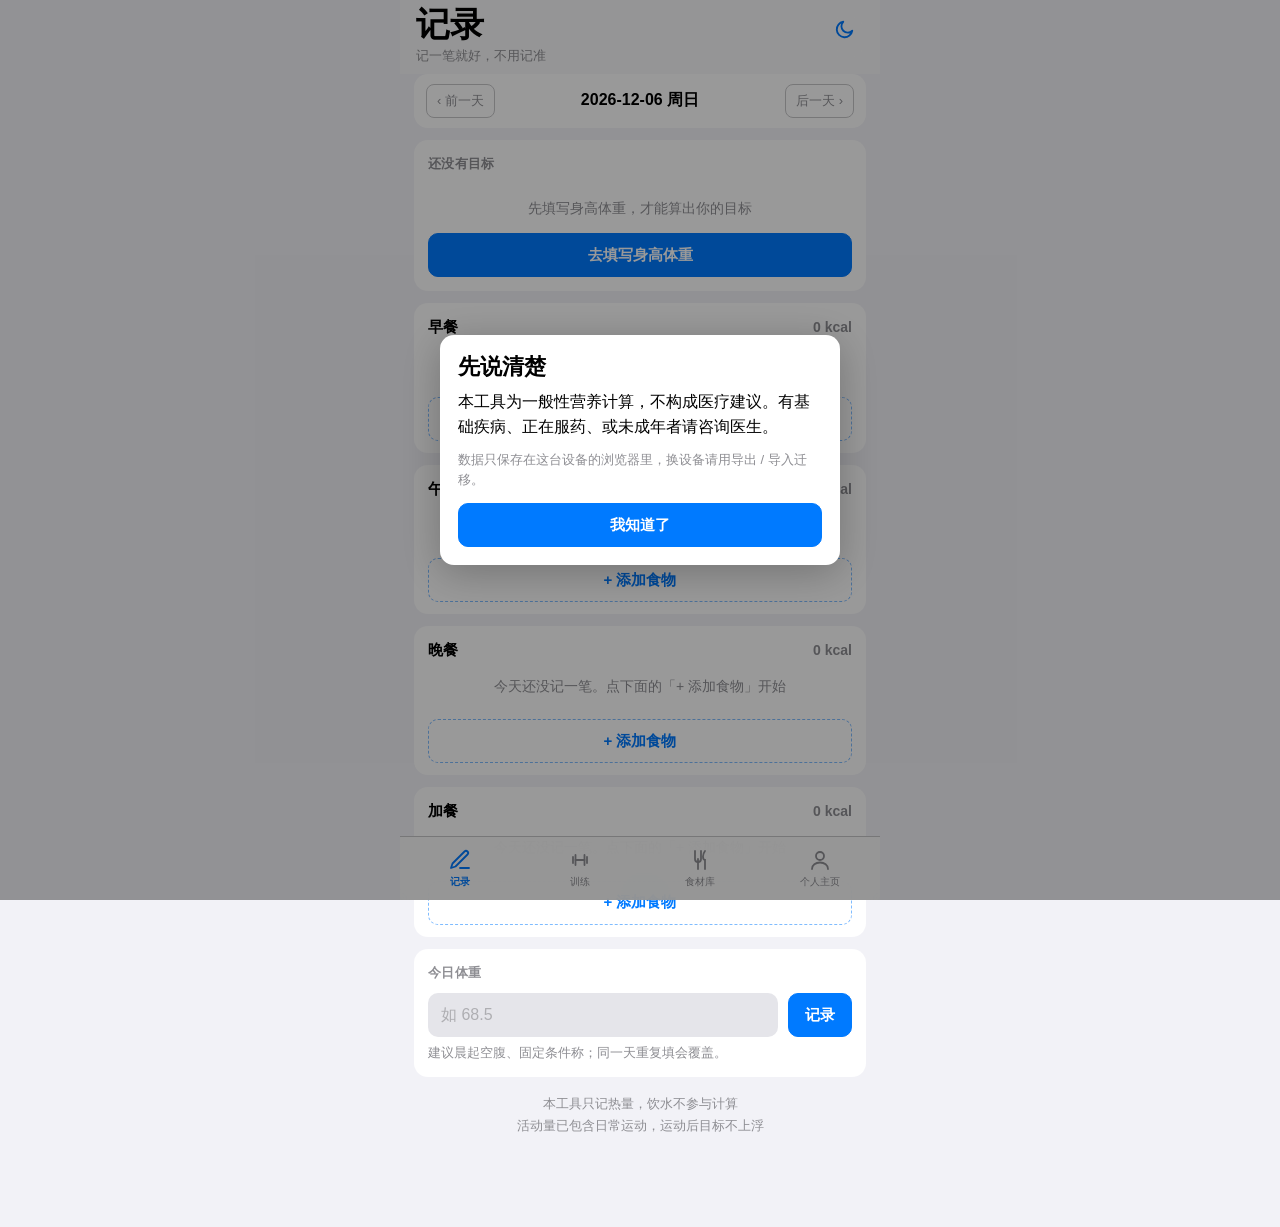
==== dorm-fatloss.html @ c4e63118 "sync: pull latest app from source host" ====
<!DOCTYPE html>
<html lang="zh-CN" data-page-node-id="ZwykFf648bvhYoVTj37Gyl">
<head data-page-node-id="JXPmrj5b3ukbZ5fAlymvrS">
<meta charset="UTF-8" data-page-node-id="vieloDymyI18VEJ0wBCJUb">
<!-- 移动端硬要求：不使用 user-scalable=no / maximum-scale，保证可缩放（WCAG 1.4.4） -->
<meta name="viewport" content="width=device-width, initial-scale=1, viewport-fit=cover" data-page-node-id="lIqfWrTcWi1LivefKBvAwx">
<meta name="theme-color" content="#007AFF" data-page-node-id="veCSMZave2q8A3VkRJyJaG">
<!-- PWA：manifest/图标/SW 为同源自托管文件（非外部 CDN）；file:// 双击打开时这些声明加载失败会被浏览器静默忽略，不影响单文件使用 -->
<link rel="manifest" href="manifest.webmanifest" data-page-node-id="9a8gjyyUaKz9pB7CSCgwwP">
<link rel="icon" type="image/png" sizes="192x192" href="icon-192.png" data-page-node-id="hqClf04qUd87cIQMNAcEy5">
<link rel="apple-touch-icon" href="apple-touch-icon.png" data-page-node-id="K82npaFKIfdh4IGoybWeGB">
<meta name="mobile-web-app-capable" content="yes" data-page-node-id="74aGHPE7dFkkoqnVb854jH">
<meta name="apple-mobile-web-app-capable" content="yes" data-page-node-id="Qa0npc0vs9HGOgVOqL9Di4">
<meta name="apple-mobile-web-app-status-bar-style" content="default" data-page-node-id="fWrkN5Y47fogfegsB3pyZt">
<meta name="apple-mobile-web-app-title" content="宿舍减脂" data-page-node-id="5a0jIe8C4nbnEWqtmIrtqW">
<title>宿舍减脂 · 记录工具</title>
<!--
  设计系统：宿舍减脂工具 v2（iOS HIG 视觉语言，见《iOS减脂工作台-界面设计说明》）
  系统蓝 #007AFF + 分层灰 #F2F2F7；单文件、零外部依赖、断网可用、无任何网络请求
-->
<style>
/* ============================================================
   1. 设计令牌
   ============================================================ */
:root{
  /* —— iOS 系统色（HIG §3.1） —— */
  --blue:#007AFF; --blue-d:#0A84FF;
  --green:#34C759; --orange:#FF9500; --red:#FF3B30;
  --teal:#30B0C7; --indigo:#5856D6; --pink:#FF2D55;
  --label:#000000; --label-2:#8E8E93; --sep:#C6C6C8;
  --fill:#E5E5EA;                      /* Fill Gray：输入框底 / 次按钮底 / 进度轨道 */
  /* —— 语义映射：页面=次级背景灰，卡片=系统白，呈现 iOS 分组列表观感 —— */
  --bg:#F2F2F7; --card:#FFFFFF; --ink:var(--label); --sub:var(--label-2); --line:var(--sep);
  --sage:var(--blue); --sage-fill:var(--blue); --sage-l:rgba(0,122,255,.5); --sage-bg:rgba(0,122,255,.1);
  --ok:var(--green); --warn:var(--orange); --warn-bg:rgba(255,149,0,.12); --warn-line:rgba(255,149,0,.35); --disabled:#AEAEB2;
  --track:var(--fill); --chart-grid:var(--sep); --chart-axis:var(--label-2);
  --tabbar-bg:rgba(249,249,249,.92); --modal-bg:#FFFFFF;
  --toast-bg:rgba(0,0,0,.82); --toast-ink:#FFFFFF;
  --r:14px; --r-sm:10px;
  --fs-display:32px; --fs-title:22px; --fs-number:16px; --fs-body:16px; --fs-caption:13px;
  --shadow:0 1px 2px rgba(0,0,0,.06);
  --font:-apple-system,BlinkMacSystemFont,"Segoe UI","PingFang SC","Hiragino Sans GB","Microsoft YaHei",sans-serif;
  /* 统一的动效曲线 */
  --ease-spring:cubic-bezier(.32,.72,0,1);
  --ease-soft:cubic-bezier(.4,0,.2,1);
  --dur-sheet:.34s; --dur-press:.14s; --dur-ring:1s;
}

/* 深色模式：iOS Dark 语义色，对比度达 WCAG AA */
:root[data-theme="dark"]{
  --blue:var(--blue-d);
  --bg:#000000; --card:#1C1C1E; --ink:#FFFFFF; --sub:rgba(235,235,245,.6); --line:rgba(84,84,88,.65);
  --sage:var(--blue); --sage-fill:var(--blue); --sage-l:rgba(10,132,255,.5); --sage-bg:rgba(10,132,255,.18);
  --ok:var(--green); --warn:var(--orange); --warn-bg:rgba(255,149,0,.18); --warn-line:rgba(255,149,0,.4); --disabled:rgba(235,235,245,.3);
  --fill:#2C2C2C; --track:var(--fill); --chart-grid:rgba(84,84,88,.65); --chart-axis:rgba(235,235,245,.6);
  --tabbar-bg:rgba(0,0,0,.92); --modal-bg:#1C1C1E;
  --toast-bg:rgba(235,235,245,.92); --toast-ink:#000000;
  --shadow:0 1px 2px rgba(0,0,0,.4);
}
*{box-sizing:border-box; -webkit-tap-highlight-color:transparent;}
html,body{margin:0;padding:0;}
body{
  font-family:var(--font); background:var(--bg); color:var(--ink);
  font-size:var(--fs-body); line-height:1.55; -webkit-font-smoothing:antialiased;
}
.num,input[type=number],.tabular{font-variant-numeric:tabular-nums;}
/* 字号阶梯 */
.f-display{font-size:var(--fs-display);font-weight:700;line-height:1.15;}
.f-title{font-size:var(--fs-title);font-weight:700;line-height:1.25;}
.f-number{font-size:var(--fs-number);font-weight:700;}
.f-body{font-size:var(--fs-body);font-weight:400;}
.f-cap{font-size:var(--fs-caption);font-weight:400;color:var(--sub);line-height:1.5;}

/* ============================================================
   2. 骨架
   ============================================================ */
.app{max-width:480px;margin:0 auto;min-height:100vh;background:var(--bg);padding-bottom:calc(74px + env(safe-area-inset-bottom));position:relative;}
.topbar{position:sticky;top:0;z-index:50;display:flex;align-items:flex-start;justify-content:space-between;gap:10px;
  padding:calc(6px + env(safe-area-inset-top)) 16px 6px;
  background:var(--tabbar-bg);
  -webkit-backdrop-filter:saturate(1.8) blur(20px);backdrop-filter:saturate(1.8) blur(20px);
  border-bottom:1px solid transparent;transition:border-color var(--dur-press) ease;}
.topbar.scrolled{border-bottom-color:var(--line);}
.tb-main{min-width:0;}
.topbar h1{font-size:34px;font-weight:600;margin:0;letter-spacing:-.5px;line-height:1.1;
  transition:font-size var(--dur-press) var(--ease-soft);transform-origin:left center;}
.topbar.scrolled h1{font-size:17px;letter-spacing:0;}
.topbar .sub{font-size:var(--fs-caption);color:var(--sub);margin-top:3px;
  transition:opacity var(--dur-press) ease,max-height var(--dur-press) ease,margin var(--dur-press) ease;overflow:hidden;}
.topbar.scrolled .sub{opacity:0;max-height:0;margin-top:0;}
.theme-btn{flex:0 0 auto;width:40px;height:40px;margin-top:4px;border:0;background:transparent;color:var(--blue);
  border-radius:999px;cursor:pointer;display:inline-flex;align-items:center;justify-content:center;
  transition:opacity var(--dur-press) ease;-webkit-tap-highlight-color:transparent;}
.theme-btn:active{opacity:.5;}
.theme-btn svg{width:22px;height:22px;display:block;}
.view{display:none;padding:0 14px 16px;}
.view.active{display:block;animation:viewIn .26s var(--ease-soft);}
@keyframes viewIn{from{opacity:.35;transform:translateY(6px);}to{opacity:1;transform:none;}}
.card{background:var(--card);border:0;border-radius:var(--r);padding:14px;margin-bottom:12px;}
.card > h2{font-size:13px;font-weight:600;color:var(--sub);margin:0 0 10px;letter-spacing:.3px;text-transform:uppercase;}
.row{display:flex;gap:10px;align-items:center;}
.row-between{display:flex;gap:10px;align-items:center;justify-content:space-between;}
.spacer{flex:1;}
.mt6{margin-top:6px;} .mt10{margin-top:10px;} .mt14{margin-top:14px;}
.hr{height:1px;background:var(--line);margin:12px 0;border:0;}

/* ============================================================
   3. 表单控件（所有 input/select ≥16px，防 iOS 聚焦缩放）
   ============================================================ */
label.fld{display:block;font-size:var(--fs-caption);color:var(--sub);margin:0 0 4px 2px;}
input[type=text],input[type=number],input[type=date],select,textarea{
  font-family:var(--font); font-size:16px; color:var(--ink);
  background:var(--fill); border:1px solid transparent; border-radius:var(--r-sm);
  padding:10px 12px; width:100%; min-height:44px; outline:none;
  font-variant-numeric:tabular-nums;
  transition:border-color var(--dur-press) ease, box-shadow var(--dur-press) ease;
}
input:focus,select:focus,textarea:focus{border-color:var(--blue);box-shadow:0 0 0 3px rgba(0,122,255,.16);}
input[disabled],select[disabled]{background:var(--fill);color:var(--disabled);opacity:.6;}
input::placeholder{color:var(--disabled);}
select{appearance:none;-webkit-appearance:none;background-image:linear-gradient(45deg,transparent 50%,var(--sub) 50%),linear-gradient(135deg,var(--sub) 50%,transparent 50%);background-position:calc(100% - 17px) 20px,calc(100% - 12px) 20px;background-size:5px 5px,5px 5px;background-repeat:no-repeat;padding-right:34px;}
.btn{
  font-family:var(--font); font-size:15px; font-weight:600; min-height:44px; padding:0 16px;
  border-radius:var(--r-sm); border:1px solid var(--sage-fill); background:var(--sage-fill); color:#fff;
  cursor:pointer; display:inline-flex; align-items:center; justify-content:center; gap:6px;
  transition:transform var(--dur-press) ease, background var(--dur-press) ease, box-shadow var(--dur-press) ease, filter var(--dur-press) ease;
  -webkit-tap-highlight-color:transparent;
}
.btn:active{filter:brightness(.93);transform:scale(.98);}
.btn.ghost{background:var(--fill);color:var(--blue);border-color:transparent;}
.btn.ghost:active{background:var(--fill);filter:brightness(.96);}
.btn.subtle{background:var(--sage-bg);border-color:var(--sage-bg);color:var(--sage);}
.btn.danger{background:var(--card);border-color:var(--warn);color:var(--warn);}
.btn.block{display:flex;width:100%;}
.btn.sm{min-height:36px;font-size:14px;padding:0 12px;}
.btn[disabled]{background:var(--track);border-color:var(--line);color:var(--disabled);}
.seg{position:relative;display:flex;background:var(--fill);border-radius:var(--r-sm);padding:3px;gap:3px;}
.seg-thumb{position:absolute;top:3px;left:3px;height:calc(100% - 6px);background:var(--card);border-radius:8px;box-shadow:var(--shadow);z-index:0;opacity:0;pointer-events:none;transition:transform var(--dur-sheet) var(--ease-spring),width var(--dur-sheet) var(--ease-spring),opacity .2s ease;}
.seg > button{flex:1;min-height:38px;position:relative;z-index:1;border:0;background:transparent;border-radius:8px;font-size:15px;font-family:var(--font);color:var(--sub);cursor:pointer;font-weight:600;transition:color var(--dur-press) ease;-webkit-tap-highlight-color:transparent;}
.seg > button[aria-pressed=true]{color:var(--ink);}
.chips{display:flex;gap:6px;overflow-x:auto;padding-bottom:2px;-webkit-overflow-scrolling:touch;}
.chip{flex:0 0 auto;min-height:34px;padding:0 14px;border-radius:999px;border:0;background:var(--fill);color:var(--sub);font-size:14px;font-family:var(--font);cursor:pointer;display:inline-flex;align-items:center;transition:transform var(--dur-press) ease,background var(--dur-press) ease,color var(--dur-press) ease;-webkit-tap-highlight-color:transparent;}
.chip:active{transform:scale(.96);}
.chip[aria-pressed=true]{background:var(--blue);color:#fff;font-weight:600;}
.mini{min-height:34px;padding:0 10px;border-radius:8px;border:1px solid var(--line);background:var(--card);font-size:13px;font-family:var(--font);color:var(--sub);cursor:pointer;display:inline-flex;align-items:center;justify-content:center;transition:transform var(--dur-press) ease,background var(--dur-press) ease;-webkit-tap-highlight-color:transparent;}
.mini:active{transform:scale(.96);}
.mini.on{background:var(--sage);border-color:var(--sage);color:#fff;}
.err{color:var(--warn);font-size:var(--fs-caption);margin-top:5px;}
.ok{color:var(--ok);}
.warnc{color:var(--warn);}

/* ============================================================
   4. 今日页：环形 / 剩余额度 / 餐次
   ============================================================ */
.ring-wrap{display:flex;align-items:center;gap:14px;}
.ring{width:118px;height:118px;flex:0 0 118px;position:relative;}
.ring svg{transform:rotate(-90deg);display:block;}
.ring-fg{transition:stroke-dashoffset var(--dur-ring) var(--ease-soft);}
.ring .ctr{position:absolute;inset:0;display:flex;flex-direction:column;align-items:center;justify-content:center;}
.ring .ctr .v{font-size:26px;font-weight:700;line-height:1;font-variant-numeric:tabular-nums;}
.ring .ctr .l{font-size:11px;color:var(--sub);margin-top:3px;}
.ring-info{flex:1;min-width:0;}
.kv{display:flex;gap:8px;justify-content:space-between;font-size:13px;color:var(--sub);}
.kv b{color:var(--ink);font-variant-numeric:tabular-nums;font-weight:700;}
.macros{display:flex;gap:8px;margin-top:12px;}
.macro{flex:1;background:var(--sage-bg);border-radius:var(--r-sm);padding:8px 6px;text-align:center;}
.macro .ml{font-size:11px;color:var(--sub);}
.macro .mv{font-size:var(--fs-number);font-weight:700;font-variant-numeric:tabular-nums;margin-top:1px;}
.bar{height:5px;background:var(--track);border-radius:3px;margin-top:6px;overflow:hidden;}
.bar > i{display:block;height:100%;background:var(--sage);border-radius:3px;width:0;transition:width .55s var(--ease-soft);}
.bar > i.over{background:var(--warn);}
.suggest{background:var(--sage-bg);border-radius:var(--r-sm);padding:10px 12px;margin-top:10px;}
.suggest .t{font-size:var(--fs-caption);color:var(--sub);margin-bottom:4px;}
.suggest .li{font-size:14px;font-weight:600;padding:3px 0;font-variant-numeric:tabular-nums;}
.mealcard{padding:12px 14px;}
.mealhd{display:flex;align-items:baseline;justify-content:space-between;gap:8px;}
.mealhd .nm{font-weight:700;font-size:15px;}
.mealhd .vv{font-size:14px;font-weight:700;color:var(--sub);font-variant-numeric:tabular-nums;}
.mealhd .vv.over{color:var(--warn);}
.item{display:flex;align-items:center;gap:8px;padding:9px 0;border-bottom:1px solid var(--line);}
.item:last-child{border-bottom:0;}
.item .in{flex:1;min-width:0;}
.item .nm{font-size:15px;font-weight:600;white-space:nowrap;overflow:hidden;text-overflow:ellipsis;}
.item .ds{font-size:var(--fs-caption);color:var(--sub);font-variant-numeric:tabular-nums;}
.item .kc{font-size:var(--fs-number);font-weight:700;font-variant-numeric:tabular-nums;white-space:nowrap;}
.del{width:32px;height:32px;flex:0 0 32px;border:0;background:transparent;color:var(--disabled);font-size:20px;line-height:1;cursor:pointer;border-radius:8px;}
.addbtn{width:100%;min-height:44px;margin-top:8px;border:1px dashed var(--sage-l);background:var(--card);color:var(--sage);border-radius:var(--r-sm);font-size:15px;font-weight:600;font-family:var(--font);cursor:pointer;transition:transform var(--dur-press) ease,background var(--dur-press) ease;-webkit-tap-highlight-color:transparent;}
.addbtn:active{transform:scale(.98);background:var(--sage-bg);}
.empty{text-align:center;color:var(--sub);font-size:14px;padding:14px 8px;}
.footnote{font-size:var(--fs-caption);color:var(--sub);text-align:center;padding:4px 8px 0;line-height:1.7;}

/* ============================================================
   5. 结果 / 提示
   ============================================================ */
.res{display:grid;grid-template-columns:1fr 1fr;gap:8px;}
.res .cell{background:var(--sage-bg);border-radius:var(--r-sm);padding:8px 10px;}
.res .cell .l{font-size:11px;color:var(--sub);}
.res .cell .v{font-size:var(--fs-number);font-weight:700;font-variant-numeric:tabular-nums;}
.hero{background:var(--sage);color:#fff;border-radius:var(--r);padding:14px;margin-bottom:12px;}
.hero .l{font-size:var(--fs-caption);opacity:.85;}
.hero .v{font-size:var(--fs-display);font-weight:700;font-variant-numeric:tabular-nums;line-height:1.1;}
.hero .v small{font-size:14px;font-weight:600;opacity:.85;}
.notice{border-radius:var(--r-sm);padding:10px 12px;font-size:13px;line-height:1.55;margin-bottom:10px;}
.notice.warn{background:var(--warn-bg);color:var(--warn);}
.notice.info{background:var(--sage-bg);color:var(--sage);}
.disclaimer{font-size:var(--fs-caption);color:var(--sub);background:var(--fill);border-radius:var(--r-sm);padding:10px 12px;line-height:1.6;}

/* ============================================================
   6. 食材库
   ============================================================ */
.foodrow{display:flex;align-items:flex-start;gap:8px;padding:11px 0;border-bottom:1px solid var(--line);}
.foodrow:last-child{border-bottom:0;}
.foodrow .fi{flex:1;min-width:0;}
.foodrow .fn{font-size:15px;font-weight:600;}
.tag{display:inline-block;font-size:11px;padding:1px 6px;border-radius:999px;margin-left:6px;vertical-align:1px;}
.tag.b{background:var(--sage-bg);color:var(--sage);}
.tag.m{background:var(--fill);color:var(--sub);}
.foodrow .fd{font-size:var(--fs-caption);color:var(--sub);margin-top:2px;font-variant-numeric:tabular-nums;}
.foodrow .fa{display:flex;gap:6px;flex-wrap:wrap;margin-top:6px;}
.pickrow{display:flex;align-items:center;gap:8px;padding:12px;border:1px solid var(--line);border-radius:var(--r-sm);margin-bottom:8px;background:var(--card);}
.pickrow[aria-pressed=true]{border-color:var(--sage);background:var(--sage-bg);}
.pickrow .pn{font-size:15px;font-weight:600;}
.pickrow .pd{font-size:var(--fs-caption);color:var(--sub);font-variant-numeric:tabular-nums;}
.qtybox{border:1px solid var(--line);}
.backlink{display:inline-flex;align-items:center;border:0;background:transparent;color:var(--blue);font-size:14px;font-weight:600;min-height:36px;padding:0 2px;margin:0 0 6px;cursor:pointer;font-family:var(--font);-webkit-tap-highlight-color:transparent;}
.backlink:active{opacity:.6;}
.qtybox .q-name{font-size:20px;font-weight:700;letter-spacing:-.3px;}
.qtybox .q-sub{font-size:13px;color:var(--sub);margin-top:2px;font-variant-numeric:tabular-nums;}
.qtybox .q-lbl{font-size:var(--fs-caption);color:var(--sub);margin:14px 0 6px;}
.qtybox .chips{flex-wrap:wrap;overflow:visible;}
.qtybox .q-qtyrow{display:flex;align-items:center;gap:10px;}
.qtybox .q-qtyrow input{flex:1;min-width:0;min-height:52px;font-size:24px;font-weight:700;text-align:center;border-radius:14px;}
.qtybox .q-ulabel{flex:0 0 auto;font-size:15px;font-weight:600;color:var(--sub);background:var(--fill);border-radius:10px;padding:0 14px;height:40px;display:inline-flex;align-items:center;}

/* ============================================================
   7. 记录页图表
   ============================================================ */
.chartbox{width:100%;overflow:hidden;}
.chartbox svg{width:100%;height:auto;display:block;}
.legend{display:flex;gap:14px;font-size:var(--fs-caption);color:var(--sub);margin-top:6px;}
.legend i{display:inline-block;width:14px;height:3px;border-radius:2px;vertical-align:2px;margin-right:4px;}
.dayrow{display:flex;align-items:center;justify-content:space-between;gap:8px;padding:11px 0;border-bottom:1px solid var(--line);min-height:44px;}
.dayrow:last-child{border-bottom:0;}
.dayrow:active{background:var(--fill);border-radius:var(--r-sm);}
.dayrow .dl{font-size:15px;font-weight:600;font-variant-numeric:tabular-nums;}
.dayrow .dr{font-size:13px;color:var(--sub);font-variant-numeric:tabular-nums;}
.monthhd{font-size:var(--fs-caption);color:var(--sub);padding:10px 0 2px;font-weight:600;}

/* ============================================================
   7.5 训练页（器材大卡片 / 动画区 / 重量与组数）
   ============================================================ */
.eq-stage{position:relative;height:172px;background:var(--fill);border-radius:var(--r-sm);
  margin:2px 0 10px;overflow:hidden;display:flex;align-items:center;justify-content:center;}
.eq-stage svg{width:100%;max-width:320px;height:100%;display:block;}
.eq-stage .pose-b{opacity:0;}
.eq-stage.animated .pose-a{animation:eqLoop 2.6s var(--ease-soft) infinite;}
.eq-stage.animated .pose-b{animation:eqLoop 2.6s var(--ease-soft) 1.3s infinite;}
@keyframes eqLoop{0%{opacity:0}8%{opacity:1}50%{opacity:1}58%{opacity:0}100%{opacity:0}}
.eq-eqline{stroke:var(--sub);stroke-width:2.4;fill:none;stroke-linecap:round;stroke-linejoin:round;opacity:.55;}
.eq-floor{stroke:var(--line);stroke-width:2;}
.eq-man{stroke:var(--blue);stroke-width:3;fill:none;stroke-linecap:round;stroke-linejoin:round;}
.eq-man .hd{fill:none;}
.eq-man .dumb{stroke-width:5;}
.eq-band{stroke:var(--warn);stroke-width:2.6;fill:none;stroke-linecap:round;stroke-dasharray:4 3;}
.eq-load{display:flex;align-items:center;justify-content:center;gap:14px;margin:8px 0 4px;}
.step-btn{width:44px;height:44px;flex:0 0 44px;border-radius:999px;border:1px solid var(--line);
  background:var(--card);color:var(--blue);font-size:22px;font-weight:700;line-height:1;cursor:pointer;
  font-family:var(--font);display:inline-flex;align-items:center;justify-content:center;
  transition:transform var(--dur-press) ease,filter var(--dur-press) ease;-webkit-tap-highlight-color:transparent;}
.step-btn:active{transform:scale(.94);filter:brightness(.95);}
.load-num{min-width:118px;text-align:center;}
.load-num .v{font-size:24px;font-weight:700;font-variant-numeric:tabular-nums;line-height:1.1;}
.load-num .u{font-size:var(--fs-caption);color:var(--sub);margin-top:1px;}
.set-row{display:flex;align-items:center;gap:10px;min-height:44px;padding:9px 0;border-bottom:1px solid var(--line);}
.set-row:last-of-type{border-bottom:0;}
.set-row.done{opacity:.5;}
.set-row.done .sn{color:var(--ok);font-weight:700;}
.set-row .sn{width:46px;font-size:14px;font-weight:600;color:var(--sub);flex:0 0 auto;}
.set-row .sx{font-size:15px;font-variant-numeric:tabular-nums;flex:1;min-width:0;}
.set-row .repbtn{width:32px;height:32px;flex:0 0 32px;border-radius:999px;border:1px solid var(--line);
  background:var(--card);color:var(--blue);font-size:17px;font-weight:700;cursor:pointer;font-family:var(--font);}
.set-row .repbtn:active{transform:scale(.92);}
.set-row .repnum{min-width:34px;text-align:center;font-weight:700;font-variant-numeric:tabular-nums;display:inline-block;}
.tut-toggle{width:100%;min-height:40px;border:0;background:transparent;color:var(--blue);font-size:14px;font-weight:600;
  font-family:var(--font);cursor:pointer;padding:6px 0;}
.tut-body{font-size:14px;line-height:1.65;}
.tut-body h4{font-size:13px;color:var(--sub);margin:10px 0 3px;font-weight:600;}
.tut-body h4:first-child{margin-top:2px;}
.tut-body li{margin:2px 0;}
.eq-addset{width:100%;min-height:40px;margin-top:6px;border:1px dashed var(--sage-l);background:var(--card);
  color:var(--sage);border-radius:var(--r-sm);font-size:14px;font-weight:600;font-family:var(--font);cursor:pointer;}

/* ============================================================
   8. 底部 tab（安全区）
   ============================================================ */
.tabbar{
  position:fixed;left:0;right:0;bottom:0;z-index:60;
  max-width:480px;margin:0 auto;background:var(--tabbar-bg);
  border-top:1px solid var(--line);
  display:flex;padding-bottom:calc(7px + env(safe-area-inset-bottom));
  backdrop-filter:saturate(1.8) blur(20px);-webkit-backdrop-filter:saturate(1.8) blur(20px);
}
.tabbar > button{
  flex:1;min-height:56px;border:0;background:transparent;cursor:pointer;
  display:flex;flex-direction:column;align-items:center;justify-content:center;gap:3px;
  font-family:var(--font);font-size:10px;color:var(--sub);padding:6px 0 0;
  transition:color var(--dur-press) ease;
}
.tabbar > button:active{opacity:.6;}
.tabbar > button[aria-current=true]{color:var(--blue);font-weight:600;}
.tabbar > button svg{width:24px;height:24px;display:block;}

/* ============================================================
   9. 横幅 / 弹层 / 遮罩
   ============================================================ */
.banner{position:fixed;top:0;left:0;right:0;z-index:90;max-width:480px;margin:0 auto;
  background:var(--warn-bg);color:var(--warn);border-bottom:1px solid var(--warn-line);
  padding:calc(8px + env(safe-area-inset-top)) 12px 8px;font-size:13px;font-weight:600;
  display:none;align-items:center;gap:10px;justify-content:space-between;}
.banner.show{display:flex;}
.banner button{background:var(--warn);color:#fff;border:0;border-radius:8px;min-height:32px;padding:0 12px;font-size:13px;font-family:var(--font);font-weight:600;cursor:pointer;}
.scrim{position:fixed;inset:0;background:rgba(0,0,0,.4);z-index:70;opacity:0;visibility:hidden;
  transition:opacity .28s ease, visibility 0s linear .28s;}
.scrim.show{opacity:1;visibility:visible;transition:opacity .28s ease;}
.sheet{position:fixed;left:50%;top:50%;z-index:80;width:calc(100vw - 28px);max-width:448px;
  background:var(--card);border-radius:22px;display:flex;flex-direction:column;
  max-height:min(86vh, 780px);box-shadow:0 24px 70px rgba(0,0,0,.3);
  transform:translate(-50%,-46%) scale(.94);opacity:0;visibility:hidden;
  transition:transform var(--dur-sheet) var(--ease-spring), opacity .2s ease, visibility 0s linear var(--dur-sheet);}
.sheet.show{transform:translate(-50%,-50%) scale(1);opacity:1;visibility:visible;
  transition:transform var(--dur-sheet) var(--ease-spring), opacity .2s ease;}
.grab{display:none;}
.sheet-hd{display:flex;align-items:center;justify-content:space-between;gap:10px;padding:14px 16px 12px;border-bottom:1px solid var(--line);}
.sheet-hd .t{font-size:17px;font-weight:700;letter-spacing:-.2px;}
.sheet-hd .x{flex:0 0 30px;width:30px;height:30px;min-height:30px;padding:0;border:0;border-radius:999px;background:var(--fill);color:var(--sub);font-size:14px;line-height:1;cursor:pointer;display:inline-flex;align-items:center;justify-content:center;transition:transform var(--dur-press) ease,opacity var(--dur-press) ease;-webkit-tap-highlight-color:transparent;}
.sheet-hd .x:active{transform:scale(.9);opacity:.7;}
.sheet-bd{overflow-y:auto;-webkit-overflow-scrolling:touch;padding:16px 16px calc(18px + env(safe-area-inset-bottom));}
.modal{position:fixed;inset:0;z-index:95;display:none;align-items:center;justify-content:center;padding:20px;background:rgba(0,0,0,.4);opacity:0;transition:opacity .2s ease;}
.modal.show{display:flex;opacity:1;}
.modal .box{background:var(--modal-bg);border-radius:14px;padding:18px;max-width:400px;width:100%;box-shadow:0 8px 40px rgba(0,0,0,.25);}
.modal.show .box{animation:modalIn var(--dur-sheet) var(--ease-spring);}
@keyframes modalIn{from{transform:scale(.92);opacity:0;}to{transform:scale(1);opacity:1;}}
.toast{position:fixed;left:50%;transform:translateX(-50%) translateY(8px) scale(.96);bottom:96px;z-index:100;opacity:0;
  background:var(--toast-bg);color:var(--toast-ink);font-size:14px;padding:10px 16px;border-radius:999px;display:none;font-weight:500;}
.toast.show{display:block;opacity:1;transform:translateX(-50%) translateY(0) scale(1);animation:toastIn .28s var(--ease-soft);}
@keyframes toastIn{from{opacity:0;transform:translateX(-50%) translateY(8px) scale(.96);}to{opacity:1;transform:translateX(-50%) translateY(0) scale(1);}}
.hidden{display:none !important;}

/* 尊重「减弱动态效果」系统偏好 */
@media (prefers-reduced-motion: reduce){
  *{transition-duration:.001ms !important;animation-duration:.001ms !important;animation-iteration-count:1 !important;}
}
</style>
</head>
<body data-page-node-id="P0844PBLVvgXgkJ1heTZjM">

<div class="banner" id="banner" data-page-node-id="rREBICgCDSaPiK8eWf1fOv">
  <span id="bannerText" data-page-node-id="RHCpklA3d4RwEiw7Q3advd"></span>
  <button type="button" data-act="export" data-page-node-id="6OQW6uCZOxyoM19j9E7JlP">导出备份</button>
</div>

<div class="app" data-page-node-id="OeNyNkakTk4rNAH5JUFA3Q">
<header class="topbar" data-page-node-id="QFW9U1bh3yEPaN1LhBqxMO">
  <div class="tb-main" data-page-node-id="iyHgsc4OjIy7O9Zv8s5VvA">
    <h1 id="pageTitle" data-page-node-id="WR6PPQ8a6D9zSTrXpilSVF">今日</h1>
    <div class="sub" id="pageSub" data-page-node-id="5kBdlt0qDLdqkTbXuH3qh3"></div>
  </div>
  <button type="button" class="theme-btn" data-act="theme" aria-label="切换深色 / 浅色" data-page-node-id="l0iYtNv88j76WPFxwo5H2f"></button>
</header>

  <section class="view active" id="view-today" data-page-node-id="ZIhjzPylDsFE7HGNq1cgGA"></section>
  <section class="view" id="view-train" data-page-node-id="Bhw5RoIzqeCfle8YJByxe5"></section>
  <section class="view" id="view-calc" data-page-node-id="6nXOkb3inN9plvWgvlHbW8"></section>
  <section class="view" id="view-foods" data-page-node-id="B8SeeYAAmlEDKUI8DnDvyO"></section>
  <section class="view" id="view-me" data-page-node-id="Pk0rh4AGVdft5xFkw05dwa"></section>
</div>

<nav class="tabbar" id="tabbar" data-page-node-id="5Gzn6EHsooAVSu0Entb3SZ">
  <button type="button" data-act="tab" data-tab="today" aria-current="true" data-page-node-id="SDYRrC8kGir6ioKXLydiOd">
    <svg viewBox="0 0 24 24" fill="none" stroke="currentColor" stroke-width="1.8" stroke-linecap="round" stroke-linejoin="round" data-page-node-id="zqCnMwS5Fhm07tyEBqHx9I"><path d="M12 20h9" data-page-node-id="DiQkGV53lqFVeqFN2v3wdo"/><path d="M16.5 3.5a2.12 2.12 0 0 1 3 3L7.5 18.5 3 20l1.5-4.5Z" data-page-node-id="RN71fMMmXCjCdsGzBa4FEq"/></svg>记录</button>
  <button type="button" data-act="tab" data-tab="train" data-page-node-id="iJ3dBLJnBc7S5gM2dQxvTw">
    <svg viewBox="0 0 24 24" fill="none" stroke="currentColor" stroke-width="1.8" stroke-linecap="round" stroke-linejoin="round" data-page-node-id="gf3EFvLwC7V2ErBeJDXYkF"><path d="M5 9v6" data-page-node-id="ojLKdsz4Zq9qM1IXPA8Va1"/><path d="M7.5 7v10" data-page-node-id="B8qRwLnHqO0PfBUvA3Fll0"/><path d="M7.5 12h9" data-page-node-id="5zFyONGOC2Zwqc2R8Do0BY"/><path d="M16.5 7v10" data-page-node-id="vyYaWqjesJyahGWCKCbX8c"/><path d="M19 9v6" data-page-node-id="AI0kTqOvTBd8X2wasnYwyl"/></svg>训练</button>
  <button type="button" data-act="tab" data-tab="foods" data-page-node-id="oE5ZNh0fXuJKpSzBjtkJvl">
    <svg viewBox="0 0 24 24" fill="none" stroke="currentColor" stroke-width="1.8" stroke-linecap="round" data-page-node-id="KNipoYYAVR3rM6OqGsYyL3"><path d="M7 3v8a3 3 0 0 0 6 0V3" data-page-node-id="593p27Isw86BY1Thi2Ftb1"/><path d="M10 11v10" data-page-node-id="gemmF2oe7ffHFAkowsIX11"/><path d="M17 3c-1.5 2-2 3.5-2 5.5S16 12 17 12v9" data-page-node-id="ue86jneFjuPN2IpHsUHDHv"/></svg>食材库</button>
  <button type="button" data-act="tab" data-tab="me" data-page-node-id="KRfptaFTqqgy6a5Ol7QU8i">
    <svg viewBox="0 0 24 24" fill="none" stroke="currentColor" stroke-width="1.8" stroke-linecap="round" stroke-linejoin="round" data-page-node-id="PK2sdBlLoAHye9e2hRmWCq"><circle cx="12" cy="8" r="4" data-page-node-id="sKY83vwUiTJbhLADClKPsU"/><path d="M4 21c0-4 3.6-6.5 8-6.5s8 2.5 8 6.5" data-page-node-id="9RpvjZtPnekeexB9kmBwWx"/></svg>个人主页</button>
</nav>

<div class="scrim" id="scrim" data-act="closeSheet" data-page-node-id="lLEbl66VLoh8HPDwIrcPPA"></div>
<div class="sheet" id="sheet" role="dialog" aria-modal="true" data-page-node-id="3pelRzihTE5QlptFT2y06c">
  <div class="grab" data-page-node-id="zE5C7eVkrYtooKjH8fIx9j"></div>
  <div class="sheet-hd" data-page-node-id="pYFLVlqCgN7qAxNJJPCNNy"><span class="t" id="sheetTitle" data-page-node-id="iH21taT3L4vqMqnClayUgJ"></span><button type="button" class="x" data-act="closeSheet" aria-label="关闭" data-page-node-id="yXuKfgEvQyZXyg8airUvE2">✕</button></div>
  <div class="sheet-bd" id="sheetBody" data-page-node-id="y2NfOGeGUTNedYmaE8S9ED"></div>
</div>

<div class="modal" id="modal" data-page-node-id="EwhU23BuXAXuvktfNv6q3d">
  <div class="box" id="modalBox" data-page-node-id="6BNK0FbMPigSKZx2rGpS27"></div>
</div>

<div class="toast" id="toast" data-page-node-id="GXDyHstbTCd8sbxUDG1sin"></div>

<input type="file" id="fileInput" accept=".json,application/json" class="hidden" data-page-node-id="fM24aDmDIqss5iyzTtY8OJ">

<script>
"use strict";
/* ============================================================================
 * 宿舍减脂记录工具 v2
 * 数据层：单 key(df_data) + schemaVersion + migrate()
 * 无任何外部请求 / CDN / 字体 / 脚本
 * ========================================================================== */

/* ---------------------- 常量 ---------------------- */
var KEY = "df_data", SCHEMA = 3;
var CATS = ["蛋白","主食","蔬菜","调味","水果"];
var UNITS = [
  {id:"g",     label:"克"},
  {id:"ml",    label:"毫升"},
  {id:"bag",   label:"袋 / 包"},
  {id:"pcs",   label:"个 / 根 / 只"},
  {id:"cup",   label:"杯"},
  {id:"slice", label:"片"},
  {id:"scoop", label:"勺"}
];
var UNIT_NAME = {g:"克", ml:"毫升", bag:"袋", pcs:"个", cup:"杯", slice:"片", scoop:"勺"};
var COUNT_UNITS = ["bag","pcs","cup","slice","scoop"]; // 论个/论袋：+1 有意义
var MASS_UNITS  = ["g","ml"];                          // 论克：改用 +50g / +100g
var ACT = {sedentary:1.2, light:1.375, moderate:1.55, active:1.725, very:1.9};
var ACT_LABEL = {sedentary:"久坐（几乎不动）", light:"轻度活动（每周 1–3 次）", moderate:"中度活动（每周 3–5 次）", active:"高强度（每周 6–7 次）", very:"极高强度（体力活 / 双练）"};
var MEALS = [["breakfast","早餐"],["lunch","午餐"],["dinner","晚餐"],["snack","加餐"]];
var MEALS3 = [["breakfast","早餐"],["lunch","午餐"],["dinner","晚餐"]];
var MEAL_NAME = {breakfast:"早餐", lunch:"午餐", dinner:"晚餐", snack:"加餐"};

/* ============ 每餐智能搭配：档位常量（只进表不进算法） ============ */
var GOAL_ORDER = ["fatloss", "maintain", "gain"];
var GOAL_LABEL = { fatloss:"减脂", maintain:"维持", gain:"增肌" };
var LEVEL_HINTS = {
  1:"基本不练，纯日常活动",
  2:"每周 1–2 次轻强度",
  3:"每周 3–4 次中强度",
  4:"每周 5–6 次高强度",
  5:"力量训练为主，每周 5 次+"
};
/* deficit: 减脂档缺口模板 kcal/日（仍被 1000/25%/BMR 三闸钳）；
   surplus: 增肌档盈余；protein: 蛋白系数 g/kg 模板（实际仍受 35%热量闸/200g 夹，UI 显示实际值） */
var PLAN_TPL = {
  fatloss:  { deficit:[100, 130, 160, 190, 220], protein:[1.6, 1.7, 1.8, 1.9, 2.0] },
  maintain: { deficit:0, protein:1.4 },
  gain:     { surplus:150, protein:2.0 }
};
/* 宏量角色（角色纯度三约束 §3.2a）：蛋白类=prot 只担蛋白达成；
   主食=carb 只担碳水/热量；蔬菜水果调味=fill 点缀。次要营养在最终核算照常计入。 */
function roleOf(f){
  if (f.cat === "蛋白") return "prot";
  if (f.cat === "主食") return "carb";
  return "fill";
}

/* 预设 16 种食材（§4.4）：每 100g 热/蛋/碳/脂 + 默认单位 + 单位重量 */
var BUILTIN = [
  {id:"f01", name:"即食鸡胸肉",     cat:"蛋白", kcal:120, p:24,  c:2,   f:1.5, unit:"bag",   per:100, unitLabel:"袋"},
  {id:"f02", name:"去皮鸡腿（即食）", cat:"蛋白", kcal:145, p:22,  c:0,   f:6,   unit:"bag",   per:100, unitLabel:"袋"},
  {id:"f03", name:"去皮鸭腿（即食）", cat:"蛋白", kcal:160, p:20,  c:0,   f:9,   unit:"bag",   per:110, unitLabel:"袋"},
  {id:"f04", name:"水煮蛋",         cat:"蛋白", kcal:155, p:13,  c:1.1, f:11,  unit:"pcs",   per:50,  unitLabel:"个"},
  {id:"f05", name:"荞麦面（熟）",    cat:"主食", kcal:110, p:4,   c:23,  f:0.6, unit:"g",     per:1,   unitLabel:"克"},
  {id:"f06", name:"魔芋荞麦面（熟）", cat:"主食", kcal:25,  p:1,   c:5,   f:0.2, unit:"bag",   per:200, unitLabel:"袋"},
  {id:"f07", name:"黄瓜",           cat:"蔬菜", kcal:16,  p:0.8, c:3,   f:0.1, unit:"pcs",   per:200, unitLabel:"根"},
  {id:"f08", name:"西红柿",         cat:"蔬菜", kcal:18,  p:0.9, c:3.9, f:0.2, unit:"pcs",   per:180, unitLabel:"个"},
  {id:"f09", name:"彩椒",           cat:"蔬菜", kcal:26,  p:1,   c:6,   f:0.3, unit:"pcs",   per:150, unitLabel:"个"},
  {id:"f10", name:"胡萝卜",         cat:"蔬菜", kcal:41,  p:0.9, c:10,  f:0.2, unit:"pcs",   per:120, unitLabel:"根"},
  {id:"f11", name:"圆白菜",         cat:"蔬菜", kcal:24,  p:1.3, c:4.6, f:0.2, unit:"g",     per:1,   unitLabel:"克"},
  {id:"f12", name:"油醋汁",         cat:"调味", kcal:250, p:0.5, c:4,   f:27,  unit:"scoop", per:10,  unitLabel:"勺"},
  {id:"f13", name:"苹果",           cat:"水果", kcal:52,  p:0.3, c:14,  f:0.2, unit:"pcs",   per:200, unitLabel:"个"},
  {id:"f14", name:"香蕉",           cat:"水果", kcal:89,  p:1.1, c:23,  f:0.3, unit:"pcs",   per:110, unitLabel:"根"},
  {id:"f15", name:"橙子",           cat:"水果", kcal:47,  p:0.9, c:12,  f:0.1, unit:"pcs",   per:150, unitLabel:"个"},
  {id:"f16", name:"葡萄",           cat:"水果", kcal:69,  p:0.7, c:18,  f:0.2, unit:"g",     per:1,   unitLabel:"克"}
];

/* ---------------------- 小工具 ---------------------- */
function $(id){ return document.getElementById(id); }
function esc(s){ return String(s == null ? "" : s).replace(/[&<>"']/g, function(c){
  return {"&":"&amp;","<":"&lt;",">":"&gt;",'"':"&quot;","'":"&#39;"}[c]; }); }
function num(v, d){ var n = parseFloat(v); return isFinite(n) ? n : (d === undefined ? 0 : d); }
function r0(n){ return Math.round(n); }
function r1(n){ return Math.round(n * 10) / 10; }
function pad2(n){ return String(n).padStart(2, "0"); }
function todayKey(){ var d = new Date(); return d.getFullYear() + "-" + pad2(d.getMonth() + 1) + "-" + pad2(d.getDate()); }
function fmtDate(ds){ var p = ds.split("-"); return p[1] + "-" + p[2]; }
function weekdayOf(ds){ var d = new Date(ds + "T00:00:00"); return "周" + "日一二三四五六".charAt(d.getDay()); }
function shiftDate(ds, n){ var d = new Date(ds + "T00:00:00"); d.setDate(d.getDate() + n);
  return d.getFullYear() + "-" + pad2(d.getMonth() + 1) + "-" + pad2(d.getDate()); }
function clamp(v, lo, hi){ return Math.max(lo, Math.min(hi, v)); }
function uid(){ return "u" + Date.now().toString(36) + Math.random().toString(36).slice(2, 6); }
function toast(msg){ var t = $("toast"); t.textContent = msg; t.classList.add("show");
  clearTimeout(toast._t); toast._t = setTimeout(function(){ t.classList.remove("show"); }, 1600); }

/* ============================================================================
 * 一、数据层
 * ========================================================================== */
var DB = null;
var STORAGE_OK = true;

function defaultDB(){
  return {
    schemaVersion: SCHEMA,
    profile: { gender:"male", age:20, height:null, weight:null, activity:"light", deficit:500,
               goal:"fatloss", level:3, surplus:0,
               split:{ breakfast:30, lunch:40, dinner:30 } },
    foods: BUILTIN.map(function(f){ return Object.assign({}, f, {builtin:true}); }),
    overrides: {},
    logs: {},
    /* workouts/equipPref：训练模块 v3 预留（与搭配共用同一次版本升级，谁先落地谁补字段） */
    workouts: {},
    equipPref: { level:"fresh", goal:"fatloss", owned:{}, barWeight:20 },
    flags: { backupPrompted:false, disclaimerSeen:false, thinOverride:false, trainDisclaimerSeen:false }
  };
}

function safeGet(k){ try { return localStorage.getItem(k); } catch(e){ return null; } }

/* migrate：绝不靠改 key 名做版本；v1 三键合并 + 缺字段补齐 */
function migrate(){
  var raw = safeGet(KEY), d = null;
  if (raw) { try { d = JSON.parse(raw); } catch(e){ d = null; } }

  var fromV1 = false;
  if (!d || typeof d !== "object") {
    var p1 = safeGet("df_profile_v1");
    var f1 = safeGet("df_foods_v1");
    var c1 = safeGet("df_custom_v1");
    var l1 = safeGet("df_logs_v1");
    if (p1 || f1 || c1 || l1) {
      fromV1 = true;
      d = { schemaVersion:1, profile:null, foods:null, overrides:{}, logs:{}, flags:{} };
      try { if (p1) d.profile = JSON.parse(p1); } catch(e){}
      try { if (l1) d.logs = JSON.parse(l1) || {}; } catch(e){}
      var arr = [];
      try { if (f1) arr = arr.concat(JSON.parse(f1) || []); } catch(e){}
      try { if (c1) arr = arr.concat(JSON.parse(c1) || []); } catch(e){}
      d.foods = arr;
    }
  }

  if (!d || typeof d !== "object") { DB = defaultDB(); DB.flags.migratedFrom = fromV1; save(); return; }

  var base = defaultDB();

  /* 1) profile */
  var p = d.profile && typeof d.profile === "object" ? d.profile : {};
  base.profile = {
    gender: p.gender === "female" ? "female" : "male",
    age: num(p.age, 20) || 20,
    height: (p.height === "" || p.height == null || !isFinite(num(p.height, NaN))) ? null : num(p.height),
    weight: (p.weight === "" || p.weight == null || !isFinite(num(p.weight, NaN))) ? null : num(p.weight),
    activity: ACT[p.activity] ? p.activity : "light",
    deficit: isFinite(num(p.deficit, 500)) ? Math.max(0, num(p.deficit, 500)) : 500,
    goal: (p.goal === "maintain" || p.goal === "gain") ? p.goal : "fatloss",
    level: (p.level >= 1 && p.level <= 5) ? Math.round(num(p.level, 3)) : 3,
    surplus: isFinite(num(p.surplus, 0)) ? Math.max(0, num(p.surplus, 0)) : 0,
    split: { breakfast:30, lunch:40, dinner:30 }
  };
  if (p.split && typeof p.split === "object") {
    base.profile.split.breakfast = clamp(num(p.split.breakfast, 30), 0, 100);
    base.profile.split.lunch     = clamp(num(p.split.lunch, 40), 0, 100);
    base.profile.split.dinner    = clamp(num(p.split.dinner, 30), 0, 100);
  }

  /* 2) foods：内置恒在；v1 里被改过数值的内置食材 → 落成 overrides；其余作自定义 */
  var custom = [], seen = {}, ov = (d.overrides && typeof d.overrides === "object" && !Array.isArray(d.overrides)) ? d.overrides : {};
  var oldList = Array.isArray(d.foods) ? d.foods : [];
  var builtById = {}; BUILTIN.forEach(function(b){ builtById[b.id] = b; });
  var builtByName = {}; BUILTIN.forEach(function(b){ builtByName[b.name] = b; });
  oldList.forEach(function(f){
    if (!f || typeof f !== "object" || !f.name) return;
    var hit = builtById[f.id] || builtByName[f.name];
    if (hit) {
      var diff = {};
      ["kcal","p","c","f"].forEach(function(k){
        if (f[k] != null && isFinite(num(f[k], NaN)) && num(f[k]) !== hit[k]) diff[k] = num(f[k]);
      });
      if (Object.keys(diff).length) ov[hit.id] = Object.assign({}, ov[hit.id] || {}, diff);
      return;
    }
    if (seen[f.name]) return; seen[f.name] = 1;
    custom.push({
      id: f.id || uid(), name: String(f.name), cat: CATS.indexOf(f.cat) >= 0 ? f.cat : "蛋白",
      kcal: num(f.kcal, 0), p: num(f.p, 0), c: num(f.c, 0), f: num(f.f, 0),
      unit: UNITS.some(function(u){ return u.id === f.unit; }) ? f.unit : "g",
      per: num(f.per, 1) > 0 ? num(f.per, 1) : (f.unit && f.unit !== "g" && f.unit !== "ml" ? 100 : 1),
      unitLabel: f.unitLabel || UNIT_NAME[f.unit] || "克",
      builtin: false
    });
  });
  base.foods = BUILTIN.map(function(b){ return Object.assign({}, b, {builtin:true}); }).concat(custom);
  base.overrides = ov;

  /* 3) logs：meals 必须是对象且含 snack；item 补齐 unit/unitLabel/manual */
  var logs = (d.logs && typeof d.logs === "object" && !Array.isArray(d.logs)) ? d.logs : {};
  Object.keys(logs).forEach(function(k){
    var L = logs[k]; if (!L || typeof L !== "object") return;
    var meals = (L.meals && typeof L.meals === "object" && !Array.isArray(L.meals)) ? L.meals : {};
    var out = { breakfast:[], lunch:[], dinner:[], snack:[] };
    MEALS.forEach(function(m){
      var arr = Array.isArray(meals[m[0]]) ? meals[m[0]] : [];
      out[m[0]] = arr.map(function(it){ return normItem(it); }).filter(Boolean);
    });
    base.logs[k] = {
      weight: (L.weight == null || !isFinite(num(L.weight, NaN))) ? null : r1(num(L.weight)),
      meals: out
    };
  });

  /* 4) flags */
  var fl = (d.flags && typeof d.flags === "object") ? d.flags : {};
  base.flags = {
    backupPrompted: !!fl.backupPrompted,
    disclaimerSeen: !!fl.disclaimerSeen,
    thinOverride: !!fl.thinOverride,
    trainDisclaimerSeen: !!fl.trainDisclaimerSeen
  };
  base.schemaVersion = SCHEMA;
  base.flags.migratedFrom = fromV1 || (num(d.schemaVersion, 0) < SCHEMA);
  DB = base;
  save();
}

function normItem(it){
  if (!it || typeof it !== "object") return null;
  var o = {
    fid: it.fid || null,
    name: String(it.name || "未命名"),
    qty: num(it.qty, it.grams != null ? num(it.grams, 0) : 1),
    unit: UNITS.some(function(u){ return u.id === it.unit; }) ? it.unit : "g",
    unitLabel: it.unitLabel || UNIT_NAME[it.unit] || "克",
    grams: (it.grams == null || !isFinite(num(it.grams, NaN))) ? null : num(it.grams),
    kcal: num(it.kcal, 0), p: num(it.p, 0), c: num(it.c, 0), f: num(it.f, 0),
    manual: !!it.manual
  };
  if (o.manual) o.grams = null;
  return o;
}

/* save：try/catch + 持久横幅（非 alert） */
function save(){
  try {
    localStorage.setItem(KEY, JSON.stringify(DB));
    if (!STORAGE_OK) { STORAGE_OK = true; hideBanner(); }
    return true;
  } catch(e){
    STORAGE_OK = false;
    showBanner("⚠ 数据未能保存到本机，请立即导出备份");
    return false;
  }
}
function showBanner(text){ $("bannerText").textContent = text; $("banner").classList.add("show"); }
function hideBanner(){ $("banner").classList.remove("show"); }

/* 唯一正确的取值方式：逐字段 merge，用 ?? 不用 || */
function eff(food){
  var o = DB.overrides[food.id] != null ? DB.overrides[food.id] : {};
  return Object.assign({}, food, o);
}
function findFood(id){ for (var i = 0; i < DB.foods.length; i++) if (DB.foods[i].id === id) return DB.foods[i]; return null; }
function unitLabelOf(f){ return f.unitLabel || UNIT_NAME[f.unit] || "克"; }
/* 单份的重量：论克取 100g 作为一份；其余取单位重量 */
function servingGrams(f){ return (f.unit === "g" || f.unit === "ml") ? 100 : (num(f.per, 0) > 0 ? num(f.per, 0) : 100); }

/* 只读：不落盘，渲染用；写操作一律走 ensureDay */
function getDay(ds){
  var L = DB.logs[ds];
  var out = { weight:null, meals:{} };
  MEALS.forEach(function(m){ out.meals[m[0]] = []; });
  if (!L || typeof L !== "object") return out;
  if (L.weight != null && isFinite(num(L.weight, NaN))) out.weight = r1(num(L.weight));
  var meals = (L.meals && typeof L.meals === "object" && !Array.isArray(L.meals)) ? L.meals : {};
  MEALS.forEach(function(m){ if (Array.isArray(meals[m[0]])) out.meals[m[0]] = meals[m[0]]; });
  return out;
}
/* 可写：返回真实引用，push 后需 save() */
function ensureDay(ds){
  if (!DB.logs[ds] || typeof DB.logs[ds] !== "object") DB.logs[ds] = { weight:null, meals:{} };
  var L = DB.logs[ds];
  if (!L.meals || typeof L.meals !== "object" || Array.isArray(L.meals)) L.meals = {};
  MEALS.forEach(function(m){ if (!Array.isArray(L.meals[m[0]])) L.meals[m[0]] = []; });
  if (L.weight != null && !isFinite(num(L.weight, NaN))) L.weight = null;
  return L;
}
function dayHasContent(ds){
  var L = DB.logs[ds]; if (!L || typeof L !== "object") return false;
  if (L.weight != null && isFinite(num(L.weight, NaN))) return true;
  var meals = L.meals || {};
  return MEALS.some(function(m){ return Array.isArray(meals[m[0]]) && meals[m[0]].length; });
}
function logDayCount(){ return Object.keys(DB.logs).filter(dayHasContent).length; }
function dayCalories(ds){
  var L = DB.logs[ds]; if (!L || !L.meals) return 0;
  var t = 0; MEALS.forEach(function(m){ (L.meals[m[0]] || []).forEach(function(it){ t += it.kcal; }); });
  return Math.round(t);
}
function dayMacros(ds){
  var L = DB.logs[ds], t = { kcal:0, p:0, c:0, f:0 };
  if (!L || !L.meals) return t;
  MEALS.forEach(function(m){ (L.meals[m[0]] || []).forEach(function(it){
    t.kcal += it.kcal; t.p += it.p; t.c += it.c; t.f += it.f; }); });
  t.kcal = Math.round(t.kcal); t.p = r1(t.p); t.c = r1(t.c); t.f = r1(t.f);
  return t;
}
function hasAnyLog(){ return Object.keys(DB.logs).some(dayHasContent); }
/* 条目数量文案：论克直接给克重，论个给「1 袋 · 110g」 */
function amountText(it){
  if (it.manual) return "手动估算";
  if (it.unit === "g" || it.unit === "ml") return Math.round(num(it.grams, 0)) + " g";
  return r1(it.qty) + " " + it.unitLabel + " · " + Math.round(num(it.grams, 0)) + "g";
}

/* ============================================================================
 * 二、算法（§2，照抄不发挥）
 * ========================================================================== */
function calcBMR(p){
  var b = 10 * p.weight + 6.25 * p.height - 5 * p.age;
  return p.gender === "male" ? b + 5 : b - 161;
}
function bmiLevel(b){
  if (b < 18.5) return { key:"thin",    label:"偏瘦" };
  if (b < 24)   return { key:"normal",  label:"正常" };
  if (b < 28)   return { key:"over",    label:"超重" };
  return { key:"obese", label:"肥胖" };
}
function compute(){
  var p = DB.profile;
  if (!(p.height > 0) || !(p.weight > 0)) return null;

  var bmrRaw  = calcBMR(p);
  var bmr     = Math.round(bmrRaw);
  var tdeeRaw = bmrRaw * (ACT[p.activity] || 1.2);
  var bmi     = p.weight / Math.pow(p.height / 100, 2);
  var lvl     = bmiLevel(bmi);
  var thinBlock = (lvl.key === "thin") && !DB.flags.thinOverride;

  /* 目标方向（档位）：增肌=盈余并入热量口径+高蛋白；维持=缺口0；减脂=用户缺口/档位模板。
     减脂与维持 surplus=0 → 行为与旧版完全一致（向后兼容）。盈余是"主动多吃"，非运动消耗补贴。 */
  var isGain = (p.goal === "gain") && !thinBlock;
  var surplus = isGain ? Math.max(0, num(p.surplus, 0)) : 0;
  var effTdeeRaw = tdeeRaw + surplus;
  var tdee    = Math.round(effTdeeRaw);

  var userDeficit = Math.max(0, num(p.deficit, 0));
  var want = thinBlock ? 0 : userDeficit;
  var cap1000 = 1000, cap25 = effTdeeRaw * 0.25;
  var deficit = Math.min(want, cap1000, cap25);

  var warns = [];
  if (thinBlock && userDeficit > 0) {
    warns.push({ type:"warn", text:"当前 BMI " + r1(bmi) + " 属偏瘦范围，建议维持而非继续减脂" });
  }
  var hitBmr = (effTdeeRaw - deficit) < bmrRaw;
  var base = Math.max(effTdeeRaw - deficit, bmrRaw);
  var targetCal = Math.round(base / 10) * 10;

  /* 钳位提示按触发原因三选一：触底 > 1000 上限 > 25% 闸（三个都真实生效，只是文案取最要紧的一条） */
  if (hitBmr) {
    warns.push({ type:"warn", text:"已触底：目标不低于基础代谢 " + bmr + " kcal。如需更大缺口，请先提高活动量" });
  } else if (want > cap1000 && cap1000 <= cap25) {
    warns.push({ type:"warn", text:"缺口已限制为 1000 kcal（单日安全上限）" });
  } else if (want > cap25) {
    warns.push({ type:"warn", text:"缺口已限制为 " + Math.round(cap25) + " kcal（不超过每日消耗的 25%）" });
  }

  /* 宏量：以未取整的 base 计算，保证与目标热量配平
     蛋白系数按档位：增肌 2.0 / 维持 1.4 / 减脂按强度 1.6–2.0；老数据无档位字段→1.8（零回归）。
     系数只是模板上限，仍受 35% 热量闸与 200g 硬上限夹，UI 永远展示实际值。 */
  var pf;
  if (isGain) pf = 2.0;
  else if (p.goal === "maintain") pf = 1.4;
  else if (p.goal === "fatloss" && p.level >= 1 && p.level <= 5) pf = PLAN_TPL.fatloss.protein[Math.round(p.level) - 1];
  else pf = 1.8;
  var protein = Math.min(pf * p.weight, base * 0.35 / 4, 200);
  protein = Math.round(protein);
  var fat = clamp(base * 0.25 / 9, 0.5 * p.weight, base * 0.35 / 9);
  fat = Math.round(fat);
  var carb = (base - 4 * protein - 9 * fat) / 4;
  var macroWarn = null;
  if (carb < 50) {
    fat = Math.max(0.5 * p.weight, (base - 4 * protein - 200) / 9);
    fat = Math.round(fat);
    carb = (base - 4 * protein - 9 * fat) / 4;
    if (carb < 50) {
      protein = Math.min(protein, Math.round(1.6 * p.weight));
      carb = (base - 4 * protein - 9 * fat) / 4;
      if (carb < 50) {
        carb = Math.max(0, carb);
        macroWarn = "⚠ 当前目标无法同时满足蛋白与脂肪下限，已优先保证蛋白。建议提高目标热量。";
      }
    }
  }
  carb = Math.round(carb);
  if (macroWarn) warns.push({ type:"warn", text:macroWarn });

  /* 三餐拆分：锁定晚餐 = 100 − 早 − 午；加餐不参与 */
  var sb = clamp(num(p.split.breakfast, 30), 0, 100);
  var sl = clamp(num(p.split.lunch, 40), 0, 100);
  var sd = 100 - sb - sl;
  var splitWarn = null;
  if (sb + sl >= 95) splitWarn = "早餐+午餐已占 " + Math.round(sb + sl) + "%，晚餐至少留 5%";

  return {
    bmr: bmr, tdee: tdee, bmi: r1(bmi), bmiLabel: lvl.label, thinBlock: thinBlock,
    goal: p.goal || "fatloss", level: p.level || 3, isGain: isGain, pFactor: pf,
    deficitWanted: userDeficit, deficit: Math.round(effTdeeRaw - base),
    targetCal: targetCal, protein: protein, fat: fat, carb: carb,
    split: { breakfast: sb, lunch: sl, dinner: sd }, splitWarn: splitWarn, warns: warns,
    mealTarget: {
      breakfast: Math.round(targetCal * sb / 100),
      lunch: Math.round(targetCal * sl / 100),
      dinner: Math.round(targetCal * Math.max(0, sd) / 100),
      snack: null
    },
    mealMacro: {
      breakfast: { p: Math.round(protein * sb / 100), c: Math.round(carb * sb / 100), f: Math.round(fat * sb / 100) },
      lunch:     { p: Math.round(protein * sl / 100), c: Math.round(carb * sl / 100), f: Math.round(fat * sl / 100) },
      dinner:    { p: Math.round(protein * Math.max(0, sd) / 100), c: Math.round(carb * Math.max(0, sd) / 100), f: Math.round(fat * Math.max(0, sd) / 100) }
    }
  };
}

/* ============================================================================
 * 三、状态与导航
 * ========================================================================== */
var state = {
  tab: "today",
  date: todayKey(),
  logMonths: 2,
  sheet: null,
  foodQ: "", foodCat: "全部",
  calcWarn: null,
  /* 训练页：筛选态 + 卡内交互态（本批为界面预览，不入库、不落盘） */
  trainScene: "全部", trainMuscle: "全部", trainLv: "全部",
  trainSelAct: {}, trainUI: {}, trainTut: {},
  trainSafety: false, trainWarm: false, trainRef: false, planSel: null
};

function setTab(t){
  state.tab = t;
  ["today","train","calc","foods","me"].forEach(function(k){
    var el = $("view-" + k); if (el) el.classList.toggle("active", k === t);
  });
  Array.prototype.forEach.call($("tabbar").children, function(b){ b.setAttribute("aria-current", b.dataset.tab === t ? "true" : "false"); });
  $("pageTitle").textContent = { today:"记录", train:"训练", calc:"计算", foods:"食材库", me:"个人主页" }[t];
  $("pageSub").textContent = {
    today: "记一笔就好，不用记准",
    train: "按器材学动作，记重量和组数",
    calc:  "填完身高体重才有目标",
    foods: "数据取自你自己的库",
    me:    "目标、档位与你的数据"
  }[t];
  if (t === "today") renderToday();
  if (t === "train") { renderTrain(); if (!DB.flags.trainDisclaimerSeen) openModal(trainIntroHTML()); }
  if (t === "calc")  renderCalc();
  if (t === "foods") renderFoods();
  if (t === "me")    renderMe();
  window.scrollTo(0, 0);
}

/* ============================================================================
 * 四、今日页
 * ========================================================================== */
function renderToday(){
  var v = $("view-today"), ds = state.date, c = compute(), L = getDay(ds);
  var eaten = dayMacros(ds), remain = c ? c.targetCal - eaten.kcal : null;
  var isToday = ds === todayKey();
  var h = "";

  /* 日期条 */
  h += '<div class="card" style="padding:10px 12px;">'
     + '<div class="row">'
     + '<button type="button" class="mini" data-act="shiftDay" data-n="-1">‹ 前一天</button>'
     + '<div class="spacer" style="text-align:center;font-weight:700;font-variant-numeric:tabular-nums;">'
     + ds + " " + weekdayOf(ds) + (isToday ? "" : ' <span class="f-cap">补录中</span>') + '</div>'
     + '<button type="button" class="mini" data-act="shiftDay" data-n="1"' + (isToday ? " disabled" : "") + '>后一天 ›</button>'
     + '</div>'
     + (isToday ? "" : '<button type="button" class="btn ghost block sm mt6" data-act="backToday">回到今天</button>')
     + '</div>';

  if (!c) {
    h += '<div class="card"><h2>还没有目标</h2>'
       + '<div class="empty">先填写身高体重，才能算出你的目标</div>'
       + '<button type="button" class="btn block" data-act="tab" data-tab="calc">去填写身高体重</button></div>';
  } else {
    var pct = c.targetCal > 0 ? eaten.kcal / c.targetCal * 100 : 0;
    var over = pct > 100, shown = Math.min(100, pct);
    var C = 2 * Math.PI * 52;
    var stroke = over ? "var(--warn)" : "var(--sage)";
    h += '<div class="card">'
       + '<div class="ring-wrap"><div class="ring">'
       + '<svg width="118" height="118" viewBox="0 0 118 118">'
       + '<circle cx="59" cy="59" r="52" stroke="var(--track)" stroke-width="12" fill="none"/>'
       + '<circle class="ring-fg" cx="59" cy="59" r="52" stroke="' + stroke + '" stroke-width="12" fill="none" stroke-linecap="round"'
       + ' stroke-dasharray="' + C.toFixed(1) + '" stroke-dashoffset="' + C.toFixed(1) + '"'
       + ' data-to="' + (C * (1 - shown / 100)).toFixed(1) + '"/>'
       + '</svg>'
       + '<div class="ctr"><div class="v" style="color:' + stroke + '">' + Math.round(pct) + '%</div><div class="l">已吃 / 目标</div></div>'
       + '</div><div class="ring-info">'
       + '<div class="kv"><span>目标</span><b>' + c.targetCal + ' kcal</b></div>'
       + '<div class="kv"><span>已吃</span><b>' + eaten.kcal + ' kcal</b></div>'
       + '<div class="kv"><span>基础代谢</span><b>' + c.bmr + '</b></div>'
       + '<div class="kv"><span>每日消耗</span><b>' + c.tdee + '</b></div>'
       + '</div></div>'
       + '<div class="macros">'
       + macroCell("蛋白", eaten.p, c.protein)
       + macroCell("碳水", eaten.c, c.carb)
       + macroCell("脂肪", eaten.f, c.fat)
       + '</div></div>';

    /* 剩余额度 + 人话换算 */
    h += '<div class="card">';
    if (remain >= 0) {
      h += '<div class="f-cap">今日剩余</div>'
         + '<div class="f-display" style="color:var(--ok);">' + remain + ' <small style="font-size:14px;font-weight:600;">kcal</small></div>';
      var sg = suggestCombos(remain);
      if (sg.length) {
        h += '<div class="suggest"><div class="t">接下来还能这么吃</div>';
        sg.forEach(function(s){ h += '<div class="li">≈ ' + esc(s.text) + '（约 ' + s.tot + ' kcal）</div>'; });
        h += '</div>';
      } else {
        h += '<div class="f-cap mt10">剩下的额度不多了，喝口水吧。</div>';
      }
    } else {
      h += '<div class="f-cap">今日超出</div>'
         + '<div class="f-display" style="color:var(--warn);">' + (-remain) + ' <small style="font-size:14px;font-weight:600;">kcal</small></div>'
         + '<div class="f-cap mt6">超了就翻篇，明天照常记。</div>';
    }
    h += '</div>';

    c.warns.forEach(function(w){ h += '<div class="notice ' + w.type + '">' + esc(w.text) + '</div>'; });
    if (c.splitWarn) h += '<div class="notice warn">' + esc(c.splitWarn) + '</div>';
    /* 每餐智能搭配入口 */
    h += '<div class="card"><button type="button" class="btn block" data-act="openPlanner">⚡ 按档位帮我配三餐</button>'
       + '<div class="f-cap mt6">当前：' + (GOAL_LABEL[c.goal] || "减脂") + ' · 强度' + (c.level || 3)
       + '（每日 ' + c.targetCal + ' kcal · 蛋白 ' + c.protein + ' g）</div></div>';
  }

  /* 四组餐次 */
  MEALS.forEach(function(m){
    var k = m[0], items = L.meals[k] || [], sum = { kcal:0, p:0, c:0, f:0 };
    items.forEach(function(it){ sum.kcal += it.kcal; sum.p += it.p; sum.c += it.c; sum.f += it.f; });
    sum.kcal = Math.round(sum.kcal);
    var mt = c ? c.mealTarget[k] : null;
    var isOver = mt != null && sum.kcal > mt;
    h += '<div class="card mealcard">'
       + '<div class="mealhd"><span class="nm">' + m[1] + '</span>'
       + '<span class="vv' + (isOver ? " over" : "") + '">' + sum.kcal
       + (mt != null ? " / " + mt : "") + ' kcal</span></div>';
    if (items.length === 0) {
      h += '<div class="empty">今天还没记一笔。点下面的「+ 添加食物」开始</div>';
    } else {
      items.forEach(function(it, i){
        h += '<div class="item"><div class="in"><div class="nm">' + esc(it.name) + '</div>'
           + '<div class="ds">' + esc(amountText(it)) + ' · 蛋' + r1(it.p) + ' 碳' + r1(it.c) + ' 脂' + r1(it.f) + '</div></div>'
           + '<span class="kc">' + Math.round(it.kcal) + '</span>'
           + '<button type="button" class="del" data-act="delItem" data-d="' + ds + '" data-m="' + k + '" data-i="' + i + '" aria-label="删除">×</button></div>';
      });
    }
    h += '<button type="button" class="addbtn" data-act="add" data-d="' + ds + '" data-m="' + k + '">+ 添加食物</button>'
       + '</div>';
  });

  /* 体重 */
  h += '<div class="card"><h2>今日体重</h2>'
     + '<div class="row">'
     + '<input type="number" inputmode="decimal" step="0.1" id="wInput" value="' + (L.weight == null ? "" : L.weight) + '" placeholder="如 68.5" style="flex:1;">'
     + '<button type="button" class="btn" data-act="saveWeight">记录</button></div>'
     + '<div class="f-cap mt6">建议晨起空腹、固定条件称；同一天重复填会覆盖。</div></div>';

  h += '<div class="footnote">本工具只记热量，饮水不参与计算<br>活动量已包含日常运动，运动后目标不上浮</div>';
  v.innerHTML = h;

  /* 进度环补间：从空环过渡到目标值（尊重 prefers-reduced-motion，关闭时直接落位） */
  var ring = v.querySelector(".ring-fg");
  if (ring) requestAnimationFrame(function(){ ring.style.strokeDashoffset = ring.getAttribute("data-to"); });
  /* 宏量进度条从 0 补间到目标值 */
  v.querySelectorAll(".bar > i").forEach(function(b){
    var w = b.getAttribute("data-w");
    if (w != null) requestAnimationFrame(function(){ b.style.width = w + "%"; });
  });
}

function macroCell(label, val, tar){
  var pp = tar > 0 ? Math.min(100, val / tar * 100) : 0;
  return '<div class="macro"><div class="ml">' + label + '</div>'
       + '<div class="mv">' + r1(val) + '<span style="font-size:11px;color:var(--sub);font-weight:500;">/' + tar + '</span></div>'
       + '<div class="bar"><i class="' + (val > tar ? "over" : "") + '" style="width:0" data-w="' + pp + '"></i></div></div>';
}

/* 人话换算：只用用户自己的食材库倒推组合 */
function suggestCombos(remain){
  if (!(remain >= 100)) return [];
  var cands = DB.foods.map(function(f){
    var e = eff(f), per = servingGrams(f);
    return { f:f, per:per, kcal: e.kcal * per / 100, label: unitLabelOf(f) };
  }).filter(function(x){ return x.kcal > 0; });

  var prim = cands.filter(function(x){ return x.f.cat === "蛋白" || x.f.cat === "主食"; });
  var sec  = cands.filter(function(x){ return x.f.cat === "蔬菜" || x.f.cat === "水果" || x.f.cat === "调味"; });
  if (!prim.length) prim = cands.slice(0, 6);
  function amt(c, q){ return (c.f.unit === "g" || c.f.unit === "ml") ? (c.per * q) + "g" : (q + " " + c.label); }
  var out = [];
  prim.forEach(function(a){
    for (var qa = 1; qa <= 4; qa++) {
      var ka = a.kcal * qa;
      if (ka > remain) break;
      if (ka >= remain * 0.6) out.push({ score: remain - ka, text: amt(a, qa) + " " + a.f.name, tot: Math.round(ka), key: a.f.id });
      sec.forEach(function(b){
        if (b.f.id === a.f.id) return;
        for (var qb = 1; qb <= 4; qb++) {
          var tot = ka + b.kcal * qb;
          if (tot > remain) break;
          if (tot < remain * 0.6) continue;
          out.push({ score: remain - tot, text: amt(a, qa) + " " + a.f.name + " + " + amt(b, qb) + " " + b.f.name, tot: Math.round(tot), key: a.f.id });
        }
      });
    }
  });
  out.sort(function(x, y){ return x.score - y.score; });
  var used = {}, pick = [];
  for (var i = 0; i < out.length && pick.length < 3; i++) {
    if (used[out[i].key]) continue;
    used[out[i].key] = 1; pick.push(out[i]);
  }
  return pick;
}

/* ============================================================================
 * 五、计算页
 * ========================================================================== */
function renderCalc(){
  var p = DB.profile, v = $("view-calc");
  var h = '<div class="card">'
    + '<h2>身体数据</h2>'
    + '<div class="row"><div style="flex:1;"><label class="fld">性别</label>'
    + '<div class="seg"><button type="button" data-act="gender" data-v="male" aria-pressed="' + (p.gender === "male") + '">男</button>'
    + '<button type="button" data-act="gender" data-v="female" aria-pressed="' + (p.gender === "female") + '">女</button></div></div>'
    + '<div style="width:110px;"><label class="fld">年龄</label>'
    + '<input type="number" inputmode="numeric" id="cAge" value="' + p.age + '"></div></div>'
    + '<div class="row mt10"><div style="flex:1;"><label class="fld">身高 (cm)</label>'
    + '<input type="number" inputmode="decimal" id="cHeight" value="' + (p.height == null ? "" : p.height) + '" placeholder="175"></div>'
    + '<div style="flex:1;"><label class="fld">体重 (kg)</label>'
    + '<input type="number" inputmode="decimal" step="0.1" id="cWeight" value="' + (p.weight == null ? "" : p.weight) + '" placeholder="68.5"></div></div>'
    + '<div class="mt10"><label class="fld">活动量（已包含日常运动）</label>'
    + '<select id="cAct">' + Object.keys(ACT).map(function(k){
        return '<option value="' + k + '"' + (p.activity === k ? " selected" : "") + '>' + ACT_LABEL[k] + ' × ' + ACT[k] + '</option>';
      }).join("") + '</select></div>'
    + '<div class="mt10"><label class="fld">每日热量缺口 (kcal)</label>'
    + '<input type="number" inputmode="numeric" id="cDef" value="' + p.deficit + '" placeholder="0 = 维持体重">'
    + '<div class="f-cap mt6">填 0 表示维持。上限会自动限制在 1000 kcal 与每日消耗的 25% 之内。</div>'
    + '<div class="err hidden" id="cDefErr"></div></div>'
    + '</div>';

  h += '<div class="card"><h2>三餐比例（%）</h2>'
    + '<div class="row"><div style="flex:1;"><label class="fld">早餐</label>'
    + '<input type="number" inputmode="numeric" id="sB" value="' + p.split.breakfast + '"></div>'
    + '<div style="flex:1;"><label class="fld">午餐</label>'
    + '<input type="number" inputmode="numeric" id="sL" value="' + p.split.lunch + '"></div>'
    + '<div style="flex:1;"><label class="fld">晚餐（自动）</label>'
    + '<input type="number" id="sD" disabled value=""></div></div>'
    + '<div class="f-cap mt6">晚餐 = 100 − 早餐 − 午餐，自动算出。加餐不计入比例。</div>'
    + '<div class="err hidden" id="splitErr"></div></div>';

  h += '<div id="calcOut"></div>';
  h += '<div class="disclaimer mt14">本工具为一般性营养计算，不构成医疗建议。有基础疾病、正在服药、或未成年者请咨询医生。</div>';
  h += '<div class="footnote">数据仅保存在本机浏览器，换设备请用导出 / 导入迁移</div>';
  v.innerHTML = h;
  refreshCalc();
}

function refreshCalc(){
  var p = DB.profile, out = $("calcOut");
  if (!out) return;
  var c = compute(), h = "";

  if (!c) {
    out.innerHTML = '<div class="card"><h2>你的目标</h2><div class="empty">先填写身高体重，才能算出你的目标</div></div>';
    return;
  }

  if (c.thinBlock) {
    h += '<div class="notice warn">当前 BMI ' + c.bmi + ' 属偏瘦范围，建议维持而非继续减脂'
       + '<div class="mt6"><button type="button" class="btn danger sm" data-act="thinOverride">我已知情，仍要设置缺口</button></div></div>';
  }
  c.warns.forEach(function(w){ h += '<div class="notice ' + w.type + '">' + esc(w.text) + '</div>'; });
  if (c.splitWarn) h += '<div class="notice warn">' + esc(c.splitWarn) + '</div>';

  h += '<div class="hero"><div class="l">每日目标热量</div>'
     + '<div class="v">' + c.targetCal + ' <small>kcal</small></div>'
     + '<div class="l mt6">' + (GOAL_LABEL[c.goal] || "减脂") + ' · 强度' + (c.level || 3)
     + ' · 生效缺口 ' + c.deficit + ' kcal · 消耗 ' + c.tdee + ' · 基础代谢 ' + c.bmr + '</div></div>';

  h += '<div class="card"><h2>宏量目标（克）</h2><div class="res">'
     + '<div class="cell"><div class="l">蛋白</div><div class="v">' + c.protein + ' g</div></div>'
     + '<div class="cell"><div class="l">碳水</div><div class="v">' + c.carb + ' g</div></div>'
     + '<div class="cell"><div class="l">脂肪</div><div class="v">' + c.fat + ' g</div></div>'
     + '<div class="cell"><div class="l">BMI</div><div class="v">' + c.bmi + ' · ' + c.bmiLabel + '</div></div>'
     + '</div>'
     + '<div class="f-cap mt10">档位：' + (GOAL_LABEL[c.goal] || "减脂") + ' · 强度' + (c.level || 3)
     + '，蛋白系数 ' + (c.pFactor || 1.8) + ' g/kg'
     + (c.isGain ? '（盈余 ' + (DB.profile.surplus || 0) + ' kcal 已并入每日目标）' : '')
     + '——系数是档位模板，实际已受 35% 热量闸与 200g 上限约束，以显示值为准。</div>'
     + '<div class="f-cap mt10">按中国成人标准：偏瘦 &lt;18.5 / 正常 18.5–23.9 / 超重 24–27.9 / 肥胖 ≥28。</div></div>';

  h += '<div class="card"><h2>拆到三餐（kcal）</h2><div class="res">'
     + '<div class="cell"><div class="l">早餐 ' + c.split.breakfast + '%</div><div class="v">' + c.mealTarget.breakfast + '</div></div>'
     + '<div class="cell"><div class="l">午餐 ' + c.split.lunch + '%</div><div class="v">' + c.mealTarget.lunch + '</div></div>'
     + '<div class="cell"><div class="l">晚餐 ' + c.split.dinner + '%</div><div class="v">' + c.mealTarget.dinner + '</div></div>'
     + '<div class="cell"><div class="l">加餐</div><div class="v">不限</div></div>'
     + '</div></div>';

  out.innerHTML = h;
  syncSeg();

  var sd = $("sD"); if (sd) sd.value = c.split.dinner;
  var se = $("splitErr");
  if (se) { if (c.splitWarn) { se.textContent = c.splitWarn; se.classList.remove("hidden"); } else se.classList.add("hidden"); }
}

/* ============================================================================
 * 六、食材库
 * ========================================================================== */
function renderFoods(){
  var v = $("view-foods"), cat = state.foodCat, h = "";
  var days = logDayCount();

  if (days >= 7 && !DB.flags.backupPrompted) {
    h += '<div class="notice info">已经记了 ' + days + ' 天了，导出一份备份吧。'
       + '<div class="row mt6"><button type="button" class="btn sm" data-act="export">立即导出</button>'
       + '<button type="button" class="btn ghost sm" data-act="dismissBackup">以后再说</button></div></div>';
  }

  h += '<div class="card"><input type="text" id="fq" value="' + esc(state.foodQ) + '" placeholder="搜索食材，如 鸡胸 / 黄瓜">'
     + '<div class="chips mt10">' + ["全部"].concat(CATS).map(function(c){
        return '<button type="button" class="chip" data-act="fcat" data-v="' + esc(c) + '" aria-pressed="' + (cat === c) + '">' + c + '</button>';
      }).join("") + '</div></div>';

  h += '<div class="card"><h2>食材清单 · <span id="foodCount">0</span> 条</h2><div id="foodList"></div></div>';

  h += '<div class="card"><h2>备份</h2>'
     + '<div class="row"><button type="button" class="btn ghost" style="flex:1;" data-act="export">导出备份</button>'
     + '<button type="button" class="btn ghost" style="flex:1;" data-act="importPick">导入备份</button></div>'
     + '<div class="f-cap mt10">导出文件名 dorm-fatloss-backup-YYYYMMDD.json。导入会按日期 / id 合并，导入文件优先。</div>'
     + '<div class="err hidden" id="impErr"></div></div>';

  h += '<div class="footnote">覆盖只影响之后的记录，已记的历史条目是快照，不会变。</div>';
  v.innerHTML = h;
  refreshFoodList();
}

/* 搜索时只重画列表，不动输入框（避免中文输入法被打断） */
function refreshFoodList(){
  var box = $("foodList"); if (!box) return;
  box.innerHTML = foodListHTML();
}
function foodListHTML(){
  var q = state.foodQ.trim(), cat = state.foodCat, h = "", n = 0;
  var list = DB.foods.filter(function(f){
    if (cat !== "全部" && f.cat !== cat) return false;
    if (q && f.name.indexOf(q) < 0) return false;
    return true;
  });
  n = list.length;
  if (!list.length) {
    return '<div class="empty">没找到「' + esc(q || cat) + '」。可以手动估算，或新建为自定义食材</div>'
      + '<button type="button" class="btn block" data-act="newFood">+ 新建自定义食材</button>';
  }
  list.forEach(function(f){
    var e = eff(f), isOv = !!DB.overrides[f.id];
    var unitTxt = (f.unit === "g" || f.unit === "ml") ? "论克记" : ("1 " + esc(unitLabelOf(f)) + " ≈ " + num(f.per, 100) + " g");
    h += '<div class="foodrow"><div class="fi">'
       + '<div class="fn">' + esc(f.name) + (f.builtin ? '<span class="tag b">内置</span>' : '<span class="tag m">我的</span>')
       + (isOv ? '<span class="tag m">已改</span>' : '') + '</div>'
       + '<div class="fd">每 100g：' + e.kcal + ' kcal · 蛋 ' + e.p + ' / 碳 ' + e.c + ' / 脂 ' + e.f + '</div>'
       + '<div class="fd">' + f.cat + ' · ' + unitTxt + '</div>'
       + '<div class="fa">'
       + '<button type="button" class="mini" data-act="editFood" data-id="' + f.id + '">编辑营养</button>'
       + '<button type="button" class="mini" data-act="unitFood" data-id="' + f.id + '">设单位</button>'
       + (f.builtin ? (isOv ? '<button type="button" class="mini" data-act="resetFood" data-id="' + f.id + '">恢复默认</button>' : '')
                    : '<button type="button" class="mini" data-act="delFood" data-id="' + f.id + '">删除</button>')
       + '</div></div></div>';
  });
  var cc = $("foodCount"); if (cc) cc.textContent = String(n);
  return h;
}

/* ============================================================================
 * 七、记录页
 * ========================================================================== */
function weightSeries(){
  return Object.keys(DB.logs)
    .filter(function(k){ return DB.logs[k] && DB.logs[k].weight != null; })
    .sort()
    .map(function(k){ return { date:k, w: num(DB.logs[k].weight) }; });
}
function ma7(pts){
  return pts.map(function(p){
    var lo = shiftDate(p.date, -6), s = 0, n = 0;
    pts.forEach(function(q){ if (q.date >= lo && q.date <= p.date) { s += q.w; n++; } });
    return { date:p.date, v: s / n };
  });
}
function renderMe(){
  var v = $("view-me"), pts = weightSeries().slice(-30), h = "";
  var today = todayKey();
  var last7 = pts.filter(function(p){ return p.date >= shiftDate(today, -6) && p.date <= today; });
  var avg7 = last7.length ? last7.reduce(function(a, b){ return a + b.w; }, 0) / last7.length : null;
  var p = DB.profile, c = compute();

  /* 身体数据 */
  h += '<div class="card"><h2>身体数据</h2><div class="res">'
     + '<div class="cell"><div class="l">性别</div><div class="v">' + (p.gender === "female" ? "女" : "男") + '</div></div>'
     + '<div class="cell"><div class="l">年龄</div><div class="v">' + (p.age == null ? "—" : p.age) + '</div></div>'
     + '<div class="cell"><div class="l">身高</div><div class="v">' + (p.height == null ? "—" : p.height) + ' <small style="font-size:11px;">cm</small></div></div>'
     + '<div class="cell"><div class="l">体重</div><div class="v">' + (p.weight == null ? "—" : p.weight) + ' <small style="font-size:11px;">kg</small></div></div>'
     + '</div>'
     + (c ? '<div class="f-cap mt10">BMI ' + c.bmi + ' · ' + c.bmiLabel + '</div>' : '<div class="f-cap mt10">还没填身体数据，算不出目标</div>')
     + '<button type="button" class="btn ghost block mt10" data-act="tab" data-tab="calc">修改身体数据</button></div>';

  /* 目标与档位：目标 × 强度档（1-5），改档即写库并联动计算 */
  if (c) {
    h += '<div class="card"><h2>目标与档位</h2>'
       + '<div class="kv"><span>每日目标</span><b>' + c.targetCal + ' kcal</b></div>'
       + '<div class="kv mt6"><span>蛋白目标</span><b>' + c.protein + ' g/天</b></div>'
       + '<div class="q-lbl" style="margin-top:14px;">目标</div>'
       + '<div class="seg">' + GOAL_ORDER.map(function(g){
            return '<button type="button" data-act="meGoal" data-v="' + g + '" aria-pressed="' + ((c.goal || "fatloss") === g) + '">' + GOAL_LABEL[g] + '</button>';
          }).join("") + '</div>'
       + '<div class="q-lbl" style="margin-top:14px;">训练强度（1–5）</div>'
       + '<div class="chips">' + [1,2,3,4,5].map(function(n){
            return '<button type="button" class="chip" data-act="meLevel" data-v="' + n + '" aria-pressed="' + ((c.level || 3) === n) + '">' + n + '</button>';
          }).join("") + '</div>'
       + '<div class="f-cap mt6">' + (LEVEL_HINTS[c.level || 3] || "")
       + (c.isGain ? ' · 增肌档每日主动盈余 +' + (p.surplus || 0) + ' kcal' : ' · 缺口/蛋白已按档位套用') + '</div>'
       + '<button type="button" class="btn block mt10" data-act="openPlanner">⚡ 按这套档位帮我配三餐</button></div>';
  } else {
    h += '<div class="card"><h2>目标与档位</h2><div class="empty">先填写身高体重，才能定档位</div>'
       + '<button type="button" class="btn block" data-act="tab" data-tab="calc">去填写</button></div>';
  }

  /* 数据管理 */
  h += '<div class="card"><h2>数据管理</h2><div class="row">'
     + '<button type="button" class="btn ghost" style="flex:1;" data-act="export">导出备份</button>'
     + '<button type="button" class="btn ghost" style="flex:1;" data-act="importPick">导入备份</button></div>'
     + '<div class="row mt6"><button type="button" class="mini" data-act="showDisclaimer">免责声明</button>'
     + '<button type="button" class="mini" data-act="resetAsk" style="color:var(--warn);border-color:var(--warn-line);">清空所有数据</button></div>'
     + '<div class="f-cap mt6">数据只存在本机浏览器，换设备前先导出备份。</div></div>';

  /* 体重趋势 */
  h += '<div class="card"><h2>体重趋势</h2>';
  if (avg7 != null) {
    h += '<div class="f-cap">近 7 日均值</div><div class="f-display">' + r1(avg7) + ' <small style="font-size:14px;font-weight:600;">kg</small></div>';
  } else {
    h += '<div class="empty">近 7 天还没有体重记录</div>';
  }
  if (pts.length >= 2) {
    h += '<div class="chartbox mt10">' + chartSVG(pts) + '</div>'
       + '<div class="legend"><span><i style="background:var(--sage-l)"></i>单日体重</span>'
       + '<span><i style="background:var(--sage)"></i>7 日移动平均</span></div>';
  } else {
    h += '<div class="empty">至少记录 2 天体重才能看趋势</div>';
  }
  h += '<div class="f-cap mt10">单日波动 ±1kg 多为水分，看 7 日均值。</div></div>';

  /* 历史（按月分组 + 懒加载）；点某天跳到今日页该日期补记 */
  var dates = Object.keys(DB.logs).filter(function(k){
    var L2 = DB.logs[k];
    return L2 && (L2.weight != null || MEALS.some(function(m){ return (L2.meals[m[0]] || []).length; }));
  }).sort().reverse();

  h += '<div class="card"><h2>历史记录</h2>'
     + '<div class="f-cap" style="margin:-4px 0 6px;">点任意一天回到当天补记，条目可删。</div>';
  if (!dates.length) {
    h += '<div class="empty">还没有历史记录</div>';
  } else {
    var groups = [], cur = null;
    dates.forEach(function(d){
      var ym = d.slice(0, 7);
      if (!cur || cur.ym !== ym) { cur = { ym:ym, list:[] }; groups.push(cur); }
      cur.list.push(d);
    });
    var show = Math.min(groups.length, state.logMonths);
    for (var i = 0; i < show; i++) {
      h += '<div class="monthhd">' + groups[i].ym.replace("-", " 年 ") + ' 月</div>';
      groups[i].list.forEach(function(d){
        var L2 = DB.logs[d], cal = dayCalories(d);
        h += '<div class="dayrow" data-act="openDay" data-v="' + d + '">'
           + '<span class="dl">' + fmtDate(d) + ' ' + weekdayOf(d) + '</span>'
           + '<span class="dr">' + (L2.weight != null ? r1(L2.weight) + " kg · " : "") + cal + " kcal ›</span></div>";
      });
    }
    if (show < groups.length) {
      h += '<button type="button" class="btn ghost block mt10" data-act="moreMonths">加载更早的记录（还有 ' + (groups.length - show) + ' 个月）</button>';
    }
  }
  h += '</div>';
  v.innerHTML = h;
  syncSeg();
}

function chartSVG(pts){
  var W = 320, H = 130, pl = 30, pr = 8, pt = 10, pb = 20;
  var ws = pts.map(function(p){ return p.w; }), mas = ma7(pts).map(function(p){ return p.v; });
  var lo = Math.min.apply(null, ws.concat(mas)), hi = Math.max.apply(null, ws.concat(mas));
  if (hi - lo < 1) { lo -= 0.5; hi += 0.5; }
  lo = Math.floor((lo - 0.2) * 2) / 2; hi = Math.ceil((hi + 0.2) * 2) / 2;
  var n = pts.length;
  function X(i){ return n === 1 ? (pl + (W - pl - pr) / 2) : pl + (W - pl - pr) * i / (n - 1); }
  function Y(v){ return pt + (H - pt - pb) * (1 - (v - lo) / (hi - lo)); }
  var s = '<svg viewBox="0 0 ' + W + ' ' + H + '" role="img" aria-label="体重趋势">';
  [0, 0.5, 1].forEach(function(t){
    var y = pt + (H - pt - pb) * t, val = hi - (hi - lo) * t;
    s += '<line x1="' + pl + '" y1="' + y.toFixed(1) + '" x2="' + (W - pr) + '" y2="' + y.toFixed(1) + '" stroke="var(--chart-grid)" stroke-width="1"/>';
    s += '<text x="2" y="' + (y + 3.5).toFixed(1) + '" font-size="9" fill="var(--chart-axis)">' + r1(val) + '</text>';
  });
  var rawPts = pts.map(function(p, i){ return X(i).toFixed(1) + "," + Y(p.w).toFixed(1); }).join(" ");
  var maPts  = mas.map(function(v, i){ return X(i).toFixed(1) + "," + Y(v).toFixed(1); }).join(" ");
  s += '<polyline points="' + rawPts + '" fill="none" stroke="var(--sage-l)" stroke-width="1.4" stroke-linejoin="round" opacity=".85"/>';
  s += '<polyline points="' + maPts + '" fill="none" stroke="var(--sage)" stroke-width="2.4" stroke-linejoin="round" stroke-linecap="round"/>';
  pts.forEach(function(p, i){ s += '<circle cx="' + X(i).toFixed(1) + '" cy="' + Y(p.w).toFixed(1) + '" r="1.8" fill="var(--sage-l)"/>'; });
  s += '<text x="' + pl + '" y="' + (H - 6) + '" font-size="9" fill="var(--chart-axis)">' + fmtDate(pts[0].date) + '</text>';
  s += '<text x="' + (W - pr) + '" y="' + (H - 6) + '" font-size="9" fill="var(--chart-axis)" text-anchor="end">' + fmtDate(pts[n - 1].date) + '</text>';
  s += '</svg>';
  return s;
}

/* ============================================================================
 * 七·五、训练页（本批为界面预览：静态器材数据 + 卡内交互，不入库、不落盘）
 * 数据结构对齐《训练器材模块_可行性与施工方案》§3，后续批次接 schema 迁移与算法
 * ========================================================================== */
var EQ_SCENES = ["全部","宿舍","健身房"];
var EQ_MUSCLES = ["全部","肩","臂","胸","背","腿","臀","核心","心肺"];
var EQUIPMENT = [
  {
    id:"eq01", name:"可调哑铃", scene:"宿舍", muscles:["肩","臂"], loadType:"dumbbell", step:2.5, unit:"kg/只",
    actions:[
      {
        id:"eq01a1", name:"坐姿推举", lv:"mid", sets:3, lo:10, hi:12, rest:60, rec:7.5, animated:true,
        prime:"三角肌前束、肱三头肌",
        prepare:"坐实凳面，腰背贴紧靠垫，双脚踩实；哑铃置于肩侧，掌心朝前，肘在铃下方。",
        steps:["发力推起至手臂接近伸直，肘关节不锁死","控制下放，铃回到肩侧","节奏约2秒上、2秒下，不借腿蹬"],
        breath:"上推时呼气，下放时吸气",
        errors:["塌腰把肚子顶出去","肘关节完全锁死借力","下放时铃自由下坠、靠弹起完成"],
        safety:"有肩伤史者先减量或改绳索推举；手腕保持中立、不向后翻。",
        poses:{
          a:`<path class="eq-floor" d="M14 120h132"/><path class="eq-eqline" d="M62 92h44M84 92v28M104 58v34"/>
             <g class="eq-man"><circle class="hd" cx="84" cy="56" r="7"/><path d="M84 63v29M84 92h24M108 92v25M84 70L74 80L78 68M84 70L94 80L90 68"/><path class="dumb" d="M72 67h11M87 67h11"/></g>`,
          b:`<path class="eq-floor" d="M14 120h132"/><path class="eq-eqline" d="M62 92h44M84 92v28M104 58v34"/>
             <g class="eq-man"><circle class="hd" cx="84" cy="56" r="7"/><path d="M84 63v29M84 92h24M108 92v25M84 70L78 42M84 70L90 42"/><path class="dumb" d="M72 41h11M87 41h11"/></g>`
        }
      },
      {
        id:"eq01a2", name:"弯举", lv:"easy", sets:3, lo:10, hi:12, rest:60, rec:7.5, animated:false,
        prime:"肱二头肌",
        prepare:"站直，肩胛下沉，大臂贴住身体两侧不动，掌心朝前，哑铃垂在大腿前。",
        steps:["只动肘关节，把铃弯举到肩前","顶端停1秒，主动控制下放到底","大臂全程不前后晃，不借腰甩"],
        breath:"上卷呼气，下放吸气",
        errors:["大臂离开身体前后摆动","手腕内勾","下放时直接丢掉张力"],
        safety:"肘痛时减轻重量；左右可交替做，避免身体扭转代偿。",
        poses:{
          a:`<path class="eq-floor" d="M14 120h132"/>
             <g class="eq-man"><circle class="hd" cx="80" cy="34" r="7"/><path d="M80 41v48M80 89L72 118M80 89L88 118M80 50L72 78L79 59M80 50L88 78L81 59"/><path class="dumb" d="M74 58h12"/></g>`
        }
      },
      {
        id:"eq01a3", name:"哑铃卧推", lv:"mid", sets:3, lo:8, hi:12, rest:75, rec:7.5, animated:false,
        prime:"胸大肌、三角肌前束、肱三头肌",
        prepare:"仰卧平板凳，双脚踩实；双手各握一铃于胸侧，肘约45°后展。",
        steps:["缓慢下放至胸侧，感受胸部拉伸","推起时想象胸部主动收缩，顶端肘不完全锁死","下放2秒、推起1秒，不借腰晃"],
        breath:"推起呼气，下放吸气",
        errors:["手肘外展成90°伤肩","只推不夹胸","借助身体晃动借力"],
        safety:"放下哑铃双手对称发力；大重量建议有人保护。",
        poses:{
          a:`<path class="eq-floor" d="M14 120h132"/>
             <path class="eq-eqline" d="M50 100h60M56 100v18M104 100v18"/>
             <g class="eq-man"><circle class="hd" cx="54" cy="90" r="6"/><path d="M60 92h40M100 92L104 118M60 92L56 118M70 92L70 74M90 92L90 74"/><path class="dumb" d="M64 72h12M84 72h12"/></g>`
        }
      }
    ]
  },
  {
    id:"eq02", name:"高位下拉", scene:"健身房", muscles:["背"], loadType:"plate", step:5, unit:"kg配重",
    actions:[
      {
        id:"eq02a1", name:"高位下拉", lv:"easy", sets:3, lo:12, hi:15, rest:75, rec:20, animated:true,
        prime:"背阔肌、斜方肌中下束、肱二头肌",
        prepare:"坐好后大腿卡在固定垫下；双手略宽于肩握住横杆，身体微后仰约10度，挺胸。",
        steps:["肩胛先下沉，肘向腰两侧带","把横杆拉到锁骨上方，背阔收住","控制回放至手臂接近伸直，肩胛不耸起"],
        breath:"下拉呼气，回放吸气",
        errors:["身体大幅后仰靠体重压","耸肩用手臂硬拽","回放时完全放松让肩耸到耳朵"],
        safety:"重量以能控制回放为准；腰部不适就减小后仰幅度。器械调节件、立柱与插销使用前确认到位。",
        poses:{
          a:`<path class="eq-floor" d="M14 120h132"/><path class="eq-eqline" d="M30 26h100M30 26v94M130 26v94M62 84h36M62 92h36M80 92v28M80 26v30M68 56h24"/>
             <g class="eq-man"><circle class="hd" cx="80" cy="70" r="6"/><path d="M80 76v16M80 92h20M100 92v25M80 78L70 56M80 78L90 56"/></g>`,
          b:`<path class="eq-floor" d="M14 120h132"/><path class="eq-eqline" d="M30 26h100M30 26v94M130 26v94M62 84h36M62 92h36M80 92v28M80 26v44M70 70h20"/>
             <g class="eq-man"><circle class="hd" cx="80" cy="70" r="6"/><path d="M80 76v16M80 92h20M100 92v25M80 78L68 66M80 78L92 66"/></g>`
        }
      }
    ]
  },
  {
    id:"eq03", name:"弹力带", scene:"宿舍", muscles:["背","腿","臀"], loadType:"body", step:0, unit:"",
    actions:[
      {
        id:"eq03a1", name:"坐姿划船", lv:"easy", sets:3, lo:12, hi:15, rest:60, rec:0, animated:false,
        prime:"背阔肌、菱形肌、肱二头肌",
        prepare:"坐地，双脚踏住弹力带中段，膝盖微屈；双手握把，腰背挺直微后倾。",
        steps:["肩胛先后收，肘贴身体两侧向后拉","把手拉到下腹，两肩胛骨夹住","控制前伸回到起点，不耸肩"],
        breath:"后拉呼气，前伸吸气",
        errors:["身体前后大幅晃动","肘外翻变成抬肩","拉到底时耸肩"],
        safety:"选择拉到末端仍有余量的阻力带；带子在脚下踩实，防止回弹。",
        poses:{
          a:`<path class="eq-floor" d="M14 120h132"/>
             <path class="eq-band" d="M115 98L86 88"/>
             <g class="eq-man"><circle class="hd" cx="72" cy="58" r="7"/><path d="M72 65v28M72 93L115 98M115 98l6 3M72 72L70 86L86 88M72 72L74 86L86 88"/></g>`
        }
      },
      {
        id:"eq03a2", name:"带阻深蹲", lv:"easy", sets:3, lo:15, hi:20, rest:60, rec:0, animated:true,
        prime:"股四头肌、臀大肌",
        prepare:"双脚与肩同宽踩住弹力带，双手握带抬到肩前，挺胸，重心在足中。",
        steps:["屈膝屈髋同时下蹲，大腿尽量与地面平行","膝盖方向与脚尖一致，不内扣","脚跟蹬地站起，臀腿同时收紧"],
        breath:"下蹲吸气，站起呼气",
        errors:["脚跟离地","膝盖内扣","弯腰含胸、弓背下蹲"],
        safety:"膝痛者减小幅度、先对墙练习；带子有破损裂纹立即更换。",
        poses:{
          a:`<path class="eq-floor" d="M14 120h132"/><path class="eq-band" d="M73 118L80 54M87 118L80 54"/>
             <g class="eq-man"><circle class="hd" cx="80" cy="32" r="7"/><path d="M80 39v50M80 89L73 118M80 89L87 118M80 54h22"/></g>`,
          b:`<path class="eq-floor" d="M14 120h132"/><path class="eq-band" d="M64 118L80 64M96 118L80 64"/>
             <g class="eq-man"><circle class="hd" cx="80" cy="44" r="7"/><path d="M80 51v44M80 95L64 95L64 118M80 95L96 95L96 118M80 64h22"/></g>`
        }
      }
    ]
  },
  {
    id:"eq04", name:"杠铃", scene:"健身房", muscles:["腿","胸","背"], loadType:"barbell", step:2.5, unit:"kg总重",
    actions:[
      {
        id:"eq04a1", name:"杠铃深蹲", lv:"easy", sets:3, lo:10, hi:12, rest:90, rec:20, animated:false, lvW:{easy:20},
        prime:"股四头肌、臀大肌、核心",
        prepare:"双脚与肩同宽脚尖微外展，杠铃置斜方肌上；挺胸收腹目视前方。",
        steps:["屈髋屈膝缓慢下蹲至大腿与地面平行或稍低","膝盖方向始终与脚尖一致，不内扣","脚跟发力蹬起回到起始位，重心压在脚掌中部"],
        breath:"下蹲吸气，蹬起呼气",
        errors:["膝盖内扣","弓腰驼背","脚跟离地重心前移"],
        safety:"首次上重量务必找保护者，或使用深蹲架安全杠；先空杆掌握轨迹。",
        poses:{
          a:`<path class="eq-floor" d="M14 120h132"/><path class="eq-eqline" d="M40 34v86M120 34v86M40 50h80"/>
             <g class="eq-man"><circle class="hd" cx="80" cy="46" r="7"/><path d="M80 53v18M80 71L68 90M80 71L92 90M68 90v28M92 90v28M71 58h18"/></g>`
        }
      },
      {
        id:"eq04a2", name:"杠铃卧推", lv:"mid", sets:3, lo:8, hi:12, rest:90, rec:30, animated:false,
        prime:"胸大肌、肱三头肌、三角肌前束",
        prepare:"仰卧凳上双脚踩实，双手略宽于肩握杠；起杆后移到胸正上方。",
        steps:["缓慢下放杠至胸中上部，轻触不砸","发力推起至手臂接近伸直，肘不锁死","全程肩胛收紧贴凳，杠走直线"],
        breath:"推起呼气，下放吸气",
        errors:["杠下放砸胸","肘完全锁死","身体离凳借力"],
        safety:"大重量必须保护者；无人保护不做力竭组。",
        poses:{
          a:`<path class="eq-floor" d="M14 120h132"/><path class="eq-eqline" d="M40 40v78M120 40v78M40 56h80"/>
             <g class="eq-man"><circle class="hd" cx="54" cy="88" r="6"/><path d="M60 92h40M100 92L104 118M60 92L56 118M70 92L70 70M90 92L90 70"/><path class="dumb" d="M62 66h16M82 66h16"/></g>`
        }
      }
    ]
  },
  {
    id:"eq05", name:"卧推架 / 深蹲架", scene:"健身房", muscles:["胸","腿"], loadType:"barbell", step:2.5, unit:"kg总重",
    actions:[
      {
        id:"eq05a1", name:"架内卧推", lv:"easy", sets:3, lo:8, hi:12, rest:90, rec:20, animated:false, lvW:{easy:20},
        prime:"配套杠铃卧推（胸）",
        prepare:"杠铃挂钩调到胸/肩附近高度；躺好后双手对称握杠。",
        steps:["对称发力起杆，向后退一步站稳","下放推起同杠铃卧推","结束后对称把杠回挂，听咔哒到位"],
        breath:"推起呼气，下放吸气",
        errors:["挂钩高度不当起杆吃力","起杆不平衡","独自挑战大重量"],
        safety:"深蹲务必使用防摔安全杠；切勿无人保护做力竭卧推。",
        poses:{
          a:`<path class="eq-floor" d="M14 120h132"/><path class="eq-eqline" d="M34 34v84M126 34v84M34 52h92M50 100h60M56 100v18M104 100v18"/>
             <g class="eq-man"><circle class="hd" cx="54" cy="88" r="6"/><path d="M60 92h40M100 92L104 118M60 92L56 118M70 92L70 70M90 92L90 70"/></g>`
        }
      }
    ]
  },
  {
    id:"eq06", name:"史密斯机", scene:"健身房", muscles:["腿","胸","肩"], loadType:"barbell", step:2.5, unit:"kg总重",
    actions:[
      {
        id:"eq06a1", name:"史密斯机深蹲", lv:"easy", sets:3, lo:10, hi:12, rest:90, rec:20, animated:false, lvW:{easy:20},
        prime:"股四头肌、臀大肌",
        prepare:"杠铃调至肩高，双脚踏于杠下略前位置；学会旋转解锁与锁回。",
        steps:["挺直躯干下蹲，背部贴杆、膝盖不内扣","底部稍停顿发力上推","站稳后再把杠锁回轨道"],
        breath:"下蹲吸气，站起呼气",
        errors:["站位过前或过后扭腰","忽略锁杠操作","依赖器械核心偷懒"],
        safety:"固定轨迹不等于可随意加重量；仍要循序渐进并留意关节锁定风险。",
        poses:{
          a:`<path class="eq-floor" d="M14 120h132"/><path class="eq-eqline" d="M52 30v88M52 52h56M108 30v88"/>
             <g class="eq-man"><circle class="hd" cx="80" cy="46" r="7"/><path d="M80 53v18M80 71L68 90M80 71L92 90M68 90v28M92 90v28M71 58h18"/></g>`
        }
      }
    ]
  },
  {
    id:"eq07", name:"龙门架 / 绳索", scene:"健身房", muscles:["背","臂"], loadType:"cable", step:5, unit:"kg配重",
    actions:[
      {
        id:"eq07a1", name:"绳索下拉", lv:"easy", sets:3, lo:12, hi:15, rest:75, rec:15, animated:false, lvW:{easy:15},
        prime:"背阔肌、肱二头肌",
        prepare:"坐稳、大腿被挡板压住；双手宽握横杆，肩胛下沉。",
        steps:["背部发力把横杆拉到胸口上方","缓慢放回感受背部拉伸","全程不身体后仰借力"],
        breath:"下拉呼气，回放吸气",
        errors:["大幅后仰借力","耸肩","快速甩放回程"],
        safety:"调节滑轮高度与身体对齐；可戴手套防磨手。",
        poses:{
          a:`<path class="eq-floor" d="M14 120h132"/><path class="eq-eqline" d="M36 26v92M36 30h60M96 30L88 58"/>
             <g class="eq-man"><circle class="hd" cx="80" cy="66" r="6"/><path d="M80 72v18M80 90h18M98 90v28M80 74L88 58"/></g>`
        }
      },
      {
        id:"eq07a2", name:"绳索下压", lv:"mid", sets:3, lo:12, hi:15, rest:60, rec:20, animated:false, lvW:{easy:15},
        prime:"肱三头肌",
        prepare:"站姿，肘贴身体两侧，双手握绳/杆于胸前。",
        steps:["前臂下压到手臂接近伸直","顶峰收缩1秒","控制回程不甩"],
        breath:"下压呼气，回放吸气",
        errors:["肘离开身体","身体前倾借力","回程失控"],
        safety:"重量以能全程控制为准。",
        poses:{
          a:`<path class="eq-floor" d="M14 120h132"/><path class="eq-eqline" d="M36 26v92M36 30h40M76 30L80 58"/>
             <g class="eq-man"><circle class="hd" cx="96" cy="46" r="6"/><path d="M96 52v34M96 86L88 116M96 86L104 116M96 58L82 66L80 58"/></g>`
        }
      }
    ]
  },
  {
    id:"eq08", name:"引体向上架", scene:"健身房", muscles:["背","臂"], loadType:"body", step:0, unit:"",
    actions:[
      {
        id:"eq08a1", name:"弹力带辅助引体", lv:"easy", sets:3, lo:5, hi:8, rest:90, rec:0, animated:false,
        prime:"背阔肌、肱二头肌、握力",
        prepare:"弹力带挂杠踩稳，双手略比肩宽正握；肩胛先下沉。",
        steps:["背部发力把下颌拉过杠面","缓慢下放到手臂接近伸直","全程身体稳定不摆动"],
        breath:"上拉呼气，下放吸气",
        errors:["荡秋千靠惯性","只拉一半","耸肩用斜方肌硬扛"],
        safety:"拉不动就加辅助或做反向划船过渡；可使用助力带。",
        poses:{
          a:`<path class="eq-floor" d="M14 120h132"/><path class="eq-eqline" d="M40 30h80"/>
             <g class="eq-man"><circle class="hd" cx="80" cy="52" r="6"/><path d="M80 58v26M80 84L72 112M80 84L88 112M74 44L74 30M86 44L86 30"/></g>`
        }
      },
      {
        id:"eq08a2", name:"标准引体向上", lv:"mid", sets:3, lo:3, hi:8, rest:120, rec:0, animated:false,
        prime:"背阔肌、菱形肌、肱二头肌",
        prepare:"正握略比肩宽，收紧核心肩胛下沉。",
        steps:["背部发力拉至下颌过杠","控制下降到手臂伸直（微弯）","完成 3-5 个即可进阶负重"],
        breath:"上拉呼气，下放吸气",
        errors:["摆动借力","半程","耸肩"],
        safety:"握不住用助力带；下降过程始终保持控制。",
        poses:{
          a:`<path class="eq-floor" d="M14 120h132"/><path class="eq-eqline" d="M40 30h80"/>
             <g class="eq-man"><circle class="hd" cx="80" cy="42" r="6"/><path d="M80 48v24M80 72L72 104M80 72L88 104M74 36L74 30M86 36L86 30"/></g>`
        }
      }
    ]
  },
  {
    id:"eq09", name:"跑步机", scene:"健身房", muscles:["心肺"], loadType:"cardio", step:5, unit:"分钟",
    actions:[
      {
        id:"eq09a1", name:"快走 / 慢跑", lv:"easy", sets:1, lo:20, hi:30, rest:0, rec:20, animated:false, durMin:true,
        prime:"心肺耐力、下肢",
        prepare:"从低速起步踩上跑带站稳再提速；认识急停开关位置。",
        steps:["上身直立微前倾，目视前方摆臂自然","脚掌中部先着地，膝盖微屈缓冲","结束前先减速让心率平缓下降"],
        breath:"保持节奏呼吸，能说话的强度为宜",
        errors:["跳上跑台","抓着扶手跑","低头看手机"],
        safety:"穿跑步鞋；急停开关先找到位置；不适立即停止。",
        poses:{
          a:`<path class="eq-floor" d="M14 120h132"/><path class="eq-eqline" d="M40 100h84M48 100l10-14M118 100l-10-14"/>
             <g class="eq-man"><circle class="hd" cx="80" cy="42" r="6"/><path d="M80 48v26M80 74L68 92M80 74L94 90M68 92L62 112M94 90L100 112M72 54L90 62M72 54L60 64"/></g>`
        }
      }
    ]
  },
  {
    id:"eq10", name:"椭圆机", scene:"健身房", muscles:["心肺","腿","臀"], loadType:"cardio", step:5, unit:"分钟",
    actions:[
      {
        id:"eq10a1", name:"低阻力匀速踩踏", lv:"easy", sets:1, lo:20, hi:30, rest:0, rec:20, animated:false, durMin:true,
        prime:"心肺、下肢、核心",
        prepare:"双脚踏稳踏板，双手轻握动把；阻力从 1-3 档开始。",
        steps:["大腿主动下压配合手臂推拉，动作圆润不断线","全程双脚不离踏板","身体直立核心收紧不左右摆"],
        breath:"节奏呼吸，可边踩边说话",
        errors:["身体左右摇摆","脚尖点地","阻力过大卡顿"],
        safety:"对膝盖冲击小，适合减脂；饭后适度进行。",
        poses:{
          a:`<path class="eq-floor" d="M14 120h132"/><path class="eq-eqline" d="M56 100a24 16 0 1 0 48 0a24 16 0 1 0 -48 0M48 44h20M48 44v56"/>
             <g class="eq-man"><circle class="hd" cx="92" cy="40" r="6"/><path d="M92 46v28M92 74L72 88M92 74L108 66M72 88L64 114M72 88L84 100M68 50L92 58"/></g>`
        }
      }
    ]
  },
  {
    id:"eq11", name:"动感单车", scene:"健身房", muscles:["心肺","腿","臀"], loadType:"cardio", step:5, unit:"分钟",
    actions:[
      {
        id:"eq11a1", name:"匀速骑行", lv:"easy", sets:1, lo:20, hi:30, rest:0, rec:20, animated:false, durMin:true,
        prime:"心肺、股四头肌、臀肌",
        prepare:"调座椅：踩到最低点膝盖微屈不锁死；带好水。",
        steps:["腿部循环画圆，脚掌踩实不用脚尖猛踩","挺胸收腹双肘微屈握把放松","站姿骑行时重心在腿上不晃身"],
        breath:"跟随踏频呼吸，出汗多及时补水",
        errors:["座椅过高过低","身体过度前趴","站姿大幅晃身"],
        safety:"过度疲劳及时降速；课前带水。",
        poses:{
          a:`<path class="eq-floor" d="M14 120h132"/><path class="eq-eqline" d="M52 96a16 16 0 1 0 32 0a16 16 0 1 0 -32 0M84 96h24M84 96L76 60M76 60h20M96 60L84 96M96 60v36"/>
             <g class="eq-man"><circle class="hd" cx="70" cy="44" r="6"/><path d="M70 50v24M70 74L84 96M70 54L84 62"/></g>`
        }
      }
    ]
  },
  {
    id:"eq12", name:"瑜伽垫 / 徒手", scene:"宿舍", muscles:["核心","胸","臀"], loadType:"body", step:0, unit:"",
    actions:[
      {
        id:"eq12a1", name:"平板支撑", lv:"easy", sets:3, lo:30, hi:60, rest:45, rec:0, animated:false, durSec:true,
        prime:"核心（腹直肌、腹斜肌）",
        prepare:"前臂撑地肘在肩正下方，双腿伸直脚尖着地。",
        steps:["身体呈一条直线，收紧腹部与臀部","自然呼吸不憋气，颈肩放松","塌腰或拱臀即为不合格，腹部发抖前停止"],
        breath:"自然呼吸，不憋气",
        errors:["塌腰下背下陷","臀部过高拱背","憋气硬撑"],
        safety:"垫面防滑、厚度6-8mm；下背痛立刻停止。",
        poses:{
          a:`<path class="eq-floor" d="M14 120h132"/>
             <g class="eq-man"><circle class="hd" cx="52" cy="88" r="6"/><path d="M58 94h44M102 94v14M58 94v14M62 100L48 112M58 88v6"/></g>`
        }
      },
      {
        id:"eq12a2", name:"跪姿俯卧撑", lv:"easy", sets:3, lo:10, hi:15, rest:60, rec:0, animated:false,
        prime:"胸大肌、肱三头肌",
        prepare:"双膝着地交叉小腿，双手略宽于肩撑地。",
        steps:["屈肘下放至胸近垫面","推起回到直臂支撑","全程身体从头到膝呈直线"],
        breath:"下放吸气，推起呼气",
        errors:["塌腰","肘外展过大","只做半程"],
        safety:"手腕不适改用握拳或俯卧撑支架。",
        poses:{
          a:`<path class="eq-floor" d="M14 120h132"/>
             <g class="eq-man"><circle class="hd" cx="44" cy="76" r="6"/><path d="M50 82L94 94M94 94v12M50 82L46 100M46 100v14M62 90v14"/></g>`
        }
      },
      {
        id:"eq12a3", name:"标准俯卧撑", lv:"mid", sets:3, lo:8, hi:15, rest:60, rec:0, animated:false,
        prime:"胸大肌、肱三头肌、核心",
        prepare:"双手略宽于肩撑地，身体从头到脚呈直线。",
        steps:["屈肘下放至胸离垫一拳","推起回到直臂","核心收紧不塌腰不撅臀"],
        breath:"下放吸气，推起呼气",
        errors:["塌腰","半程","耸肩"],
        safety:"做不动回到跪姿过渡。",
        poses:{
          a:`<path class="eq-floor" d="M14 120h132"/>
             <g class="eq-man"><circle class="hd" cx="40" cy="72" r="6"/><path d="M46 78L100 92M100 92v14M46 78L40 114M58 86v14"/></g>`
        }
      },
      {
        id:"eq12a4", name:"臀桥", lv:"easy", sets:3, lo:12, hi:15, rest:45, rec:0, animated:false,
        prime:"臀大肌、腘绳肌",
        prepare:"仰卧屈膝脚踩垫，双手放体侧。",
        steps:["臀部发力把髋顶起至肩膝一线","顶端夹臀停1秒","缓慢下放腰不塌"],
        breath:"顶起呼气，下放吸气",
        errors:["腰部代偿顶太高","双脚距离不当","用脚尖蹬"],
        safety:"腰部不适减小幅度。",
        poses:{
          a:`<path class="eq-floor" d="M14 120h132"/>
             <g class="eq-man"><circle class="hd" cx="50" cy="94" r="6"/><path d="M56 100L88 86M88 86L104 100M104 100v14M56 100v14"/></g>`
        }
      }
    ]
  },
  {
    id:"eq13", name:"腿举机", scene:"健身房", muscles:["腿","臀"], loadType:"plate", step:5, unit:"kg配重",
    actions:[
      {
        id:"eq13a1", name:"腿举", lv:"easy", sets:3, lo:12, hi:15, rest:90, rec:40, animated:false, lvW:{easy:40},
        prime:"股四头肌、臀大肌",
        prepare:"背臀贴靠靠垫，双脚与肩同宽踩踏板；松开安全销。",
        steps:["屈膝下放到约90度，膝盖不内扣","脚掌中部发力蹬起至接近伸直不锁死","控制回放不完全卸力"],
        breath:"蹬起呼气，回放吸气",
        errors:["膝盖内扣","腰臀离垫","锁膝耸肩"],
        safety:"双手扶稳把手；回放不放到底保持张力。",
        poses:{
          a:`<path class="eq-floor" d="M14 120h132"/><path class="eq-eqline" d="M40 40L60 100M40 40h16M52 70h56M52 70v14M96 100h24"/>
             <g class="eq-man"><circle class="hd" cx="60" cy="62" r="6"/><path d="M66 68L92 84M92 84L108 96M66 68L58 96M58 96v18"/></g>`
        }
      }
    ]
  }
];

/* ============ 大学生健身指南 · 常量表（内容源：《大学生健身指南.md》） ============ */
var LV = {
  easy: { name:"入门", mark:"🟢", factor:1.0 },
  mid:  { name:"进阶", mark:"🟡", factor:1.15 },
  hard: { name:"高级", mark:"🔴", factor:1.3 }
};
var LV_ORDER = ["easy", "mid", "hard"];
/* 经验档 → 默认难度（同轴映射，不做两套体系） */
var EXP_TO_LV = { fresh:"easy", novice:"mid", intermediate:"hard" };
var EXP_LABEL = { fresh:"零基础", novice:"练过 1–3 个月", intermediate:"半年以上" };
var SAFETY_RULES = [
  "先热身再训练：5–10 分钟轻量热身，动态拉伸在前",
  "用能力范围内重量：能标准完成 8–12 次、最后 1–2 次略费力",
  "大重量必须保护者：杠铃卧推/深蹲等力竭动作务必有人看护或用安全杠",
  "保持动作标准：宁可减重，也不要学会错误动作",
  "学会急停：跑步机/单车先认识急停开关位置",
  "检查器材：哑铃锁扣、卡扣、轨道完好再上",
  "发力呼气、还原吸气，避免长时间憋气",
  "头晕、胸闷、剧痛立即停止，必要时就医",
  "睡够 + 补水，训练后补充蛋白质",
  "训练后做静态拉伸，帮助恢复"
];
var WARMUP = [
  { t:"全身升温 3–5 分钟", d:"快走 / 慢跑 / 开合跳" },
  { t:"动态拉伸 2–3 分钟", d:"摆臂、高抬腿、弓步转体、肩绕环" },
  { t:"专项激活 2 分钟", d:"训练部位轻重量动作（空手深蹲、轻哑铃推举）" }
];
var COOLDOWN = [
  { m:"胸肩", d:"门框胸大肌拉伸 20–30 秒 × 2" },
  { m:"背", d:"婴儿式 / 猫牛式 20–30 秒 × 2" },
  { m:"腿前侧", d:"站立拉股四头肌 20–30 秒 × 2" },
  { m:"腿后侧", d:"坐姿前屈、直腿压腿 20–30 秒 × 2" },
  { m:"臀部", d:"坐姿4字抱膝、鸽子式 20–30 秒 × 2" }
];
/* 新手周计划（指南第八章，全部 🟢）：dow=星期几(1/3/5) */
var WEEK_PLAN = [
  { dow:1, name:"周一 · 腿+推", mins:50, acts:["eq06a1","eq01a3","eq13a1","eq12a1"] },
  { dow:3, name:"周三 · 有氧+背肩", mins:45, acts:["eq09a1","eq02a1","eq01a1"] },
  { dow:5, name:"周五 · 有氧+臂+核心", mins:45, acts:["eq10a1","eq07a2","eq12a2","eq12a1"] }
];

function findAct(id){
  for (var i = 0; i < EQUIPMENT.length; i++){
    var as = EQUIPMENT[i].actions;
    for (var j = 0; j < as.length; j++) if (as[j].id === id) return { eq:EQUIPMENT[i], act:as[j] };
  }
  return null;
}
/* 某动作的卡内交互态：当前重量、每组次数、每组完成情况 */
function eqUI(act){
  var ui = state.trainUI[act.id];
  if (!ui) { ui = { w:act.rec, reps:[], done:[] }; state.trainUI[act.id] = ui; }
  while (ui.reps.length < act.sets){ ui.reps.push(act.lo); ui.done.push(false); }
  return ui;
}
/* 重量向下吸附到器材步进网格，宁轻勿重；step/loadType 在器材级 */
function eqSnap(eq, w){
  if (eq.loadType === "body") return 0;
  var s = eq.step || 2.5;
  return r1(Math.floor((num(w, 0) + 1e-9) / s) * s);
}
function eqTotals(){
  var sets = 0, ton = 0;
  EQUIPMENT.forEach(function(e){
    e.actions.forEach(function(a){
      var ui = state.trainUI[a.id]; if (!ui) return;
      for (var i = 0; i < ui.done.length; i++){
        if (!ui.done[i]) continue;
        sets++;
        if (e.loadType === "body") continue;
        var mult = e.loadType === "dumbbell" ? 2 : 1;   /* 哑铃按双只计容量 */
        ton += num(ui.w, a.rec) * num(ui.reps[i], a.lo) * mult;
      }
    });
  });
  return { sets:sets, ton:Math.round(ton) };
}

function renderTrain(){
  var v = $("view-train");
  restoreTrain();
  EQUIPMENT.forEach(function(e){ e.actions.forEach(function(a){ eqUI(a); }); });
  var t = eqTotals(), h = "";

  h += '<div class="hero"><div class="l">今日训练</div>'
     + '<div class="v">' + t.sets + ' <small>组</small></div>'
     + '<div class="l mt6">训练容量 ' + t.ton + ' kg · 哑铃按双只计 · 有氧按时长计</div></div>';

  h += weekPlanHTML();

  h += '<div class="card"><div class="chips">' + EQ_SCENES.map(function(s){
        return '<button type="button" class="chip" data-act="eqScene" data-v="' + s + '" aria-pressed="' + (state.trainScene === s) + '">' + s + '</button>';
      }).join("") + '</div>'
     + '<div class="chips mt10">' + EQ_MUSCLES.map(function(m){
        return '<button type="button" class="chip" data-act="eqMuscle" data-v="' + m + '" aria-pressed="' + (state.trainMuscle === m) + '">' + m + '</button>';
      }).join("") + '</div>'
     + '<div class="chips mt10">' + ["全部"].concat(LV_ORDER).map(function(lv){
        var lbl = lv === "全部" ? "全部难度" : (LV[lv].mark + LV[lv].name);
        return '<button type="button" class="chip" data-act="eqLv" data-v="' + lv + '" aria-pressed="' + (state.trainLv === lv) + '">' + lbl + '</button>';
      }).join("") + '</div></div>';

  var list = EQUIPMENT.filter(function(e){
    if (state.trainScene !== "全部" && e.scene !== state.trainScene) return false;
    if (state.trainMuscle !== "全部" && e.muscles.indexOf(state.trainMuscle) < 0) return false;
    if (state.trainLv !== "全部" && !e.actions.some(function(a){ return (a.lv || "easy") === state.trainLv; })) return false;
    return true;
  });
  if (!list.length) h += '<div class="card"><div class="empty">该分类下没有器材，换个筛选试试。</div></div>';
  list.forEach(function(e){ h += eqCardHTML(e); });

  /* 热身 / 拉伸 */
  h += warmupHTML();

  /* 安全规范（可折叠） */
  h += '<div class="card"><div class="row-between"><span class="f-number">通用安全规范</span>'
     + '<button type="button" class="mini' + (state.trainSafety ? " on" : "") + '" data-act="trainSafety">' + (state.trainSafety ? "收起" : "展开") + '</button></div>';
  if (state.trainSafety) {
    h += '<ol style="margin:8px 0 0;padding-left:18px;">' + SAFETY_RULES.map(function(s){ return '<li style="margin:4px 0;">' + esc(s) + '</li>'; }).join("") + '</ol>';
  }
  h += '</div>';

  /* 器材速查表（可折叠） */
  h += '<div class="card"><div class="row-between"><span class="f-number">器材速查表</span>'
     + '<button type="button" class="mini' + (state.trainRef ? " on" : "") + '" data-act="trainRef">' + (state.trainRef ? "收起" : "展开") + '</button></div>';
  if (state.trainRef) {
    EQUIPMENT.forEach(function(e){
      var lvTxt = e.actions.map(function(a){ return LV[a.lv || "easy"] ? LV[a.lv].mark : ""; }).join("");
      h += '<div class="item"><div class="in"><div class="nm">' + esc(e.name)
         + '<span class="tag m">' + e.scene + '</span></div>'
         + '<div class="ds">' + e.muscles.join(" / ") + '</div></div>'
         + '<span class="kc">' + lvTxt + '</span></div>';
    });
  }
  h += '</div>';

  h += '<div class="footnote">第 1–2 周全用 🟢 入门；3–6 周引入 🟡；7 周后少量 🔴 且务必有人保护。坚持比强度重要。</div>';
  v.innerHTML = h;
}

/* 今日 draft ↔ 当日库恢复/落盘 */
function restoreTrain(){
  var d = todayKey();
  if (!DB.workouts || !DB.workouts[d] || !Array.isArray(DB.workouts[d])) return;
  DB.workouts[d].forEach(function(s){
    if (state.trainUI[s.actId]) return;
    var f = findAct(s.actId); if (!f) return;
    var ui = { w: s.sets.length ? num(s.sets[0].w, f.act.rec) : f.act.rec, reps: [], done: [] };
    s.sets.forEach(function(x){ ui.reps.push(num(x.r, f.act.lo)); ui.done.push(!!x.done); });
    while (ui.reps.length < f.act.sets){ ui.reps.push(f.act.lo); ui.done.push(false); }
    state.trainUI[s.actId] = ui;
  });
}
function persistTrain(eqId, actId){
  var ui = state.trainUI[actId]; if (!ui) return;
  var f = findAct(actId); if (!f) return;
  var d = todayKey();
  if (!DB.workouts[d] || !Array.isArray(DB.workouts[d])) DB.workouts[d] = [];
  var ses = null;
  DB.workouts[d].forEach(function(s){ if (s.actId === actId) ses = s; });
  if (!ses) { ses = { sid: uid(), eqId: eqId, actId: actId, loadType: f.eq.loadType, unit: f.eq.unit, sets: [], ts: Date.now() }; DB.workouts[d].push(ses); }
  ses.sets = [];
  for (var i = 0; i < ui.done.length; i++) ses.sets.push({ w: num(ui.w, 0), r: num(ui.reps[i], 0), done: !!ui.done[i] });
  save();
}

function weekPlanHTML(){
  var dow = new Date().getDay();
  if (state.planSel == null) {
    state.planSel = WEEK_PLAN[0].dow;
    WEEK_PLAN.forEach(function(w){ if (w.dow === dow) state.planSel = w.dow; });
  }
  var tpl = null;
  WEEK_PLAN.forEach(function(w){ if (w.dow === state.planSel) tpl = w; });
  if (!tpl) return "";
  var h = '<div class="card"><h2>本周计划（新手 · 每周 3 次）</h2>'
    + '<div class="chips">' + WEEK_PLAN.map(function(w){
        return '<button type="button" class="chip" data-act="planSel" data-v="' + w.dow + '" aria-pressed="' + (state.planSel === w.dow) + '">' + esc(w.name) + '</button>';
      }).join("") + '</div>'
    + '<div class="f-cap mt6">约 ' + tpl.mins + ' 分钟 · 热身 → 动作 → 拉伸</div>';
  tpl.acts.forEach(function(aid){
    var fa = findAct(aid); if (!fa) return;
    var lv = LV[fa.act.lv || "easy"];
    var repTxt = fa.act.sets + " 组 × " + fa.act.lo + "–" + fa.act.hi + (fa.act.durSec ? " 秒" : (fa.eq.loadType === "cardio" ? " 分钟" : " 次"));
    h += '<div class="item"><div class="in"><div class="nm">' + esc(fa.eq.name + " · " + fa.act.name)
       + (lv ? '<span class="tag b">' + lv.mark + lv.name + '</span>' : '') + '</div>'
       + '<div class="ds">' + repTxt + ' · 组间休 ' + fa.act.rest + 's</div></div></div>';
  });
  h += '<div class="f-cap mt6">在下方对应器材卡完成组次即自动记录。感觉疲劳就降强度，不逞强。</div></div>';
  return h;
}

function warmupHTML(){
  var h = '<div class="card"><div class="row-between"><span class="f-number">热身 · 练前 5–10 分钟（动态）</span>'
        + '<button type="button" class="mini' + (state.trainWarm ? " on" : "") + '" data-act="trainWarm">' + (state.trainWarm ? "收起" : "展开") + '</button></div>';
  if (state.trainWarm) {
    WARMUP.forEach(function(w){
      h += '<div class="item"><div class="in"><div class="nm">' + esc(w.t) + '</div><div class="ds">' + esc(w.d) + '</div></div></div>';
    });
    h += '<div class="f-cap mt6">运动前用动态拉伸；练后用静态拉伸，顺序别颠倒。</div>';
  }
  h += '</div>';
  h += '<div class="card"><div class="row-between"><span class="f-number">拉伸 · 练后 5–10 分钟（静态）</span>'
     + '<span class="f-cap">按今天练的部位拉</span></div>';
  COOLDOWN.forEach(function(w){
    h += '<div class="item"><div class="in"><div class="nm">' + esc(w.m) + '</div><div class="ds">' + esc(w.d) + '</div></div></div>';
  });
  h += '<div class="f-cap mt6">轻微牵拉感即可，不要拉到疼痛。</div></div>';
  return h;
}

function trainIntroHTML(){
  return '<h2 class="f-title" style="margin:0 0 8px;">训练前 · 安全三句</h2>'
    + '<div class="f-body">① 动作标准比重量重要；② 循序渐进，别第一天就上大重量；③ 大重量务必有人保护。</div>'
    + '<div class="f-cap mt10">选一下你的经验，用来定默认难度（之后可在训练页改）：</div>'
    + Object.keys(EXP_LABEL).map(function(k){
        return '<button type="button" class="btn ghost block sm mt6" data-act="setExp" data-v="' + k + '">' + EXP_LABEL[k] + '</button>';
      }).join("")
    + '<button type="button" class="btn ghost block sm" data-act="closeModal">稍后再说</button>'
    + '<div class="f-cap mt10">本模块为健身记录与一般科普，不构成医疗建议；有伤病史先咨询校医。</div>';
}

function eqStageSVG(act){
  var s = '<svg viewBox="0 0 160 140" role="img" aria-label="' + esc(act.name) + '动作示意">';
  s += '<g class="pose-a">' + act.poses.a + '</g>';
  if (act.poses.b) s += '<g class="pose-b">' + act.poses.b + '</g>';
  return s + '</svg>';
}

function eqCardHTML(e){
  var selId = state.trainSelAct[e.id] || e.actions[0].id;
  var act = e.actions.filter(function(a){ return a.id === selId; })[0] || e.actions[0];
  var ui = eqUI(act);
  var lv = LV[act.lv || "easy"] || LV.easy;
  var h = '<div class="card"><div class="row-between">'
       +  '<div class="f-number">' + esc(e.name) + '</div>'
       +  '<div><span class="tag b">' + lv.mark + lv.name + '</span>'
       +  e.muscles.map(function(m){ return '<span class="tag b">' + m + '</span>'; }).join("")
       +  '<span class="tag m">' + e.scene + '</span></div></div>';

  h += '<div class="eq-stage' + (act.animated && act.poses.b ? ' animated' : '') + '">' + eqStageSVG(act) + '</div>';

  if (e.actions.length > 1){
    h += '<div class="chips">' + e.actions.map(function(a){
      var lm = LV[a.lv || "easy"] ? LV[a.lv || "easy"].mark : "";
      return '<button type="button" class="chip" data-act="eqAct" data-eq="' + e.id + '" data-v="' + a.id + '" aria-pressed="' + (a.id === act.id) + '">' + lm + a.name + '</button>';
    }).join("") + '</div>';
  }

  if (e.loadType === "cardio"){
    h += '<div class="f-cap mt10" style="text-align:center;">有氧动作：目标 ' + act.lo + '–' + act.hi + ' 分钟，不上重量</div>';
  } else if (e.loadType === "body"){
    h += '<div class="f-cap mt10" style="text-align:center;">自重 / 弹力带动作，按组次完成即可</div>';
  } else {
    h += '<div class="f-cap mt10" style="text-align:center;">推荐起步 ' + act.rec + ' ' + e.unit + '（从轻开始，宁轻勿重）</div>'
       + '<div class="eq-load">'
       + '<button type="button" class="step-btn" data-act="eqW" data-v="' + act.id + '" data-d="-1" aria-label="减轻重量">−</button>'
       + '<div class="load-num"><div class="v num">' + r1(ui.w) + '</div><div class="u">' + e.unit + '</div></div>'
       + '<button type="button" class="step-btn" data-act="eqW" data-v="' + act.id + '" data-d="1" aria-label="增加重量">＋</button></div>';
  }

  var repUnit = e.loadType === "cardio" ? " 分钟" : (act.durSec ? " 秒" : " 次");
  h += '<div class="f-cap" style="text-align:center;">目标 ' + act.sets + ' 组 × ' + act.lo + '–' + act.hi + repUnit + ' · 组间休 ' + act.rest + ' 秒</div>';

  for (var i = 0; i < ui.done.length; i++){
    var sx = e.loadType === "cardio" ? '<b class="num">' + r1(ui.reps[i]) + '</b> 分钟'
           : (e.loadType === "body" ? (act.durSec ? '<b class="num">' + ui.reps[i] + '</b> 秒' : "按节奏完成")
                                    : '<b class="num">' + r1(ui.w) + '</b> ' + e.unit);
    h += '<div class="set-row' + (ui.done[i] ? ' done' : '') + '">'
       + '<span class="sn">' + (ui.done[i] ? '✓ ' : '') + '第' + (i + 1) + '组</span>'
       + '<span class="sx">' + sx + '</span>'
       + '<button type="button" class="repbtn" data-act="eqRep" data-v="' + act.id + '" data-i="' + i + '" data-d="-1" aria-label="减少次数">−</button>'
       + '<span class="repnum num">' + ui.reps[i] + '</span>'
       + '<button type="button" class="repbtn" data-act="eqRep" data-v="' + act.id + '" data-i="' + i + '" data-d="1" aria-label="增加次数">＋</button>'
       + '<button type="button" class="mini' + (ui.done[i] ? ' on' : '') + '" data-act="eqSetDone" data-v="' + act.id + '" data-i="' + i + '">' + (ui.done[i] ? "重做" : "完成") + '</button>'
       + '</div>';
  }
  h += '<button type="button" class="eq-addset" data-act="eqAddSet" data-v="' + act.id + '">+ 加一组</button>';

  var open = !!state.trainTut[act.id];
  h += '<button type="button" class="tut-toggle" data-act="eqTut" data-v="' + act.id + '">' + (open ? "收起教程 ▲" : "展开使用教程 ▼") + '</button>';
  if (open){
    h += '<div class="tut-body">'
      + '<h4>目标肌群</h4><div>' + esc(act.prime) + '</div>'
      + '<h4>起始姿势</h4><div>' + esc(act.prepare) + '</div>'
      + '<h4>动作步骤</h4><ul>' + act.steps.map(function(s){ return '<li>' + esc(s) + '</li>'; }).join("") + '</ul>'
      + '<h4>呼吸</h4><div>' + esc(act.breath) + '</div>'
      + '<h4>常见错误</h4><ul>' + act.errors.map(function(s){ return '<li>' + esc(s) + '</li>'; }).join("") + '</ul>'
      + '<h4>安全提示</h4><div>' + esc(act.safety) + '</div>'
      + '</div>';
  }
  h += '</div>';
  return h;
}

/* 训练页自有事件委托：只处理 #view-train 内部，其他点击落回原全局监听 */
document.addEventListener("click", function(ev){
  var tv = $("view-train");
  var el = ev.target.closest ? ev.target.closest("[data-act]") : null;
  if (!tv || !el || !tv.contains(el)) return;
  var act = el.dataset.act, id = el.dataset.v;
  if (act === "eqScene"){ state.trainScene = id; renderTrain(); }
  else if (act === "eqMuscle"){ state.trainMuscle = id; renderTrain(); }
  else if (act === "eqLv"){ state.trainLv = id; renderTrain(); }
  else if (act === "trainWarm"){ state.trainWarm = !state.trainWarm; renderTrain(); }
  else if (act === "trainSafety"){ state.trainSafety = !state.trainSafety; renderTrain(); }
  else if (act === "trainRef"){ state.trainRef = !state.trainRef; renderTrain(); }
  else if (act === "planSel"){ state.planSel = num(id, WEEK_PLAN[0].dow); renderTrain(); }
  else if (act === "eqAct"){ state.trainSelAct[el.dataset.eq] = id; renderTrain(); }
  else if (act === "eqTut"){ state.trainTut[id] = !state.trainTut[id]; renderTrain(); }
  else if (act === "eqW"){
    var f0 = findAct(id); if (!f0) return;
    var ui0 = eqUI(f0.act);
    ui0.w = clamp(eqSnap(f0.eq, num(ui0.w, f0.act.rec) + num(el.dataset.d, 0) * f0.eq.step), 0, 200);
    persistTrain(f0.eq.id, id);
    renderTrain();
  }
  else if (act === "eqRep"){
    var f1 = findAct(id); if (!f1) return;
    var ui1 = eqUI(f1.act), idx1 = num(el.dataset.i, 0);
    ui1.reps[idx1] = clamp(num(ui1.reps[idx1], f1.act.lo) + num(el.dataset.d, 0), 1, 200);
    persistTrain(f1.eq.id, id);
    renderTrain();
  }
  else if (act === "eqSetDone"){
    var f2 = findAct(id); if (!f2) return;
    var ui2 = eqUI(f2.act), idx2 = num(el.dataset.i, 0);
    ui2.done[idx2] = !ui2.done[idx2];
    if (ui2.done.every(Boolean)) toast(f2.act.name + "完成");
    persistTrain(f2.eq.id, id);
    renderTrain();
  }
  else if (act === "eqAddSet"){
    var f3 = findAct(id); if (!f3) return;
    var ui3 = eqUI(f3.act);
    ui3.reps.push(f3.act.lo); ui3.done.push(false);
    persistTrain(f3.eq.id, id);
    renderTrain();
  }
});

/* ============================================================================
 * 八、添加食物弹层（含手动估算 / 弹层内新建）
 * ========================================================================== */
function openSheet(title, html){
  $("sheetTitle").textContent = title;
  $("sheetBody").innerHTML = html;
  $("sheet").classList.add("show");
  $("scrim").classList.add("show");
  document.body.style.overflow = "hidden";
}
function closeSheet(){
  $("sheet").classList.remove("show");
  $("scrim").classList.remove("show");
  $("sheet").style.transform = "";
  document.body.style.overflow = "";
  state.sheet = null;
}

function openAdd(date, meal){
  state.sheet = { type:"add", date:date, meal:meal, sel:null, unit:null, qty:null,
                  manual:false, newForm:false, cat:"全部", err:{} };
  openSheet("添加到" + MEAL_NAME[meal] + " · " + fmtDate(date), addSheetHTML());
}

function addSheetHTML(){
  var S = state.sheet, h = "";
  /* 顶部常驻「手动估算」 */
  if (!S.manual) {
    h += '<div class="notice info" style="margin-bottom:10px;">食堂那顿没包装？'
       + '<div class="mt6"><button type="button" class="btn ghost sm" data-act="manualToggle">手动估算（不用选食材）</button></div></div>';
  } else {
    h += '<div class="card"><h2>食堂（手动估）</h2>'
       + '<div class="row"><div style="flex:1;"><label class="fld">热量 kcal *</label>'
       + '<input type="number" inputmode="decimal" id="mKcal" placeholder="如 600"></div>'
       + '<div style="flex:1;"><label class="fld">蛋白 g</label>'
       + '<input type="number" inputmode="decimal" id="mP" placeholder="选填"></div></div>'
       + '<div class="row mt10"><div style="flex:1;"><label class="fld">碳水 g</label>'
       + '<input type="number" inputmode="decimal" id="mC" placeholder="选填"></div>'
       + '<div style="flex:1;"><label class="fld">脂肪 g</label>'
       + '<input type="number" inputmode="decimal" id="mF" placeholder="选填"></div></div>'
       + (S.err.kcal ? '<div class="err">' + esc(S.err.kcal) + '</div>' : '')
       + '<div class="row mt10"><button type="button" class="btn block" data-act="manualSave">加入' + MEAL_NAME[S.meal] + '</button>'
       + '<button type="button" class="btn ghost" data-act="manualToggle">返回</button></div>'
       + '<div class="f-cap mt6">估算的条目不参与克重折算，历史里会标「手动估算」。</div></div>';
    return h;
  }

  /* 选中食材 → 数量确认视图（弹窗内第二步；单位用胶囊 chips，不再弹系统选择框） */
  if (S.sel) {
    var f = S.sel, e = eff(f);
    var u = S.unit || f.unit || "g";
    var per = (u === "g" || u === "ml") ? 1 : (num(f.per, 0) > 0 ? num(f.per, 0) : 100);
    if (S.qty == null) S.qty = (u === "g" || u === "ml") ? 100 : 1;
    var unitTxt = (u === "g" || u === "ml") ? "按克记" : ("1 " + esc(unitLabelOf(f)) + " ≈ " + per + " g");
    h += '<button type="button" class="backlink" data-act="qtyBack">‹ 返回选食材</button>'
       + '<div class="card qtybox">'
       + '<div class="q-name">' + esc(f.name) + '</div>'
       + '<div class="q-sub">每 100g · ' + e.kcal + ' kcal · 蛋' + e.p + ' 碳' + e.c + ' 脂' + e.f + '</div>'
       + '<div class="q-lbl">单位</div>'
       + '<div class="chips">' + UNITS.map(function(x){
            return '<button type="button" class="chip" data-act="punit" data-v="' + x.id + '" aria-pressed="' + (x.id === u) + '">' + x.label + '</button>';
          }).join("") + '</div>'
       + '<div class="q-lbl">数量</div>'
       + '<div class="q-qtyrow"><input type="number" inputmode="decimal" step="0.5" id="qQty" value="' + S.qty + '">'
       + '<span class="q-ulabel">' + esc(unitLabelOf(f)) + '</span></div>'
       + '<div class="chips mt10">'
       + (COUNT_UNITS.indexOf(u) >= 0
           ? '<button type="button" class="chip" data-act="quick" data-q="1">+1 ' + esc(unitLabelOf(f)) + '</button>'
             + '<button type="button" class="chip" data-act="quick" data-q="2">+2 ' + esc(unitLabelOf(f)) + '</button>'
           : '<button type="button" class="chip" data-act="quick" data-q="50">+50g</button>'
             + '<button type="button" class="chip" data-act="quick" data-q="100">+100g</button>')
       + '</div>'
       + '<div class="f-cap mt6">' + unitTxt + '</div>'
       + (S.err.qty ? '<div class="err">' + esc(S.err.qty) + '</div>' : '')
       + '<button type="button" class="btn block mt10" data-act="confirmAdd">确认加入' + MEAL_NAME[S.meal] + '</button>'
       + '</div>';
    return h;
  }

  h += '<input type="text" id="pq" value="' + esc(state.foodQ) + '" placeholder="搜索食材">';
  h += '<div class="chips mt10">' + ["全部"].concat(CATS).map(function(c){
      return '<button type="button" class="chip" data-act="pcat" data-v="' + esc(c) + '" aria-pressed="' + (S.cat === c) + '">' + c + '</button>';
    }).join("") + '</div>';
  if (S.newForm) {
    h += '<div class="card mt10"><h2>新建食材并加入本餐</h2>'
       + '<label class="fld">名称</label><input type="text" id="nfName" placeholder="如 食堂红烧肉">'
       + '<div class="mt10"><label class="fld">分类</label><select id="nfCat">'
       + CATS.map(function(c){ return '<option value="' + c + '">' + c + '</option>'; }).join("") + '</select></div>'
       + '<div class="row mt10"><div style="flex:1;"><label class="fld">热量 /100g</label><input type="number" inputmode="decimal" id="nfKcal"></div>'
       + '<div style="flex:1;"><label class="fld">蛋白 /100g</label><input type="number" inputmode="decimal" id="nfP"></div></div>'
       + '<div class="row mt10"><div style="flex:1;"><label class="fld">碳水 /100g</label><input type="number" inputmode="decimal" id="nfC"></div>'
       + '<div style="flex:1;"><label class="fld">脂肪 /100g</label><input type="number" inputmode="decimal" id="nfF"></div></div>'
       + '<div class="row mt10"><div style="flex:1;"><label class="fld">单位</label><select id="nfUnit">'
       + UNITS.map(function(u){ return '<option value="' + u.id + '"' + (u.id === "g" ? " selected" : "") + '>' + u.label + '</option>'; }).join("") + '</select></div>'
       + '<div style="flex:1;"><label class="fld">单位重量 (g)</label><input type="number" inputmode="decimal" id="nfPer" value="100"></div></div>'
       + '<div class="mt10"><label class="fld">单位叫法</label><input type="text" id="nfLabel" placeholder="如 袋 / 个 / 根"></div>'
       + (S.err.nf ? '<div class="err">' + esc(S.err.nf) + '</div>' : '')
       + '<div class="row mt10"><button type="button" class="btn block" data-act="newFoodSave">新建并加入本餐</button>'
       + '<button type="button" class="btn ghost" data-act="newFormToggle">取消</button></div></div>';
    return h;
  }

  h += '<div id="pickerList" class="mt10">' + pickerHTML() + '</div>';
  return h;
}

/* 本餐已加入的某食材累计数量（qty 累加：袋+袋=袋，g+g=g），给列表里打 ✓ 用 */
function addedInMeal(date, meal, fid){
  if (!date || !meal || !fid) return 0;
  var L = DB.logs[date]; if (!L || !L.meals) return 0;
  var arr = L.meals[meal] || [];
  var s = 0;
  arr.forEach(function(it){ if (it.fid === fid) s += num(it.qty, 0); });
  return s;
}

function pickerHTML(){
  var q = state.foodQ.trim(), h = "";
  var cat = state.sheet && state.sheet.cat ? state.sheet.cat : state.foodCat;
  var list = DB.foods.filter(function(f){
    if (cat !== "全部" && f.cat !== cat) return false;
    if (q && f.name.indexOf(q) < 0) return false;
    return true;
  });
  if (!list.length) {
    return '<div class="empty">没找到「' + esc(q || "该分类") + '」。可以手动估算，或新建为自定义食材</div>'
      + '<button type="button" class="btn block" data-act="newFormToggle">+ 新建食材并加入本餐</button>';
  }
  var Sd = state.sheet;
  list.forEach(function(f){
    var e = eff(f), on = Sd && Sd.sel && Sd.sel.id === f.id;
    var unitTxt = (f.unit === "g" || f.unit === "ml") ? "论克记" : ("1 " + esc(unitLabelOf(f)) + " ≈ " + num(f.per, 100) + " g");
    var added = Sd ? addedInMeal(Sd.date, Sd.meal, f.id) : 0;
    var addedLine = added > 0
      ? '<div class="f-cap" style="color:var(--ok);margin-top:2px;">✓ 本餐已加 ' + Math.round(added * 10) / 10 + ' ' + esc(unitLabelOf(f)) + '</div>'
      : '';
    h += '<div class="pickrow" data-act="pick" data-id="' + f.id + '" aria-pressed="' + (!!on) + '">'
       + '<div style="flex:1;min-width:0;"><div class="pn">' + esc(f.name) + '</div>'
       + '<div class="pd">每 100g ' + e.kcal + ' kcal · 蛋' + e.p + ' 碳' + e.c + ' 脂' + e.f + ' · ' + unitTxt + '</div>'
       + addedLine
       + '</div>'
       + '<span style="color:var(--sage);font-weight:700;">选</span></div>';
  });
  return h;
}

/* 生成条目快照 */
function makeItem(food, qty, unit, unitLabel){
  var e = eff(food);
  var per = (unit === "g" || unit === "ml") ? 1 : (num(food.per, 0) > 0 ? num(food.per, 0) : 100);
  var grams = qty * per;
  return {
    fid: food.id, name: food.name, qty: qty, unit: unit, unitLabel: unitLabel || unitLabelOf(food),
    grams: grams,
    kcal: Math.round(grams * e.kcal / 100),
    p: r1(grams * e.p / 100), c: r1(grams * e.c / 100), f: r1(grams * e.f / 100),
    manual: false
  };
}

/* 同食材(fid)同单位(unit) → 合并成一条：数量/克重/营养线性叠加（同单位下与克重严格成正比，直接相加即精确值） */
function mergeItemInto(arr, item){
  if (!item.fid) return false; /* 手动估算条目不入合并 */
  for (var i = 0; i < arr.length; i++){
    var t = arr[i];
    if (t.fid === item.fid && t.unit === item.unit) {
      t.qty = r1(num(t.qty, 0) + num(item.qty, 0));
      t.grams = r1(num(t.grams, 0) + num(item.grams, 0));
      t.kcal = Math.round(num(t.kcal, 0) + num(item.kcal, 0));
      t.p = r1(num(t.p, 0) + num(item.p, 0));
      t.c = r1(num(t.c, 0) + num(item.c, 0));
      t.f = r1(num(t.f, 0) + num(item.f, 0));
      return true;
    }
  }
  return false;
}
function pushItem(date, meal, item){
  var L = ensureDay(date);
  if (!mergeItemInto(L.meals[meal], item)) L.meals[meal].push(item);
  save();
}
function pushItems(date, meal, items){
  var L = ensureDay(date);
  items.forEach(function(it){ if (!mergeItemInto(L.meals[meal], it)) L.meals[meal].push(it); });
  save();
}
/* 历史数据去重：把已存的同日同餐重复行合并（幂等，每次加载跑一遍也无副作用） */
function mergeDupLogs(){
  Object.keys(DB.logs).forEach(function(d){
    var L = DB.logs[d]; if (!L || !L.meals) return;
    MEALS.forEach(function(m){
      var arr = L.meals[m[0]];
      if (!arr || arr.length < 2) return;
      var out = [];
      arr.forEach(function(it){ if (!mergeItemInto(out, it)) out.push(it); });
      L.meals[m[0]] = out;
    });
  });
}

/* ============================================================================
 * 十二、每餐智能搭配（档位 → 三餐菜单）
 * 角色纯度三约束（计划书 §3.2a）：
 *  ① 蛋白目标达成只统计"蛋白"角色（prot）的贡献——绝不用荞麦面这类碳水去补蛋白缺口；
 *  ② 最终核算 = 全部条目营养实际合计（碳水/蔬果自带的蛋白照常计入总蛋白并如实展示）；
 *  ③ 同类不堆叠：同餐同类 ≤2 种、同种食物不重复选两个不同份量；凑不出走差量诊断，不硬凑。
 * ========================================================================== */
function applyPlanGoal(goal, level){
  var p = DB.profile;
  p.goal = goal; p.level = level;
  if (goal === "maintain") { p.deficit = 0; p.surplus = 0; }
  else if (goal === "gain") { p.deficit = 0; p.surplus = PLAN_TPL.gain.surplus; }
  else { p.deficit = PLAN_TPL.fatloss.deficit[level - 1]; p.surplus = 0; }
  save();
}
function planSummary(g, lv){
  if (g === "gain")    return "增肌：每日盈余约 " + PLAN_TPL.gain.surplus + " kcal，蛋白按 2.0 g/kg（受安全闸限制，取实际值）";
  if (g === "maintain") return "维持：热量吃到消耗持平，蛋白按 1.4 g/kg";
  return "减脂·强度" + lv + "：缺口约 " + PLAN_TPL.fatloss.deficit[lv - 1] + " kcal/日，蛋白约 " + PLAN_TPL.fatloss.protein[lv - 1] + " g/kg";
}
function isMassUnit(f){ return f.unit === "g" || f.unit === "ml"; }
function qtyOptsOf(f){ return isMassUnit(f) ? [50, 100, 150, 200, 250, 300] : [1, 2, 3]; }

/* 每餐生成一组方案（opts ≤3，主蛋白/主食来源互不相同） */
function planOneMeal(target, pTarget){
  var pool = DB.foods.slice();
  var prots = [], carbs = [], fills = [];
  pool.forEach(function(f){
    var e = eff(f), r = roleOf(f);
    if (e.kcal <= 0) return;
    if (r === "prot") prots.push(f);
    else if (r === "carb") carbs.push(f);
    else fills.push(f);
  });
  var out = { target: target, pTarget: pTarget, opts: [], empty: false, msg: "" };
  if (!prots.length) { out.empty = true; out.msg = "蛋白类食材是空的——先加即食鸡胸、水煮蛋这类，才能配餐"; return out; }
  if (!carbs.length) { out.empty = true; out.msg = "主食类食材是空的——建议加荞麦面、即食玉米这类填碳水的"; return out; }

  function mk(f, q){ return makeItem(f, q, f.unit || "g", unitLabelOf(f)); }
  function run(padFrac, minPad){
    var pad = Math.max(Math.round(target * padFrac), minPad);
    var lo = target - pad, hi = target + pad;
    var best = [], seen = {};

    function add(items){
      var kcal = 0, pAll = 0, pProt = 0, keyP = null, keyC = null;
      items.forEach(function(it){
        kcal += it.kcal; pAll += it.p;
        var f = findFood(it.fid), r = f ? roleOf(f) : "fill";
        if (r === "prot") { pProt += it.p; if (keyP == null) keyP = it.fid; }
        else if (r === "carb" && keyC == null) keyC = it.fid;
      });
      kcal = Math.round(kcal); pAll = r1(pAll); pProt = r1(pProt);
      if (kcal > hi) return;
      var diff = kcal - target;
      var inBand = kcal >= lo && kcal <= hi;
      var score;
      if (inBand) score = Math.abs(diff);
      else if (kcal < lo) score = (lo - kcal) * 3 + 1;
      else score = (kcal - hi) * 3 + 2;
      if (pProt < pTarget * 0.85) score += 300;          /* 蛋白未达标：宁可判分差，也不加碳水硬凑（§3.2a-1） */
      if (keyP == null) score += 600;                     /* 缺蛋白主料 */
      if (keyC == null) score += 200;                     /* 缺碳水主料 → 结构不完整，垫底 */
      var key = (keyP || "p") + "|" + (keyC || "c");
      if (seen[key] !== undefined && seen[key] <= score) return;
      seen[key] = score;
      best.push({ items: items, kcal: kcal, pAll: pAll, pProt: pProt,
                  diff: diff, inBand: inBand, score: score, key: key });
    }

    /* 蛋白主：单种 1–3 份；双种（异种各 1–2 份）——同类不堆叠，种数≤2 */
    var protCombos = [];
    prots.forEach(function(f){
      qtyOptsOf(f).forEach(function(q){
        var it = mk(f, q);
        protCombos.push({ items: [it] });
      });
    });
    prots.forEach(function(f, i){
      prots.slice(i + 1).forEach(function(g){
        qtyOptsOf(f).forEach(function(qf){
          qtyOptsOf(g).forEach(function(qg){
            var itf = mk(f, qf), itg = mk(g, qg);
            if (itf.kcal + itg.kcal > hi + 150) return;
            protCombos.push({ items: [itf, itg] });
          });
        });
      });
    });

    /* 碳水主：单种一份或多份；双种（异种）——同一食物不重复两份量 */
    var carbCombos = [[]];
    carbs.forEach(function(f){
      qtyOptsOf(f).forEach(function(q){
        var it = mk(f, q);
        carbCombos.push([it]);
      });
    });
    carbs.forEach(function(f, i){
      carbs.slice(i + 1).forEach(function(g){
        var qs1 = isMassUnit(f) ? [50, 100, 150, 200] : [1, 2];
        var qs2 = isMassUnit(g) ? [50, 100, 150, 200] : [1, 2];
        qs1.forEach(function(q1){ qs2.forEach(function(q2){
          carbCombos.push([mk(f, q1), mk(g, q2)]);
        }); });
      });
    });

    protCombos.forEach(function(pc){
      carbCombos.forEach(function(cc){
        add(pc.items.concat(cc.items));
      });
    });

    /* 够接近还不够（kcal 低于下界）：补一样蔬果点缀（小份，单项） */
    var lowOnes = best.slice();
    lowOnes.sort(function(a, b){ return a.score - b.score; });
    lowOnes.slice(0, 25).forEach(function(b){
      if (b.kcal >= lo) return;
      fills.forEach(function(f){
        var used = {}; b.items.forEach(function(it){ used[it.fid] = 1; });
        if (used[f.id]) return;
        var qq = isMassUnit(f) ? [50, 100] : [1];
        qq.forEach(function(q){
          add(b.items.concat(mk(f, q)));
        });
      });
    });

    best.sort(function(a, b){ return a.score - b.score; });
    var hasBand = best.some(function(b){ return b.inBand; });
    var top = [], dup = {};
    best.forEach(function(b){
      if (top.length >= 6) return;
      if (dup[b.key]) return;
      dup[b.key] = 1; top.push(b);
    });
    return { top: top, hasBand: hasBand, lo: lo, hi: hi };
  }

  /* 先按 ±12%（≥50kcal）试；无达标方案再放宽 ±20%
     注意：局部结果命名 try1/try2，不得叫 r1——会遮蔽全局四舍五入助手 r1()，
     导致 add() 内 r1(pAll) 调到 undefined 直接 TypeError，弹窗链路静默炸掉 */
  var try1 = run(0.12, 50);
  if (!try1.hasBand) {
    var try2 = run(0.20, 80);
    if (try2.hasBand) { out.opts = try2.top.slice(0, 3); out.msg = "库内组合有限，已放宽到 ±20%，仍接近目标"; return out; }
    out.opts = try1.top.slice(0, 3);
    if (out.opts.length) {
      var bestOne = out.opts[0];
      if (bestOne.diff > 0) out.msg = "库内配出的最接近组合超出目标约 " + bestOne.diff + " kcal";
      else out.msg = "库内配出的最接近组合差 " + (-bestOne.diff) + " kcal 才到目标——去食材库补点主食/蛋白会更灵活";
    } else {
      out.empty = true;
      out.msg = "库内暂时配不出这一餐——去食材库加些常见主食/蛋白/蔬果再试";
    }
    return out;
  }
  out.opts = try1.top.slice(0, 3);
  return out;
}

function buildPlans(){
  var c = compute(); if (!c) return null;
  var plans = {};
  MEALS3.forEach(function(m){
    plans[m[0]] = planOneMeal(c.mealTarget[m[0]], c.mealMacro[m[0]].p);
  });
  return plans;
}

/* ============ planner bottom sheet ============ */
function openPlanner(){
  if (!compute()) { toast("先填好身高体重"); setTab("calc"); return; }
  state.sheet = { type:"planner", date: state.date || todayKey(),
                  goal: DB.profile.goal || "fatloss", level: DB.profile.level || 3,
                  opt:{ breakfast:0, lunch:0, dinner:0 }, plans: buildPlans() };
  openSheet("按档位配三餐", plannerSheetHTML());
}

function plannerSheetHTML(){
  var S = state.sheet, c = compute(), h = "";
  if (!c) return '<div class="empty">先填好身高体重才能配餐</div>';
  var g = S.goal, lv = S.level;
  h += '<div class="card">'
     + '<div class="row-between"><span class="f-number">' + GOAL_LABEL[g] + ' · 强度' + lv + '</span>'
     + '<span class="f-cap">改档位即重新配餐并写入目标</span></div>'
     + '<div class="mt10"><label class="fld">目标</label><div class="seg">'
     + GOAL_ORDER.map(function(go){
        return '<button type="button" data-act="pGoal" data-v="' + go + '" aria-pressed="' + (g === go) + '">' + GOAL_LABEL[go] + '</button>';
       }).join("")
     + '</div></div>'
     + '<div class="mt10"><label class="fld">每周训练强度</label><div class="chips">'
     + [1, 2, 3, 4, 5].map(function(n){
        return '<button type="button" class="chip" data-act="pLevel" data-v="' + n + '" aria-pressed="' + (lv === n) + '">' + n + '</button>';
       }).join("")
     + '</div></div>';

  /* 计算链：档位 → 缺口 → 每日目标 → 三餐拆分，全程透明可反查 */
  h += '<div class="card"><h2>这套数怎么算的</h2>'
     + '<div class="kv"><span>基础代谢 BMR</span><b>' + c.bmr + ' kcal</b></div>'
     + '<div class="kv mt6"><span>每日消耗 TDEE（含日常活动）</span><b>' + c.tdee + ' kcal</b></div>'
     + '<div class="kv mt6"><span>' + (c.isGain ? "增肌盈余" : "热量缺口") + '（' + GOAL_LABEL[g] + ' · ' + lv + ' 档）</span>'
     + '<b style="color:' + (c.isGain ? "var(--ok)" : "var(--warn)") + ';">' + (c.isGain ? "+" + (DB.profile.surplus || 0) : "−" + c.deficit) + ' kcal</b></div>'
     + (c.warns || []).map(function(w){
        return '<div class="f-cap mt6" style="color:var(--warn);">' + esc(w.text) + '</div>';
      }).join("")
     + '<div class="kv mt6"><span>每日目标</span><b style="color:var(--blue);">' + c.targetCal + ' kcal</b></div>'
     + '<div class="kv mt6"><span>蛋白目标</span><b>' + c.protein + ' g</b></div>'
     + '<div class="f-cap mt6">体重 ' + (DB.profile.weight == null ? "—" : DB.profile.weight) + ' kg × ' + c.pFactor + ' g/kg（系数按档位），已过 35% 热量闸与 200g 上限</div>'
     + '<div class="kv mt6"><span>三餐拆分（早 / 午 / 晚）</span><b>' + c.split.breakfast + '% / ' + c.split.lunch + '% / ' + c.split.dinner + '%</b></div>'
     + '<div class="f-cap mt6">拆到每餐：早 ' + c.mealTarget.breakfast + ' · 午 ' + c.mealTarget.lunch + ' · 晚 ' + c.mealTarget.dinner
     + ' kcal；蛋白 ' + c.mealMacro.breakfast.p + ' / ' + c.mealMacro.lunch.p + ' / ' + c.mealMacro.dinner.p + ' g。下面的方案就是照这些数，用你自己的食材库凑的。</div>'
     + (c.splitWarn ? '<div class="f-cap mt6" style="color:var(--warn);">' + esc(c.splitWarn) + '</div>' : '')
     + '</div>';
  h += plannerPlansHTML(S);
  h += '<div class="f-cap" style="text-align:center;padding:4px 0;">配餐按你食材库里的整袋/整个来凑，数字大概齐、能反查。记入后可随时删。</div>';
  return h;
}

function plannerPlansHTML(S){
  var h = "", c = compute();
  if (!S.plans || !c) { h += '<div class="notice info">选好档位后这里出三餐方案</div>'; return h; }
  MEALS3.forEach(function(m){
    var pm = S.plans[m[0]];
    if (!pm) return;
    var idx = Math.min(S.opt[m[0]] || 0, Math.max(0, pm.opts.length - 1));
    h += '<div class="card"><h2>' + m[1] + ' · 目标 ' + pm.target + ' kcal · 蛋白 ' + pm.pTarget + ' g</h2>';
    if (pm.empty || !pm.opts.length) {
      h += '<div class="empty">' + esc(pm.msg || "暂无可配方案") + '</div></div>';
      return;
    }
    h += '<div class="chips">'
       + pm.opts.map(function(o, i){
           return '<button type="button" class="chip" data-act="pOpt" data-m="' + m[0] + '" data-i="' + i + '" aria-pressed="' + (i === idx) + '">方案' + (i + 1) + '</button>';
         }).join("")
       + '</div>';
    var opt = pm.opts[idx];
    h += '<div class="row-between mt6"><span class="f-number">≈ ' + opt.kcal + ' kcal</span>'
       + '<span class="f-cap">' + (opt.diff >= 0 ? "超出 " + opt.diff : "差 " + (-opt.diff)) + ' · 蛋' + opt.pAll + '/' + pm.pTarget + 'g'
       + (opt.pProt >= pm.pTarget * 0.85 ? " <span style=\"color:var(--ok);\">✓</span>" : "") + '</span></div>';
    opt.items.forEach(function(it){
      h += '<div class="item"><div class="in"><div class="nm">' + esc(it.name) + '</div>'
         + '<div class="ds">' + esc(amountText(it)) + ' · 蛋' + r1(it.p) + ' 碳' + r1(it.c) + ' 脂' + r1(it.f) + '</div></div>'
         + '<span class="kc">' + Math.round(it.kcal) + '</span></div>';
    });
    h += '<button type="button" class="btn ghost block sm mt6" data-act="pUseMeal" data-m="' + m[0] + '">记入' + m[1] + '</button>'
       + '</div>';
  });
  h += '<button type="button" class="btn block" data-act="pUseAll">整套记入今日三餐</button>';
  return h;
}

/* ============================================================================
 * 九、弹层：编辑营养 / 设单位 / 新建 / 导入确认 / 免责声明
 * ========================================================================== */
function openEditFood(id){
  var f = findFood(id); if (!f) return;
  var e = eff(f);
  state.sheet = { type:"edit", id:id, err:{} };
  openSheet("编辑营养 · " + f.name,
    '<div class="card"><h2>覆盖「' + esc(f.name) + '」的营养值</h2>'
    + '<div class="f-cap" style="margin-bottom:10px;">默认每 100g：' + f.kcal + ' kcal · 蛋 ' + f.p + ' / 碳 ' + f.c + ' / 脂 ' + f.f
    + '。<b>只填要改的一项就行</b>，留空保持原值。</div>'
    + '<div class="row"><div style="flex:1;"><label class="fld">热量 kcal</label><input type="number" inputmode="decimal" id="eKcal" placeholder="' + e.kcal + '" value="' + e.kcal + '"></div>'
    + '<div style="flex:1;"><label class="fld">蛋白 g</label><input type="number" inputmode="decimal" id="eP" placeholder="' + e.p + '" value="' + e.p + '"></div></div>'
    + '<div class="row mt10"><div style="flex:1;"><label class="fld">碳水 g</label><input type="number" inputmode="decimal" id="eC" placeholder="' + e.c + '" value="' + e.c + '"></div>'
    + '<div style="flex:1;"><label class="fld">脂肪 g</label><input type="number" inputmode="decimal" id="eF" placeholder="' + e.f + '" value="' + e.f + '"></div></div>'
    + '<div class="err hidden" id="editErr"></div>'
    + '<button type="button" class="btn block mt10" data-act="editSave">保存覆盖</button>'
    + '<div class="f-cap mt6">覆盖只对之后的记录生效，已记下的历史条目不受影响。</div></div>');
}

function openUnitFood(id){
  var f = findFood(id); if (!f) return;
  state.sheet = { type:"unit", id:id, err:{} };
  openSheet("设单位 · " + f.name,
    '<div class="card"><h2>「' + esc(f.name) + '」怎么记</h2>'
    + '<label class="fld">单位类型</label><select id="uUnit">'
    + UNITS.map(function(u){ return '<option value="' + u.id + '"' + (u.id === f.unit ? " selected" : "") + '>' + u.label + '</option>'; }).join("")
    + '</select>'
    + '<div class="mt10"><label class="fld">单位重量 (g / ml)</label>'
    + '<input type="number" inputmode="decimal" id="uPer" value="' + num(f.per, 100) + '">'
    + '<div class="f-cap mt6">论克记时此值不参与计算。</div></div>'
    + '<div class="mt10"><label class="fld">单位叫法</label>'
    + '<input type="text" id="uLabel" value="' + esc(unitLabelOf(f)) + '" placeholder="如 袋 / 个 / 根 / 勺"></div>'
    + '<div class="err hidden" id="unitErr"></div>'
    + '<button type="button" class="btn block mt10" data-act="unitSave">保存</button></div>');
}

function openNewFood(){
  state.sheet = { type:"new", err:{} };
  openSheet("新建自定义食材",
    '<div class="card">'
    + '<label class="fld">名称</label><input type="text" id="nfName" placeholder="如 食堂红烧肉">'
    + '<div class="mt10"><label class="fld">分类</label><select id="nfCat">'
    + CATS.map(function(c){ return '<option value="' + c + '">' + c + '</option>'; }).join("") + '</select></div>'
    + '<div class="row mt10"><div style="flex:1;"><label class="fld">热量 /100g</label><input type="number" inputmode="decimal" id="nfKcal"></div>'
    + '<div style="flex:1;"><label class="fld">蛋白 /100g</label><input type="number" inputmode="decimal" id="nfP"></div></div>'
    + '<div class="row mt10"><div style="flex:1;"><label class="fld">碳水 /100g</label><input type="number" inputmode="decimal" id="nfC"></div>'
    + '<div style="flex:1;"><label class="fld">脂肪 /100g</label><input type="number" inputmode="decimal" id="nfF"></div></div>'
    + '<div class="row mt10"><div style="flex:1;"><label class="fld">单位</label><select id="nfUnit">'
    + UNITS.map(function(u){ return '<option value="' + u.id + '"' + (u.id === "g" ? " selected" : "") + '>' + u.label + '</option>'; }).join("") + '</select></div>'
    + '<div style="flex:1;"><label class="fld">单位重量 (g)</label><input type="number" inputmode="decimal" id="nfPer" value="100"></div></div>'
    + '<div class="mt10"><label class="fld">单位叫法</label><input type="text" id="nfLabel" placeholder="如 袋 / 个 / 根"></div>'
    + '<div class="err hidden" id="newErr"></div>'
    + '<button type="button" class="btn block mt10" data-act="newSave">保存食材</button></div>');
}

function openModal(html){ $("modalBox").innerHTML = html; $("modal").classList.add("show"); }
function closeModal(){ $("modal").classList.remove("show"); }

function showDisclaimer(){
  openModal('<h2 class="f-title" style="margin:0 0 10px;">先说清楚</h2>'
    + '<div class="f-body">本工具为一般性营养计算，不构成医疗建议。有基础疾病、正在服药、或未成年者请咨询医生。</div>'
    + '<div class="f-cap mt10">数据只保存在这台设备的浏览器里，换设备请用导出 / 导入迁移。</div>'
    + '<button type="button" class="btn block mt14" data-act="disclaimerOk">我知道了</button>');
}

/* ============================================================================
 * 十、导出 / 导入
 * ========================================================================== */
function doExport(){
  var d = new Date(), stamp = d.getFullYear() + pad2(d.getMonth() + 1) + pad2(d.getDate());
  var payload = { app:"dorm-fatloss", schemaVersion:SCHEMA, exportedAt:new Date().toISOString(),
                  profile:DB.profile, foods:DB.foods, overrides:DB.overrides, logs:DB.logs,
                  workouts:DB.workouts, equipPref:DB.equipPref, flags:DB.flags };
  try {
    var blob = new Blob([JSON.stringify(payload, null, 2)], { type:"application/json" });
    var url = URL.createObjectURL(blob), a = document.createElement("a");
    a.href = url; a.download = "dorm-fatloss-backup-" + stamp + ".json";
    document.body.appendChild(a); a.click(); a.remove();
    setTimeout(function(){ URL.revokeObjectURL(url); }, 3000);
    toast("已导出备份");
  } catch(e){ showBanner("⚠ 导出失败，请检查浏览器下载权限"); }
}

var pendingImport = null;
function handleFile(file){
  var fr = new FileReader();
  fr.onerror = function(){ importError("文件读取失败，请重试"); };
  fr.onload = function(){
    var d = null;
    try { d = JSON.parse(String(fr.result)); } catch(e){ d = null; }
    if (!d || typeof d !== "object" || (!d.logs && !d.foods && !d.profile)) { importError("文件格式不正确，请选择本工具导出的 JSON 备份"); return; }
    var logs = (d.logs && typeof d.logs === "object" && !Array.isArray(d.logs)) ? d.logs : {};
    var foods = Array.isArray(d.foods) ? d.foods : [];
    var dayCount = Object.keys(logs).length;
    pendingImport = d;
    openModal('<h2 class="f-title" style="margin:0 0 10px;">确认导入</h2>'
      + '<div class="f-body">将覆盖 <b>' + dayCount + '</b> 天记录 / <b>' + foods.length + '</b> 条食材。</div>'
      + '<div class="f-cap mt10">相同日期以导入文件为准，相同 id 的食材以导入文件为准；其余保留。</div>'
      + '<div class="row mt14"><button type="button" class="btn" style="flex:1;" data-act="importConfirm">确认导入</button>'
      + '<button type="button" class="btn ghost" style="flex:1;" data-act="closeModal">取消</button></div>');
  };
  fr.readAsText(file);
}
function importError(msg){
  var el = $("impErr");
  if (el) { el.textContent = msg; el.classList.remove("hidden"); }
  else showBanner(msg);
}
function doImport(){
  var d = pendingImport; if (!d) return;
  var logs = (d.logs && typeof d.logs === "object") ? d.logs : {};
  var foods = Array.isArray(d.foods) ? d.foods : [];
  var ov = (d.overrides && typeof d.overrides === "object" && !Array.isArray(d.overrides)) ? d.overrides : {};
  var dayCount = Object.keys(logs).length, replaced = 0, addedFoods = 0;

  Object.keys(logs).forEach(function(k){
    if (DB.logs[k]) replaced++;
    var L = logs[k] || {}, meals = (L.meals && typeof L.meals === "object") ? L.meals : {};
    var out = { breakfast:[], lunch:[], dinner:[], snack:[] };
    MEALS.forEach(function(m){
      out[m[0]] = (Array.isArray(meals[m[0]]) ? meals[m[0]] : []).map(normItem).filter(Boolean);
    });
    DB.logs[k] = { weight: (L.weight == null || !isFinite(num(L.weight, NaN))) ? null : r1(num(L.weight)), meals: out };
  });

  foods.forEach(function(f){
    if (!f || typeof f !== "object" || !f.name) return;
    var hit = findFood(f.id);
    var rec = {
      id: f.id || uid(), name: String(f.name), cat: CATS.indexOf(f.cat) >= 0 ? f.cat : "蛋白",
      kcal: num(f.kcal, 0), p: num(f.p, 0), c: num(f.c, 0), f: num(f.f, 0),
      unit: UNITS.some(function(u){ return u.id === f.unit; }) ? f.unit : "g",
      per: num(f.per, 1) > 0 ? num(f.per, 1) : 1,
      unitLabel: f.unitLabel || UNIT_NAME[f.unit] || "克",
      builtin: !!f.builtin
    };
    var builtinHit = BUILTIN.some(function(b){ return b.id === rec.id; });
    if (builtinHit) { rec.builtin = true; }
    if (hit) { Object.assign(hit, { name:rec.name, cat:rec.cat, kcal:rec.kcal, p:rec.p, c:rec.c, f:rec.f, unit:rec.unit, per:rec.per, unitLabel:rec.unitLabel, builtin:hit.builtin || rec.builtin }); }
    else if (!builtinHit) { DB.foods.push(rec); addedFoods++; }
  });

  Object.keys(ov).forEach(function(k){ DB.overrides[k] = Object.assign({}, DB.overrides[k] || {}, ov[k]); });
  if (d.profile && typeof d.profile === "object" && (d.profile.height || d.profile.weight)) {
    DB.profile = Object.assign({}, DB.profile, {
      gender: d.profile.gender === "female" ? "female" : "male",
      age: num(d.profile.age, DB.profile.age),
      height: d.profile.height ? num(d.profile.height) : DB.profile.height,
      weight: d.profile.weight ? num(d.profile.weight) : DB.profile.weight,
      activity: ACT[d.profile.activity] ? d.profile.activity : DB.profile.activity,
      deficit: num(d.profile.deficit, DB.profile.deficit),
      goal: (d.profile.goal === "maintain" || d.profile.goal === "gain") ? d.profile.goal : DB.profile.goal,
      level: (d.profile.level >= 1 && d.profile.level <= 5) ? Math.round(num(d.profile.level, DB.profile.level)) : DB.profile.level,
      surplus: isFinite(num(d.profile.surplus, DB.profile.surplus)) ? Math.max(0, num(d.profile.surplus, DB.profile.surplus)) : DB.profile.surplus,
      split: Object.assign({}, DB.profile.split, d.profile.split || {})
    });
  }
  /* workouts：按日合并，同日按 sid 去重（导入优先，同训练方案 §1.2 口径） */
  if (d.workouts && typeof d.workouts === "object" && !Array.isArray(d.workouts)) {
    Object.keys(d.workouts).forEach(function(day){
      var inc = Array.isArray(d.workouts[day]) ? d.workouts[day] : [];
      if (!DB.workouts[day] || !Array.isArray(DB.workouts[day])) DB.workouts[day] = [];
      inc.forEach(function(s){
        if (!s || !s.sid) return;
        var hit = DB.workouts[day].some(function(x){ return x.sid === s.sid; });
        if (!hit) DB.workouts[day].push(s);
      });
    });
  }
  if (d.equipPref && typeof d.equipPref === "object") {
    DB.equipPref = Object.assign({}, DB.equipPref, d.equipPref);
  }
  if (DB.equipPref && DB.equipPref.level && !DB.flags.trainDisclaimerSeen) DB.flags.trainDisclaimerSeen = true;
  save();
  pendingImport = null;
  closeModal();
  toast("已导入：" + dayCount + " 天记录" + (replaced ? "（覆盖 " + replaced + " 天）" : "") + " / 新增 " + addedFoods + " 条食材");
  renderFoods();
}

/* ============================================================================
 * 十一、事件
 * ========================================================================== */
document.addEventListener("click", function(ev){
  var el = ev.target.closest ? ev.target.closest("[data-act]") : null;
  if (!el) return;
  var act = el.dataset.act, S = state.sheet;

  /* 弹层内的动作：弹层已关就不再处理，避免拿到 null 状态 */
  if (!S && ["pick","quick","confirmAdd","manualToggle","manualSave","pcat","punit","qtyBack","newFormToggle","newFoodSave","editSave","unitSave","pGoal","pLevel","pOpt","pUseMeal","pUseAll"].indexOf(act) >= 0) return;

  switch (act) {
    case "tab": setTab(el.dataset.tab); break;
    case "theme": toggleTheme(); break;

    case "shiftDay":
      state.date = shiftDate(state.date, num(el.dataset.n, 0));
      if (state.date > todayKey()) state.date = todayKey();
      renderToday(); break;
    case "backToday": state.date = todayKey(); renderToday(); break;

    case "add": openAdd(el.dataset.d, el.dataset.m); break;
    case "closeSheet": closeSheet(); break;
    case "openPlanner": openPlanner(); break;

    /* 每餐搭配：切档位即重配并写库 */
    case "pGoal": {
      if (!S) break;
      S.goal = el.dataset.v;
      applyPlanGoal(S.goal, S.level);
      S.plans = buildPlans();
      S.opt = { breakfast:0, lunch:0, dinner:0 };
      openSheet($("sheetTitle").textContent, plannerSheetHTML());
      if (state.tab === "today") renderToday(); else renderMe();
      break;
    }
    case "pLevel": {
      if (!S) break;
      S.level = num(el.dataset.v, 3);
      applyPlanGoal(S.goal, S.level);
      S.plans = buildPlans();
      S.opt = { breakfast:0, lunch:0, dinner:0 };
      openSheet($("sheetTitle").textContent, plannerSheetHTML());
      if (state.tab === "today") renderToday(); else renderMe();
      break;
    }

    /* 个人主页：目标/强度档直接改档写库 */
    case "meGoal": {
      applyPlanGoal(el.dataset.v, DB.profile.level || 3);
      renderMe();
      toast("已切换为" + (GOAL_LABEL[el.dataset.v] || el.dataset.v));
      break;
    }
    case "meLevel": {
      var mlv = num(el.dataset.v, 3);
      applyPlanGoal(DB.profile.goal || "fatloss", mlv);
      renderMe();
      toast("已切换到 " + mlv + " 档");
      break;
    }
    case "showDisclaimer":
      showDisclaimer();
      break;
    case "resetAsk":
      openModal('<h2 style="margin:0 0 8px;font-size:17px;font-weight:700;">清空所有数据？</h2>'
        + '<div class="f-cap">将删除全部记录、食材库与目标设置，且无法恢复。建议先导出备份。</div>'
        + '<div class="row mt14"><button type="button" class="btn danger" style="flex:1;" data-act="resetYes">确认清空</button>'
        + '<button type="button" class="btn ghost" style="flex:1;" data-act="closeModal">先不了</button></div>');
      break;
    case "resetYes":
      try { localStorage.removeItem(KEY); localStorage.removeItem("df_theme"); } catch(e){}
      location.reload();
      break;
    case "pOpt": {
      if (!S) break;
      S.opt[el.dataset.m] = num(el.dataset.i, 0);
      openSheet($("sheetTitle").textContent, plannerSheetHTML());
      break;
    }
    case "pUseMeal": {
      if (!S || !S.plans) break;
      var pm = S.plans[el.dataset.m];
      if (!pm || !pm.opts.length) break;
      var i0 = Math.min(S.opt[el.dataset.m] || 0, pm.opts.length - 1);
      pushItems(S.date || todayKey(), el.dataset.m, pm.opts[i0].items);
      if (state.tab === "today") renderToday(); else renderMe();
      toast("已记入" + MEAL_NAME[el.dataset.m]);
      break;
    }
    case "pUseAll": {
      if (!S || !S.plans) break;
      var d0 = S.date || todayKey();
      MEALS3.forEach(function(m){
        var pz = S.plans[m[0]];
        if (pz && pz.opts.length) {
          var iz = Math.min(S.opt[m[0]] || 0, pz.opts.length - 1);
          pushItems(d0, m[0], pz.opts[iz].items);
        }
      });
      if (state.tab === "today") renderToday(); else renderMe();
      toast("三餐已整套记入");
      break;
    }

    case "pick": {
      var f = findFood(el.dataset.id);
      if (f) { S.sel = f; S.unit = f.unit || "g"; S.qty = null; openSheet($("sheetTitle").textContent, addSheetHTML()); }
      break;
    }
    case "quick": {
      if (!S || !S.sel) break;
      var q = num(el.dataset.q, 1), u = S.unit || S.sel.unit || "g";
      pushItem(S.date, S.meal, makeItem(S.sel, q, u, unitLabelOf(S.sel)));
      toast("已记入" + MEAL_NAME[S.meal]);
      if (state.tab === "today") renderToday(); else renderMe();
      break;
    }
    case "confirmAdd": {
      if (!S || !S.sel) break;
      var qv = num($("qQty").value, NaN);
      if (!(qv > 0)) { S.err.qty = "数量要大于 0"; openSheet($("sheetTitle").textContent, addSheetHTML()); break; }
      var uu = S.unit || S.sel.unit || "g";
      pushItem(S.date, S.meal, makeItem(S.sel, qv, uu, unitLabelOf(S.sel)));
      /* 多选连续加入：清掉选择让弹层保留，用户继续选下个食材；已加过的会在列表里打 ✓ */
      S.sel = null; S.unit = null; S.qty = null; S.err = {};
      openSheet("添加到" + MEAL_NAME[S.meal] + " · " + fmtDate(S.date), addSheetHTML());
      if (state.tab === "today") renderToday(); else renderMe();
      toast("已记入" + MEAL_NAME[S.meal]);
      break;
    }
    case "manualToggle":
      S.manual = !S.manual; S.err = {}; openSheet($("sheetTitle").textContent, addSheetHTML()); break;
    case "manualSave": {
      var kc = num($("mKcal").value, NaN);
      if (!(kc >= 0)) { S.err.kcal = "热量必填，且不能是负数"; openSheet($("sheetTitle").textContent, addSheetHTML()); break; }
      var val = function(id){ var x = $(id).value.trim(); return x === "" ? 0 : Math.max(0, num(x, 0)); };
      pushItem(S.date, S.meal, {
        fid:null, name:"食堂（手动估）", qty:1, unit:"g", unitLabel:"份", grams:null,
        kcal: Math.round(kc), p: r1(val("mP")), c: r1(val("mC")), f: r1(val("mF")), manual:true
      });
      closeSheet();
      if (state.tab === "today") renderToday(); else renderMe();
      toast("已记入" + MEAL_NAME[S.meal]);
      break;
    }
    case "pcat":
      S.cat = el.dataset.v;
      openSheet($("sheetTitle").textContent, addSheetHTML());
      break;
    case "punit":
      if (!S || !S.sel) break;
      S.unit = el.dataset.v;
      S.qty = (S.unit === "g" || S.unit === "ml") ? 100 : 1;
      S.err = {};
      openSheet($("sheetTitle").textContent, addSheetHTML());
      break;
    case "qtyBack":
      if (!S) break;
      S.sel = null; S.unit = null; S.qty = null; S.err = {};
      openSheet($("sheetTitle").textContent, addSheetHTML());
      break;
    case "newFormToggle":
      S.newForm = !S.newForm; S.err = {}; openSheet($("sheetTitle").textContent, addSheetHTML()); break;
    case "newFoodSave": {
      var nm = $("nfName").value.trim();
      if (!nm) { S.err.nf = "请填食材名称"; openSheet($("sheetTitle").textContent, addSheetHTML()); break; }
      var nf = {
        id: uid(), name: nm, cat: $("nfCat").value,
        kcal: num($("nfKcal").value, 0), p: num($("nfP").value, 0), c: num($("nfC").value, 0), f: num($("nfF").value, 0),
        unit: $("nfUnit").value, per: num($("nfPer").value, 100) > 0 ? num($("nfPer").value, 100) : 100,
        unitLabel: $("nfLabel").value.trim() || UNIT_NAME[$("nfUnit").value] || "克",
        builtin: false
      };
      DB.foods.push(nf); save();
      S.newForm = false; S.sel = nf; S.unit = nf.unit; S.qty = null; state.foodQ = "";
      openSheet($("sheetTitle").textContent, addSheetHTML());
      toast("已新建，选好数量就能入账");
      break;
    }

    case "delItem": {
      var d = el.dataset.d, m = el.dataset.m, i = num(el.dataset.i, 0);
      var L = DB.logs[d]; if (L && L.meals && L.meals[m]) { L.meals[m].splice(i, 1); save(); }
      if (state.tab === "today") renderToday(); else renderMe();
      break;
    }
    case "saveWeight": {
      var wv = num($("wInput").value, NaN);
      if (!(wv > 0)) { toast("请输入有效体重"); break; }
      ensureDay(state.date).weight = r1(wv); save(); renderToday(); toast("已记录体重");
      break;
    }

    case "gender": DB.profile.gender = el.dataset.v; save(); renderCalc(); break;
    case "thinOverride":
      DB.flags.thinOverride = true; save(); refreshCalc(); toast("已关闭偏瘦拦截，缺口照你填的算"); break;

    case "setExp":
      DB.equipPref.level = el.dataset.v;
      DB.flags.trainDisclaimerSeen = true;
      state.trainLv = EXP_TO_LV[el.dataset.v] || "easy";
      save(); closeModal(); renderTrain();
      toast("已按经验设置默认难度");
      break;

    case "fcat": state.foodCat = el.dataset.v; renderFoods(); break;
    case "newFood": openNewFood(); break;
    case "editFood": openEditFood(el.dataset.id); break;
    case "unitFood": openUnitFood(el.dataset.id); break;
    case "resetFood":
      delete DB.overrides[el.dataset.id]; save(); renderFoods(); toast("已恢复默认"); break;
    case "delFood": {
      var fid = el.dataset.id, idx2 = -1;
      DB.foods.forEach(function(f, i){ if (f.id === fid) idx2 = i; });
      if (idx2 >= 0 && !DB.foods[idx2].builtin) { DB.foods.splice(idx2, 1); delete DB.overrides[fid]; save(); }
      renderFoods(); break;
    }
    case "editSave": {
      var f2 = findFood(S.id); if (!f2) break;
      var next = Object.assign({}, DB.overrides[f2.id] || {});
      var fields = { kcal:"eKcal", p:"eP", c:"eC", f:"eF" };
      var touched = 0;
      S.err = {};
      Object.keys(fields).forEach(function(k){
        var raw = $(fields[k]).value.trim();
        if (raw === "") return;                       /* 留空 = 保持原值 */
        var v = num(raw, NaN);
        if (!isFinite(v) || v < 0) { S.err.msg = "营养值不能是负数，也不能乱填"; return; }
        next[k] = v; touched++;
      });
      if (S.err.msg) { showSheetErr("editErr", S.err.msg); break; }
      if (!touched) { closeSheet(); break; }
      DB.overrides[f2.id] = next; save(); closeSheet(); renderFoods(); toast("已保存覆盖");
      break;
    }
    case "unitSave": {
      var f3 = findFood(S.id); if (!f3) break;
      var uu2 = $("uUnit").value, pv = num($("uPer").value, NaN), lb = $("uLabel").value.trim();
      S.err = {};
      if (!(pv > 0)) { S.err.msg = "单位重量要大于 0"; showSheetErr("unitErr", S.err.msg); break; }
      if ((uu2 === "pcs" || uu2 === "bag" || uu2 === "cup" || uu2 === "slice" || uu2 === "scoop") && !lb) {
        S.err.msg = "这个单位要填叫法，比如 袋 / 个 / 根"; showSheetErr("unitErr", S.err.msg); break;
      }
      f3.unit = uu2; f3.per = pv; f3.unitLabel = lb || UNIT_NAME[uu2];
      save(); closeSheet(); renderFoods(); toast("单位已更新");
      break;
    }
    case "newSave": {
      var nm2 = $("nfName").value.trim();
      if (!nm2) { showSheetErr("newErr", "请填食材名称"); break; }
      DB.foods.push({
        id: uid(), name: nm2, cat: $("nfCat").value,
        kcal: num($("nfKcal").value, 0), p: num($("nfP").value, 0), c: num($("nfC").value, 0), f: num($("nfF").value, 0),
        unit: $("nfUnit").value, per: num($("nfPer").value, 100) > 0 ? num($("nfPer").value, 100) : 100,
        unitLabel: $("nfLabel").value.trim() || UNIT_NAME[$("nfUnit").value] || "克",
        builtin: false
      });
      save(); closeSheet(); renderFoods(); toast("已新增食材");
      break;
    }

    case "export": doExport(); break;
    case "importPick": $("fileInput").click(); break;
    case "importConfirm": doImport(); break;
    case "closeModal": closeModal(); pendingImport = null; break;
    case "disclaimerOk":
      DB.flags.disclaimerSeen = true; save(); closeModal(); break;
    case "dismissBackup": DB.flags.backupPrompted = true; save(); renderFoods(); break;
    case "moreMonths": state.logMonths += 2; renderMe(); break;
    case "openDay":
      state.date = el.dataset.v;
      if (state.date > todayKey()) state.date = todayKey();
      setTab("today");
      window.scrollTo(0, 0);
      break;
  }
});

/* 行内红字：不用 alert，也不重画整个弹层（保住已填内容） */
function showSheetErr(id, msg){
  var e = $(id);
  if (e) { e.textContent = msg; e.classList.remove("hidden"); return; }
  toast(msg);
}

/* 输入事件（不整页重渲染，避免丢焦点） */
document.addEventListener("input", function(ev){
  var id = ev.target.id;
  if (id === "fq") { state.foodQ = ev.target.value; refreshFoodList(); }
  else if (id === "pq") { state.foodQ = ev.target.value; var pl = $("pickerList"); if (pl && state.sheet) pl.innerHTML = pickerHTML(); }
  else if (id === "qQty") { if (state.sheet) state.sheet.qty = num(ev.target.value, 0); }
  else if (id === "cAge") { DB.profile.age = clamp(Math.round(num(ev.target.value, 20)), 10, 100); save(); refreshCalc(); }
  else if (id === "cHeight") { DB.profile.height = ev.target.value === "" ? null : num(ev.target.value, null); save(); refreshCalc(); }
  else if (id === "cWeight") { DB.profile.weight = ev.target.value === "" ? null : num(ev.target.value, null); save(); refreshCalc(); }
  else if (id === "cDef") {
    var v = num(ev.target.value, 0), e = $("cDefErr");
    if (v < 0) { e.textContent = "缺口不能是负数，填 0 表示维持体重"; e.classList.remove("hidden"); }
    else { e.classList.add("hidden"); DB.profile.deficit = clamp(v, 0, 2000); save(); refreshCalc(); }
  }
  else if (id === "sB" || id === "sL") {
    var b = clamp(num($("sB").value, 0), 0, 100), l = clamp(num($("sL").value, 0), 0, 100);
    DB.profile.split.breakfast = b; DB.profile.split.lunch = l;
    DB.profile.split.dinner = 100 - b - l;
    save(); refreshCalc();
  }
});
document.addEventListener("change", function(ev){
  var id = ev.target.id;
  if (id === "cAct") { DB.profile.activity = ev.target.value; save(); refreshCalc(); }
  else if (id === "fileInput") {
    if (ev.target.files && ev.target.files[0]) handleFile(ev.target.files[0]);
    ev.target.value = "";
  }
});

/* 键盘弹起时用 visualViewport 上移弹层，避免输入框被遮 */
(function(){
  var sheet = $("sheet");
  if (window.visualViewport) {
    var vv = window.visualViewport;
    var upd = function(){
      if (!sheet.classList.contains("show")) { sheet.style.transform = ""; return; }
      var off = Math.max(0, window.innerHeight - vv.height - vv.offsetTop);
      sheet.style.transform = off > 0 ? "translate(-50%, calc(-50% - " + off + "px))" : "";
    };
    vv.addEventListener("resize", upd);
    vv.addEventListener("scroll", upd);
  }
})();

/* ============================================================================
 * 十二、自检（仅 ?selftest=1 时显示，正式使用不会出现）
 * ========================================================================== */
function selfTest(){
  var backup = JSON.parse(JSON.stringify(DB));
  var cases = [
    { n:1, p:{gender:"male",   age:20, height:175, weight:70,  activity:"light",     deficit:500},  exp:{bmr:1699, tdee:2336, target:1840, p:126, f:51,  c:218} },
    { n:2, p:{gender:"female", age:20, height:160, weight:50,  activity:"sedentary", deficit:800},  exp:{bmr:1239, tdee:1487, target:1240, p:90,  f:34,  c:143} },
    { n:3, p:{gender:"male",   age:22, height:180, weight:120, activity:"sedentary", deficit:1000}, exp:{bmr:2220, tdee:2664, target:2220, p:194, f:62,  c:222} }
  ];
  var lines = [];
  cases.forEach(function(cs){
    DB.profile = Object.assign({}, DB.profile, cs.p);
    DB.flags.thinOverride = false;
    var r = compute();
    var got = { bmr:r.bmr, tdee:r.tdee, target:r.targetCal, p:r.protein, f:r.fat, c:r.carb };
    var ok = ["bmr","tdee","target","p","f","c"].every(function(k){ return got[k] === cs.exp[k]; });
    lines.push((ok ? "PASS" : "FAIL") + " 算例" + cs.n + " 期望 " + JSON.stringify(cs.exp) + " 实得 " + JSON.stringify(got));
  });
  /* 算例 4：偏瘦拦截 */
  DB.profile = Object.assign({}, DB.profile, {gender:"female", age:20, height:165, weight:45, activity:"sedentary", deficit:500});
  DB.flags.thinOverride = false;
  var r4 = compute();
  lines.push((r4.thinBlock && r4.deficitWanted === 500 ? "PASS" : "FAIL") + " 算例4 偏瘦拦截 thinBlock=" + r4.thinBlock + " BMI=" + r4.bmi);
  /* 覆盖只改热量：蛋白/碳水/脂肪保持原值 */
  DB.overrides["f01"] = { kcal:999 };
  var e1 = eff(findFood("f01"));
  var okOv = (e1.kcal === 999 && e1.p === 24 && e1.c === 2 && e1.f === 1.5);
  lines.push((okOv ? "PASS" : "FAIL") + " 只覆盖热量 → " + JSON.stringify({kcal:e1.kcal, p:e1.p, c:e1.c, f:e1.f}));
  delete DB.overrides["f01"];

  /* v1 → v2 迁移：构造三个旧键，验证升级后记录不丢、snack 补齐、内置改动落到 overrides */
  try {
    localStorage.removeItem("df_data");
    localStorage.setItem("df_profile_v1", JSON.stringify({gender:"female", age:21, height:168, weight:60, activity:"moderate", deficit:400, split:{breakfast:25, lunch:40, dinner:35}}));
    localStorage.setItem("df_foods_v1", JSON.stringify([
      {id:"b1", name:"即食鸡胸肉", kcal:130, p:24, c:2, f:1.5},   /* 内置被改过热量 → 应落成 override */
      {id:"x9", name:"食堂卤蛋",   kcal:150, p:12, c:1,  f:10}     /* 自定义 → 应保留为「我的」 */
    ]));
    localStorage.setItem("df_logs_v1", JSON.stringify({
      "2024-05-01": { weight:60.5, meals:{ breakfast:[{name:"即食鸡胸肉", grams:100, kcal:120, p:24, c:2, f:1.5}], lunch:[], dinner:[] } }
    }));
    migrate();
    var d1 = DB.logs["2024-05-01"];
    var chk = [
      DB.schemaVersion === SCHEMA,
      DB.profile.height === 168 && DB.profile.weight === 60 && DB.profile.split.breakfast === 25,
      !!d1 && d1.weight === 60.5 && d1.meals.breakfast.length === 1 && d1.meals.breakfast[0].kcal === 120,
      !!d1 && Array.isArray(d1.meals.snack) && d1.meals.snack.length === 0,
      !!DB.overrides["f01"] && DB.overrides["f01"].kcal === 130 && DB.overrides["f01"].p === undefined,
      DB.foods.some(function(f){ return f.name === "食堂卤蛋" && f.builtin === false; }),
      DB.foods.filter(function(f){ return f.builtin; }).length === 16,
      /* v2 → v3：老数据无档位字段 → 补默认 goal/level/surplus；workouts/equipPref 有默认容器 */
      DB.profile.goal === "fatloss" && DB.profile.level === 3 && DB.profile.surplus === 0,
      !!DB.workouts && typeof DB.workouts === "object",
      !!DB.equipPref && DB.equipPref.barWeight === 20
    ];
    lines.push((chk.every(Boolean) ? "PASS" : "FAIL") + " v1→v3 迁移（旧三键合并 + 档位字段补齐）" + JSON.stringify(chk));
  } catch(err) {
    lines.push("FAIL v1 迁移，异常：" + (err && err.message ? err.message : err));
  }
  /* 档位算例：增肌盈余 / 维持 / 减脂模板蛋白 */
  try {
    var baseT = Math.round(1698.75 * 1.375);              /* 男20/175/70/轻度 TDEE */
    DB.profile = Object.assign({}, DB.profile, { goal:"gain", level:3, deficit:0, surplus:150,
      height:175, weight:70, gender:"male", age:20, activity:"light" });
    DB.flags.thinOverride = false;
    var cg = compute();
    var okGain = cg.tdee === baseT + 150 && cg.protein === 140 && cg.deficit === 0;
    DB.profile.goal = "maintain";
    var cm = compute();
    var okMain = cm.tdee === baseT && cm.protein === 98 && cm.surplus === 0;
    DB.profile.goal = "fatloss"; DB.profile.deficit = 160;
    var cf = compute();
    var okFat = cf.deficit === 160 && cf.protein === 126;
    lines.push((okGain && okMain && okFat ? "PASS" : "FAIL")
      + " 档位算例 gain(" + cg.tdee + "/" + cg.protein + ") maintain(" + cm.tdee + "/" + cm.protein
      + ") fatloss(" + cf.deficit + "/" + cf.protein + ") 期望 (2486/140)(2336/98)(160/126)");
  } catch(e2) {
    lines.push("FAIL 档位算例，异常：" + (e2 && e2.message ? e2.message : e2));
  }
  /* 搭配结构算例：有方案、≤3组、无同种超3份、每组必含蛋白角色（§3.2a） */
  try {
    DB.profile = Object.assign({}, DB.profile, { goal:"fatloss", level:3, deficit:160,
      height:175, weight:70, gender:"male", age:20, activity:"light" });
    var c4 = compute();
    var pm = planOneMeal(c4.mealTarget.lunch, c4.mealMacro.lunch.p);
    var oks = [];
    oks.push(pm && !pm.empty && pm.opts.length > 0);
    oks.push(pm && pm.opts.length <= 3);
    var badDup = false, badOver = false, allMass = true;
    (pm ? pm.opts : []).forEach(function(o){
      var cid = {};
      o.items.forEach(function(it){ cid[it.fid] = (cid[it.fid] || 0) + 1; });
      Object.keys(cid).forEach(function(k){ if (cid[k] > 3) badOver = true; });
      var hasProt = o.items.some(function(it){
        var ff = findFood(it.fid); return ff && roleOf(ff) === "prot"; });
      if (!hasProt) badDup = true;
      if (o.items.some(function(it){ var ff = findFood(it.fid); return ff && roleOf(ff) === "carb"; })) allMass = false;
    });
    oks.push(!badDup); oks.push(!badOver); oks.push(!allMass);
    lines.push((oks.every(Boolean) ? "PASS" : "FAIL") + " 搭配结构（方案" + (pm ? pm.opts.length : 0)
      + "组/含蛋白/同种≤3/含碳水）" + JSON.stringify(oks));
  } catch(e3) {
    lines.push("FAIL 搭配结构，异常：" + (e3 && e3.message ? e3.message : e3));
  }
  /* 指南对齐断言：器材数据完整性 / 周计划可寻址 / 训练落盘回环 */
  try {
    var badEq = 0, badAct = 0;
    EQUIPMENT.forEach(function(eq){
      if (!eq.id || !eq.name || !eq.scene || !eq.loadType) { badEq++; return; }
      eq.actions.forEach(function(a){
        if (!a.id || !a.name || LV_ORDER.indexOf(a.lv || "easy") < 0) { badAct++; return; }
        if (!a.prime || !a.prepare || !a.steps || !a.steps.length || !a.breath || !a.errors || !a.errors.length || !a.safety || !a.poses || !a.poses.a) badAct++;
      });
    });
    var missPlan = 0;
    WEEK_PLAN.forEach(function(w){ w.acts.forEach(function(aid){ if (!findAct(aid)) missPlan++; }); });
    DB.profile = Object.assign({}, DB.profile, { height:175, weight:70, gender:"male", age:20, activity:"light" });
    state.trainUI["eq01a1"] = { w:10, reps:[10, 10, 10], done:[true, true, true] };
    persistTrain("eq01", "eq01a1");
    var dd = todayKey();
    var sesOK = !!DB.workouts[dd] && DB.workouts[dd].some(function(s){ return s.actId === "eq01a1" && s.sets.length === 3 && s.sets[0].done === true; });
    lines.push((badEq === 0 && badAct === 0 && missPlan === 0 && sesOK ? "PASS" : "FAIL")
      + " 指南对齐（器材表完整 " + EQUIPMENT.length + " 项 / 动作七段 / 周计划可寻址 / 落盘回环）"
      + JSON.stringify([badEq, badAct, missPlan, sesOK]));
  } catch(e4) {
    lines.push("FAIL 指南对齐，异常：" + (e4 && e4.message ? e4.message : e4));
  }
  /* 还原：内存与 localStorage 都回到自检前的状态 */
  DB = backup;
  try {
    localStorage.removeItem("df_profile_v1");
    localStorage.removeItem("df_foods_v1");
    localStorage.removeItem("df_custom_v1");
    localStorage.removeItem("df_logs_v1");
  } catch(e){}
  save();
  return lines.join("\n");
}

/* ============================================================================
 * 十三、启动
 * ========================================================================== */
/* 主题切换：浅色 / 深色，偏好持久化到 localStorage；未显式选择时跟随系统 */
function setTheme(mode){
  var mq = window.matchMedia ? matchMedia("(prefers-color-scheme: dark)") : null;
  var dark = mode === "dark" || (mode === "auto" && mq && mq.matches);
  document.documentElement.setAttribute("data-theme", dark ? "dark" : "light");
  try { localStorage.setItem("df_theme", mode); } catch(e){}
  var b = document.querySelector(".theme-btn");
  if (b) b.innerHTML = dark
    ? '<svg viewBox="0 0 24 24" width="22" height="22" fill="none" stroke="currentColor" stroke-width="2" stroke-linecap="round" stroke-linejoin="round"><circle cx="12" cy="12" r="4.2"/><path d="M12 2v2.5M12 19.5V22M2 12h2.5M19.5 12H22M4.9 4.9l1.8 1.8M17.3 17.3l1.8 1.8M19.1 4.9l-1.8 1.8M6.7 17.3l-1.8 1.8"/></svg>'
    : '<svg viewBox="0 0 24 24" width="22" height="22" fill="none" stroke="currentColor" stroke-width="2" stroke-linecap="round" stroke-linejoin="round"><path d="M21 12.8A8.5 8.5 0 1 1 11.2 3a6.6 6.6 0 0 0 9.8 9.8z"/></svg>';
}
function toggleTheme(){
  var cur = document.documentElement.getAttribute("data-theme");
  setTheme(cur === "dark" ? "light" : "dark");
}

/* 分段控件：滑动选择块（iOS Segmented Control 观感） */
function syncSeg(){
  var segs = document.querySelectorAll(".seg");
  for (var i = 0; i < segs.length; i++){
    var seg = segs[i], on = seg.querySelector("button[aria-pressed=true]"), thumb = seg.querySelector(".seg-thumb");
    if (!thumb){ thumb = document.createElement("span"); thumb.className = "seg-thumb"; seg.appendChild(thumb); }
    if (on){ thumb.style.width = on.offsetWidth + "px"; thumb.style.transform = "translateX(" + (on.offsetLeft - 3) + "px)"; thumb.style.opacity = "1"; }
  }
}

/* 导航栏大标题：滚动时收起为紧凑标题（iOS 大标题折叠） */
function syncNav(){
  var t = window.scrollY || document.documentElement.scrollTop || document.body.scrollTop || 0;
  var tb = document.querySelector(".topbar");
  if (tb) tb.classList.toggle("scrolled", t > 10);
}

(function init(){
  migrate();
  mergeDupLogs(); save();
  state.date = todayKey();
  setTheme(localStorage.getItem("df_theme") || "auto");
  setTab("today");
  window.addEventListener("scroll", syncNav, {passive:true});
  syncNav();
  if (!DB.flags.disclaimerSeen) showDisclaimer();
  if (location.search.indexOf("selftest") >= 0) {
    var pre = document.createElement("pre");
    pre.style.cssText = "white-space:pre-wrap;font-size:12px;background:#fff;border:1px solid var(--line);border-radius:12px;padding:12px;margin:0 14px 80px;";
    pre.textContent = selfTest();
    document.querySelector(".app").appendChild(pre);
  }
  /* 跟随系统主题变化（仅在用户未显式选择时） */
  if (window.matchMedia) matchMedia("(prefers-color-scheme: dark)").addEventListener("change", function(){
    if ((localStorage.getItem("df_theme") || "auto") === "auto") setTheme("auto");
  });
})();

/* PWA：注册 Service Worker（仅 https / localhost；file:// 打开自动跳过，不影响单文件使用） */
if ("serviceWorker" in navigator && (location.protocol === "https:" || location.hostname === "localhost" || location.hostname === "127.0.0.1")) {
  navigator.serviceWorker.register("sw.js").catch(function () {});
}
</script>
</body>
</html>
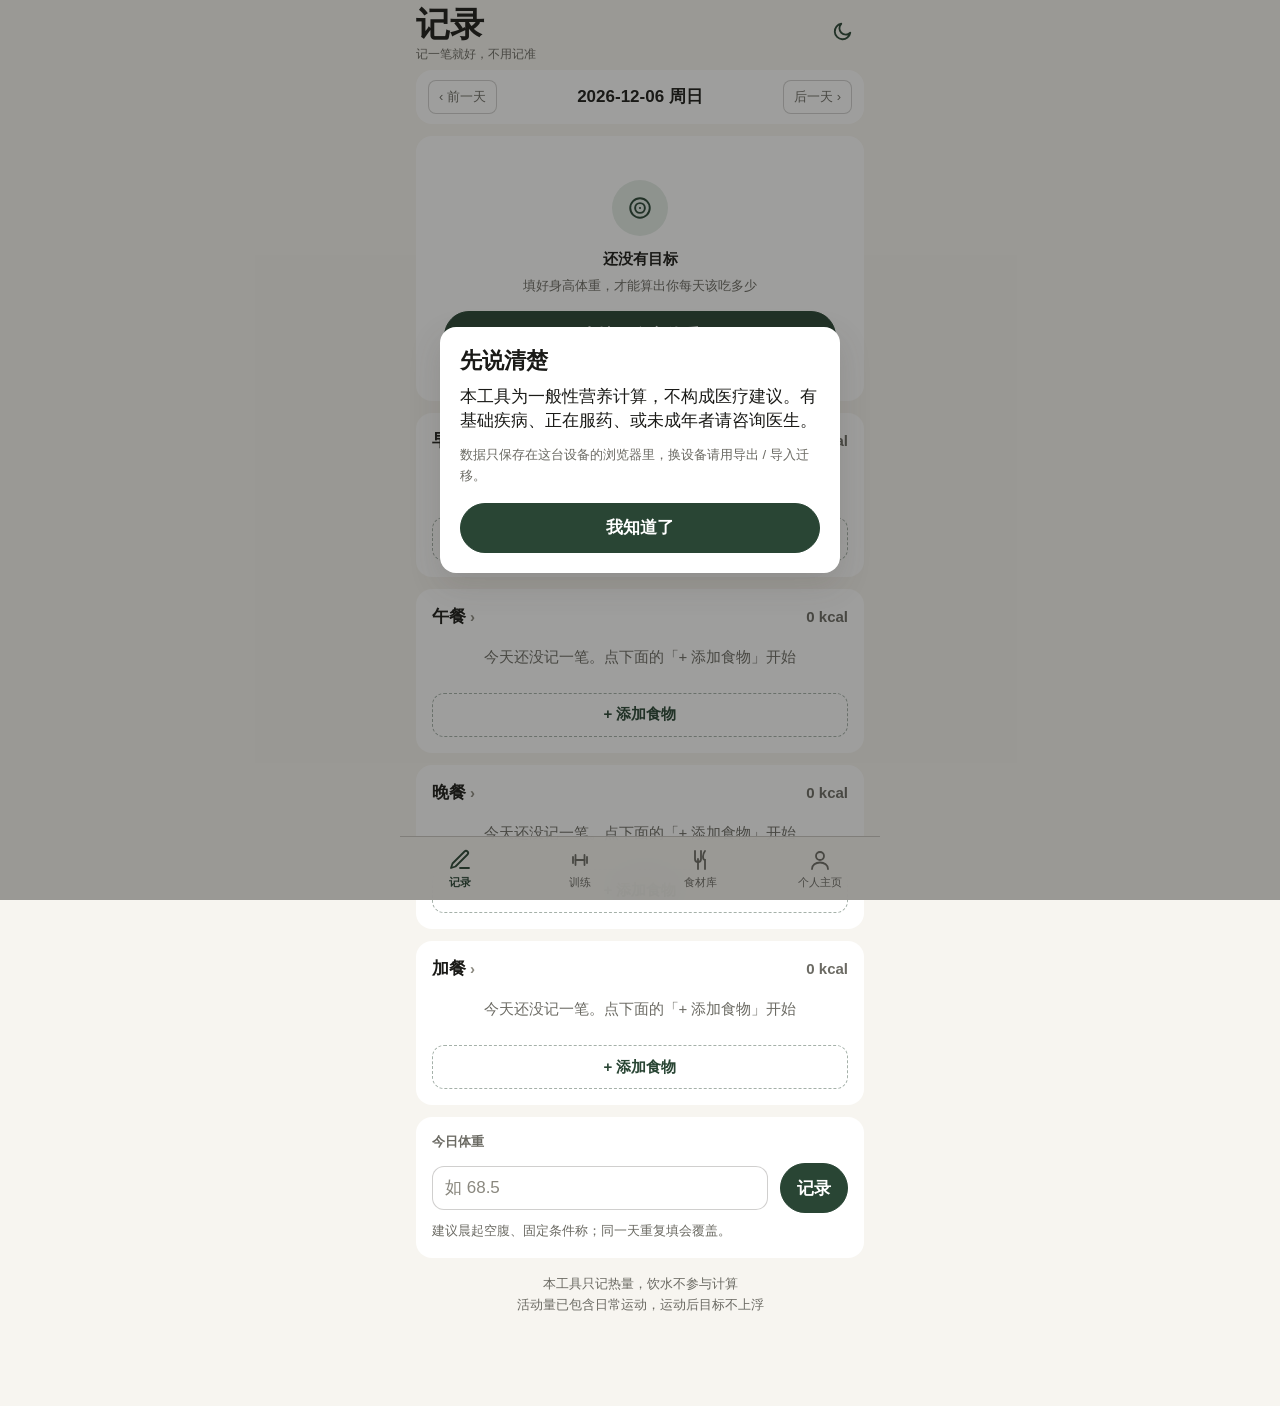
==== commit 4d896a7d: "sync v2: color system + contrast + gesture/detail layer" ====
--- a/dorm-fatloss.html
+++ b/dorm-fatloss.html
@@ -4,7 +4,7 @@
 <meta charset="UTF-8" data-page-node-id="vieloDymyI18VEJ0wBCJUb">
 <!-- 移动端硬要求：不使用 user-scalable=no / maximum-scale，保证可缩放（WCAG 1.4.4） -->
 <meta name="viewport" content="width=device-width, initial-scale=1, viewport-fit=cover" data-page-node-id="lIqfWrTcWi1LivefKBvAwx">
-<meta name="theme-color" content="#007AFF" data-page-node-id="veCSMZave2q8A3VkRJyJaG">
+<meta name="theme-color" content="#294534">
 <!-- PWA：manifest/图标/SW 为同源自托管文件（非外部 CDN）；file:// 双击打开时这些声明加载失败会被浏览器静默忽略，不影响单文件使用 -->
 <link rel="manifest" href="manifest.webmanifest" data-page-node-id="9a8gjyyUaKz9pB7CSCgwwP">
 <link rel="icon" type="image/png" sizes="192x192" href="icon-192.png" data-page-node-id="hqClf04qUd87cIQMNAcEy5">
@@ -23,53 +23,126 @@
    1. 设计令牌
    ============================================================ */
 :root{
-  /* —— iOS 系统色（HIG §3.1） —— */
-  --blue:#007AFF; --blue-d:#0A84FF;
-  --green:#34C759; --orange:#FF9500; --red:#FF3B30;
-  --teal:#30B0C7; --indigo:#5856D6; --pink:#FF2D55;
-  --label:#000000; --label-2:#8E8E93; --sep:#C6C6C8;
-  --fill:#E5E5EA;                      /* Fill Gray：输入框底 / 次按钮底 / 进度轨道 */
-  /* —— 语义映射：页面=次级背景灰，卡片=系统白，呈现 iOS 分组列表观感 —— */
-  --bg:#F2F2F7; --card:#FFFFFF; --ink:var(--label); --sub:var(--label-2); --line:var(--sep);
-  --sage:var(--blue); --sage-fill:var(--blue); --sage-l:rgba(0,122,255,.5); --sage-bg:rgba(0,122,255,.1);
-  --ok:var(--green); --warn:var(--orange); --warn-bg:rgba(255,149,0,.12); --warn-line:rgba(255,149,0,.35); --disabled:#AEAEB2;
-  --track:var(--fill); --chart-grid:var(--sep); --chart-axis:var(--label-2);
-  --tabbar-bg:rgba(249,249,249,.92); --modal-bg:#FFFFFF;
-  --toast-bg:rgba(0,0,0,.82); --toast-ink:#FFFFFF;
-  --r:14px; --r-sm:10px;
-  --fs-display:32px; --fs-title:22px; --fs-number:16px; --fs-body:16px; --fs-caption:13px;
-  --shadow:0 1px 2px rgba(0,0,0,.06);
+  /* —— 品牌绿（墨绿）：色相保留品类识别，明度下沉 + 降饱和 = 高级感来源 —— */
+  --brand-900:#12211A; --brand-800:#1C3227; --brand-700:#21392C;
+  --brand:#294534; --brand-600:#3A5A47; --brand-500:#4A6B55;
+  --brand-400:#6E8F78; --brand-300:#9AB5A2; --brand-200:#C3D3C8; --brand-100:#E3EBE5;
+  /* —— 暖中性层（高级化的主来源：纸感底 + 暖灰文字） —— */
+  --bg:#F7F5F0; --card:#FFFFFF; --card-2:#FBF9F5; --fill:#EDE9E0; --fill-2:#F1EEE7;
+  --ink:#1A1A17; --ink-2:#6B6A63; --ink-3:#8A887F; --separator:rgba(60,56,50,.24);
+  /* —— 金属点缀（面积 ≤2%：图标描边 / 徽章 / 图表高光） —— */
+  --copper:#8A5A2B; --copper-200:#C9A46B;
+  /* —— 状态语义：文字色与填充色分离，文字全部达 4.5:1 —— */
+  --warning-text:#9A5A12; --warning:#D98A2B; --warn-bg:rgba(217,138,43,.13); --warn-line:rgba(217,138,43,.34);
+  --danger-text:#B23A34; --danger:#C8503F;
+  --info-text:#0057D9; --info:#007AFF;
+  /* —— 数据身份色（仅用于图形，全部 ≥3:1） —— */
+  --c-protein:#2C6E8F; --c-carb:#B07A2E; --c-fat:#7A5C8C; --c-cardio:#3E7D6A; --c-strength:#5B5F8A;
+  /* —— 图表 —— */
+  --chart-grid:rgba(60,56,50,.16); --chart-axis:#6B6A63;
+  /* —— 角色映射与旧名保留（避免大范围改动） —— */
+  --accent:#294534;            /* 填充：按钮底 / 进度 / 选中填充 */
+  --accent-text:#294534;       /* 文字：链接 / 次级按钮 / 达标（10.5:1） */
+  --accent-tint:#E3EBE5;       /* tint 底：数据卡 / 选中行 */
+  --accent-line:rgba(41,69,52,.42);
+  --sage:var(--accent); --sage-fill:var(--accent); --sage-bg:var(--accent-tint); --sage-l:var(--accent-line);
+  --blue:var(--info-text); --blue-d:#0057D9;   /* 蓝色只剩「信息」一个角色 */
+  --green:#2F6A3F; --orange:var(--warning); --red:var(--danger); --teal:#3E7D6A; --indigo:#5B5F8A; --pink:#B05A72;
+  --label:var(--ink); --label-2:var(--ink-2); --sep:var(--separator);
+  --ok:var(--brand-700); --warn:var(--warning-text); --disabled:var(--ink-3);
+  --sub:var(--ink-2); --line:var(--separator); --track:var(--fill);
+  --scrim:rgba(26,26,23,.42);
+  --tabbar-bg:rgba(247,245,240,.92); --modal-bg:var(--card);
+  --toast-bg:rgba(26,26,23,.90); --toast-ink:#F7F5F0;
+  /* —— 圆角（5 档） —— */
+  --r-xs:8px; --r-sm:12px; --r-md:16px; --r-lg:28px; --r-pill:999px; --r:var(--r-md);
+  /* —— 间距（4pt 栅格） —— */
+  --sp-1:4px; --sp-2:8px; --sp-3:12px; --sp-4:16px; --sp-5:20px; --sp-6:24px; --sp-8:32px;
+  /* —— 字号（8 档上限） —— */
+  --fs-display:44px; --fs-large:34px; --fs-title:22px; --fs-headline:17px; --fs-body:17px;
+  --fs-subhead:15px; --fs-footnote:13px; --fs-caption:12px; --fs-number:17px;
+  /* —— 阴影（仅浮层；卡片永不用阴影） —— */
+  --elev-1:0 2px 8px rgba(60,56,50,.10); --elev-2:0 12px 32px rgba(60,56,50,.16); --elev-3:0 24px 70px rgba(60,56,50,.24);
+  --shadow:var(--elev-1);
+  /* —— 动效：一套弹簧 + 一套缓出 + 三档时长 —— */
+  --ease-spring:cubic-bezier(.32,.72,0,1);
+  --ease-out:cubic-bezier(.2,.8,.2,1);
+  --ease-soft:cubic-bezier(.4,0,.2,1);
+  --dur-fast:120ms; --dur-base:300ms; --dur-num:320ms;
+  --dur-sheet:var(--dur-base); --dur-press:var(--dur-fast); --dur-ring:var(--dur-num);
   --font:-apple-system,BlinkMacSystemFont,"Segoe UI","PingFang SC","Hiragino Sans GB","Microsoft YaHei",sans-serif;
-  /* 统一的动效曲线 */
-  --ease-spring:cubic-bezier(.32,.72,0,1);
-  --ease-soft:cubic-bezier(.4,0,.2,1);
-  --dur-sheet:.34s; --dur-press:.14s; --dur-ring:1s;
-}
-
-/* 深色模式：iOS Dark 语义色，对比度达 WCAG AA */
+}
+
+/* 深色模式：做「墨」而不是「黑」，品牌绿提亮、状态色提亮，全部达 WCAG AA */
 :root[data-theme="dark"]{
-  --blue:var(--blue-d);
-  --bg:#000000; --card:#1C1C1E; --ink:#FFFFFF; --sub:rgba(235,235,245,.6); --line:rgba(84,84,88,.65);
-  --sage:var(--blue); --sage-fill:var(--blue); --sage-l:rgba(10,132,255,.5); --sage-bg:rgba(10,132,255,.18);
-  --ok:var(--green); --warn:var(--orange); --warn-bg:rgba(255,149,0,.18); --warn-line:rgba(255,149,0,.4); --disabled:rgba(235,235,245,.3);
-  --fill:#2C2C2C; --track:var(--fill); --chart-grid:rgba(84,84,88,.65); --chart-axis:rgba(235,235,245,.6);
-  --tabbar-bg:rgba(0,0,0,.92); --modal-bg:#1C1C1E;
-  --toast-bg:rgba(235,235,245,.92); --toast-ink:#000000;
-  --shadow:0 1px 2px rgba(0,0,0,.4);
+  --bg:#0E1210; --card:#171D1A; --card-2:#1F2724; --fill:#242C28; --fill-2:#1C2320;
+  --ink:#F2F0EB; --ink-2:rgba(242,240,235,.62); --ink-3:rgba(242,240,235,.40); --separator:rgba(242,240,235,.14);
+  --accent:#4A6B55; --accent-text:#9AB5A2; --accent-tint:rgba(154,181,162,.14); --accent-line:rgba(154,181,162,.42);
+  --sage:var(--accent); --sage-fill:var(--accent); --sage-bg:var(--accent-tint); --sage-l:var(--accent-line);
+  --blue:var(--accent-text);
+  --ok:#8FC79E;
+  --warning-text:#E0A458; --warning:#E0A458; --warn-bg:rgba(224,164,88,.18); --warn-line:rgba(224,164,88,.40);
+  --danger-text:#F0857C; --danger:#C8503F;
+  --info-text:#6FA8FF; --info:#0A84FF;
+  --c-protein:#6FA8C9; --c-carb:#D8A65C; --c-fat:#A98BBB; --c-cardio:#6FB29A; --c-strength:#8A8FC4;
+  --chart-grid:rgba(242,240,235,.14); --chart-axis:rgba(242,240,235,.60);
+  --track:var(--fill); --disabled:rgba(242,240,235,.38);
+  --scrim:rgba(0,0,0,.60);
+  --tabbar-bg:rgba(14,18,16,.92); --modal-bg:var(--card);
+  --toast-bg:rgba(242,240,235,.92); --toast-ink:#12211A;
+  --copper:#C9A46B; --copper-200:#C9A46B;
+  --elev-1:0 2px 8px rgba(0,0,0,.5); --elev-2:0 12px 32px rgba(0,0,0,.55); --elev-3:0 24px 70px rgba(0,0,0,.6);
+  --shadow:var(--elev-1);
 }
 *{box-sizing:border-box; -webkit-tap-highlight-color:transparent;}
 html,body{margin:0;padding:0;}
 body{
   font-family:var(--font); background:var(--bg); color:var(--ink);
-  font-size:var(--fs-body); line-height:1.55; -webkit-font-smoothing:antialiased;
+  font-size:var(--fs-body); line-height:1.42; -webkit-font-smoothing:antialiased;
 }
 .num,input[type=number],.tabular{font-variant-numeric:tabular-nums;}
-/* 字号阶梯 */
-.f-display{font-size:var(--fs-display);font-weight:700;line-height:1.15;}
-.f-title{font-size:var(--fs-title);font-weight:700;line-height:1.25;}
+/* 焦点态：键盘 / iPad 外接键盘可见（原实现缺失） */
+:focus{outline:none;}
+:focus-visible{outline:2px solid var(--accent); outline-offset:2px; border-radius:var(--r-xs);}
+/* 字号阶梯（8 档，中文标题不再用 700） */
+.f-display{font-size:var(--fs-display);font-weight:700;line-height:1.05;letter-spacing:-.5px;}
+.f-large{font-size:var(--fs-large);font-weight:600;line-height:1.1;letter-spacing:-.5px;}
+.f-title{font-size:var(--fs-title);font-weight:600;line-height:1.25;}
 .f-number{font-size:var(--fs-number);font-weight:700;}
 .f-body{font-size:var(--fs-body);font-weight:400;}
-.f-cap{font-size:var(--fs-caption);font-weight:400;color:var(--sub);line-height:1.5;}
+.f-cap{font-size:var(--fs-footnote);font-weight:400;color:var(--sub);line-height:1.6;}
+.u-unit{font-size:var(--fs-subhead);font-weight:500;color:var(--sub);margin-left:2px;}
+/* 数字滚动（文字局部过渡）：只换数字，不动未变文字 */
+.roll{display:inline-block;overflow:hidden;vertical-align:bottom;line-height:1.1;}
+.roll > i{display:block;font-style:normal;transition:transform var(--dur-num) var(--ease-out);}
+/* 按压状态机：按下 120ms 内反馈；移出范围衰减；按钮外松手不触发 */
+.pressable,.btn,.chip,.mini,.addbtn,.step-btn,.repbtn,.backlink,.tut-toggle,
+.tabbar > button,.seg > button,.del,.dayrow,.item,.pickrow,.day-pick{
+  touch-action:manipulation;
+}
+.pressed{transform:scale(.97) !important;filter:brightness(.94);}
+.pressed.pressed-out{transform:scale(.995) !important;filter:brightness(.99);}
+.btn,.chip,.mini,.addbtn,.step-btn,.repbtn,.backlink,.tut-toggle,.card,.item,.dayrow{
+  transition:transform var(--dur-fast) var(--ease-out),filter var(--dur-fast) var(--ease-out),
+             background var(--dur-fast) var(--ease-out),color var(--dur-fast) var(--ease-out),
+             border-color var(--dur-fast) var(--ease-out),opacity var(--dur-fast) var(--ease-out);
+}
+/* 小控件热区补足：视觉尺寸不变，命中区 ≥44 */
+.chip,.mini,.day-pick{position:relative;}
+.chip::after,.mini::after,.day-pick::after{content:"";position:absolute;left:0;right:0;top:50%;height:44px;transform:translateY(-50%);}
+.sheet-hd .x::after,.del::after,.repbtn::after{content:"";position:absolute;left:50%;top:50%;width:44px;height:44px;transform:translate(-50%,-50%);}
+/* 内联加载（按钮内 spinner，耗时操作 >300ms 时显示） */
+.spinner{width:14px;height:14px;border:2px solid rgba(255,255,255,.45);border-top-color:#fff;border-radius:50%;
+  display:inline-block;vertical-align:-2px;margin-right:6px;animation:spin .8s linear infinite;}
+@keyframes spin{to{transform:rotate(360deg);}}
+.btn.busy{pointer-events:none;opacity:.85;}
+/* 空态模板：图形 + 说明 + 一个主 CTA */
+.empty-st{text-align:center;padding:28px 12px 24px;}
+.empty-st .es-ic{width:56px;height:56px;margin:0 auto 12px;border-radius:50%;background:var(--accent-tint);
+  display:flex;align-items:center;justify-content:center;color:var(--accent-text);font-size:24px;line-height:1;}
+.empty-st .es-t{font-size:var(--fs-subhead);font-weight:600;color:var(--ink);}
+.empty-st .es-d{font-size:var(--fs-footnote);color:var(--sub);margin-top:6px;line-height:1.6;}
+.empty-st .es-a{margin-top:14px;}
 
 /* ============================================================
    2. 骨架
@@ -88,169 +161,220 @@
 .topbar .sub{font-size:var(--fs-caption);color:var(--sub);margin-top:3px;
   transition:opacity var(--dur-press) ease,max-height var(--dur-press) ease,margin var(--dur-press) ease;overflow:hidden;}
 .topbar.scrolled .sub{opacity:0;max-height:0;margin-top:0;}
-.theme-btn{flex:0 0 auto;width:40px;height:40px;margin-top:4px;border:0;background:transparent;color:var(--blue);
+.theme-btn{flex:0 0 auto;width:44px;height:44px;margin-top:4px;border:0;background:transparent;color:var(--accent-text);
   border-radius:999px;cursor:pointer;display:inline-flex;align-items:center;justify-content:center;
   transition:opacity var(--dur-press) ease;-webkit-tap-highlight-color:transparent;}
 .theme-btn:active{opacity:.5;}
 .theme-btn svg{width:22px;height:22px;display:block;}
-.view{display:none;padding:0 14px 16px;}
-.view.active{display:block;animation:viewIn .26s var(--ease-soft);}
-@keyframes viewIn{from{opacity:.35;transform:translateY(6px);}to{opacity:1;transform:none;}}
-.card{background:var(--card);border:0;border-radius:var(--r);padding:14px;margin-bottom:12px;}
-.card > h2{font-size:13px;font-weight:600;color:var(--sub);margin:0 0 10px;letter-spacing:.3px;text-transform:uppercase;}
-.row{display:flex;gap:10px;align-items:center;}
-.row-between{display:flex;gap:10px;align-items:center;justify-content:space-between;}
+.view{display:none;padding:0 var(--sp-4) var(--sp-4);}
+.view.active{display:block;animation:viewIn var(--dur-base) var(--ease-out);}
+@keyframes viewIn{from{opacity:.4;transform:translateY(6px);}to{opacity:1;transform:none;}}
+.card{background:var(--card);border:0;border-radius:var(--r-md);padding:var(--sp-4);margin-bottom:var(--sp-3);}
+.card > h2{font-size:var(--fs-footnote);font-weight:600;color:var(--sub);margin:0 0 var(--sp-3);letter-spacing:0;text-transform:none;}
+.row{display:flex;gap:var(--sp-3);align-items:center;}
+.row-between{display:flex;gap:var(--sp-3);align-items:center;justify-content:space-between;}
 .spacer{flex:1;}
-.mt6{margin-top:6px;} .mt10{margin-top:10px;} .mt14{margin-top:14px;}
-.hr{height:1px;background:var(--line);margin:12px 0;border:0;}
+.mt4{margin-top:4px;} .mt6{margin-top:8px;} .mt10{margin-top:12px;} .mt14{margin-top:16px;}
+.mt20{margin-top:20px;} .mt24{margin-top:24px;}
+.hr{height:1px;background:var(--line);margin:var(--sp-3) 0;border:0;}
 
 /* ============================================================
    3. 表单控件（所有 input/select ≥16px，防 iOS 聚焦缩放）
    ============================================================ */
-label.fld{display:block;font-size:var(--fs-caption);color:var(--sub);margin:0 0 4px 2px;}
+label.fld{display:block;font-size:var(--fs-footnote);color:var(--sub);margin:0 0 var(--sp-1) 2px;}
 input[type=text],input[type=number],input[type=date],select,textarea{
-  font-family:var(--font); font-size:16px; color:var(--ink);
-  background:var(--fill); border:1px solid transparent; border-radius:var(--r-sm);
+  font-family:var(--font); font-size:var(--fs-body); color:var(--ink);
+  background:var(--card); border:1px solid var(--separator); border-radius:var(--r-sm);
   padding:10px 12px; width:100%; min-height:44px; outline:none;
   font-variant-numeric:tabular-nums;
-  transition:border-color var(--dur-press) ease, box-shadow var(--dur-press) ease;
-}
-input:focus,select:focus,textarea:focus{border-color:var(--blue);box-shadow:0 0 0 3px rgba(0,122,255,.16);}
+  transition:border-color var(--dur-fast) var(--ease-out), box-shadow var(--dur-fast) var(--ease-out);
+}
+input:focus,select:focus,textarea:focus{border-color:var(--accent);box-shadow:0 0 0 3px var(--accent-tint);}
 input[disabled],select[disabled]{background:var(--fill);color:var(--disabled);opacity:.6;}
-input::placeholder{color:var(--disabled);}
+input::placeholder{color:var(--ink-3);}
 select{appearance:none;-webkit-appearance:none;background-image:linear-gradient(45deg,transparent 50%,var(--sub) 50%),linear-gradient(135deg,var(--sub) 50%,transparent 50%);background-position:calc(100% - 17px) 20px,calc(100% - 12px) 20px;background-size:5px 5px,5px 5px;background-repeat:no-repeat;padding-right:34px;}
 .btn{
-  font-family:var(--font); font-size:15px; font-weight:600; min-height:44px; padding:0 16px;
-  border-radius:var(--r-sm); border:1px solid var(--sage-fill); background:var(--sage-fill); color:#fff;
+  font-family:var(--font); font-size:var(--fs-body); font-weight:600; min-height:50px; padding:0 var(--sp-4);
+  border-radius:var(--r-pill); border:1px solid var(--accent); background:var(--accent); color:#fff;
   cursor:pointer; display:inline-flex; align-items:center; justify-content:center; gap:6px;
-  transition:transform var(--dur-press) ease, background var(--dur-press) ease, box-shadow var(--dur-press) ease, filter var(--dur-press) ease;
   -webkit-tap-highlight-color:transparent;
 }
-.btn:active{filter:brightness(.93);transform:scale(.98);}
-.btn.ghost{background:var(--fill);color:var(--blue);border-color:transparent;}
-.btn.ghost:active{background:var(--fill);filter:brightness(.96);}
-.btn.subtle{background:var(--sage-bg);border-color:var(--sage-bg);color:var(--sage);}
-.btn.danger{background:var(--card);border-color:var(--warn);color:var(--warn);}
+.btn.ghost{background:var(--accent-tint);color:var(--accent-text);border-color:transparent;}
+.btn.subtle{background:var(--accent-tint);border-color:var(--accent-tint);color:var(--accent-text);}
+.btn.danger{background:var(--card);border-color:var(--danger);color:var(--danger-text);}
 .btn.block{display:flex;width:100%;}
-.btn.sm{min-height:36px;font-size:14px;padding:0 12px;}
-.btn[disabled]{background:var(--track);border-color:var(--line);color:var(--disabled);}
+.btn.sm{min-height:44px;font-size:var(--fs-subhead);padding:0 var(--sp-3);}
+.btn[disabled]{background:var(--fill);border-color:var(--separator);color:var(--disabled);pointer-events:none;}
 .seg{position:relative;display:flex;background:var(--fill);border-radius:var(--r-sm);padding:3px;gap:3px;}
-.seg-thumb{position:absolute;top:3px;left:3px;height:calc(100% - 6px);background:var(--card);border-radius:8px;box-shadow:var(--shadow);z-index:0;opacity:0;pointer-events:none;transition:transform var(--dur-sheet) var(--ease-spring),width var(--dur-sheet) var(--ease-spring),opacity .2s ease;}
-.seg > button{flex:1;min-height:38px;position:relative;z-index:1;border:0;background:transparent;border-radius:8px;font-size:15px;font-family:var(--font);color:var(--sub);cursor:pointer;font-weight:600;transition:color var(--dur-press) ease;-webkit-tap-highlight-color:transparent;}
-.seg > button[aria-pressed=true]{color:var(--ink);}
-.chips{display:flex;gap:6px;overflow-x:auto;padding-bottom:2px;-webkit-overflow-scrolling:touch;}
-.chip{flex:0 0 auto;min-height:34px;padding:0 14px;border-radius:999px;border:0;background:var(--fill);color:var(--sub);font-size:14px;font-family:var(--font);cursor:pointer;display:inline-flex;align-items:center;transition:transform var(--dur-press) ease,background var(--dur-press) ease,color var(--dur-press) ease;-webkit-tap-highlight-color:transparent;}
-.chip:active{transform:scale(.96);}
-.chip[aria-pressed=true]{background:var(--blue);color:#fff;font-weight:600;}
-.mini{min-height:34px;padding:0 10px;border-radius:8px;border:1px solid var(--line);background:var(--card);font-size:13px;font-family:var(--font);color:var(--sub);cursor:pointer;display:inline-flex;align-items:center;justify-content:center;transition:transform var(--dur-press) ease,background var(--dur-press) ease;-webkit-tap-highlight-color:transparent;}
-.mini:active{transform:scale(.96);}
-.mini.on{background:var(--sage);border-color:var(--sage);color:#fff;}
-.err{color:var(--warn);font-size:var(--fs-caption);margin-top:5px;}
+.seg-thumb{position:absolute;top:3px;left:3px;height:calc(100% - 6px);background:var(--card);border-radius:var(--r-xs);box-shadow:var(--elev-1);z-index:0;opacity:0;pointer-events:none;transition:transform var(--dur-base) var(--ease-spring),width var(--dur-base) var(--ease-spring),opacity .2s ease;}
+.seg > button{flex:1;min-height:44px;position:relative;z-index:1;border:0;background:transparent;border-radius:var(--r-xs);font-size:var(--fs-subhead);font-family:var(--font);color:var(--sub);cursor:pointer;font-weight:500;transition:color var(--dur-fast) var(--ease-out);-webkit-tap-highlight-color:transparent;}
+.seg > button[aria-pressed=true]{color:var(--ink);font-weight:600;}
+.chips{display:flex;gap:var(--sp-2);overflow-x:auto;padding-bottom:2px;-webkit-overflow-scrolling:touch;}
+.chip{flex:0 0 auto;min-height:34px;padding:0 14px;border-radius:var(--r-pill);border:0;background:var(--fill);color:var(--sub);font-size:var(--fs-subhead);font-family:var(--font);cursor:pointer;display:inline-flex;align-items:center;-webkit-tap-highlight-color:transparent;}
+.chip[aria-pressed=true]{background:var(--accent);color:#fff;font-weight:600;}
+.mini{min-height:34px;padding:0 10px;border-radius:var(--r-xs);border:1px solid var(--separator);background:var(--card);font-size:var(--fs-footnote);font-family:var(--font);color:var(--sub);cursor:pointer;display:inline-flex;align-items:center;justify-content:center;-webkit-tap-highlight-color:transparent;}
+.mini.on{background:var(--accent);border-color:var(--accent);color:#fff;}
+.err{color:var(--warning-text);font-size:var(--fs-footnote);margin-top:5px;}
 .ok{color:var(--ok);}
-.warnc{color:var(--warn);}
+.warnc{color:var(--warning-text);}
 
 /* ============================================================
    4. 今日页：环形 / 剩余额度 / 餐次
    ============================================================ */
-.ring-wrap{display:flex;align-items:center;gap:14px;}
-.ring{width:118px;height:118px;flex:0 0 118px;position:relative;}
+.ring-wrap{display:flex;align-items:center;gap:var(--sp-4);}
+.ring{width:126px;height:126px;flex:0 0 126px;position:relative;}
 .ring svg{transform:rotate(-90deg);display:block;}
-.ring-fg{transition:stroke-dashoffset var(--dur-ring) var(--ease-soft);}
+.ring-fg{transition:stroke-dashoffset var(--dur-num) var(--ease-out);}
 .ring .ctr{position:absolute;inset:0;display:flex;flex-direction:column;align-items:center;justify-content:center;}
-.ring .ctr .v{font-size:26px;font-weight:700;line-height:1;font-variant-numeric:tabular-nums;}
-.ring .ctr .l{font-size:11px;color:var(--sub);margin-top:3px;}
+.ring .ctr .v{font-size:28px;font-weight:700;line-height:1;font-variant-numeric:tabular-nums;}
+.ring .ctr .l{font-size:12px;color:var(--sub);margin-top:inherit;margin-top:4px;}
 .ring-info{flex:1;min-width:0;}
-.kv{display:flex;gap:8px;justify-content:space-between;font-size:13px;color:var(--sub);}
+.kv{display:flex;gap:var(--sp-2);justify-content:space-between;font-size:var(--fs-footnote);color:var(--sub);}
 .kv b{color:var(--ink);font-variant-numeric:tabular-nums;font-weight:700;}
-.macros{display:flex;gap:8px;margin-top:12px;}
-.macro{flex:1;background:var(--sage-bg);border-radius:var(--r-sm);padding:8px 6px;text-align:center;}
-.macro .ml{font-size:11px;color:var(--sub);}
-.macro .mv{font-size:var(--fs-number);font-weight:700;font-variant-numeric:tabular-nums;margin-top:1px;}
-.bar{height:5px;background:var(--track);border-radius:3px;margin-top:6px;overflow:hidden;}
-.bar > i{display:block;height:100%;background:var(--sage);border-radius:3px;width:0;transition:width .55s var(--ease-soft);}
-.bar > i.over{background:var(--warn);}
-.suggest{background:var(--sage-bg);border-radius:var(--r-sm);padding:10px 12px;margin-top:10px;}
-.suggest .t{font-size:var(--fs-caption);color:var(--sub);margin-bottom:4px;}
-.suggest .li{font-size:14px;font-weight:600;padding:3px 0;font-variant-numeric:tabular-nums;}
-.mealcard{padding:12px 14px;}
-.mealhd{display:flex;align-items:baseline;justify-content:space-between;gap:8px;}
-.mealhd .nm{font-weight:700;font-size:15px;}
-.mealhd .vv{font-size:14px;font-weight:700;color:var(--sub);font-variant-numeric:tabular-nums;}
-.mealhd .vv.over{color:var(--warn);}
-.item{display:flex;align-items:center;gap:8px;padding:9px 0;border-bottom:1px solid var(--line);}
+.macros{display:flex;gap:var(--sp-2);margin-top:var(--sp-3);}
+.macro{flex:1;background:var(--accent-tint);border-radius:var(--r-sm);padding:var(--sp-2) 6px;text-align:center;}
+.macro .ml{font-size:12px;color:var(--sub);}
+.macro .ml .dot{display:inline-block;width:7px;height:7px;border-radius:var(--r-pill);margin-right:5px;vertical-align:1px;}
+
+/* ============================================================
+   10. 分组标题 / 焦点区双主操作 / 详情层级（跟手返回载体）
+   ============================================================ */
+.grouphd{font-size:var(--fs-footnote);font-weight:600;color:var(--sub);padding:var(--sp-5) var(--sp-1) var(--sp-2);}
+.grouphd:first-child{padding-top:var(--sp-1);}
+.act-row{display:flex;gap:var(--sp-2);margin-bottom:var(--sp-3);}
+.act-row .btn{flex:1;min-width:0;}
+.mealhd.tap{cursor:pointer;border-radius:var(--r-xs);}
+.mealhd .chev{color:var(--disabled);font-size:15px;margin-left:4px;}
+
+/* 详情层级：从右滑入；跟手返回拖动时由 JS 直接写 transform */
+.detail{position:fixed;top:0;left:0;right:0;bottom:0;z-index:78;max-width:480px;margin:0 auto;
+  background:var(--bg);display:flex;flex-direction:column;
+  transform:translateX(100%);visibility:hidden;box-shadow:-12px 0 32px rgba(26,26,23,.14);}
+.detail.show{transform:translateX(0);visibility:visible;
+  transition:transform var(--dur-base) var(--ease-spring), visibility 0s linear 0s;}
+.detail.dragging{transition:none !important;}
+.detail-hd{display:flex;align-items:center;gap:var(--sp-2);padding:calc(6px + env(safe-area-inset-top)) var(--sp-4) var(--sp-3);
+  background:var(--card);border-bottom:1px solid var(--line);position:relative;z-index:2;}
+.detail-hd .back{position:relative;display:inline-flex;align-items:center;gap:2px;border:0;background:transparent;
+  color:var(--accent-text);font-size:var(--fs-headline);font-weight:600;font-family:var(--font);
+  min-height:44px;padding:0 var(--sp-2) 0 0;cursor:pointer;}
+.detail-hd .back::after{content:"";position:absolute;left:-6px;top:50%;width:44px;height:44px;transform:translateY(-50%);}
+.detail-hd .dt{flex:1;min-width:0;font-size:var(--fs-headline);font-weight:600;text-align:center;padding-right:56px;
+  white-space:nowrap;overflow:hidden;text-overflow:ellipsis;}
+.detail-bd{flex:1;overflow-y:auto;-webkit-overflow-scrolling:touch;padding:var(--sp-4) var(--sp-4) calc(var(--sp-8) + env(safe-area-inset-bottom));}
+/* 落点预览：拖动超过完成阈值时，将要露出的底层给出提示 */
+.detail-scrim{position:fixed;inset:0;z-index:77;background:var(--scrim);opacity:0;visibility:hidden;
+  transition:opacity var(--dur-base) ease, visibility 0s linear var(--dur-base);}
+.detail-scrim.show{opacity:1;visibility:visible;transition:opacity var(--dur-base) ease;}
+.detail-scrim.dragging{transition:none !important;}
+.preview-hint{position:fixed;left:50%;bottom:calc(88px + env(safe-area-inset-bottom));transform:translateX(-50%);
+  z-index:80;background:var(--toast-bg);color:var(--toast-ink);font-size:var(--fs-footnote);font-weight:500;
+  padding:6px 12px;border-radius:var(--r-pill);opacity:0;transition:opacity var(--dur-fast) ease;pointer-events:none;}
+.preview-hint.show{opacity:1;}
+
+/* 训练节奏条：与动作循环同步，替代难以实现的逐关节高亮 */
+.eq-tempo{display:flex;align-items:center;gap:var(--sp-2);margin:0 0 var(--sp-3);}
+.eq-tempo .tk{flex:1;height:4px;background:var(--track);border-radius:2px;overflow:hidden;}
+.eq-tempo .tk > i{display:block;height:100%;width:0;background:var(--copper);border-radius:2px;}
+.eq-stage.animated ~ .eq-tempo .tk > i{animation:eqTempo 2.6s var(--ease-soft) infinite;}
+@keyframes eqTempo{0%{width:0}45%{width:100%}55%{width:100%}100%{width:0}}
+.eq-tempo .lb{font-size:var(--fs-footnote);color:var(--sub);flex:0 0 auto;}
+
+/* 小屏兜底：环形与主数字同步缩放，避免 4 位数溢出 */
+.ring svg{width:100%;height:100%;}
+@media (max-width:380px){
+  .ring{width:106px;height:106px;flex:0 0 106px;}
+  .ring-info .f-display{font-size:36px;}
+  .act-row .btn{font-size:var(--fs-subhead);padding:0 var(--sp-2);}
+}
+@media (max-width:340px){
+  .ring{width:94px;height:94px;flex:0 0 94px;}
+  .ring-info .f-display{font-size:31px;}
+}
+.macro .mv{font-size:var(--fs-number);font-weight:700;font-variant-numeric:tabular-nums;margin-top:2px;}
+.bar{height:6px;background:var(--track);border-radius:3px;margin-top:var(--sp-2);overflow:hidden;}
+.bar > i{display:block;height:100%;background:var(--accent);border-radius:3px;width:0;transition:width var(--dur-num) var(--ease-out);}
+.bar > i.over{background:var(--warning);}
+.suggest{background:var(--accent-tint);border-radius:var(--r-sm);padding:var(--sp-3);margin-top:var(--sp-3);}
+.suggest .t{font-size:var(--fs-footnote);color:var(--sub);margin-bottom:var(--sp-1);}
+.suggest .li{font-size:var(--fs-subhead);font-weight:600;padding:3px 0;font-variant-numeric:tabular-nums;}
+.mealcard{padding:var(--sp-4);}
+.mealhd{display:flex;align-items:baseline;justify-content:space-between;gap:var(--sp-2);}
+.mealhd .nm{font-weight:600;font-size:var(--fs-headline);}
+.mealhd .vv{font-size:var(--fs-subhead);font-weight:700;color:var(--sub);font-variant-numeric:tabular-nums;}
+.mealhd .vv.over{color:var(--warning-text);}
+.item{display:flex;align-items:center;gap:var(--sp-2);padding:var(--sp-3) 0;min-height:44px;border-bottom:1px solid var(--line);border-radius:var(--r-xs);}
 .item:last-child{border-bottom:0;}
 .item .in{flex:1;min-width:0;}
-.item .nm{font-size:15px;font-weight:600;white-space:nowrap;overflow:hidden;text-overflow:ellipsis;}
-.item .ds{font-size:var(--fs-caption);color:var(--sub);font-variant-numeric:tabular-nums;}
+.item .nm{font-size:var(--fs-headline);font-weight:600;white-space:nowrap;overflow:hidden;text-overflow:ellipsis;}
+.item .ds{font-size:var(--fs-footnote);color:var(--sub);font-variant-numeric:tabular-nums;}
 .item .kc{font-size:var(--fs-number);font-weight:700;font-variant-numeric:tabular-nums;white-space:nowrap;}
-.del{width:32px;height:32px;flex:0 0 32px;border:0;background:transparent;color:var(--disabled);font-size:20px;line-height:1;cursor:pointer;border-radius:8px;}
-.addbtn{width:100%;min-height:44px;margin-top:8px;border:1px dashed var(--sage-l);background:var(--card);color:var(--sage);border-radius:var(--r-sm);font-size:15px;font-weight:600;font-family:var(--font);cursor:pointer;transition:transform var(--dur-press) ease,background var(--dur-press) ease;-webkit-tap-highlight-color:transparent;}
-.addbtn:active{transform:scale(.98);background:var(--sage-bg);}
-.empty{text-align:center;color:var(--sub);font-size:14px;padding:14px 8px;}
-.footnote{font-size:var(--fs-caption);color:var(--sub);text-align:center;padding:4px 8px 0;line-height:1.7;}
+.del{position:relative;width:32px;height:32px;flex:0 0 32px;border:0;background:transparent;color:var(--danger-text);font-size:18px;line-height:1;cursor:pointer;border-radius:var(--r-xs);}
+.addbtn{width:100%;min-height:44px;margin-top:var(--sp-2);border:1px dashed var(--sage-l);background:var(--card);color:var(--accent-text);border-radius:var(--r-sm);font-size:var(--fs-subhead);font-weight:600;font-family:var(--font);cursor:pointer;-webkit-tap-highlight-color:transparent;}
+.empty{text-align:center;color:var(--sub);font-size:var(--fs-subhead);padding:var(--sp-4) var(--sp-2);line-height:1.6;}
+.footnote{font-size:var(--fs-footnote);color:var(--sub);text-align:center;padding:var(--sp-1) var(--sp-2) 0;line-height:1.6;}
 
 /* ============================================================
    5. 结果 / 提示
    ============================================================ */
-.res{display:grid;grid-template-columns:1fr 1fr;gap:8px;}
-.res .cell{background:var(--sage-bg);border-radius:var(--r-sm);padding:8px 10px;}
-.res .cell .l{font-size:11px;color:var(--sub);}
+.res{display:grid;grid-template-columns:1fr 1fr;gap:var(--sp-2);}
+.res .cell{background:var(--accent-tint);border-radius:var(--r-sm);padding:var(--sp-2) 10px;}
+.res .cell .l{font-size:12px;color:var(--sub);}
 .res .cell .v{font-size:var(--fs-number);font-weight:700;font-variant-numeric:tabular-nums;}
-.hero{background:var(--sage);color:#fff;border-radius:var(--r);padding:14px;margin-bottom:12px;}
-.hero .l{font-size:var(--fs-caption);opacity:.85;}
-.hero .v{font-size:var(--fs-display);font-weight:700;font-variant-numeric:tabular-nums;line-height:1.1;}
-.hero .v small{font-size:14px;font-weight:600;opacity:.85;}
-.notice{border-radius:var(--r-sm);padding:10px 12px;font-size:13px;line-height:1.55;margin-bottom:10px;}
-.notice.warn{background:var(--warn-bg);color:var(--warn);}
-.notice.info{background:var(--sage-bg);color:var(--sage);}
-.disclaimer{font-size:var(--fs-caption);color:var(--sub);background:var(--fill);border-radius:var(--r-sm);padding:10px 12px;line-height:1.6;}
+.hero{background:var(--accent);color:#fff;border-radius:var(--r-md);padding:var(--sp-5);margin-bottom:var(--sp-3);}
+.hero .l{font-size:var(--fs-footnote);opacity:.88;}
+.hero .v{font-size:var(--fs-display);font-weight:700;font-variant-numeric:tabular-nums;line-height:1.05;letter-spacing:-.5px;}
+.hero .v small{font-size:var(--fs-subhead);font-weight:500;opacity:.88;margin-left:2px;}
+.notice{border-radius:var(--r-sm);padding:var(--sp-3);font-size:var(--fs-footnote);line-height:1.6;margin-bottom:var(--sp-2);}
+.notice.warn{background:var(--warn-bg);color:var(--warning-text);}
+.notice.info{background:var(--accent-tint);color:var(--accent-text);}
+.disclaimer{font-size:var(--fs-footnote);color:var(--sub);background:var(--fill);border-radius:var(--r-sm);padding:var(--sp-3);line-height:1.6;}
 
 /* ============================================================
    6. 食材库
    ============================================================ */
-.foodrow{display:flex;align-items:flex-start;gap:8px;padding:11px 0;border-bottom:1px solid var(--line);}
+.foodrow{display:flex;align-items:flex-start;gap:var(--sp-2);padding:var(--sp-3) 0;border-bottom:1px solid var(--line);}
 .foodrow:last-child{border-bottom:0;}
 .foodrow .fi{flex:1;min-width:0;}
-.foodrow .fn{font-size:15px;font-weight:600;}
-.tag{display:inline-block;font-size:11px;padding:1px 6px;border-radius:999px;margin-left:6px;vertical-align:1px;}
-.tag.b{background:var(--sage-bg);color:var(--sage);}
+.foodrow .fn{font-size:var(--fs-headline);font-weight:600;}
+.tag{display:inline-block;font-size:12px;padding:2px 7px;border-radius:var(--r-pill);margin-left:6px;vertical-align:1px;}
+.tag.b{background:var(--accent-tint);color:var(--accent-text);}
 .tag.m{background:var(--fill);color:var(--sub);}
-.foodrow .fd{font-size:var(--fs-caption);color:var(--sub);margin-top:2px;font-variant-numeric:tabular-nums;}
-.foodrow .fa{display:flex;gap:6px;flex-wrap:wrap;margin-top:6px;}
-.pickrow{display:flex;align-items:center;gap:8px;padding:12px;border:1px solid var(--line);border-radius:var(--r-sm);margin-bottom:8px;background:var(--card);}
-.pickrow[aria-pressed=true]{border-color:var(--sage);background:var(--sage-bg);}
-.pickrow .pn{font-size:15px;font-weight:600;}
-.pickrow .pd{font-size:var(--fs-caption);color:var(--sub);font-variant-numeric:tabular-nums;}
-.qtybox{border:1px solid var(--line);}
-.backlink{display:inline-flex;align-items:center;border:0;background:transparent;color:var(--blue);font-size:14px;font-weight:600;min-height:36px;padding:0 2px;margin:0 0 6px;cursor:pointer;font-family:var(--font);-webkit-tap-highlight-color:transparent;}
-.backlink:active{opacity:.6;}
-.qtybox .q-name{font-size:20px;font-weight:700;letter-spacing:-.3px;}
-.qtybox .q-sub{font-size:13px;color:var(--sub);margin-top:2px;font-variant-numeric:tabular-nums;}
-.qtybox .q-lbl{font-size:var(--fs-caption);color:var(--sub);margin:14px 0 6px;}
+.foodrow .fd{font-size:var(--fs-footnote);color:var(--sub);margin-top:2px;font-variant-numeric:tabular-nums;}
+.foodrow .fa{display:flex;gap:var(--sp-2);flex-wrap:wrap;margin-top:var(--sp-2);}
+.pickrow{display:flex;align-items:center;gap:var(--sp-2);padding:var(--sp-3);border:1px solid var(--separator);border-radius:var(--r-sm);margin-bottom:var(--sp-2);background:var(--card);min-height:56px;}
+.pickrow[aria-pressed=true]{border-color:var(--accent);background:var(--accent-tint);}
+.pickrow .pn{font-size:var(--fs-headline);font-weight:600;}
+.pickrow .pd{font-size:var(--fs-footnote);color:var(--sub);font-variant-numeric:tabular-nums;}
+.qtybox{border:1px solid var(--separator);}
+.backlink{display:inline-flex;align-items:center;border:0;background:transparent;color:var(--accent-text);font-size:var(--fs-subhead);font-weight:600;min-height:44px;padding:0 2px;margin:0 0 var(--sp-2);cursor:pointer;font-family:var(--font);-webkit-tap-highlight-color:transparent;}
+.qtybox .q-name{font-size:var(--fs-title);font-weight:600;letter-spacing:-.3px;}
+.qtybox .q-sub{font-size:var(--fs-footnote);color:var(--sub);margin-top:2px;font-variant-numeric:tabular-nums;}
+.qtybox .q-lbl{font-size:var(--fs-footnote);color:var(--sub);margin:var(--sp-4) 0 var(--sp-2);}
 .qtybox .chips{flex-wrap:wrap;overflow:visible;}
-.qtybox .q-qtyrow{display:flex;align-items:center;gap:10px;}
-.qtybox .q-qtyrow input{flex:1;min-width:0;min-height:52px;font-size:24px;font-weight:700;text-align:center;border-radius:14px;}
-.qtybox .q-ulabel{flex:0 0 auto;font-size:15px;font-weight:600;color:var(--sub);background:var(--fill);border-radius:10px;padding:0 14px;height:40px;display:inline-flex;align-items:center;}
+.qtybox .q-qtyrow{display:flex;align-items:center;gap:var(--sp-3);}
+.qtybox .q-qtyrow input{flex:1;min-width:0;min-height:56px;font-size:26px;font-weight:700;text-align:center;border-radius:var(--r-sm);}
+.qtybox .q-ulabel{flex:0 0 auto;font-size:var(--fs-subhead);font-weight:600;color:var(--sub);background:var(--fill);border-radius:var(--r-xs);padding:0 14px;height:44px;display:inline-flex;align-items:center;}
 
 /* ============================================================
    7. 记录页图表
    ============================================================ */
 .chartbox{width:100%;overflow:hidden;}
 .chartbox svg{width:100%;height:auto;display:block;}
-.legend{display:flex;gap:14px;font-size:var(--fs-caption);color:var(--sub);margin-top:6px;}
+.legend{display:flex;gap:var(--sp-4);font-size:var(--fs-footnote);color:var(--sub);margin-top:var(--sp-2);}
 .legend i{display:inline-block;width:14px;height:3px;border-radius:2px;vertical-align:2px;margin-right:4px;}
-.dayrow{display:flex;align-items:center;justify-content:space-between;gap:8px;padding:11px 0;border-bottom:1px solid var(--line);min-height:44px;}
+.dayrow{display:flex;align-items:center;justify-content:space-between;gap:var(--sp-2);padding:var(--sp-3) 0;border-bottom:1px solid var(--line);min-height:56px;}
 .dayrow:last-child{border-bottom:0;}
 .dayrow:active{background:var(--fill);border-radius:var(--r-sm);}
-.dayrow .dl{font-size:15px;font-weight:600;font-variant-numeric:tabular-nums;}
-.dayrow .dr{font-size:13px;color:var(--sub);font-variant-numeric:tabular-nums;}
-.monthhd{font-size:var(--fs-caption);color:var(--sub);padding:10px 0 2px;font-weight:600;}
+.dayrow .dl{font-size:var(--fs-headline);font-weight:600;font-variant-numeric:tabular-nums;}
+.dayrow .dr{font-size:var(--fs-footnote);color:var(--sub);font-variant-numeric:tabular-nums;}
+.monthhd{font-size:var(--fs-footnote);color:var(--sub);padding:var(--sp-3) 0 2px;font-weight:600;}
 
 /* ============================================================
    7.5 训练页（器材大卡片 / 动画区 / 重量与组数）
    ============================================================ */
-.eq-stage{position:relative;height:172px;background:var(--fill);border-radius:var(--r-sm);
-  margin:2px 0 10px;overflow:hidden;display:flex;align-items:center;justify-content:center;}
+.eq-stage{position:relative;height:176px;background:var(--fill-2);border-radius:var(--r-sm);
+  margin:2px 0 var(--sp-3);overflow:hidden;display:flex;align-items:center;justify-content:center;}
 .eq-stage svg{width:100%;max-width:320px;height:100%;display:block;}
 .eq-stage .pose-b{opacity:0;}
 .eq-stage.animated .pose-a{animation:eqLoop 2.6s var(--ease-soft) infinite;}
@@ -258,37 +382,35 @@
 @keyframes eqLoop{0%{opacity:0}8%{opacity:1}50%{opacity:1}58%{opacity:0}100%{opacity:0}}
 .eq-eqline{stroke:var(--sub);stroke-width:2.4;fill:none;stroke-linecap:round;stroke-linejoin:round;opacity:.55;}
 .eq-floor{stroke:var(--line);stroke-width:2;}
-.eq-man{stroke:var(--blue);stroke-width:3;fill:none;stroke-linecap:round;stroke-linejoin:round;}
+.eq-man{stroke:var(--accent);stroke-width:3;fill:none;stroke-linecap:round;stroke-linejoin:round;}
 .eq-man .hd{fill:none;}
 .eq-man .dumb{stroke-width:5;}
-.eq-band{stroke:var(--warn);stroke-width:2.6;fill:none;stroke-linecap:round;stroke-dasharray:4 3;}
-.eq-load{display:flex;align-items:center;justify-content:center;gap:14px;margin:8px 0 4px;}
-.step-btn{width:44px;height:44px;flex:0 0 44px;border-radius:999px;border:1px solid var(--line);
-  background:var(--card);color:var(--blue);font-size:22px;font-weight:700;line-height:1;cursor:pointer;
-  font-family:var(--font);display:inline-flex;align-items:center;justify-content:center;
-  transition:transform var(--dur-press) ease,filter var(--dur-press) ease;-webkit-tap-highlight-color:transparent;}
-.step-btn:active{transform:scale(.94);filter:brightness(.95);}
-.load-num{min-width:118px;text-align:center;}
-.load-num .v{font-size:24px;font-weight:700;font-variant-numeric:tabular-nums;line-height:1.1;}
-.load-num .u{font-size:var(--fs-caption);color:var(--sub);margin-top:1px;}
-.set-row{display:flex;align-items:center;gap:10px;min-height:44px;padding:9px 0;border-bottom:1px solid var(--line);}
+.eq-band{stroke:var(--copper);stroke-width:2.6;fill:none;stroke-linecap:round;stroke-dasharray:4 3;}
+.eq-load{display:flex;align-items:center;justify-content:center;gap:var(--sp-4);margin:var(--sp-2) 0 var(--sp-1);}
+.step-btn{width:44px;height:44px;flex:0 0 44px;border-radius:var(--r-pill);border:1px solid var(--separator);
+  background:var(--card);color:var(--accent-text);font-size:22px;font-weight:700;line-height:1;cursor:pointer;
+  font-family:var(--font);display:inline-flex;align-items:center;justify-content:center;-webkit-tap-highlight-color:transparent;}
+.load-num{min-width:126px;text-align:center;}
+.load-num .v{font-size:26px;font-weight:700;font-variant-numeric:tabular-nums;line-height:1.1;}
+.load-num .u{font-size:var(--fs-footnote);color:var(--sub);margin-top:2px;}
+.set-row{display:flex;align-items:center;gap:var(--sp-3);min-height:56px;padding:var(--sp-3) 0;border-bottom:1px solid var(--line);border-radius:var(--r-xs);}
 .set-row:last-of-type{border-bottom:0;}
-.set-row.done{opacity:.5;}
+.set-row.done{background:var(--accent-tint);}
 .set-row.done .sn{color:var(--ok);font-weight:700;}
-.set-row .sn{width:46px;font-size:14px;font-weight:600;color:var(--sub);flex:0 0 auto;}
-.set-row .sx{font-size:15px;font-variant-numeric:tabular-nums;flex:1;min-width:0;}
-.set-row .repbtn{width:32px;height:32px;flex:0 0 32px;border-radius:999px;border:1px solid var(--line);
-  background:var(--card);color:var(--blue);font-size:17px;font-weight:700;cursor:pointer;font-family:var(--font);}
-.set-row .repbtn:active{transform:scale(.92);}
+.set-row.done .sx{color:var(--sub);}
+.set-row .sn{width:46px;font-size:var(--fs-subhead);font-weight:600;color:var(--sub);flex:0 0 auto;}
+.set-row .sx{font-size:var(--fs-subhead);font-variant-numeric:tabular-nums;flex:1;min-width:0;}
+.set-row .repbtn{position:relative;width:32px;height:32px;flex:0 0 32px;border-radius:var(--r-pill);border:1px solid var(--separator);
+  background:var(--card);color:var(--accent-text);font-size:17px;font-weight:700;cursor:pointer;font-family:var(--font);}
 .set-row .repnum{min-width:34px;text-align:center;font-weight:700;font-variant-numeric:tabular-nums;display:inline-block;}
-.tut-toggle{width:100%;min-height:40px;border:0;background:transparent;color:var(--blue);font-size:14px;font-weight:600;
-  font-family:var(--font);cursor:pointer;padding:6px 0;}
-.tut-body{font-size:14px;line-height:1.65;}
-.tut-body h4{font-size:13px;color:var(--sub);margin:10px 0 3px;font-weight:600;}
+.tut-toggle{width:100%;min-height:44px;border:0;background:transparent;color:var(--accent-text);font-size:var(--fs-subhead);font-weight:600;
+  font-family:var(--font);cursor:pointer;padding:var(--sp-2) 0;}
+.tut-body{font-size:var(--fs-subhead);line-height:1.7;}
+.tut-body h4{font-size:var(--fs-footnote);color:var(--sub);margin:var(--sp-3) 0 3px;font-weight:600;}
 .tut-body h4:first-child{margin-top:2px;}
 .tut-body li{margin:2px 0;}
-.eq-addset{width:100%;min-height:40px;margin-top:6px;border:1px dashed var(--sage-l);background:var(--card);
-  color:var(--sage);border-radius:var(--r-sm);font-size:14px;font-weight:600;font-family:var(--font);cursor:pointer;}
+.eq-addset{width:100%;min-height:44px;margin-top:var(--sp-2);border:1px dashed var(--sage-l);background:var(--card);
+  color:var(--accent-text);border-radius:var(--r-sm);font-size:var(--fs-subhead);font-weight:600;font-family:var(--font);cursor:pointer;}
 
 /* ============================================================
    8. 底部 tab（安全区）
@@ -303,52 +425,59 @@
 .tabbar > button{
   flex:1;min-height:56px;border:0;background:transparent;cursor:pointer;
   display:flex;flex-direction:column;align-items:center;justify-content:center;gap:3px;
-  font-family:var(--font);font-size:10px;color:var(--sub);padding:6px 0 0;
-  transition:color var(--dur-press) ease;
-}
-.tabbar > button:active{opacity:.6;}
-.tabbar > button[aria-current=true]{color:var(--blue);font-weight:600;}
+  font-family:var(--font);font-size:11px;color:var(--sub);padding:var(--sp-2) 0 0;
+  transition:color var(--dur-fast) var(--ease-out);
+}
+.tabbar > button[aria-current=true]{color:var(--accent-text);font-weight:600;}
 .tabbar > button svg{width:24px;height:24px;display:block;}
 
 /* ============================================================
-   9. 横幅 / 弹层 / 遮罩
+   9. 横幅 / 弹层 / 遮罩（三型统一：Sheet 28 · Alert 16 · ActionSheet 16）
    ============================================================ */
 .banner{position:fixed;top:0;left:0;right:0;z-index:90;max-width:480px;margin:0 auto;
-  background:var(--warn-bg);color:var(--warn);border-bottom:1px solid var(--warn-line);
-  padding:calc(8px + env(safe-area-inset-top)) 12px 8px;font-size:13px;font-weight:600;
-  display:none;align-items:center;gap:10px;justify-content:space-between;}
+  background:var(--warn-bg);color:var(--warning-text);border-bottom:1px solid var(--warn-line);
+  padding:calc(8px + env(safe-area-inset-top)) var(--sp-3) var(--sp-2);font-size:var(--fs-footnote);font-weight:600;
+  display:none;align-items:center;gap:var(--sp-3);justify-content:space-between;}
 .banner.show{display:flex;}
-.banner button{background:var(--warn);color:#fff;border:0;border-radius:8px;min-height:32px;padding:0 12px;font-size:13px;font-family:var(--font);font-weight:600;cursor:pointer;}
-.scrim{position:fixed;inset:0;background:rgba(0,0,0,.4);z-index:70;opacity:0;visibility:hidden;
-  transition:opacity .28s ease, visibility 0s linear .28s;}
-.scrim.show{opacity:1;visibility:visible;transition:opacity .28s ease;}
-.sheet{position:fixed;left:50%;top:50%;z-index:80;width:calc(100vw - 28px);max-width:448px;
-  background:var(--card);border-radius:22px;display:flex;flex-direction:column;
-  max-height:min(86vh, 780px);box-shadow:0 24px 70px rgba(0,0,0,.3);
+.banner button{background:var(--warning);color:#fff;border:0;border-radius:var(--r-xs);min-height:44px;padding:0 var(--sp-3);font-size:var(--fs-footnote);font-family:var(--font);font-weight:600;cursor:pointer;}
+.scrim{position:fixed;inset:0;background:var(--scrim);z-index:70;opacity:0;visibility:hidden;
+  transition:opacity var(--dur-base) ease, visibility 0s linear var(--dur-base);}
+.scrim.show{opacity:1;visibility:visible;transition:opacity var(--dur-base) ease;}
+.sheet{position:fixed;left:50%;top:50%;z-index:80;width:calc(100vw - 32px);max-width:448px;
+  background:var(--card);border-radius:var(--r-lg);display:flex;flex-direction:column;
+  max-height:min(86vh, 780px);box-shadow:var(--elev-3);
   transform:translate(-50%,-46%) scale(.94);opacity:0;visibility:hidden;
-  transition:transform var(--dur-sheet) var(--ease-spring), opacity .2s ease, visibility 0s linear var(--dur-sheet);}
+  transition:transform var(--dur-base) var(--ease-spring), opacity .2s ease, visibility 0s linear var(--dur-base);}
 .sheet.show{transform:translate(-50%,-50%) scale(1);opacity:1;visibility:visible;
-  transition:transform var(--dur-sheet) var(--ease-spring), opacity .2s ease;}
+  transition:transform var(--dur-base) var(--ease-spring), opacity .2s ease;}
 .grab{display:none;}
-.sheet-hd{display:flex;align-items:center;justify-content:space-between;gap:10px;padding:14px 16px 12px;border-bottom:1px solid var(--line);}
-.sheet-hd .t{font-size:17px;font-weight:700;letter-spacing:-.2px;}
-.sheet-hd .x{flex:0 0 30px;width:30px;height:30px;min-height:30px;padding:0;border:0;border-radius:999px;background:var(--fill);color:var(--sub);font-size:14px;line-height:1;cursor:pointer;display:inline-flex;align-items:center;justify-content:center;transition:transform var(--dur-press) ease,opacity var(--dur-press) ease;-webkit-tap-highlight-color:transparent;}
-.sheet-hd .x:active{transform:scale(.9);opacity:.7;}
-.sheet-bd{overflow-y:auto;-webkit-overflow-scrolling:touch;padding:16px 16px calc(18px + env(safe-area-inset-bottom));}
-.modal{position:fixed;inset:0;z-index:95;display:none;align-items:center;justify-content:center;padding:20px;background:rgba(0,0,0,.4);opacity:0;transition:opacity .2s ease;}
+.sheet-hd{display:flex;align-items:center;justify-content:space-between;gap:var(--sp-3);padding:var(--sp-4) var(--sp-4) var(--sp-3);border-bottom:1px solid var(--line);}
+.sheet-hd .t{font-size:var(--fs-headline);font-weight:600;letter-spacing:-.2px;}
+.sheet-hd .x{position:relative;flex:0 0 32px;width:32px;height:32px;min-height:32px;padding:0;border:0;border-radius:var(--r-pill);background:var(--fill);color:var(--sub);font-size:15px;line-height:1;cursor:pointer;display:inline-flex;align-items:center;justify-content:center;-webkit-tap-highlight-color:transparent;}
+.sheet-bd{overflow-y:auto;-webkit-overflow-scrolling:touch;padding:var(--sp-4) var(--sp-4) calc(var(--sp-5) + env(safe-area-inset-bottom));}
+.modal{position:fixed;inset:0;z-index:95;display:none;align-items:center;justify-content:center;padding:var(--sp-5);background:var(--scrim);opacity:0;transition:opacity .2s ease;}
 .modal.show{display:flex;opacity:1;}
-.modal .box{background:var(--modal-bg);border-radius:14px;padding:18px;max-width:400px;width:100%;box-shadow:0 8px 40px rgba(0,0,0,.25);}
-.modal.show .box{animation:modalIn var(--dur-sheet) var(--ease-spring);}
-@keyframes modalIn{from{transform:scale(.92);opacity:0;}to{transform:scale(1);opacity:1;}}
-.toast{position:fixed;left:50%;transform:translateX(-50%) translateY(8px) scale(.96);bottom:96px;z-index:100;opacity:0;
-  background:var(--toast-bg);color:var(--toast-ink);font-size:14px;padding:10px 16px;border-radius:999px;display:none;font-weight:500;}
-.toast.show{display:block;opacity:1;transform:translateX(-50%) translateY(0) scale(1);animation:toastIn .28s var(--ease-soft);}
-@keyframes toastIn{from{opacity:0;transform:translateX(-50%) translateY(8px) scale(.96);}to{opacity:1;transform:translateX(-50%) translateY(0) scale(1);}}
+.modal .box{background:var(--modal-bg);border-radius:var(--r-md);padding:var(--sp-5);max-width:400px;width:100%;box-shadow:var(--elev-2);}
+.modal.show .box{animation:modalIn var(--dur-base) var(--ease-spring);}
+@keyframes modalIn{from{transform:scale(.94);opacity:0;}to{transform:scale(1);opacity:1;}}
+.toast{position:fixed;left:50%;bottom:calc(76px + env(safe-area-inset-bottom));z-index:100;
+  display:flex;align-items:center;gap:var(--sp-3);max-width:calc(100vw - 32px);
+  background:var(--toast-bg);color:var(--toast-ink);font-size:var(--fs-subhead);font-weight:500;
+  padding:var(--sp-3) var(--sp-4);border-radius:var(--r-sm);box-shadow:var(--elev-2);
+  opacity:0;visibility:hidden;transform:translate(-50%,10px) scale(.97);
+  transition:opacity .18s ease, transform var(--dur-base) var(--ease-spring), visibility 0s linear .18s;}
+.toast.show{opacity:1;visibility:visible;transform:translate(-50%,0) scale(1);
+  transition:opacity .18s ease, transform var(--dur-base) var(--ease-spring);}
+.toast .t-msg{min-width:0;overflow:hidden;text-overflow:ellipsis;white-space:nowrap;}
+.toast .t-act{flex:0 0 auto;border:0;background:transparent;color:var(--copper-200);font-size:var(--fs-subhead);font-weight:600;
+  font-family:var(--font);cursor:pointer;min-height:44px;padding:0 var(--sp-1);margin:-10px -4px -10px 0;}
+:root[data-theme="dark"] .toast .t-act{color:var(--copper);}
 .hidden{display:none !important;}
 
-/* 尊重「减弱动态效果」系统偏好 */
+/* 尊重「减弱动态效果」：去掉位移与补间，但保留必要的颜色/透明度反馈 */
 @media (prefers-reduced-motion: reduce){
-  *{transition-duration:.001ms !important;animation-duration:.001ms !important;animation-iteration-count:1 !important;}
+  *{animation-duration:.001ms !important;animation-iteration-count:1 !important;transition-duration:0ms !important;}
+  .btn,.chip,.mini,.seg-thumb,.toast,.banner{transition-duration:var(--dur-fast) !important;}
 }
 </style>
 </head>
@@ -397,7 +526,17 @@
   <div class="box" id="modalBox" data-page-node-id="6BNK0FbMPigSKZx2rGpS27"></div>
 </div>
 
-<div class="toast" id="toast" data-page-node-id="GXDyHstbTCd8sbxUDG1sin"></div>
+<div class="toast" id="toast" role="status" aria-live="polite"><span class="t-msg" id="toastMsg"></span><button type="button" class="t-act hidden" id="toastAct" data-act="undo">撤销</button></div>
+
+<div class="detail-scrim" id="detailScrim"></div>
+<div class="preview-hint" id="previewHint">松手返回</div>
+<section class="detail" id="detail" role="dialog" aria-modal="true" aria-label="详情页">
+  <div class="detail-hd">
+    <button type="button" class="back" data-act="detailBack" aria-label="返回">‹ 返回</button>
+    <div class="dt" id="detailTitle"></div>
+  </div>
+  <div class="detail-bd" id="detailBody"></div>
+</section>
 
 <input type="file" id="fileInput" accept=".json,application/json" class="hidden" data-page-node-id="fM24aDmDIqss5iyzTtY8OJ">
 
@@ -490,8 +629,233 @@
   return d.getFullYear() + "-" + pad2(d.getMonth() + 1) + "-" + pad2(d.getDate()); }
 function clamp(v, lo, hi){ return Math.max(lo, Math.min(hi, v)); }
 function uid(){ return "u" + Date.now().toString(36) + Math.random().toString(36).slice(2, 6); }
-function toast(msg){ var t = $("toast"); t.textContent = msg; t.classList.add("show");
-  clearTimeout(toast._t); toast._t = setTimeout(function(){ t.classList.remove("show"); }, 1600); }
+/* Toast：可选操作按钮（撤销）。有操作时展示 4.2s，无操作 1.6s。 */
+function toast(msg, actionLabel, actionFn){
+  var t = $("toast"), m = $("toastMsg"), a = $("toastAct");
+  if (m) m.textContent = msg; else t.textContent = msg;
+  if (actionLabel && actionFn){
+    if (a){ a.textContent = actionLabel; a.classList.remove("hidden"); }
+    toast._fn = actionFn;
+  } else {
+    if (a) a.classList.add("hidden");
+    toast._fn = null;
+  }
+  t.classList.add("show");
+  clearTimeout(toast._t);
+  toast._t = setTimeout(function(){
+    t.classList.remove("show");
+    if (a) a.classList.add("hidden");
+    toast._fn = null;
+  }, actionFn ? 4200 : 1600);
+}
+
+/* ============================================================================
+ * 文字局部过渡：只让「数字」从旧值滚到新值，同一行里未变的文字一律不动
+ * 用法：模板里给数字元素加 data-numkey / data-numval，渲染后调用 tweenNums(root)
+ * ======================================================================== */
+var numCache = {};
+function prefersReducedMotion(){
+  try { return window.matchMedia && window.matchMedia("(prefers-reduced-motion: reduce)").matches; }
+  catch (e) { return false; }
+}
+function tweenNums(root){
+  var list = root.querySelectorAll("[data-numkey]");
+  for (var i = 0; i < list.length; i++){
+    (function(node){
+      var key = node.getAttribute("data-numkey");
+      var raw = node.getAttribute("data-numval");
+      var to = parseFloat(raw);
+      var from = numCache[key];
+      numCache[key] = to;
+      var dec = String(raw).indexOf(".") >= 0 ? 1 : 0;
+      if (isNaN(to)) return;
+      if (isNaN(from) || from == null || Math.abs(from - to) < 0.05 || prefersReducedMotion()){
+        node.textContent = fmtNum(to, dec); return;
+      }
+      var t0 = null, dur = 320;
+      node.textContent = fmtNum(from, dec);
+      function step(ts){
+        if (t0 == null) t0 = ts;
+        var p = Math.min(1, (ts - t0) / dur);
+        var e = 1 - Math.pow(1 - p, 3);
+        node.textContent = fmtNum(from + (to - from) * e, dec);
+        if (p < 1) requestAnimationFrame(step); else node.textContent = fmtNum(to, dec);
+      }
+      requestAnimationFrame(step);
+    })(list[i]);
+  }
+}
+function fmtNum(v, dec){ return dec ? (Math.round(v * 10) / 10).toFixed(1) : String(Math.round(v)); }
+function numAttr(key, val){
+  return ' data-numkey="' + key + '" data-numval="' + val + '"';
+}
+
+/* ============================================================================
+ * 按压状态机（按钮滑出取消）：按下 ≤120ms 给反馈 → 移出范围按压感衰减 →
+ * 按钮外松手不触发动作。iOS 按钮的标准行为，原实现只有 CSS :active，做不到。
+ * ======================================================================== */
+(function(){
+  var held = null;
+  var SEL = ".btn,.chip,.mini,.addbtn,.step-btn,.repbtn,.backlink,.tut-toggle,.tabbar > button,.seg > button,.del,.dayrow,.pickrow,.banner button";
+  function near(node, x, y){
+    var r = node.getBoundingClientRect();
+    return x >= r.left - 8 && x <= r.right + 8 && y >= r.top - 8 && y <= r.bottom + 8;
+  }
+  function release(){
+    if (!held) return;
+    held.classList.remove("pressed"); held.classList.remove("pressed-out"); held = null;
+  }
+  document.addEventListener("pointerdown", function(e){
+    if (e.button != null && e.button !== 0) return;
+    var t = e.target && e.target.closest ? e.target.closest(SEL) : null;
+    if (!t || t.disabled) return;
+    held = t; t.classList.add("pressed"); t.classList.remove("pressed-out");
+  }, true);
+  document.addEventListener("pointermove", function(e){
+    if (!held) return;
+    if (near(held, e.clientX, e.clientY)) held.classList.remove("pressed-out");
+    else held.classList.add("pressed-out");
+  }, {passive:true});
+  document.addEventListener("pointerup", release);
+  document.addEventListener("pointercancel", release);
+})();
+
+/* ============================================================================
+ * 详情层级 + 跟手返回（一次覆盖五类手势规范）
+ *   方向锁定：起手 dead zone 8pt，|dx| > |dy| × 1.5 才锁横向，否则交还纵向滚动
+ *   跟手位移：拖动期间由 rAF 直写 transform，不用 transition（可被随时接管）
+ *   落点预览：距离 ≥32% 屏宽 或 速度 ≥0.5pt/ms 且位移 ≥60pt → 提前提示"松手返回"
+ *   边界阻尼：向右越界（超出关闭位）走 rubber-band，越拉位移越小
+ *   动画接管：拖动开始时移除 transition，从当前位置续接，绝不回跳
+ * ======================================================================== */
+var GD = { dead:8, ratio:1.5, edge:24, dist:0.32, vel:0.5, dampD:0.55, dampC:0.55 };
+var detailSt = { open:false, armed:null, axis:null, dx:0, v:0, lastX:0, lastT:0 };
+
+function detailRefs(){
+  return { el:$("detail"), scrim:$("detailScrim"), hint:$("previewHint") };
+}
+function openDetail(title, html){
+  var r = detailRefs(); if (!r.el) return;
+  $("detailTitle").textContent = title;
+  $("detailBody").innerHTML = html;
+  detailSt.open = true;
+  r.el.classList.add("show");
+  r.scrim.classList.add("show");
+  document.body.style.overflow = "hidden";
+  document.body.classList.add("detail-open");
+}
+function closeDetail(){
+  var r = detailRefs(); if (!r.el) return;
+  detailSt.open = false;
+  r.el.classList.remove("dragging", "show");
+  r.el.style.transform = "";
+  r.scrim.classList.remove("dragging", "show");
+  r.scrim.style.opacity = "";
+  r.hint.classList.remove("show");
+  document.body.style.overflow = "";
+  document.body.classList.remove("detail-open");
+}
+(function(){
+  var drag = null;
+  function W(){ var r = detailRefs(); return r.el ? r.el.getBoundingClientRect().width : 375; }
+  function rubber(x){
+    var max = W() * GD.dampD;
+    return (1 - 1 / (Math.abs(x) * GD.dampC / max + 1)) * max * (x < 0 ? -1 : 1);
+  }
+  function willClose(moved, v){
+    return Math.abs(moved) >= W() * GD.dist || (v <= -GD.vel && Math.abs(moved) >= 60);
+  }
+  document.addEventListener("pointerdown", function(e){
+    if (!detailSt.open) return;
+    var r = detailRefs(); if (!r.el) return;
+    if (e.clientX - r.el.getBoundingClientRect().left > GD.edge) return;
+    drag = { x0:e.clientX, y0:e.clientY };
+    detailSt.armed = true; detailSt.axis = null; detailSt.dx = 0; detailSt.v = 0;
+    detailSt.lastX = e.clientX; detailSt.lastT = performance.now();
+  }, true);
+  document.addEventListener("pointermove", function(e){
+    if (!drag || !detailSt.open) return;
+    var r = detailRefs(); if (!r.el) return;
+    var dx = e.clientX - drag.x0, dy = e.clientY - drag.y0;
+    var adx = Math.abs(dx), ady = Math.abs(dy);
+    if (!detailSt.axis){
+      if (adx < GD.dead && ady < GD.dead) return;
+      if (adx > ady * GD.ratio) detailSt.axis = "x";
+      else if (ady > adx * GD.ratio) { drag = null; detailSt.armed = null; return; }
+      else return;
+      r.el.classList.add("dragging"); r.scrim.classList.add("dragging");
+    }
+    if (detailSt.axis !== "x") return;
+    var now = performance.now(), dt = Math.max(1, now - detailSt.lastT);
+    detailSt.v = (e.clientX - detailSt.lastX) / dt;
+    detailSt.lastX = e.clientX; detailSt.lastT = now;
+    var move = dx > 0 ? rubber(dx) : dx;
+    detailSt.dx = move;
+    r.el.style.transform = "translateX(" + move.toFixed(1) + "px)";
+    r.scrim.style.opacity = String(Math.max(0, Math.min(1, 1 - Math.abs(move) / W())));
+    r.hint.classList.toggle("show", willClose(move, detailSt.v));
+  }, {passive:true});
+  function finish(){
+    if (!drag || detailSt.axis !== "x" || !detailSt.open){ drag = null; return; }
+    var r = detailRefs();
+    var moved = detailSt.dx, v = detailSt.v;
+    drag = null; detailSt.axis = null;
+    r.el.classList.remove("dragging"); r.scrim.classList.remove("dragging");
+    r.hint.classList.remove("show");
+    if (willClose(moved, v)) { closeDetail(); return; }
+    r.el.style.transition = "transform var(--dur-base) var(--ease-spring)";
+    r.scrim.style.transition = "opacity var(--dur-base) ease";
+    r.el.style.transform = "translateX(0)";
+    r.scrim.style.opacity = "1";
+    setTimeout(function(){
+      var rr = detailRefs();
+      if (rr.el){ rr.el.style.transition = ""; rr.el.style.transform = ""; }
+      if (rr.scrim){ rr.scrim.style.transition = ""; rr.scrim.style.opacity = ""; }
+      detailSt.dx = 0;
+    }, 320);
+  }
+  document.addEventListener("pointerup", finish);
+  document.addEventListener("pointercancel", function(){
+    var r = detailRefs();
+    drag = null; detailSt.axis = null;
+    if (r.el){ r.el.classList.remove("dragging"); if (detailSt.open) r.el.style.transform = "translateX(0)"; }
+    if (r.scrim) r.scrim.classList.remove("dragging");
+    if (r.hint) r.hint.classList.remove("show");
+  });
+})();
+
+/* 餐次详情页（详情层级的第一张内容页） */
+function renderMealDetail(ds, k){
+  var L = getDay(ds), c = compute();
+  var items = (L.meals && L.meals[k]) || [];
+  var mt = c ? c.mealTarget[k] : null, mm = c ? c.mealMacro[k] : null;
+  var sum = { k:0, p:0, cc:0, f:0 };
+  items.forEach(function(it){ sum.k += it.kcal; sum.p += it.p; sum.cc += it.c; sum.f += it.f; });
+  var h = '<div class="card">'
+    + '<div class="kv"><span>' + MEAL_NAME[k] + '目标</span><b>' + (mt == null ? "—" : mt + " kcal") + '</b></div>'
+    + '<div class="kv mt6"><span>这一餐实际</span><b>' + Math.round(sum.k) + ' kcal</b></div>'
+    + '<div class="macros mt10">'
+    + macroCell("蛋白", r1(sum.p), mm ? mm.p : 0, "var(--c-protein)")
+    + macroCell("碳水", r1(sum.cc), mm ? mm.c : 0, "var(--c-carb)")
+    + macroCell("脂肪", r1(sum.f), mm ? mm.f : 0, "var(--c-fat)")
+    + '</div></div>';
+  if (items.length){
+    h += '<div class="card"><h2>明细 · ' + items.length + ' 项</h2>';
+    items.forEach(function(it, i){
+      h += '<div class="item"><div class="in"><div class="nm">' + esc(it.name) + '</div>'
+        + '<div class="ds">' + esc(amountText(it)) + ' · 蛋' + r1(it.p) + ' 碳' + r1(it.c) + ' 脂' + r1(it.f) + '</div></div>'
+        + '<span class="kc">' + Math.round(it.kcal) + '</span>'
+        + '<button type="button" class="del" data-act="delItem" data-d="' + ds + '" data-m="' + k + '" data-i="' + i + '" aria-label="删除">×</button></div>';
+    });
+    h += '</div>';
+  } else {
+    h += '<div class="card"><div class="empty-st">'
+      + '<div class="es-ic"><svg width="26" height="26" viewBox="0 0 24 24" fill="none" stroke="currentColor" stroke-width="1.8" stroke-linecap="round"><path d="M4 6h16M4 12h16M4 18h10"/></svg></div>'
+      + '<div class="es-t">这餐还是空的</div><div class="es-d">点下面的按钮记点什么</div></div></div>';
+  }
+  h += '<button type="button" class="btn block" data-act="add" data-d="' + ds + '" data-m="' + k + '">+ 添加食物</button>';
+  return h;
+}
 
 /* ============================================================================
  * 一、数据层
@@ -839,6 +1203,7 @@
 };
 
 function setTab(t){
+  if (detailSt.open) closeDetail();
   state.tab = t;
   ["today","train","calc","foods","me"].forEach(function(k){
     var el = $("view-" + k); if (el) el.classList.toggle("active", k === t);
@@ -881,61 +1246,62 @@
      + '</div>';
 
   if (!c) {
-    h += '<div class="card"><h2>还没有目标</h2>'
-       + '<div class="empty">先填写身高体重，才能算出你的目标</div>'
-       + '<button type="button" class="btn block" data-act="tab" data-tab="calc">去填写身高体重</button></div>';
+    h += '<div class="card"><div class="empty-st">'
+       + '<div class="es-ic"><svg width="26" height="26" viewBox="0 0 24 24" fill="none" stroke="currentColor" stroke-width="1.8" stroke-linecap="round"><circle cx="12" cy="12" r="9"/><circle cx="12" cy="12" r="4.5"/><circle cx="12" cy="12" r="1" fill="currentColor" stroke="none"/></svg></div>'
+       + '<div class="es-t">还没有目标</div>'
+       + '<div class="es-d">填好身高体重，才能算出你每天该吃多少</div>'
+       + '<div class="es-a"><button type="button" class="btn block" data-act="tab" data-tab="calc">去填写身高体重</button></div>'
+       + '</div></div>';
   } else {
     var pct = c.targetCal > 0 ? eaten.kcal / c.targetCal * 100 : 0;
     var over = pct > 100, shown = Math.min(100, pct);
-    var C = 2 * Math.PI * 52;
-    var stroke = over ? "var(--warn)" : "var(--sage)";
+    var C = 2 * Math.PI * 55;
+    var stroke = over ? "var(--warning)" : "var(--accent)";
     h += '<div class="card">'
        + '<div class="ring-wrap"><div class="ring">'
-       + '<svg width="118" height="118" viewBox="0 0 118 118">'
-       + '<circle cx="59" cy="59" r="52" stroke="var(--track)" stroke-width="12" fill="none"/>'
-       + '<circle class="ring-fg" cx="59" cy="59" r="52" stroke="' + stroke + '" stroke-width="12" fill="none" stroke-linecap="round"'
+       + '<svg width="126" height="126" viewBox="0 0 126 126">'
+       + '<circle cx="63" cy="63" r="55" stroke="var(--track)" stroke-width="12" fill="none"/>'
+       + '<circle class="ring-fg" cx="63" cy="63" r="55" stroke="' + stroke + '" stroke-width="12" fill="none" stroke-linecap="round"'
        + ' stroke-dasharray="' + C.toFixed(1) + '" stroke-dashoffset="' + C.toFixed(1) + '"'
        + ' data-to="' + (C * (1 - shown / 100)).toFixed(1) + '"/>'
        + '</svg>'
-       + '<div class="ctr"><div class="v" style="color:' + stroke + '">' + Math.round(pct) + '%</div><div class="l">已吃 / 目标</div></div>'
+       + '<div class="ctr"><div class="v" style="color:' + stroke + '"><span' + numAttr("ring.pct", Math.round(pct)) + '>' + Math.round(pct) + '</span>%</div><div class="l">已吃 / 目标</div></div>'
        + '</div><div class="ring-info">'
-       + '<div class="kv"><span>目标</span><b>' + c.targetCal + ' kcal</b></div>'
-       + '<div class="kv"><span>已吃</span><b>' + eaten.kcal + ' kcal</b></div>'
-       + '<div class="kv"><span>基础代谢</span><b>' + c.bmr + '</b></div>'
-       + '<div class="kv"><span>每日消耗</span><b>' + c.tdee + '</b></div>'
+       + '<div class="f-cap">' + (remain >= 0 ? "今日剩余" : "今日超出") + '</div>'
+       + '<div class="f-display" style="color:' + (remain >= 0 ? "var(--ok)" : "var(--warning-text)") + '"><span' + numAttr("today.remain", Math.abs(remain)) + '>' + Math.abs(remain) + '</span> <small class="u-unit">kcal</small></div>'
+       + '<div class="kv mt6"><span>已吃 / 目标</span><b><span' + numAttr("today.eaten", eaten.kcal) + '>' + eaten.kcal + '</span> / ' + c.targetCal + '</b></div>'
+       + '<div class="kv mt4"><span>基础代谢 / 每日消耗</span><b>' + c.bmr + ' / ' + c.tdee + '</b></div>'
        + '</div></div>'
        + '<div class="macros">'
-       + macroCell("蛋白", eaten.p, c.protein)
-       + macroCell("碳水", eaten.c, c.carb)
-       + macroCell("脂肪", eaten.f, c.fat)
+       + macroCell("蛋白", eaten.p, c.protein, "var(--c-protein)")
+       + macroCell("碳水", eaten.c, c.carb, "var(--c-carb)")
+       + macroCell("脂肪", eaten.f, c.fat, "var(--c-fat)")
        + '</div></div>';
 
-    /* 剩余额度 + 人话换算 */
-    h += '<div class="card">';
+    /* 焦点区下方：两个并列主操作，全在拇指可达区 */
+    h += '<div class="act-row">'
+       + '<button type="button" class="btn ghost" data-act="add" data-d="' + ds + '" data-m="' + defaultMealNow() + '">＋ 记一笔</button>'
+       + '<button type="button" class="btn" data-act="openPlanner">⚡ 配三餐</button>'
+       + '</div>'
+       + '<div class="f-cap" style="text-align:center;margin:-4px 0 12px;">当前：' + (GOAL_LABEL[c.goal] || "减脂") + ' · 强度' + (c.level || 3)
+       + '（每日 ' + c.targetCal + ' kcal · 蛋白 ' + c.protein + ' g）</div>';
+
+    /* 人话换算（剩余额度已提到焦点区，这里只保留建议） */
     if (remain >= 0) {
-      h += '<div class="f-cap">今日剩余</div>'
-         + '<div class="f-display" style="color:var(--ok);">' + remain + ' <small style="font-size:14px;font-weight:600;">kcal</small></div>';
       var sg = suggestCombos(remain);
       if (sg.length) {
-        h += '<div class="suggest"><div class="t">接下来还能这么吃</div>';
+        h += '<div class="card"><div class="suggest"><div class="t">接下来还能这么吃</div>';
         sg.forEach(function(s){ h += '<div class="li">≈ ' + esc(s.text) + '（约 ' + s.tot + ' kcal）</div>'; });
-        h += '</div>';
+        h += '</div></div>';
       } else {
-        h += '<div class="f-cap mt10">剩下的额度不多了，喝口水吧。</div>';
+        h += '<div class="card"><div class="f-cap">剩下的额度不多了，喝口水吧。</div></div>';
       }
     } else {
-      h += '<div class="f-cap">今日超出</div>'
-         + '<div class="f-display" style="color:var(--warn);">' + (-remain) + ' <small style="font-size:14px;font-weight:600;">kcal</small></div>'
-         + '<div class="f-cap mt6">超了就翻篇，明天照常记。</div>';
+      h += '<div class="card"><div class="f-cap">超了就翻篇，明天照常记。</div></div>';
     }
-    h += '</div>';
 
     c.warns.forEach(function(w){ h += '<div class="notice ' + w.type + '">' + esc(w.text) + '</div>'; });
     if (c.splitWarn) h += '<div class="notice warn">' + esc(c.splitWarn) + '</div>';
-    /* 每餐智能搭配入口 */
-    h += '<div class="card"><button type="button" class="btn block" data-act="openPlanner">⚡ 按档位帮我配三餐</button>'
-       + '<div class="f-cap mt6">当前：' + (GOAL_LABEL[c.goal] || "减脂") + ' · 强度' + (c.level || 3)
-       + '（每日 ' + c.targetCal + ' kcal · 蛋白 ' + c.protein + ' g）</div></div>';
   }
 
   /* 四组餐次 */
@@ -946,8 +1312,8 @@
     var mt = c ? c.mealTarget[k] : null;
     var isOver = mt != null && sum.kcal > mt;
     h += '<div class="card mealcard">'
-       + '<div class="mealhd"><span class="nm">' + m[1] + '</span>'
-       + '<span class="vv' + (isOver ? " over" : "") + '">' + sum.kcal
+       + '<div class="mealhd tap" data-act="openMeal" data-d="' + ds + '" data-m="' + k + '"><span class="nm">' + m[1] + '<span class="chev">›</span></span>'
+       + '<span class="vv' + (isOver ? " over" : "") + '"><span' + numAttr("meal." + k, sum.kcal) + '>' + sum.kcal + '</span>'
        + (mt != null ? " / " + mt : "") + ' kcal</span></div>';
     if (items.length === 0) {
       h += '<div class="empty">今天还没记一笔。点下面的「+ 添加食物」开始</div>';
@@ -973,6 +1339,15 @@
   h += '<div class="footnote">本工具只记热量，饮水不参与计算<br>活动量已包含日常运动，运动后目标不上浮</div>';
   v.innerHTML = h;
 
+  /* 文字局部过渡：只让数字滚到新值，同一行未变的文字（单位 / 目标）保持不动 */
+  tweenNums(v);
+
+  /* 详情页开着时同步刷新（例如在详情里加/删了食物） */
+  if (detailSt.open && state.detailKey) {
+    var dEl = $("detailBody");
+    if (dEl) dEl.innerHTML = renderMealDetail(state.detailKey.d, state.detailKey.m);
+  }
+
   /* 进度环补间：从空环过渡到目标值（尊重 prefers-reduced-motion，关闭时直接落位） */
   var ring = v.querySelector(".ring-fg");
   if (ring) requestAnimationFrame(function(){ ring.style.strokeDashoffset = ring.getAttribute("data-to"); });
@@ -983,11 +1358,14 @@
   });
 }
 
-function macroCell(label, val, tar){
+function macroCell(label, val, tar, tone){
   var pp = tar > 0 ? Math.min(100, val / tar * 100) : 0;
-  return '<div class="macro"><div class="ml">' + label + '</div>'
-       + '<div class="mv">' + r1(val) + '<span style="font-size:11px;color:var(--sub);font-weight:500;">/' + tar + '</span></div>'
-       + '<div class="bar"><i class="' + (val > tar ? "over" : "") + '" style="width:0" data-w="' + pp + '"></i></div></div>';
+  var over = val > tar;
+  var col = over ? "var(--warning)" : (tone || "var(--accent)");
+  return '<div class="macro"><div class="ml"><i class="dot" style="background:' + (tone || "var(--accent)") + '"></i>' + label + '</div>'
+       + '<div class="mv"><span' + numAttr("macro." + label, r1(val)) + '>' + r1(val) + '</span>'
+       + '<span class="u-unit" style="font-size:12px;">/' + tar + '</span></div>'
+       + '<div class="bar"><i style="width:0;background:' + col + '" data-w="' + pp + '"></i></div></div>';
 }
 
 /* 人话换算：只用用户自己的食材库倒推组合 */
@@ -1033,7 +1411,8 @@
  * ========================================================================== */
 function renderCalc(){
   var p = DB.profile, v = $("view-calc");
-  var h = '<div class="card">'
+  var h = '<div class="grouphd">第 1 步 · 身体数据</div>'
+    + '<div class="card">'
     + '<h2>身体数据</h2>'
     + '<div class="row"><div style="flex:1;"><label class="fld">性别</label>'
     + '<div class="seg"><button type="button" data-act="gender" data-v="male" aria-pressed="' + (p.gender === "male") + '">男</button>'
@@ -1054,6 +1433,7 @@
     + '<div class="err hidden" id="cDefErr"></div></div>'
     + '</div>';
 
+  h += '<div class="grouphd">第 2 步 · 三餐比例</div>';
   h += '<div class="card"><h2>三餐比例（%）</h2>'
     + '<div class="row"><div style="flex:1;"><label class="fld">早餐</label>'
     + '<input type="number" inputmode="numeric" id="sB" value="' + p.split.breakfast + '"></div>'
@@ -1064,7 +1444,9 @@
     + '<div class="f-cap mt6">晚餐 = 100 − 早餐 − 午餐，自动算出。加餐不计入比例。</div>'
     + '<div class="err hidden" id="splitErr"></div></div>';
 
+  h += '<div class="grouphd">第 3 步 · 你的目标</div>';
   h += '<div id="calcOut"></div>';
+  h += '<button type="button" class="btn block mt14" data-act="tab" data-tab="today">完成，去看今天吃什么</button>';
   h += '<div class="disclaimer mt14">本工具为一般性营养计算，不构成医疗建议。有基础疾病、正在服药、或未成年者请咨询医生。</div>';
   h += '<div class="footnote">数据仅保存在本机浏览器，换设备请用导出 / 导入迁移</div>';
   v.innerHTML = h;
@@ -1210,7 +1592,8 @@
   var avg7 = last7.length ? last7.reduce(function(a, b){ return a + b.w; }, 0) / last7.length : null;
   var p = DB.profile, c = compute();
 
-  /* 身体数据 */
+  /* 身体数据（归入「设置」组） */
+  h += '<div class="grouphd">设置</div>';
   h += '<div class="card"><h2>身体数据</h2><div class="res">'
      + '<div class="cell"><div class="l">性别</div><div class="v">' + (p.gender === "female" ? "女" : "男") + '</div></div>'
      + '<div class="cell"><div class="l">年龄</div><div class="v">' + (p.age == null ? "—" : p.age) + '</div></div>'
@@ -1246,10 +1629,11 @@
      + '<button type="button" class="btn ghost" style="flex:1;" data-act="export">导出备份</button>'
      + '<button type="button" class="btn ghost" style="flex:1;" data-act="importPick">导入备份</button></div>'
      + '<div class="row mt6"><button type="button" class="mini" data-act="showDisclaimer">免责声明</button>'
-     + '<button type="button" class="mini" data-act="resetAsk" style="color:var(--warn);border-color:var(--warn-line);">清空所有数据</button></div>'
+     + '<button type="button" class="mini" data-act="resetAsk" style="color:var(--danger-text);border-color:var(--danger);">清空所有数据</button></div>'
      + '<div class="f-cap mt6">数据只存在本机浏览器，换设备前先导出备份。</div></div>';
 
-  /* 体重趋势 */
+  /* 体重趋势（归入「档案」组） */
+  h += '<div class="grouphd">档案</div>';
   h += '<div class="card"><h2>体重趋势</h2>';
   if (avg7 != null) {
     h += '<div class="f-cap">近 7 日均值</div><div class="f-display">' + r1(avg7) + ' <small style="font-size:14px;font-weight:600;">kg</small></div>';
@@ -1318,9 +1702,13 @@
   });
   var rawPts = pts.map(function(p, i){ return X(i).toFixed(1) + "," + Y(p.w).toFixed(1); }).join(" ");
   var maPts  = mas.map(function(v, i){ return X(i).toFixed(1) + "," + Y(v).toFixed(1); }).join(" ");
-  s += '<polyline points="' + rawPts + '" fill="none" stroke="var(--sage-l)" stroke-width="1.4" stroke-linejoin="round" opacity=".85"/>';
-  s += '<polyline points="' + maPts + '" fill="none" stroke="var(--sage)" stroke-width="2.4" stroke-linejoin="round" stroke-linecap="round"/>';
-  pts.forEach(function(p, i){ s += '<circle cx="' + X(i).toFixed(1) + '" cy="' + Y(p.w).toFixed(1) + '" r="1.8" fill="var(--sage-l)"/>'; });
+  /* 数据色：原始记录=品牌绿浅阶，7 日均线=品牌绿主阶，最新点加实心锚点（不靠颜色单独表意） */
+  s += '<polyline points="' + rawPts + '" fill="none" stroke="var(--brand-300)" stroke-width="1.6" stroke-linejoin="round"/>';
+  s += '<polyline points="' + maPts + '" fill="none" stroke="var(--brand)" stroke-width="2.6" stroke-linejoin="round" stroke-linecap="round"/>';
+  pts.forEach(function(p, i){ s += '<circle cx="' + X(i).toFixed(1) + '" cy="' + Y(p.w).toFixed(1) + '" r="1.6" fill="var(--brand-400)"/>'; });
+  var li = n - 1;
+  s += '<circle cx="' + X(li).toFixed(1) + '" cy="' + Y(pts[li].w).toFixed(1) + '" r="3.6" fill="var(--brand)"/>';
+  s += '<text x="' + (X(li) - 6).toFixed(1) + '" y="' + (Y(pts[li].w) - 8).toFixed(1) + '" font-size="10" font-weight="600" fill="var(--ink)" text-anchor="end">最新 ' + pts[li].w + '</text>';
   s += '<text x="' + pl + '" y="' + (H - 6) + '" font-size="9" fill="var(--chart-axis)">' + fmtDate(pts[0].date) + '</text>';
   s += '<text x="' + (W - pr) + '" y="' + (H - 6) + '" font-size="9" fill="var(--chart-axis)" text-anchor="end">' + fmtDate(pts[n - 1].date) + '</text>';
   s += '</svg>';
@@ -1935,6 +2323,9 @@
        +  '<span class="tag m">' + e.scene + '</span></div></div>';
 
   h += '<div class="eq-stage' + (act.animated && act.poses.b ? ' animated' : '') + '">' + eqStageSVG(act) + '</div>';
+  /* 节奏条：与两态循环同步，示意「起—停—回」的力度曲线（替代逐关节高亮） */
+  h += '<div class="eq-tempo"><span class="lb">节奏 ' + (act.animated && act.poses.b ? '2s 起 / 2s 回' : '匀速') + '</span>'
+     + '<span class="tk"><i></i></span></div>';
 
   if (e.actions.length > 1){
     h += '<div class="chips">' + e.actions.map(function(a){
@@ -2151,6 +2542,35 @@
   return s;
 }
 
+/* 按当前时间挑最可能的餐次：「＋ 记一笔」默认落到这一餐，省一次选择 */
+function defaultMealNow(){
+  var h = new Date().getHours();
+  if (h < 5) return "snack";
+  if (h < 10) return "breakfast";
+  if (h < 15) return "lunch";
+  if (h < 21) return "dinner";
+  return "snack";
+}
+/* 最近 14 天出现次数最多的食材（添加食物页前置，减少翻列表） */
+function frequentFoods(n){
+  var counts = {}, lastSeen = {};
+  Object.keys(DB.logs).sort().slice(-14).forEach(function(d){
+    var L = DB.logs[d]; if (!L || !L.meals) return;
+    MEALS.forEach(function(m){
+      (L.meals[m[0]] || []).forEach(function(it){
+        if (it.fid == null) return;
+        counts[it.fid] = (counts[it.fid] || 0) + 1;
+        lastSeen[it.fid] = d;
+      });
+    });
+  });
+  return Object.keys(counts).map(function(fid){
+    return { f: findFood(fid), n: counts[fid], last: lastSeen[fid] };
+  }).filter(function(x){ return !!x.f; })
+    .sort(function(a, b){ return (b.n - a.n) || (b.last > a.last ? 1 : -1); })
+    .slice(0, n || 6);
+}
+
 function pickerHTML(){
   var q = state.foodQ.trim(), h = "";
   var cat = state.sheet && state.sheet.cat ? state.sheet.cat : state.foodCat;
@@ -2159,11 +2579,24 @@
     if (q && f.name.indexOf(q) < 0) return false;
     return true;
   });
+  var Sd = state.sheet;
+  /* 最近常吃前置：让「记一餐」压到三步内（只在未搜索 + 全分类时出现，不干扰筛选） */
+  var freqBlock = "";
+  if (!q && cat === "全部") {
+    var freq = frequentFoods(6);
+    if (freq.length) {
+      freqBlock = '<div class="f-cap" style="margin:0 0 6px;">最近常吃 · 一点就能记</div>'
+        + '<div class="chips" style="flex-wrap:wrap;overflow:visible;margin-bottom:12px;">'
+        + freq.map(function(x){ return '<button type="button" class="chip" data-act="pick" data-id="' + x.f.id + '">' + esc(x.f.name) + '</button>'; }).join("")
+        + '</div>';
+    }
+  }
   if (!list.length) {
-    return '<div class="empty">没找到「' + esc(q || "该分类") + '」。可以手动估算，或新建为自定义食材</div>'
+    return freqBlock
+      + '<div class="empty">没找到「' + esc(q || "该分类") + '」。可以手动估算，或新建为自定义食材</div>'
       + '<button type="button" class="btn block" data-act="newFormToggle">+ 新建食材并加入本餐</button>';
   }
-  var Sd = state.sheet;
+  h += freqBlock;
   list.forEach(function(f){
     var e = eff(f), on = Sd && Sd.sel && Sd.sel.id === f.id;
     var unitTxt = (f.unit === "g" || f.unit === "ml") ? "论克记" : ("1 " + esc(unitLabelOf(f)) + " ≈ " + num(f.per, 100) + " g");
@@ -2176,7 +2609,7 @@
        + '<div class="pd">每 100g ' + e.kcal + ' kcal · 蛋' + e.p + ' 碳' + e.c + ' 脂' + e.f + ' · ' + unitTxt + '</div>'
        + addedLine
        + '</div>'
-       + '<span style="color:var(--sage);font-weight:700;">选</span></div>';
+       + '<span style="color:var(--accent-text);font-weight:700;">选</span></div>';
   });
   return h;
 }
@@ -2408,12 +2841,24 @@
 }
 
 /* ============ planner bottom sheet ============ */
-function openPlanner(){
+function openPlanner(btn){
   if (!compute()) { toast("先填好身高体重"); setTab("calc"); return; }
-  state.sheet = { type:"planner", date: state.date || todayKey(),
-                  goal: DB.profile.goal || "fatloss", level: DB.profile.level || 3,
-                  opt:{ breakfast:0, lunch:0, dinner:0 }, plans: buildPlans() };
-  openSheet("按档位配三餐", plannerSheetHTML());
+  var b = btn && btn.classList ? btn : null, sp = null;
+  function build(){
+    state.sheet = { type:"planner", date: state.date || todayKey(),
+                    goal: DB.profile.goal || "fatloss", level: DB.profile.level || 3,
+                    opt:{ breakfast:0, lunch:0, dinner:0 }, plans: buildPlans() };
+    openSheet("按档位配三餐", plannerSheetHTML());
+  }
+  if (!b) { build(); return; }
+  /* 组合枚举在大食材库下可能 >200ms：先绘制 spinner，再计算 */
+  b.classList.add("busy");
+  sp = document.createElement("span"); sp.className = "spinner"; b.insertBefore(sp, b.firstChild);
+  setTimeout(function(){
+    build();
+    b.classList.remove("busy");
+    if (sp && sp.parentNode) sp.parentNode.removeChild(sp);
+  }, 30);
 }
 
 function plannerSheetHTML(){
@@ -2439,17 +2884,17 @@
      + '<div class="kv"><span>基础代谢 BMR</span><b>' + c.bmr + ' kcal</b></div>'
      + '<div class="kv mt6"><span>每日消耗 TDEE（含日常活动）</span><b>' + c.tdee + ' kcal</b></div>'
      + '<div class="kv mt6"><span>' + (c.isGain ? "增肌盈余" : "热量缺口") + '（' + GOAL_LABEL[g] + ' · ' + lv + ' 档）</span>'
-     + '<b style="color:' + (c.isGain ? "var(--ok)" : "var(--warn)") + ';">' + (c.isGain ? "+" + (DB.profile.surplus || 0) : "−" + c.deficit) + ' kcal</b></div>'
+     + '<b style="color:' + (c.isGain ? "var(--ok)" : "var(--warning-text)") + ';">' + (c.isGain ? "+" + (DB.profile.surplus || 0) : "−" + c.deficit) + ' kcal</b></div>'
      + (c.warns || []).map(function(w){
-        return '<div class="f-cap mt6" style="color:var(--warn);">' + esc(w.text) + '</div>';
+        return '<div class="f-cap mt6" style="color:var(--warning-text);">' + esc(w.text) + '</div>';
       }).join("")
-     + '<div class="kv mt6"><span>每日目标</span><b style="color:var(--blue);">' + c.targetCal + ' kcal</b></div>'
+     + '<div class="kv mt6"><span>每日目标</span><b style="color:var(--accent-text);">' + c.targetCal + ' kcal</b></div>'
      + '<div class="kv mt6"><span>蛋白目标</span><b>' + c.protein + ' g</b></div>'
      + '<div class="f-cap mt6">体重 ' + (DB.profile.weight == null ? "—" : DB.profile.weight) + ' kg × ' + c.pFactor + ' g/kg（系数按档位），已过 35% 热量闸与 200g 上限</div>'
      + '<div class="kv mt6"><span>三餐拆分（早 / 午 / 晚）</span><b>' + c.split.breakfast + '% / ' + c.split.lunch + '% / ' + c.split.dinner + '%</b></div>'
      + '<div class="f-cap mt6">拆到每餐：早 ' + c.mealTarget.breakfast + ' · 午 ' + c.mealTarget.lunch + ' · 晚 ' + c.mealTarget.dinner
      + ' kcal；蛋白 ' + c.mealMacro.breakfast.p + ' / ' + c.mealMacro.lunch.p + ' / ' + c.mealMacro.dinner.p + ' g。下面的方案就是照这些数，用你自己的食材库凑的。</div>'
-     + (c.splitWarn ? '<div class="f-cap mt6" style="color:var(--warn);">' + esc(c.splitWarn) + '</div>' : '')
+     + (c.splitWarn ? '<div class="f-cap mt6" style="color:var(--warning-text);">' + esc(c.splitWarn) + '</div>' : '')
      + '</div>';
   h += plannerPlansHTML(S);
   h += '<div class="f-cap" style="text-align:center;padding:4px 0;">配餐按你食材库里的整袋/整个来凑，数字大概齐、能反查。记入后可随时删。</div>';
@@ -2693,7 +3138,7 @@
 
     case "add": openAdd(el.dataset.d, el.dataset.m); break;
     case "closeSheet": closeSheet(); break;
-    case "openPlanner": openPlanner(); break;
+    case "openPlanner": openPlanner(el); break;
 
     /* 每餐搭配：切档位即重配并写库 */
     case "pGoal": {
@@ -2853,10 +3298,40 @@
 
     case "delItem": {
       var d = el.dataset.d, m = el.dataset.m, i = num(el.dataset.i, 0);
-      var L = DB.logs[d]; if (L && L.meals && L.meals[m]) { L.meals[m].splice(i, 1); save(); }
+      var L = DB.logs[d];
+      var removed = null;
+      if (L && L.meals && L.meals[m] && L.meals[m][i]) {
+        removed = L.meals[m][i];
+        L.meals[m].splice(i, 1); save();
+      }
       if (state.tab === "today") renderToday(); else renderMe();
+      if (removed) {
+        toast("已删除「" + removed.name + "」", "撤销", function(){
+          var L2 = DB.logs[d];
+          if (!L2 || !L2.meals || !Array.isArray(L2.meals[m])) return;
+          L2.meals[m].splice(Math.min(i, L2.meals[m].length), 0, removed);
+          save();
+          if (state.tab === "today") renderToday(); else renderMe();
+          toast("已恢复");
+        });
+      }
       break;
     }
+    case "undo": {
+      var fn = toast._fn;
+      toast._fn = null;
+      var tEl = $("toast"); if (tEl) tEl.classList.remove("show");
+      var aEl = $("toastAct"); if (aEl) aEl.classList.add("hidden");
+      if (fn) fn();
+      break;
+    }
+    case "openMeal": {
+      var md = el.dataset.d, mk = el.dataset.m;
+      state.detailKey = { d: md, m: mk };
+      openDetail(MEAL_NAME[mk] + " · " + fmtDate(md), renderMealDetail(md, mk));
+      break;
+    }
+    case "detailBack": closeDetail(); break;
     case "saveWeight": {
       var wv = num($("wInput").value, NaN);
       if (!(wv > 0)) { toast("请输入有效体重"); break; }
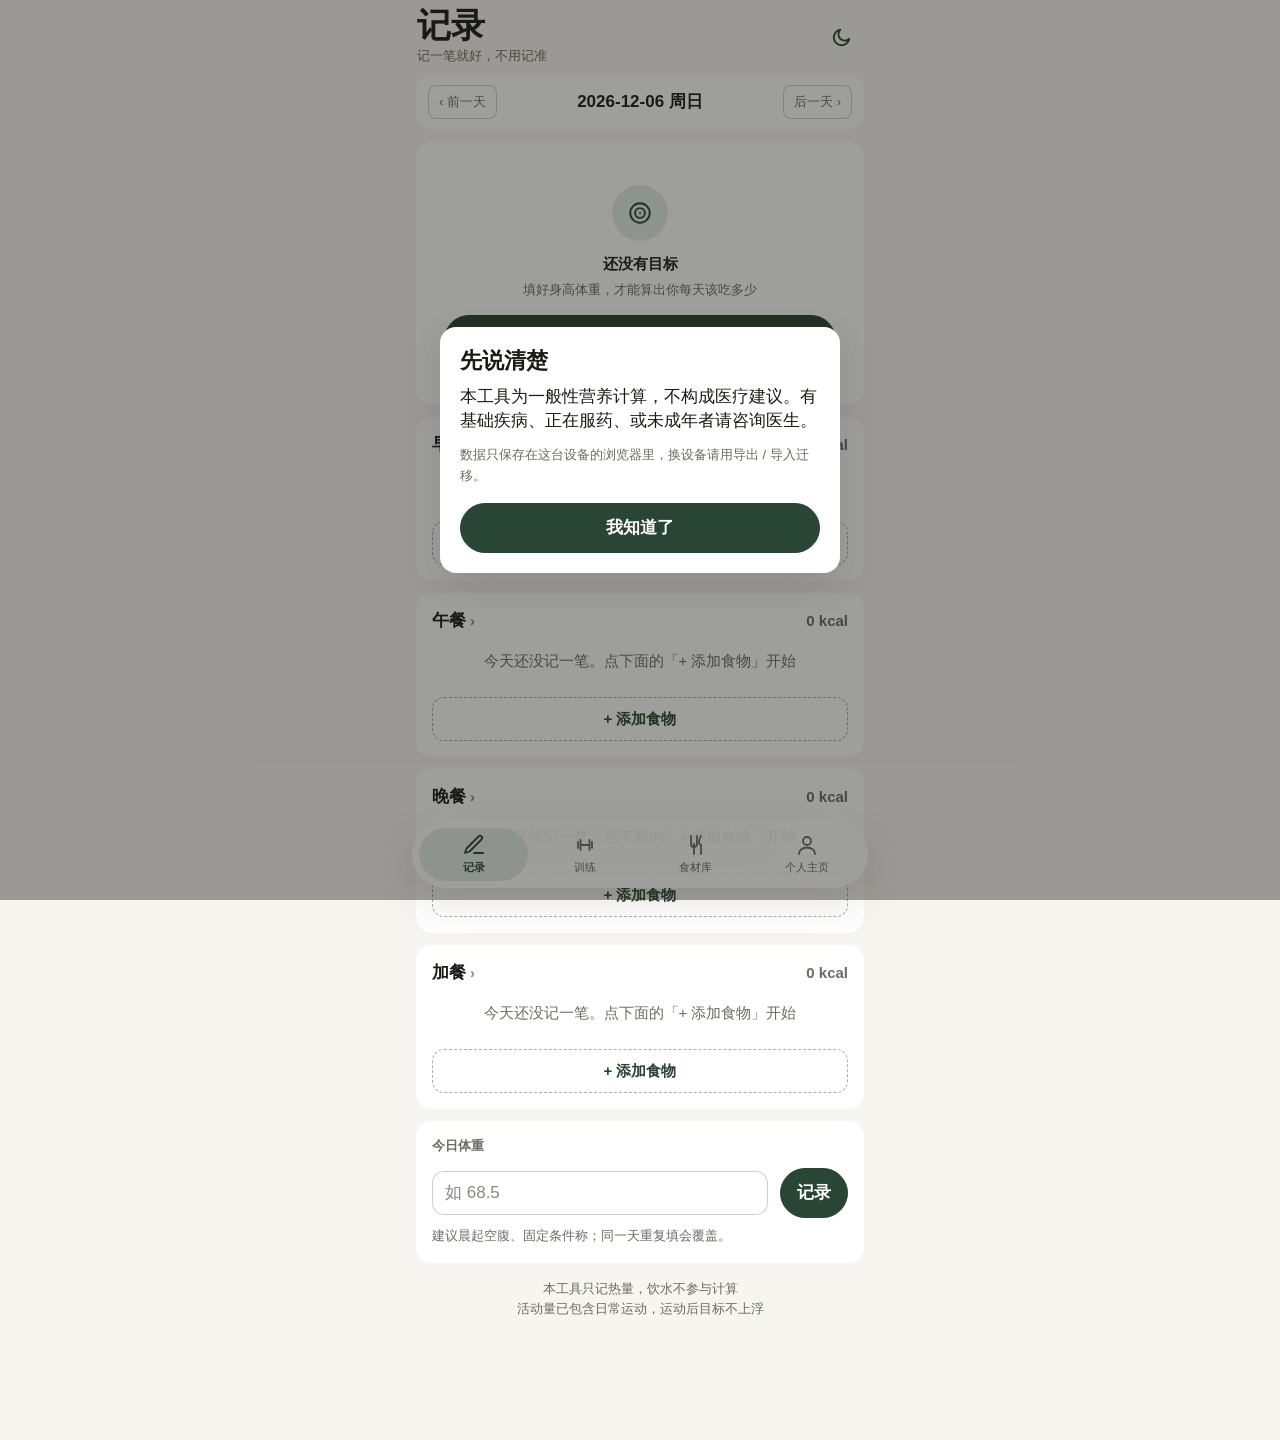
==== commit 612fc4cb: "feat: glass nav, bottom-sheet planner, in-app font scale" ====
--- a/dorm-fatloss.html
+++ b/dorm-fatloss.html
@@ -53,6 +53,9 @@
   --sub:var(--ink-2); --line:var(--separator); --track:var(--fill);
   --scrim:rgba(26,26,23,.42);
   --tabbar-bg:rgba(247,245,240,.92); --modal-bg:var(--card);
+  /* 磨砂玻璃（悬浮顶栏 / 悬浮底栏） */
+  --glass:rgba(255,255,255,.62); --glass-line:rgba(255,255,255,.60); --glass-hi:rgba(255,255,255,.85);
+  --dock-bg:rgba(255,255,255,.66);
   --toast-bg:rgba(26,26,23,.90); --toast-ink:#F7F5F0;
   /* —— 圆角（5 档） —— */
   --r-xs:8px; --r-sm:12px; --r-md:16px; --r-lg:28px; --r-pill:999px; --r:var(--r-md);
@@ -60,7 +63,12 @@
   --sp-1:4px; --sp-2:8px; --sp-3:12px; --sp-4:16px; --sp-5:20px; --sp-6:24px; --sp-8:32px;
   /* —— 字号（8 档上限） —— */
   --fs-display:44px; --fs-large:34px; --fs-title:22px; --fs-headline:17px; --fs-body:17px;
-  --fs-subhead:15px; --fs-footnote:13px; --fs-caption:12px; --fs-number:17px;
+  /* 字号（8 档上限）—— 全部乘 --fs-scale，支持应用内字号档位 */
+  --fs-scale:1;
+  --fs-display:calc(44px * var(--fs-scale)); --fs-large:calc(34px * var(--fs-scale));
+  --fs-title:calc(22px * var(--fs-scale)); --fs-headline:calc(17px * var(--fs-scale)); --fs-body:calc(17px * var(--fs-scale));
+  --fs-subhead:calc(15px * var(--fs-scale)); --fs-footnote:calc(13px * var(--fs-scale));
+  --fs-caption:var(--fs-footnote); --fs-number:calc(17px * var(--fs-scale));
   /* —— 阴影（仅浮层；卡片永不用阴影） —— */
   --elev-1:0 2px 8px rgba(60,56,50,.10); --elev-2:0 12px 32px rgba(60,56,50,.16); --elev-3:0 24px 70px rgba(60,56,50,.24);
   --shadow:var(--elev-1);
@@ -89,6 +97,8 @@
   --track:var(--fill); --disabled:rgba(242,240,235,.38);
   --scrim:rgba(0,0,0,.60);
   --tabbar-bg:rgba(14,18,16,.92); --modal-bg:var(--card);
+  --glass:rgba(31,38,35,.66); --glass-line:rgba(255,255,255,.10); --glass-hi:rgba(255,255,255,.14);
+  --dock-bg:rgba(31,38,35,.70);
   --toast-bg:rgba(242,240,235,.92); --toast-ink:#12211A;
   --copper:#C9A46B; --copper-200:#C9A46B;
   --elev-1:0 2px 8px rgba(0,0,0,.5); --elev-2:0 12px 32px rgba(0,0,0,.55); --elev-3:0 24px 70px rgba(0,0,0,.6);
@@ -147,17 +157,26 @@
 /* ============================================================
    2. 骨架
    ============================================================ */
-.app{max-width:480px;margin:0 auto;min-height:100vh;background:var(--bg);padding-bottom:calc(74px + env(safe-area-inset-bottom));position:relative;}
-.topbar{position:sticky;top:0;z-index:50;display:flex;align-items:flex-start;justify-content:space-between;gap:10px;
-  padding:calc(6px + env(safe-area-inset-top)) 16px 6px;
-  background:var(--tabbar-bg);
-  -webkit-backdrop-filter:saturate(1.8) blur(20px);backdrop-filter:saturate(1.8) blur(20px);
-  border-bottom:1px solid transparent;transition:border-color var(--dur-press) ease;}
-.topbar.scrolled{border-bottom-color:var(--line);}
+.app{max-width:480px;margin:0 auto;min-height:100vh;background:var(--bg);padding-bottom:calc(104px + env(safe-area-inset-bottom));position:relative;}
+/* 顶栏：默认融进页面（大标题清晰可读）→ 滚动后浮出「磨砂玻璃条」，始终保留「我在哪」 */
+.topbar{position:sticky;top:0;z-index:50;display:flex;align-items:center;justify-content:space-between;gap:10px;
+  padding:calc(6px + env(safe-area-inset-top)) var(--sp-4) var(--sp-2);
+  background:transparent;border:1px solid transparent;border-radius:0;
+  transition:background var(--dur-base) ease, box-shadow var(--dur-base) ease,
+             border-color var(--dur-base) ease, border-radius var(--dur-base) ease, margin var(--dur-base) ease;}
+.topbar.scrolled{
+  margin:var(--sp-2) var(--sp-3) 0;
+  padding:var(--sp-2) var(--sp-4);
+  border-radius:var(--r-lg);
+  background:var(--glass);
+  -webkit-backdrop-filter:blur(24px) saturate(180%);backdrop-filter:blur(24px) saturate(180%);
+  border-color:var(--glass-line);
+  box-shadow:inset 0 1px 0 var(--glass-hi), var(--elev-1);
+}
 .tb-main{min-width:0;}
-.topbar h1{font-size:34px;font-weight:600;margin:0;letter-spacing:-.5px;line-height:1.1;
-  transition:font-size var(--dur-press) var(--ease-soft);transform-origin:left center;}
-.topbar.scrolled h1{font-size:17px;letter-spacing:0;}
+.topbar h1{font-size:var(--fs-large);font-weight:600;margin:0;letter-spacing:-.5px;line-height:1.1;
+  transition:font-size var(--dur-base) var(--ease-soft);transform-origin:left center;}
+.topbar.scrolled h1{font-size:var(--fs-headline);letter-spacing:0;}
 .topbar .sub{font-size:var(--fs-caption);color:var(--sub);margin-top:3px;
   transition:opacity var(--dur-press) ease,max-height var(--dur-press) ease,margin var(--dur-press) ease;overflow:hidden;}
 .topbar.scrolled .sub{opacity:0;max-height:0;margin-top:0;}
@@ -226,14 +245,14 @@
 .ring svg{transform:rotate(-90deg);display:block;}
 .ring-fg{transition:stroke-dashoffset var(--dur-num) var(--ease-out);}
 .ring .ctr{position:absolute;inset:0;display:flex;flex-direction:column;align-items:center;justify-content:center;}
-.ring .ctr .v{font-size:28px;font-weight:700;line-height:1;font-variant-numeric:tabular-nums;}
-.ring .ctr .l{font-size:12px;color:var(--sub);margin-top:inherit;margin-top:4px;}
+.ring .ctr .v{font-size:calc(28px * var(--fs-scale));font-weight:700;line-height:1;font-variant-numeric:tabular-nums;}
+.ring .ctr .l{font-size:calc(12px * var(--fs-scale));color:var(--sub);margin-top:4px;}
 .ring-info{flex:1;min-width:0;}
 .kv{display:flex;gap:var(--sp-2);justify-content:space-between;font-size:var(--fs-footnote);color:var(--sub);}
 .kv b{color:var(--ink);font-variant-numeric:tabular-nums;font-weight:700;}
 .macros{display:flex;gap:var(--sp-2);margin-top:var(--sp-3);}
 .macro{flex:1;background:var(--accent-tint);border-radius:var(--r-sm);padding:var(--sp-2) 6px;text-align:center;}
-.macro .ml{font-size:12px;color:var(--sub);}
+.macro .ml{font-size:calc(12px * var(--fs-scale));color:var(--sub);}
 .macro .ml .dot{display:inline-block;width:7px;height:7px;border-radius:var(--r-pill);margin-right:5px;vertical-align:1px;}
 
 /* ============================================================
@@ -267,7 +286,7 @@
   transition:opacity var(--dur-base) ease, visibility 0s linear var(--dur-base);}
 .detail-scrim.show{opacity:1;visibility:visible;transition:opacity var(--dur-base) ease;}
 .detail-scrim.dragging{transition:none !important;}
-.preview-hint{position:fixed;left:50%;bottom:calc(88px + env(safe-area-inset-bottom));transform:translateX(-50%);
+.preview-hint{position:fixed;left:50%;bottom:calc(120px + env(safe-area-inset-bottom));transform:translateX(-50%);
   z-index:80;background:var(--toast-bg);color:var(--toast-ink);font-size:var(--fs-footnote);font-weight:500;
   padding:6px 12px;border-radius:var(--r-pill);opacity:0;transition:opacity var(--dur-fast) ease;pointer-events:none;}
 .preview-hint.show{opacity:1;}
@@ -319,7 +338,7 @@
    ============================================================ */
 .res{display:grid;grid-template-columns:1fr 1fr;gap:var(--sp-2);}
 .res .cell{background:var(--accent-tint);border-radius:var(--r-sm);padding:var(--sp-2) 10px;}
-.res .cell .l{font-size:12px;color:var(--sub);}
+.res .cell .l{font-size:calc(12px * var(--fs-scale));color:var(--sub);}
 .res .cell .v{font-size:var(--fs-number);font-weight:700;font-variant-numeric:tabular-nums;}
 .hero{background:var(--accent);color:#fff;border-radius:var(--r-md);padding:var(--sp-5);margin-bottom:var(--sp-3);}
 .hero .l{font-size:var(--fs-footnote);opacity:.88;}
@@ -353,7 +372,7 @@
 .qtybox .q-lbl{font-size:var(--fs-footnote);color:var(--sub);margin:var(--sp-4) 0 var(--sp-2);}
 .qtybox .chips{flex-wrap:wrap;overflow:visible;}
 .qtybox .q-qtyrow{display:flex;align-items:center;gap:var(--sp-3);}
-.qtybox .q-qtyrow input{flex:1;min-width:0;min-height:56px;font-size:26px;font-weight:700;text-align:center;border-radius:var(--r-sm);}
+.qtybox .q-qtyrow input{flex:1;min-width:0;min-height:56px;font-size:calc(26px * var(--fs-scale));font-weight:700;text-align:center;border-radius:var(--r-sm);}
 .qtybox .q-ulabel{flex:0 0 auto;font-size:var(--fs-subhead);font-weight:600;color:var(--sub);background:var(--fill);border-radius:var(--r-xs);padding:0 14px;height:44px;display:inline-flex;align-items:center;}
 
 /* ============================================================
@@ -391,7 +410,7 @@
   background:var(--card);color:var(--accent-text);font-size:22px;font-weight:700;line-height:1;cursor:pointer;
   font-family:var(--font);display:inline-flex;align-items:center;justify-content:center;-webkit-tap-highlight-color:transparent;}
 .load-num{min-width:126px;text-align:center;}
-.load-num .v{font-size:26px;font-weight:700;font-variant-numeric:tabular-nums;line-height:1.1;}
+.load-num .v{font-size:calc(26px * var(--fs-scale));font-weight:700;font-variant-numeric:tabular-nums;line-height:1.1;}
 .load-num .u{font-size:var(--fs-footnote);color:var(--sub);margin-top:2px;}
 .set-row{display:flex;align-items:center;gap:var(--sp-3);min-height:56px;padding:var(--sp-3) 0;border-bottom:1px solid var(--line);border-radius:var(--r-xs);}
 .set-row:last-of-type{border-bottom:0;}
@@ -415,20 +434,28 @@
 /* ============================================================
    8. 底部 tab（安全区）
    ============================================================ */
+/* 底部导航：悬浮磨砂玻璃胶囊（参考拼豆 dock：blur 32 + saturate 200% + 内高光 + 品牌色选中药丸） */
 .tabbar{
-  position:fixed;left:0;right:0;bottom:0;z-index:60;
-  max-width:480px;margin:0 auto;background:var(--tabbar-bg);
-  border-top:1px solid var(--line);
-  display:flex;padding-bottom:calc(7px + env(safe-area-inset-bottom));
-  backdrop-filter:saturate(1.8) blur(20px);-webkit-backdrop-filter:saturate(1.8) blur(20px);
+  position:fixed;left:var(--sp-3);right:var(--sp-3);bottom:calc(var(--sp-3) + env(safe-area-inset-bottom));
+  z-index:60;max-width:456px;margin:0 auto;
+  display:flex;align-items:center;gap:2px;padding:6px;
+  border-radius:var(--r-pill);
+  background:var(--dock-bg);
+  -webkit-backdrop-filter:blur(32px) saturate(200%);backdrop-filter:blur(32px) saturate(200%);
+  border:1px solid var(--glass-line);
+  box-shadow:inset 0 1px 0 var(--glass-hi), 0 14px 40px rgba(90,72,64,.16);
 }
 .tabbar > button{
-  flex:1;min-height:56px;border:0;background:transparent;cursor:pointer;
+  flex:1;min-height:52px;border:0;background:transparent;cursor:pointer;border-radius:var(--r-pill);
   display:flex;flex-direction:column;align-items:center;justify-content:center;gap:3px;
-  font-family:var(--font);font-size:11px;color:var(--sub);padding:var(--sp-2) 0 0;
-  transition:color var(--dur-fast) var(--ease-out);
-}
-.tabbar > button[aria-current=true]{color:var(--accent-text);font-weight:600;}
+  font-family:var(--font);font-size:calc(11px * var(--fs-scale));color:var(--sub);padding:6px 0;
+  transition:background var(--dur-base) ease,color var(--dur-fast) var(--ease-out);
+}
+.tabbar > button[aria-current=true]{
+  color:var(--accent-text);font-weight:600;
+  background:var(--accent-tint);
+  box-shadow:inset 0 1px 0 var(--glass-hi);
+}
 .tabbar > button svg{width:24px;height:24px;display:block;}
 
 /* ============================================================
@@ -451,6 +478,15 @@
 .sheet.show{transform:translate(-50%,-50%) scale(1);opacity:1;visibility:visible;
   transition:transform var(--dur-base) var(--ease-spring), opacity .2s ease;}
 .grab{display:none;}
+/* 底部弹层（任务型：配餐）：顶部圆角 + grabber，下滑可关闭 */
+.sheet.bottom{left:0;right:0;bottom:0;top:auto;width:auto;max-width:480px;margin:0 auto;
+  border-radius:var(--r-lg) var(--r-lg) 0 0;max-height:92vh;transform:translateY(100%);
+  padding-bottom:env(safe-area-inset-bottom);box-shadow:var(--elev-3);}
+.sheet.bottom.show{transform:translateY(0);}
+.sheet.bottom.dragging{transition:none !important;}
+.sheet.bottom .grab{display:block;width:44px;height:5px;border-radius:var(--r-pill);
+  background:var(--separator);margin:10px auto 4px;flex:0 0 auto;}
+.sheet.bottom .sheet-hd{padding-top:var(--sp-2);}
 .sheet-hd{display:flex;align-items:center;justify-content:space-between;gap:var(--sp-3);padding:var(--sp-4) var(--sp-4) var(--sp-3);border-bottom:1px solid var(--line);}
 .sheet-hd .t{font-size:var(--fs-headline);font-weight:600;letter-spacing:-.2px;}
 .sheet-hd .x{position:relative;flex:0 0 32px;width:32px;height:32px;min-height:32px;padding:0;border:0;border-radius:var(--r-pill);background:var(--fill);color:var(--sub);font-size:15px;line-height:1;cursor:pointer;display:inline-flex;align-items:center;justify-content:center;-webkit-tap-highlight-color:transparent;}
@@ -460,7 +496,7 @@
 .modal .box{background:var(--modal-bg);border-radius:var(--r-md);padding:var(--sp-5);max-width:400px;width:100%;box-shadow:var(--elev-2);}
 .modal.show .box{animation:modalIn var(--dur-base) var(--ease-spring);}
 @keyframes modalIn{from{transform:scale(.94);opacity:0;}to{transform:scale(1);opacity:1;}}
-.toast{position:fixed;left:50%;bottom:calc(76px + env(safe-area-inset-bottom));z-index:100;
+.toast{position:fixed;left:50%;bottom:calc(108px + env(safe-area-inset-bottom));z-index:100;
   display:flex;align-items:center;gap:var(--sp-3);max-width:calc(100vw - 32px);
   background:var(--toast-bg);color:var(--toast-ink);font-size:var(--fs-subhead);font-weight:500;
   padding:var(--sp-3) var(--sp-4);border-radius:var(--r-sm);box-shadow:var(--elev-2);
@@ -1194,6 +1230,7 @@
   date: todayKey(),
   logMonths: 2,
   sheet: null,
+  sheetMode: "center",
   foodQ: "", foodCat: "全部",
   calcWarn: null,
   /* 训练页：筛选态 + 卡内交互态（本批为界面预览，不入库、不落盘） */
@@ -1594,6 +1631,12 @@
 
   /* 身体数据（归入「设置」组） */
   h += '<div class="grouphd">设置</div>';
+  h += '<div class="card"><h2>显示</h2>'
+     + '<div class="q-lbl" style="margin:0 0 6px;">字号</div>'
+     + '<div class="seg">' + FS_STEPS.map(function(s, i){
+          return '<button type="button" data-act="fsScale" data-v="' + s.k + '" aria-pressed="' + ((fsStepIndex(fsCurKey())) === i) + '">' + s.label + '</button>';
+        }).join("") + '</div>'
+     + '<div class="f-cap mt6">正文、数字与图表标签同步缩放，不改系统设置。</div></div>';
   h += '<div class="card"><h2>身体数据</h2><div class="res">'
      + '<div class="cell"><div class="l">性别</div><div class="v">' + (p.gender === "female" ? "女" : "男") + '</div></div>'
      + '<div class="cell"><div class="l">年龄</div><div class="v">' + (p.age == null ? "—" : p.age) + '</div></div>'
@@ -2429,20 +2472,82 @@
 /* ============================================================================
  * 八、添加食物弹层（含手动估算 / 弹层内新建）
  * ========================================================================== */
-function openSheet(title, html){
+/* mode: "center"（默认，添加食物类表单）| "bottom"（任务型流程，配餐） */
+function openSheet(title, html, mode){
+  var sh = $("sheet");
+  if (mode) state.sheetMode = mode;
+  sh.classList.toggle("bottom", state.sheetMode === "bottom");
   $("sheetTitle").textContent = title;
   $("sheetBody").innerHTML = html;
-  $("sheet").classList.add("show");
+  sh.classList.add("show");
   $("scrim").classList.add("show");
   document.body.style.overflow = "hidden";
 }
 function closeSheet(){
-  $("sheet").classList.remove("show");
-  $("scrim").classList.remove("show");
-  $("sheet").style.transform = "";
+  var sh = $("sheet");
+  sh.classList.remove("show", "bottom", "dragging");
+  $("scrim").classList.remove("show", "dragging");
+  sh.style.transform = "";
+  sh.style.transition = "";
+  $("scrim").style.opacity = "";
+  $("scrim").style.transition = "";
   document.body.style.overflow = "";
   state.sheet = null;
-}
+  state.sheetMode = "center";
+}
+/* 任务型弹层（配餐）走底部：grabber + 下滑关闭 + 方向锁定 + 边界阻尼 + 落点预览 */
+function openBottomSheet(title, html){
+  openSheet(title, html, "bottom");
+}
+/* 弹层内联重绘：沿用当前模式，不改变底部/居中 */
+function refreshSheet(title, html){
+  openSheet(title, html, state.sheetMode || "center");
+}
+(function(){
+  var drag = null, axis = null, v = 0, lastY = 0, lastT = 0;
+  function H(){ var s = $("sheet"); return s ? s.getBoundingClientRect().height : 400; }
+  function rubber(y){
+    var max = H() * 0.55;
+    return (1 - 1 / (Math.abs(y) * 0.55 / max + 1)) * max * (y < 0 ? -1 : 1);
+  }
+  document.addEventListener("pointerdown", function(e){
+    var s = $("sheet");
+    if (!s || !s.classList.contains("bottom") || !s.classList.contains("show")) return;
+    if (!(e.target.closest(".grab") || e.target.closest(".sheet-hd"))) return;
+    drag = { y0:e.clientY, x0:e.clientX }; axis = null; v = 0; lastY = e.clientY; lastT = performance.now();
+  }, true);
+  document.addEventListener("pointermove", function(e){
+    if (!drag) return;
+    var s = $("sheet"), dy = e.clientY - drag.y0, ady = Math.abs(dy), adx = Math.abs(e.clientX - drag.x0);
+    if (!axis){
+      if (ady < 8) return;
+      if (ady > adx * 1.5) axis = "y"; else { drag = null; return; }
+      s.classList.add("dragging"); $("scrim").classList.add("dragging");
+    }
+    var now = performance.now(), dt = Math.max(1, now - lastT);
+    v = (e.clientY - lastY) / dt; lastY = e.clientY; lastT = now;
+    var move = dy < 0 ? rubber(dy) : dy;
+    s.style.transform = "translateY(" + move.toFixed(1) + "px)";
+    $("scrim").style.opacity = String(Math.max(0, Math.min(1, 1 - Math.abs(move) / H())));
+  }, {passive:true});
+  function finish(){
+    if (!drag || axis !== "y"){ drag = null; return; }
+    var s = $("sheet"), dy = parseFloat(s.style.transform.replace(/[^0-9.\-]/g, "")) || 0;
+    drag = null; axis = null;
+    s.classList.remove("dragging"); $("scrim").classList.remove("dragging");
+    if (dy >= H() * 0.25 || (v >= 0.5 && dy >= 60)) { closeSheet(); return; }
+    s.style.transition = "transform var(--dur-base) var(--ease-spring)";
+    $("scrim").style.transition = "opacity var(--dur-base) ease";
+    s.style.transform = "translateY(0)"; $("scrim").style.opacity = "1";
+    setTimeout(function(){
+      var ss = $("sheet");
+      if (ss){ ss.style.transition = ""; ss.style.transform = ""; }
+      var sc = $("scrim"); if (sc){ sc.style.transition = ""; sc.style.opacity = ""; }
+    }, 320);
+  }
+  document.addEventListener("pointerup", finish);
+  document.addEventListener("pointercancel", function(){ drag = null; axis = null; var s = $("sheet"); if (s){ s.classList.remove("dragging"); if (s.classList.contains("show")) s.style.transform = "translateY(0)"; } });
+})();
 
 function openAdd(date, meal){
   state.sheet = { type:"add", date:date, meal:meal, sel:null, unit:null, qty:null,
@@ -2848,7 +2953,8 @@
     state.sheet = { type:"planner", date: state.date || todayKey(),
                     goal: DB.profile.goal || "fatloss", level: DB.profile.level || 3,
                     opt:{ breakfast:0, lunch:0, dinner:0 }, plans: buildPlans() };
-    openSheet("按档位配三餐", plannerSheetHTML());
+    /* 配餐是任务型流程：走底部弹层（下滑可关闭） */
+    openBottomSheet("按档位配三餐", plannerSheetHTML());
   }
   if (!b) { build(); return; }
   /* 组合枚举在大食材库下可能 >200ms：先绘制 spinner，再计算 */
@@ -3129,6 +3235,7 @@
   switch (act) {
     case "tab": setTab(el.dataset.tab); break;
     case "theme": toggleTheme(); break;
+    case "fsScale": setFsScale(el.dataset.v); renderMe(); break;
 
     case "shiftDay":
       state.date = shiftDate(state.date, num(el.dataset.n, 0));
@@ -3147,7 +3254,7 @@
       applyPlanGoal(S.goal, S.level);
       S.plans = buildPlans();
       S.opt = { breakfast:0, lunch:0, dinner:0 };
-      openSheet($("sheetTitle").textContent, plannerSheetHTML());
+      refreshSheet($("sheetTitle").textContent, plannerSheetHTML());
       if (state.tab === "today") renderToday(); else renderMe();
       break;
     }
@@ -3157,7 +3264,7 @@
       applyPlanGoal(S.goal, S.level);
       S.plans = buildPlans();
       S.opt = { breakfast:0, lunch:0, dinner:0 };
-      openSheet($("sheetTitle").textContent, plannerSheetHTML());
+      refreshSheet($("sheetTitle").textContent, plannerSheetHTML());
       if (state.tab === "today") renderToday(); else renderMe();
       break;
     }
@@ -3186,13 +3293,13 @@
         + '<button type="button" class="btn ghost" style="flex:1;" data-act="closeModal">先不了</button></div>');
       break;
     case "resetYes":
-      try { localStorage.removeItem(KEY); localStorage.removeItem("df_theme"); } catch(e){}
+      try { localStorage.removeItem(KEY); localStorage.removeItem("df_theme"); localStorage.removeItem("df_fs"); } catch(e){}
       location.reload();
       break;
     case "pOpt": {
       if (!S) break;
       S.opt[el.dataset.m] = num(el.dataset.i, 0);
-      openSheet($("sheetTitle").textContent, plannerSheetHTML());
+      refreshSheet($("sheetTitle").textContent, plannerSheetHTML());
       break;
     }
     case "pUseMeal": {
@@ -3636,6 +3743,37 @@
   setTheme(cur === "dark" ? "light" : "dark");
 }
 
+/* 应用内字号档位：5 档，乘到 --fs-scale 上，全站字号随之缩放 */
+var FS_STEPS = [
+  { k:"xs", label:"小",   v:0.90 },
+  { k:"s",  label:"偏小", v:0.95 },
+  { k:"m",  label:"标准", v:1.00 },
+  { k:"l",  label:"偏大", v:1.08 },
+  { k:"xl", label:"大",   v:1.16 }
+];
+function fsStepIndex(k){
+  for (var i = 0; i < FS_STEPS.length; i++) if (FS_STEPS[i].k === k) return i;
+  return 2;
+}
+function fsCurKey(){
+  var k = "m";
+  try { k = localStorage.getItem("df_fs") || "m"; } catch(e){}
+  return FS_STEPS[fsStepIndex(k)].k;
+}
+function setFsScale(k){
+  var i = fsStepIndex(k);
+  document.documentElement.style.setProperty("--fs-scale", String(FS_STEPS[i].v));
+  try { localStorage.setItem("df_fs", FS_STEPS[i].k); } catch(e){}
+  document.documentElement.setAttribute("data-fs", FS_STEPS[i].k);
+  /* 字号变了 → 环形/分段控件的像素尺寸要重算 */
+  if (typeof syncSeg === "function") syncSeg();
+}
+function initFsScale(){
+  var k = "m";
+  try { k = localStorage.getItem("df_fs") || "m"; } catch(e){}
+  setFsScale(k);
+}
+
 /* 分段控件：滑动选择块（iOS Segmented Control 观感） */
 function syncSeg(){
   var segs = document.querySelectorAll(".seg");
@@ -3658,6 +3796,7 @@
   mergeDupLogs(); save();
   state.date = todayKey();
   setTheme(localStorage.getItem("df_theme") || "auto");
+  initFsScale();
   setTab("today");
   window.addEventListener("scroll", syncNav, {passive:true});
   syncNav();
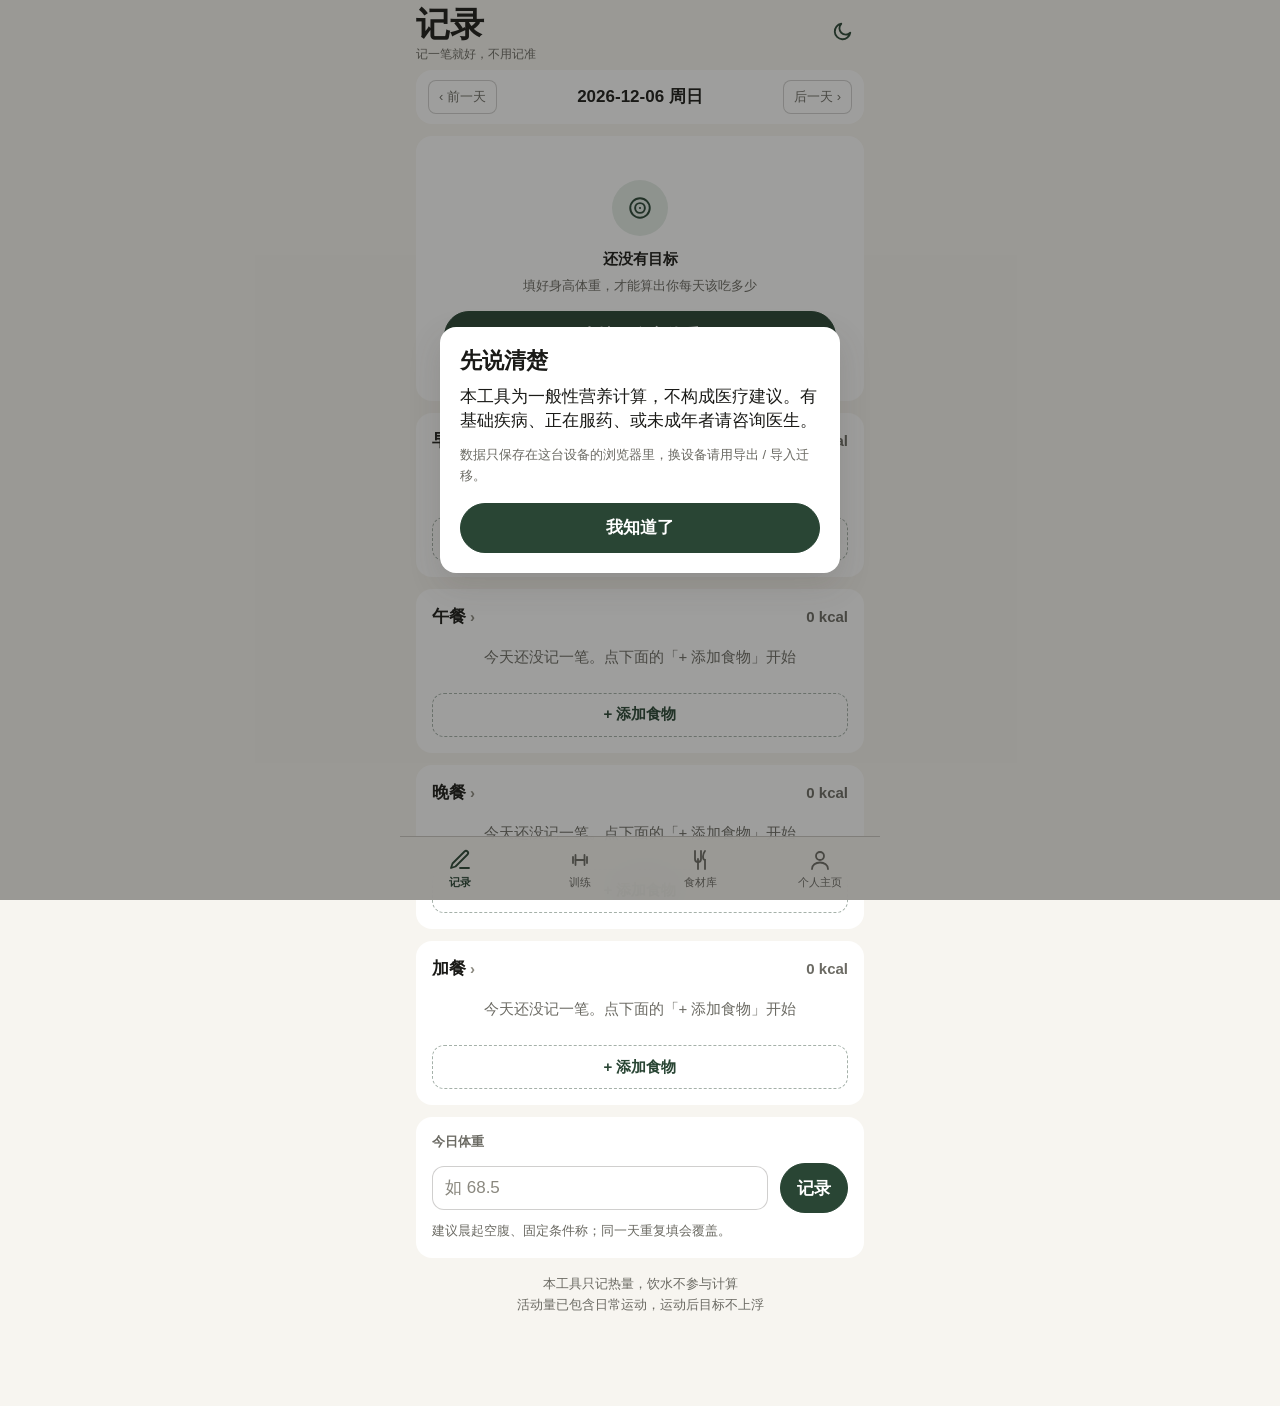
==== commit 473a9a96: "sync: pull latest app from source host" ====
--- a/dorm-fatloss.html
+++ b/dorm-fatloss.html
@@ -53,9 +53,6 @@
   --sub:var(--ink-2); --line:var(--separator); --track:var(--fill);
   --scrim:rgba(26,26,23,.42);
   --tabbar-bg:rgba(247,245,240,.92); --modal-bg:var(--card);
-  /* 磨砂玻璃（悬浮顶栏 / 悬浮底栏） */
-  --glass:rgba(255,255,255,.62); --glass-line:rgba(255,255,255,.60); --glass-hi:rgba(255,255,255,.85);
-  --dock-bg:rgba(255,255,255,.66);
   --toast-bg:rgba(26,26,23,.90); --toast-ink:#F7F5F0;
   /* —— 圆角（5 档） —— */
   --r-xs:8px; --r-sm:12px; --r-md:16px; --r-lg:28px; --r-pill:999px; --r:var(--r-md);
@@ -63,12 +60,7 @@
   --sp-1:4px; --sp-2:8px; --sp-3:12px; --sp-4:16px; --sp-5:20px; --sp-6:24px; --sp-8:32px;
   /* —— 字号（8 档上限） —— */
   --fs-display:44px; --fs-large:34px; --fs-title:22px; --fs-headline:17px; --fs-body:17px;
-  /* 字号（8 档上限）—— 全部乘 --fs-scale，支持应用内字号档位 */
-  --fs-scale:1;
-  --fs-display:calc(44px * var(--fs-scale)); --fs-large:calc(34px * var(--fs-scale));
-  --fs-title:calc(22px * var(--fs-scale)); --fs-headline:calc(17px * var(--fs-scale)); --fs-body:calc(17px * var(--fs-scale));
-  --fs-subhead:calc(15px * var(--fs-scale)); --fs-footnote:calc(13px * var(--fs-scale));
-  --fs-caption:var(--fs-footnote); --fs-number:calc(17px * var(--fs-scale));
+  --fs-subhead:15px; --fs-footnote:13px; --fs-caption:12px; --fs-number:17px;
   /* —— 阴影（仅浮层；卡片永不用阴影） —— */
   --elev-1:0 2px 8px rgba(60,56,50,.10); --elev-2:0 12px 32px rgba(60,56,50,.16); --elev-3:0 24px 70px rgba(60,56,50,.24);
   --shadow:var(--elev-1);
@@ -97,8 +89,6 @@
   --track:var(--fill); --disabled:rgba(242,240,235,.38);
   --scrim:rgba(0,0,0,.60);
   --tabbar-bg:rgba(14,18,16,.92); --modal-bg:var(--card);
-  --glass:rgba(31,38,35,.66); --glass-line:rgba(255,255,255,.10); --glass-hi:rgba(255,255,255,.14);
-  --dock-bg:rgba(31,38,35,.70);
   --toast-bg:rgba(242,240,235,.92); --toast-ink:#12211A;
   --copper:#C9A46B; --copper-200:#C9A46B;
   --elev-1:0 2px 8px rgba(0,0,0,.5); --elev-2:0 12px 32px rgba(0,0,0,.55); --elev-3:0 24px 70px rgba(0,0,0,.6);
@@ -157,26 +147,17 @@
 /* ============================================================
    2. 骨架
    ============================================================ */
-.app{max-width:480px;margin:0 auto;min-height:100vh;background:var(--bg);padding-bottom:calc(104px + env(safe-area-inset-bottom));position:relative;}
-/* 顶栏：默认融进页面（大标题清晰可读）→ 滚动后浮出「磨砂玻璃条」，始终保留「我在哪」 */
-.topbar{position:sticky;top:0;z-index:50;display:flex;align-items:center;justify-content:space-between;gap:10px;
-  padding:calc(6px + env(safe-area-inset-top)) var(--sp-4) var(--sp-2);
-  background:transparent;border:1px solid transparent;border-radius:0;
-  transition:background var(--dur-base) ease, box-shadow var(--dur-base) ease,
-             border-color var(--dur-base) ease, border-radius var(--dur-base) ease, margin var(--dur-base) ease;}
-.topbar.scrolled{
-  margin:var(--sp-2) var(--sp-3) 0;
-  padding:var(--sp-2) var(--sp-4);
-  border-radius:var(--r-lg);
-  background:var(--glass);
-  -webkit-backdrop-filter:blur(24px) saturate(180%);backdrop-filter:blur(24px) saturate(180%);
-  border-color:var(--glass-line);
-  box-shadow:inset 0 1px 0 var(--glass-hi), var(--elev-1);
-}
+.app{max-width:480px;margin:0 auto;min-height:100vh;background:var(--bg);padding-bottom:calc(74px + env(safe-area-inset-bottom));position:relative;}
+.topbar{position:sticky;top:0;z-index:50;display:flex;align-items:flex-start;justify-content:space-between;gap:10px;
+  padding:calc(6px + env(safe-area-inset-top)) 16px 6px;
+  background:var(--tabbar-bg);
+  -webkit-backdrop-filter:saturate(1.8) blur(20px);backdrop-filter:saturate(1.8) blur(20px);
+  border-bottom:1px solid transparent;transition:border-color var(--dur-press) ease;}
+.topbar.scrolled{border-bottom-color:var(--line);}
 .tb-main{min-width:0;}
-.topbar h1{font-size:var(--fs-large);font-weight:600;margin:0;letter-spacing:-.5px;line-height:1.1;
-  transition:font-size var(--dur-base) var(--ease-soft);transform-origin:left center;}
-.topbar.scrolled h1{font-size:var(--fs-headline);letter-spacing:0;}
+.topbar h1{font-size:34px;font-weight:600;margin:0;letter-spacing:-.5px;line-height:1.1;
+  transition:font-size var(--dur-press) var(--ease-soft);transform-origin:left center;}
+.topbar.scrolled h1{font-size:17px;letter-spacing:0;}
 .topbar .sub{font-size:var(--fs-caption);color:var(--sub);margin-top:3px;
   transition:opacity var(--dur-press) ease,max-height var(--dur-press) ease,margin var(--dur-press) ease;overflow:hidden;}
 .topbar.scrolled .sub{opacity:0;max-height:0;margin-top:0;}
@@ -245,14 +226,14 @@
 .ring svg{transform:rotate(-90deg);display:block;}
 .ring-fg{transition:stroke-dashoffset var(--dur-num) var(--ease-out);}
 .ring .ctr{position:absolute;inset:0;display:flex;flex-direction:column;align-items:center;justify-content:center;}
-.ring .ctr .v{font-size:calc(28px * var(--fs-scale));font-weight:700;line-height:1;font-variant-numeric:tabular-nums;}
-.ring .ctr .l{font-size:calc(12px * var(--fs-scale));color:var(--sub);margin-top:4px;}
+.ring .ctr .v{font-size:28px;font-weight:700;line-height:1;font-variant-numeric:tabular-nums;}
+.ring .ctr .l{font-size:12px;color:var(--sub);margin-top:inherit;margin-top:4px;}
 .ring-info{flex:1;min-width:0;}
 .kv{display:flex;gap:var(--sp-2);justify-content:space-between;font-size:var(--fs-footnote);color:var(--sub);}
 .kv b{color:var(--ink);font-variant-numeric:tabular-nums;font-weight:700;}
 .macros{display:flex;gap:var(--sp-2);margin-top:var(--sp-3);}
 .macro{flex:1;background:var(--accent-tint);border-radius:var(--r-sm);padding:var(--sp-2) 6px;text-align:center;}
-.macro .ml{font-size:calc(12px * var(--fs-scale));color:var(--sub);}
+.macro .ml{font-size:12px;color:var(--sub);}
 .macro .ml .dot{display:inline-block;width:7px;height:7px;border-radius:var(--r-pill);margin-right:5px;vertical-align:1px;}
 
 /* ============================================================
@@ -286,7 +267,7 @@
   transition:opacity var(--dur-base) ease, visibility 0s linear var(--dur-base);}
 .detail-scrim.show{opacity:1;visibility:visible;transition:opacity var(--dur-base) ease;}
 .detail-scrim.dragging{transition:none !important;}
-.preview-hint{position:fixed;left:50%;bottom:calc(120px + env(safe-area-inset-bottom));transform:translateX(-50%);
+.preview-hint{position:fixed;left:50%;bottom:calc(88px + env(safe-area-inset-bottom));transform:translateX(-50%);
   z-index:80;background:var(--toast-bg);color:var(--toast-ink);font-size:var(--fs-footnote);font-weight:500;
   padding:6px 12px;border-radius:var(--r-pill);opacity:0;transition:opacity var(--dur-fast) ease;pointer-events:none;}
 .preview-hint.show{opacity:1;}
@@ -338,7 +319,7 @@
    ============================================================ */
 .res{display:grid;grid-template-columns:1fr 1fr;gap:var(--sp-2);}
 .res .cell{background:var(--accent-tint);border-radius:var(--r-sm);padding:var(--sp-2) 10px;}
-.res .cell .l{font-size:calc(12px * var(--fs-scale));color:var(--sub);}
+.res .cell .l{font-size:12px;color:var(--sub);}
 .res .cell .v{font-size:var(--fs-number);font-weight:700;font-variant-numeric:tabular-nums;}
 .hero{background:var(--accent);color:#fff;border-radius:var(--r-md);padding:var(--sp-5);margin-bottom:var(--sp-3);}
 .hero .l{font-size:var(--fs-footnote);opacity:.88;}
@@ -372,7 +353,7 @@
 .qtybox .q-lbl{font-size:var(--fs-footnote);color:var(--sub);margin:var(--sp-4) 0 var(--sp-2);}
 .qtybox .chips{flex-wrap:wrap;overflow:visible;}
 .qtybox .q-qtyrow{display:flex;align-items:center;gap:var(--sp-3);}
-.qtybox .q-qtyrow input{flex:1;min-width:0;min-height:56px;font-size:calc(26px * var(--fs-scale));font-weight:700;text-align:center;border-radius:var(--r-sm);}
+.qtybox .q-qtyrow input{flex:1;min-width:0;min-height:56px;font-size:26px;font-weight:700;text-align:center;border-radius:var(--r-sm);}
 .qtybox .q-ulabel{flex:0 0 auto;font-size:var(--fs-subhead);font-weight:600;color:var(--sub);background:var(--fill);border-radius:var(--r-xs);padding:0 14px;height:44px;display:inline-flex;align-items:center;}
 
 /* ============================================================
@@ -410,7 +391,7 @@
   background:var(--card);color:var(--accent-text);font-size:22px;font-weight:700;line-height:1;cursor:pointer;
   font-family:var(--font);display:inline-flex;align-items:center;justify-content:center;-webkit-tap-highlight-color:transparent;}
 .load-num{min-width:126px;text-align:center;}
-.load-num .v{font-size:calc(26px * var(--fs-scale));font-weight:700;font-variant-numeric:tabular-nums;line-height:1.1;}
+.load-num .v{font-size:26px;font-weight:700;font-variant-numeric:tabular-nums;line-height:1.1;}
 .load-num .u{font-size:var(--fs-footnote);color:var(--sub);margin-top:2px;}
 .set-row{display:flex;align-items:center;gap:var(--sp-3);min-height:56px;padding:var(--sp-3) 0;border-bottom:1px solid var(--line);border-radius:var(--r-xs);}
 .set-row:last-of-type{border-bottom:0;}
@@ -434,28 +415,20 @@
 /* ============================================================
    8. 底部 tab（安全区）
    ============================================================ */
-/* 底部导航：悬浮磨砂玻璃胶囊（参考拼豆 dock：blur 32 + saturate 200% + 内高光 + 品牌色选中药丸） */
 .tabbar{
-  position:fixed;left:var(--sp-3);right:var(--sp-3);bottom:calc(var(--sp-3) + env(safe-area-inset-bottom));
-  z-index:60;max-width:456px;margin:0 auto;
-  display:flex;align-items:center;gap:2px;padding:6px;
-  border-radius:var(--r-pill);
-  background:var(--dock-bg);
-  -webkit-backdrop-filter:blur(32px) saturate(200%);backdrop-filter:blur(32px) saturate(200%);
-  border:1px solid var(--glass-line);
-  box-shadow:inset 0 1px 0 var(--glass-hi), 0 14px 40px rgba(90,72,64,.16);
+  position:fixed;left:0;right:0;bottom:0;z-index:60;
+  max-width:480px;margin:0 auto;background:var(--tabbar-bg);
+  border-top:1px solid var(--line);
+  display:flex;padding-bottom:calc(7px + env(safe-area-inset-bottom));
+  backdrop-filter:saturate(1.8) blur(20px);-webkit-backdrop-filter:saturate(1.8) blur(20px);
 }
 .tabbar > button{
-  flex:1;min-height:52px;border:0;background:transparent;cursor:pointer;border-radius:var(--r-pill);
+  flex:1;min-height:56px;border:0;background:transparent;cursor:pointer;
   display:flex;flex-direction:column;align-items:center;justify-content:center;gap:3px;
-  font-family:var(--font);font-size:calc(11px * var(--fs-scale));color:var(--sub);padding:6px 0;
-  transition:background var(--dur-base) ease,color var(--dur-fast) var(--ease-out);
-}
-.tabbar > button[aria-current=true]{
-  color:var(--accent-text);font-weight:600;
-  background:var(--accent-tint);
-  box-shadow:inset 0 1px 0 var(--glass-hi);
-}
+  font-family:var(--font);font-size:11px;color:var(--sub);padding:var(--sp-2) 0 0;
+  transition:color var(--dur-fast) var(--ease-out);
+}
+.tabbar > button[aria-current=true]{color:var(--accent-text);font-weight:600;}
 .tabbar > button svg{width:24px;height:24px;display:block;}
 
 /* ============================================================
@@ -478,15 +451,6 @@
 .sheet.show{transform:translate(-50%,-50%) scale(1);opacity:1;visibility:visible;
   transition:transform var(--dur-base) var(--ease-spring), opacity .2s ease;}
 .grab{display:none;}
-/* 底部弹层（任务型：配餐）：顶部圆角 + grabber，下滑可关闭 */
-.sheet.bottom{left:0;right:0;bottom:0;top:auto;width:auto;max-width:480px;margin:0 auto;
-  border-radius:var(--r-lg) var(--r-lg) 0 0;max-height:92vh;transform:translateY(100%);
-  padding-bottom:env(safe-area-inset-bottom);box-shadow:var(--elev-3);}
-.sheet.bottom.show{transform:translateY(0);}
-.sheet.bottom.dragging{transition:none !important;}
-.sheet.bottom .grab{display:block;width:44px;height:5px;border-radius:var(--r-pill);
-  background:var(--separator);margin:10px auto 4px;flex:0 0 auto;}
-.sheet.bottom .sheet-hd{padding-top:var(--sp-2);}
 .sheet-hd{display:flex;align-items:center;justify-content:space-between;gap:var(--sp-3);padding:var(--sp-4) var(--sp-4) var(--sp-3);border-bottom:1px solid var(--line);}
 .sheet-hd .t{font-size:var(--fs-headline);font-weight:600;letter-spacing:-.2px;}
 .sheet-hd .x{position:relative;flex:0 0 32px;width:32px;height:32px;min-height:32px;padding:0;border:0;border-radius:var(--r-pill);background:var(--fill);color:var(--sub);font-size:15px;line-height:1;cursor:pointer;display:inline-flex;align-items:center;justify-content:center;-webkit-tap-highlight-color:transparent;}
@@ -496,7 +460,7 @@
 .modal .box{background:var(--modal-bg);border-radius:var(--r-md);padding:var(--sp-5);max-width:400px;width:100%;box-shadow:var(--elev-2);}
 .modal.show .box{animation:modalIn var(--dur-base) var(--ease-spring);}
 @keyframes modalIn{from{transform:scale(.94);opacity:0;}to{transform:scale(1);opacity:1;}}
-.toast{position:fixed;left:50%;bottom:calc(108px + env(safe-area-inset-bottom));z-index:100;
+.toast{position:fixed;left:50%;bottom:calc(76px + env(safe-area-inset-bottom));z-index:100;
   display:flex;align-items:center;gap:var(--sp-3);max-width:calc(100vw - 32px);
   background:var(--toast-bg);color:var(--toast-ink);font-size:var(--fs-subhead);font-weight:500;
   padding:var(--sp-3) var(--sp-4);border-radius:var(--r-sm);box-shadow:var(--elev-2);
@@ -1230,7 +1194,6 @@
   date: todayKey(),
   logMonths: 2,
   sheet: null,
-  sheetMode: "center",
   foodQ: "", foodCat: "全部",
   calcWarn: null,
   /* 训练页：筛选态 + 卡内交互态（本批为界面预览，不入库、不落盘） */
@@ -1631,12 +1594,6 @@
 
   /* 身体数据（归入「设置」组） */
   h += '<div class="grouphd">设置</div>';
-  h += '<div class="card"><h2>显示</h2>'
-     + '<div class="q-lbl" style="margin:0 0 6px;">字号</div>'
-     + '<div class="seg">' + FS_STEPS.map(function(s, i){
-          return '<button type="button" data-act="fsScale" data-v="' + s.k + '" aria-pressed="' + ((fsStepIndex(fsCurKey())) === i) + '">' + s.label + '</button>';
-        }).join("") + '</div>'
-     + '<div class="f-cap mt6">正文、数字与图表标签同步缩放，不改系统设置。</div></div>';
   h += '<div class="card"><h2>身体数据</h2><div class="res">'
      + '<div class="cell"><div class="l">性别</div><div class="v">' + (p.gender === "female" ? "女" : "男") + '</div></div>'
      + '<div class="cell"><div class="l">年龄</div><div class="v">' + (p.age == null ? "—" : p.age) + '</div></div>'
@@ -2472,82 +2429,20 @@
 /* ============================================================================
  * 八、添加食物弹层（含手动估算 / 弹层内新建）
  * ========================================================================== */
-/* mode: "center"（默认，添加食物类表单）| "bottom"（任务型流程，配餐） */
-function openSheet(title, html, mode){
-  var sh = $("sheet");
-  if (mode) state.sheetMode = mode;
-  sh.classList.toggle("bottom", state.sheetMode === "bottom");
+function openSheet(title, html){
   $("sheetTitle").textContent = title;
   $("sheetBody").innerHTML = html;
-  sh.classList.add("show");
+  $("sheet").classList.add("show");
   $("scrim").classList.add("show");
   document.body.style.overflow = "hidden";
 }
 function closeSheet(){
-  var sh = $("sheet");
-  sh.classList.remove("show", "bottom", "dragging");
-  $("scrim").classList.remove("show", "dragging");
-  sh.style.transform = "";
-  sh.style.transition = "";
-  $("scrim").style.opacity = "";
-  $("scrim").style.transition = "";
+  $("sheet").classList.remove("show");
+  $("scrim").classList.remove("show");
+  $("sheet").style.transform = "";
   document.body.style.overflow = "";
   state.sheet = null;
-  state.sheetMode = "center";
-}
-/* 任务型弹层（配餐）走底部：grabber + 下滑关闭 + 方向锁定 + 边界阻尼 + 落点预览 */
-function openBottomSheet(title, html){
-  openSheet(title, html, "bottom");
-}
-/* 弹层内联重绘：沿用当前模式，不改变底部/居中 */
-function refreshSheet(title, html){
-  openSheet(title, html, state.sheetMode || "center");
-}
-(function(){
-  var drag = null, axis = null, v = 0, lastY = 0, lastT = 0;
-  function H(){ var s = $("sheet"); return s ? s.getBoundingClientRect().height : 400; }
-  function rubber(y){
-    var max = H() * 0.55;
-    return (1 - 1 / (Math.abs(y) * 0.55 / max + 1)) * max * (y < 0 ? -1 : 1);
-  }
-  document.addEventListener("pointerdown", function(e){
-    var s = $("sheet");
-    if (!s || !s.classList.contains("bottom") || !s.classList.contains("show")) return;
-    if (!(e.target.closest(".grab") || e.target.closest(".sheet-hd"))) return;
-    drag = { y0:e.clientY, x0:e.clientX }; axis = null; v = 0; lastY = e.clientY; lastT = performance.now();
-  }, true);
-  document.addEventListener("pointermove", function(e){
-    if (!drag) return;
-    var s = $("sheet"), dy = e.clientY - drag.y0, ady = Math.abs(dy), adx = Math.abs(e.clientX - drag.x0);
-    if (!axis){
-      if (ady < 8) return;
-      if (ady > adx * 1.5) axis = "y"; else { drag = null; return; }
-      s.classList.add("dragging"); $("scrim").classList.add("dragging");
-    }
-    var now = performance.now(), dt = Math.max(1, now - lastT);
-    v = (e.clientY - lastY) / dt; lastY = e.clientY; lastT = now;
-    var move = dy < 0 ? rubber(dy) : dy;
-    s.style.transform = "translateY(" + move.toFixed(1) + "px)";
-    $("scrim").style.opacity = String(Math.max(0, Math.min(1, 1 - Math.abs(move) / H())));
-  }, {passive:true});
-  function finish(){
-    if (!drag || axis !== "y"){ drag = null; return; }
-    var s = $("sheet"), dy = parseFloat(s.style.transform.replace(/[^0-9.\-]/g, "")) || 0;
-    drag = null; axis = null;
-    s.classList.remove("dragging"); $("scrim").classList.remove("dragging");
-    if (dy >= H() * 0.25 || (v >= 0.5 && dy >= 60)) { closeSheet(); return; }
-    s.style.transition = "transform var(--dur-base) var(--ease-spring)";
-    $("scrim").style.transition = "opacity var(--dur-base) ease";
-    s.style.transform = "translateY(0)"; $("scrim").style.opacity = "1";
-    setTimeout(function(){
-      var ss = $("sheet");
-      if (ss){ ss.style.transition = ""; ss.style.transform = ""; }
-      var sc = $("scrim"); if (sc){ sc.style.transition = ""; sc.style.opacity = ""; }
-    }, 320);
-  }
-  document.addEventListener("pointerup", finish);
-  document.addEventListener("pointercancel", function(){ drag = null; axis = null; var s = $("sheet"); if (s){ s.classList.remove("dragging"); if (s.classList.contains("show")) s.style.transform = "translateY(0)"; } });
-})();
+}
 
 function openAdd(date, meal){
   state.sheet = { type:"add", date:date, meal:meal, sel:null, unit:null, qty:null,
@@ -2953,8 +2848,7 @@
     state.sheet = { type:"planner", date: state.date || todayKey(),
                     goal: DB.profile.goal || "fatloss", level: DB.profile.level || 3,
                     opt:{ breakfast:0, lunch:0, dinner:0 }, plans: buildPlans() };
-    /* 配餐是任务型流程：走底部弹层（下滑可关闭） */
-    openBottomSheet("按档位配三餐", plannerSheetHTML());
+    openSheet("按档位配三餐", plannerSheetHTML());
   }
   if (!b) { build(); return; }
   /* 组合枚举在大食材库下可能 >200ms：先绘制 spinner，再计算 */
@@ -3235,7 +3129,6 @@
   switch (act) {
     case "tab": setTab(el.dataset.tab); break;
     case "theme": toggleTheme(); break;
-    case "fsScale": setFsScale(el.dataset.v); renderMe(); break;
 
     case "shiftDay":
       state.date = shiftDate(state.date, num(el.dataset.n, 0));
@@ -3254,7 +3147,7 @@
       applyPlanGoal(S.goal, S.level);
       S.plans = buildPlans();
       S.opt = { breakfast:0, lunch:0, dinner:0 };
-      refreshSheet($("sheetTitle").textContent, plannerSheetHTML());
+      openSheet($("sheetTitle").textContent, plannerSheetHTML());
       if (state.tab === "today") renderToday(); else renderMe();
       break;
     }
@@ -3264,7 +3157,7 @@
       applyPlanGoal(S.goal, S.level);
       S.plans = buildPlans();
       S.opt = { breakfast:0, lunch:0, dinner:0 };
-      refreshSheet($("sheetTitle").textContent, plannerSheetHTML());
+      openSheet($("sheetTitle").textContent, plannerSheetHTML());
       if (state.tab === "today") renderToday(); else renderMe();
       break;
     }
@@ -3293,13 +3186,13 @@
         + '<button type="button" class="btn ghost" style="flex:1;" data-act="closeModal">先不了</button></div>');
       break;
     case "resetYes":
-      try { localStorage.removeItem(KEY); localStorage.removeItem("df_theme"); localStorage.removeItem("df_fs"); } catch(e){}
+      try { localStorage.removeItem(KEY); localStorage.removeItem("df_theme"); } catch(e){}
       location.reload();
       break;
     case "pOpt": {
       if (!S) break;
       S.opt[el.dataset.m] = num(el.dataset.i, 0);
-      refreshSheet($("sheetTitle").textContent, plannerSheetHTML());
+      openSheet($("sheetTitle").textContent, plannerSheetHTML());
       break;
     }
     case "pUseMeal": {
@@ -3743,37 +3636,6 @@
   setTheme(cur === "dark" ? "light" : "dark");
 }
 
-/* 应用内字号档位：5 档，乘到 --fs-scale 上，全站字号随之缩放 */
-var FS_STEPS = [
-  { k:"xs", label:"小",   v:0.90 },
-  { k:"s",  label:"偏小", v:0.95 },
-  { k:"m",  label:"标准", v:1.00 },
-  { k:"l",  label:"偏大", v:1.08 },
-  { k:"xl", label:"大",   v:1.16 }
-];
-function fsStepIndex(k){
-  for (var i = 0; i < FS_STEPS.length; i++) if (FS_STEPS[i].k === k) return i;
-  return 2;
-}
-function fsCurKey(){
-  var k = "m";
-  try { k = localStorage.getItem("df_fs") || "m"; } catch(e){}
-  return FS_STEPS[fsStepIndex(k)].k;
-}
-function setFsScale(k){
-  var i = fsStepIndex(k);
-  document.documentElement.style.setProperty("--fs-scale", String(FS_STEPS[i].v));
-  try { localStorage.setItem("df_fs", FS_STEPS[i].k); } catch(e){}
-  document.documentElement.setAttribute("data-fs", FS_STEPS[i].k);
-  /* 字号变了 → 环形/分段控件的像素尺寸要重算 */
-  if (typeof syncSeg === "function") syncSeg();
-}
-function initFsScale(){
-  var k = "m";
-  try { k = localStorage.getItem("df_fs") || "m"; } catch(e){}
-  setFsScale(k);
-}
-
 /* 分段控件：滑动选择块（iOS Segmented Control 观感） */
 function syncSeg(){
   var segs = document.querySelectorAll(".seg");
@@ -3796,7 +3658,6 @@
   mergeDupLogs(); save();
   state.date = todayKey();
   setTheme(localStorage.getItem("df_theme") || "auto");
-  initFsScale();
   setTab("today");
   window.addEventListener("scroll", syncNav, {passive:true});
   syncNav();
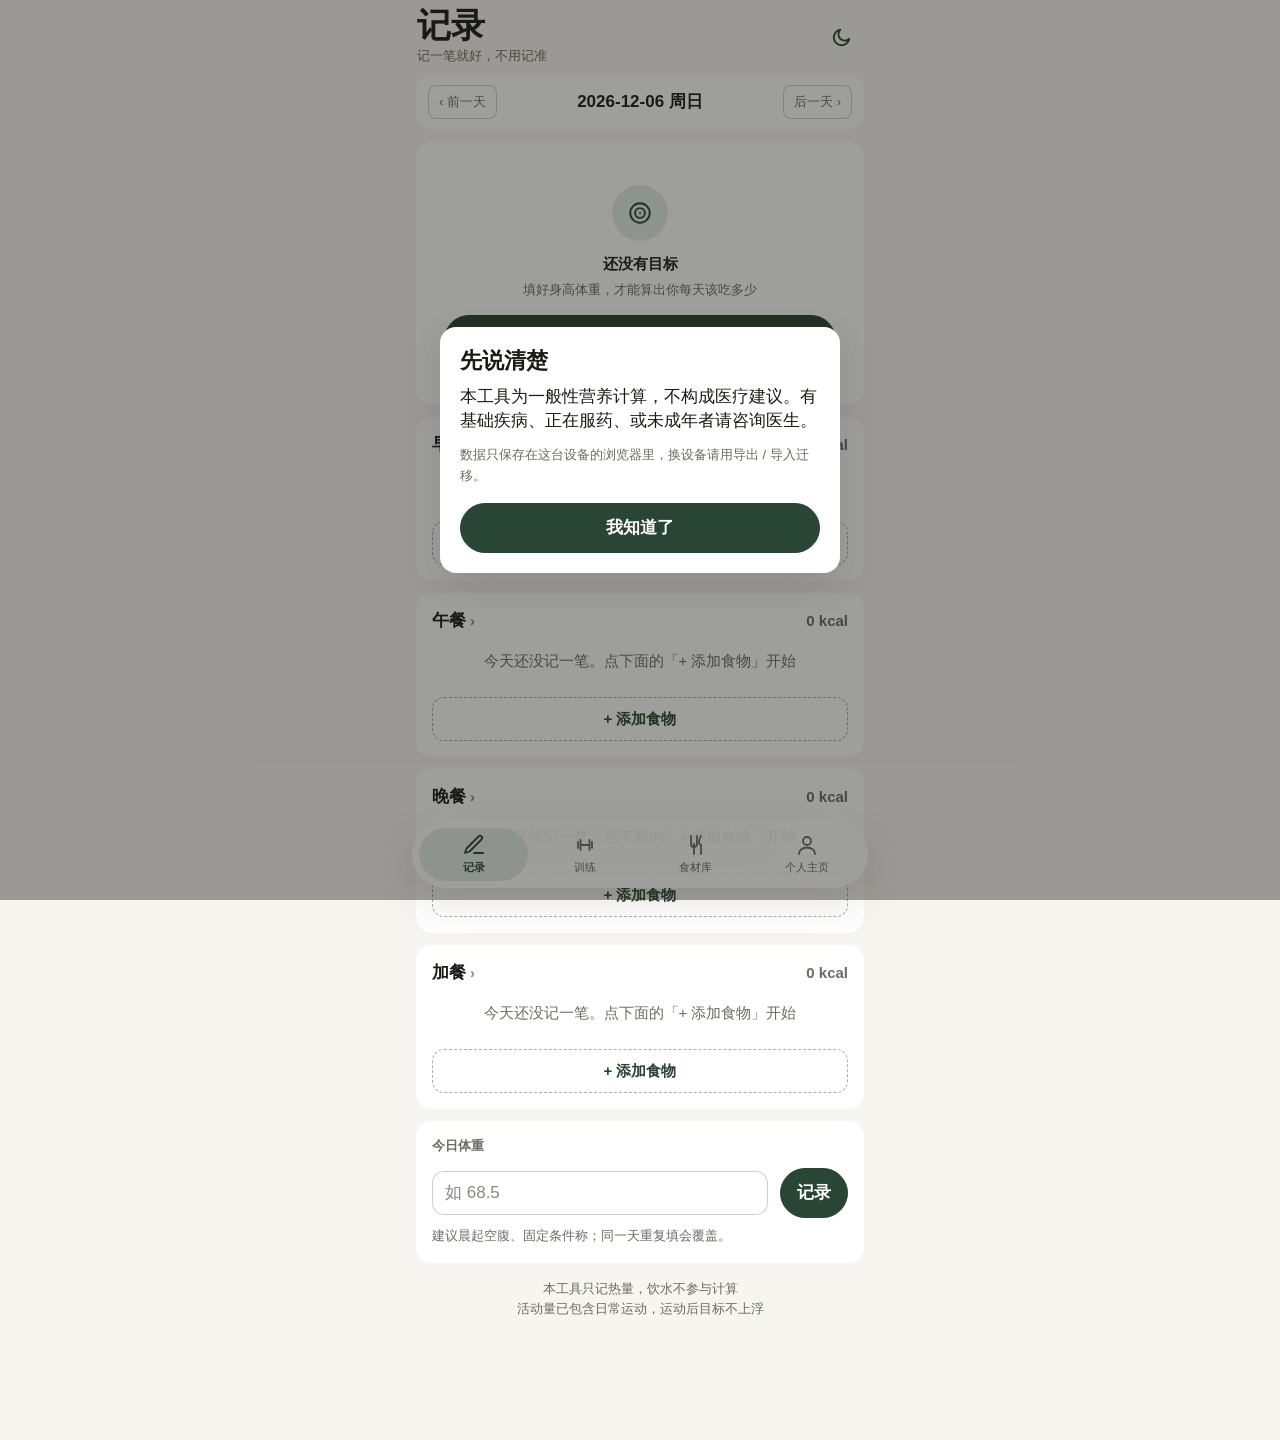
==== commit ae05d2f6: "feat: glass nav, bottom-sheet planner, in-app font scale" ====
--- a/dorm-fatloss.html
+++ b/dorm-fatloss.html
@@ -53,6 +53,9 @@
   --sub:var(--ink-2); --line:var(--separator); --track:var(--fill);
   --scrim:rgba(26,26,23,.42);
   --tabbar-bg:rgba(247,245,240,.92); --modal-bg:var(--card);
+  /* 磨砂玻璃（悬浮顶栏 / 悬浮底栏） */
+  --glass:rgba(255,255,255,.62); --glass-line:rgba(255,255,255,.60); --glass-hi:rgba(255,255,255,.85);
+  --dock-bg:rgba(255,255,255,.66);
   --toast-bg:rgba(26,26,23,.90); --toast-ink:#F7F5F0;
   /* —— 圆角（5 档） —— */
   --r-xs:8px; --r-sm:12px; --r-md:16px; --r-lg:28px; --r-pill:999px; --r:var(--r-md);
@@ -60,7 +63,12 @@
   --sp-1:4px; --sp-2:8px; --sp-3:12px; --sp-4:16px; --sp-5:20px; --sp-6:24px; --sp-8:32px;
   /* —— 字号（8 档上限） —— */
   --fs-display:44px; --fs-large:34px; --fs-title:22px; --fs-headline:17px; --fs-body:17px;
-  --fs-subhead:15px; --fs-footnote:13px; --fs-caption:12px; --fs-number:17px;
+  /* 字号（8 档上限）—— 全部乘 --fs-scale，支持应用内字号档位 */
+  --fs-scale:1;
+  --fs-display:calc(44px * var(--fs-scale)); --fs-large:calc(34px * var(--fs-scale));
+  --fs-title:calc(22px * var(--fs-scale)); --fs-headline:calc(17px * var(--fs-scale)); --fs-body:calc(17px * var(--fs-scale));
+  --fs-subhead:calc(15px * var(--fs-scale)); --fs-footnote:calc(13px * var(--fs-scale));
+  --fs-caption:var(--fs-footnote); --fs-number:calc(17px * var(--fs-scale));
   /* —— 阴影（仅浮层；卡片永不用阴影） —— */
   --elev-1:0 2px 8px rgba(60,56,50,.10); --elev-2:0 12px 32px rgba(60,56,50,.16); --elev-3:0 24px 70px rgba(60,56,50,.24);
   --shadow:var(--elev-1);
@@ -89,6 +97,8 @@
   --track:var(--fill); --disabled:rgba(242,240,235,.38);
   --scrim:rgba(0,0,0,.60);
   --tabbar-bg:rgba(14,18,16,.92); --modal-bg:var(--card);
+  --glass:rgba(31,38,35,.66); --glass-line:rgba(255,255,255,.10); --glass-hi:rgba(255,255,255,.14);
+  --dock-bg:rgba(31,38,35,.70);
   --toast-bg:rgba(242,240,235,.92); --toast-ink:#12211A;
   --copper:#C9A46B; --copper-200:#C9A46B;
   --elev-1:0 2px 8px rgba(0,0,0,.5); --elev-2:0 12px 32px rgba(0,0,0,.55); --elev-3:0 24px 70px rgba(0,0,0,.6);
@@ -147,17 +157,26 @@
 /* ============================================================
    2. 骨架
    ============================================================ */
-.app{max-width:480px;margin:0 auto;min-height:100vh;background:var(--bg);padding-bottom:calc(74px + env(safe-area-inset-bottom));position:relative;}
-.topbar{position:sticky;top:0;z-index:50;display:flex;align-items:flex-start;justify-content:space-between;gap:10px;
-  padding:calc(6px + env(safe-area-inset-top)) 16px 6px;
-  background:var(--tabbar-bg);
-  -webkit-backdrop-filter:saturate(1.8) blur(20px);backdrop-filter:saturate(1.8) blur(20px);
-  border-bottom:1px solid transparent;transition:border-color var(--dur-press) ease;}
-.topbar.scrolled{border-bottom-color:var(--line);}
+.app{max-width:480px;margin:0 auto;min-height:100vh;background:var(--bg);padding-bottom:calc(104px + env(safe-area-inset-bottom));position:relative;}
+/* 顶栏：默认融进页面（大标题清晰可读）→ 滚动后浮出「磨砂玻璃条」，始终保留「我在哪」 */
+.topbar{position:sticky;top:0;z-index:50;display:flex;align-items:center;justify-content:space-between;gap:10px;
+  padding:calc(6px + env(safe-area-inset-top)) var(--sp-4) var(--sp-2);
+  background:transparent;border:1px solid transparent;border-radius:0;
+  transition:background var(--dur-base) ease, box-shadow var(--dur-base) ease,
+             border-color var(--dur-base) ease, border-radius var(--dur-base) ease, margin var(--dur-base) ease;}
+.topbar.scrolled{
+  margin:var(--sp-2) var(--sp-3) 0;
+  padding:var(--sp-2) var(--sp-4);
+  border-radius:var(--r-lg);
+  background:var(--glass);
+  -webkit-backdrop-filter:blur(24px) saturate(180%);backdrop-filter:blur(24px) saturate(180%);
+  border-color:var(--glass-line);
+  box-shadow:inset 0 1px 0 var(--glass-hi), var(--elev-1);
+}
 .tb-main{min-width:0;}
-.topbar h1{font-size:34px;font-weight:600;margin:0;letter-spacing:-.5px;line-height:1.1;
-  transition:font-size var(--dur-press) var(--ease-soft);transform-origin:left center;}
-.topbar.scrolled h1{font-size:17px;letter-spacing:0;}
+.topbar h1{font-size:var(--fs-large);font-weight:600;margin:0;letter-spacing:-.5px;line-height:1.1;
+  transition:font-size var(--dur-base) var(--ease-soft);transform-origin:left center;}
+.topbar.scrolled h1{font-size:var(--fs-headline);letter-spacing:0;}
 .topbar .sub{font-size:var(--fs-caption);color:var(--sub);margin-top:3px;
   transition:opacity var(--dur-press) ease,max-height var(--dur-press) ease,margin var(--dur-press) ease;overflow:hidden;}
 .topbar.scrolled .sub{opacity:0;max-height:0;margin-top:0;}
@@ -226,14 +245,14 @@
 .ring svg{transform:rotate(-90deg);display:block;}
 .ring-fg{transition:stroke-dashoffset var(--dur-num) var(--ease-out);}
 .ring .ctr{position:absolute;inset:0;display:flex;flex-direction:column;align-items:center;justify-content:center;}
-.ring .ctr .v{font-size:28px;font-weight:700;line-height:1;font-variant-numeric:tabular-nums;}
-.ring .ctr .l{font-size:12px;color:var(--sub);margin-top:inherit;margin-top:4px;}
+.ring .ctr .v{font-size:calc(28px * var(--fs-scale));font-weight:700;line-height:1;font-variant-numeric:tabular-nums;}
+.ring .ctr .l{font-size:calc(12px * var(--fs-scale));color:var(--sub);margin-top:4px;}
 .ring-info{flex:1;min-width:0;}
 .kv{display:flex;gap:var(--sp-2);justify-content:space-between;font-size:var(--fs-footnote);color:var(--sub);}
 .kv b{color:var(--ink);font-variant-numeric:tabular-nums;font-weight:700;}
 .macros{display:flex;gap:var(--sp-2);margin-top:var(--sp-3);}
 .macro{flex:1;background:var(--accent-tint);border-radius:var(--r-sm);padding:var(--sp-2) 6px;text-align:center;}
-.macro .ml{font-size:12px;color:var(--sub);}
+.macro .ml{font-size:calc(12px * var(--fs-scale));color:var(--sub);}
 .macro .ml .dot{display:inline-block;width:7px;height:7px;border-radius:var(--r-pill);margin-right:5px;vertical-align:1px;}
 
 /* ============================================================
@@ -267,7 +286,7 @@
   transition:opacity var(--dur-base) ease, visibility 0s linear var(--dur-base);}
 .detail-scrim.show{opacity:1;visibility:visible;transition:opacity var(--dur-base) ease;}
 .detail-scrim.dragging{transition:none !important;}
-.preview-hint{position:fixed;left:50%;bottom:calc(88px + env(safe-area-inset-bottom));transform:translateX(-50%);
+.preview-hint{position:fixed;left:50%;bottom:calc(120px + env(safe-area-inset-bottom));transform:translateX(-50%);
   z-index:80;background:var(--toast-bg);color:var(--toast-ink);font-size:var(--fs-footnote);font-weight:500;
   padding:6px 12px;border-radius:var(--r-pill);opacity:0;transition:opacity var(--dur-fast) ease;pointer-events:none;}
 .preview-hint.show{opacity:1;}
@@ -319,7 +338,7 @@
    ============================================================ */
 .res{display:grid;grid-template-columns:1fr 1fr;gap:var(--sp-2);}
 .res .cell{background:var(--accent-tint);border-radius:var(--r-sm);padding:var(--sp-2) 10px;}
-.res .cell .l{font-size:12px;color:var(--sub);}
+.res .cell .l{font-size:calc(12px * var(--fs-scale));color:var(--sub);}
 .res .cell .v{font-size:var(--fs-number);font-weight:700;font-variant-numeric:tabular-nums;}
 .hero{background:var(--accent);color:#fff;border-radius:var(--r-md);padding:var(--sp-5);margin-bottom:var(--sp-3);}
 .hero .l{font-size:var(--fs-footnote);opacity:.88;}
@@ -353,7 +372,7 @@
 .qtybox .q-lbl{font-size:var(--fs-footnote);color:var(--sub);margin:var(--sp-4) 0 var(--sp-2);}
 .qtybox .chips{flex-wrap:wrap;overflow:visible;}
 .qtybox .q-qtyrow{display:flex;align-items:center;gap:var(--sp-3);}
-.qtybox .q-qtyrow input{flex:1;min-width:0;min-height:56px;font-size:26px;font-weight:700;text-align:center;border-radius:var(--r-sm);}
+.qtybox .q-qtyrow input{flex:1;min-width:0;min-height:56px;font-size:calc(26px * var(--fs-scale));font-weight:700;text-align:center;border-radius:var(--r-sm);}
 .qtybox .q-ulabel{flex:0 0 auto;font-size:var(--fs-subhead);font-weight:600;color:var(--sub);background:var(--fill);border-radius:var(--r-xs);padding:0 14px;height:44px;display:inline-flex;align-items:center;}
 
 /* ============================================================
@@ -391,7 +410,7 @@
   background:var(--card);color:var(--accent-text);font-size:22px;font-weight:700;line-height:1;cursor:pointer;
   font-family:var(--font);display:inline-flex;align-items:center;justify-content:center;-webkit-tap-highlight-color:transparent;}
 .load-num{min-width:126px;text-align:center;}
-.load-num .v{font-size:26px;font-weight:700;font-variant-numeric:tabular-nums;line-height:1.1;}
+.load-num .v{font-size:calc(26px * var(--fs-scale));font-weight:700;font-variant-numeric:tabular-nums;line-height:1.1;}
 .load-num .u{font-size:var(--fs-footnote);color:var(--sub);margin-top:2px;}
 .set-row{display:flex;align-items:center;gap:var(--sp-3);min-height:56px;padding:var(--sp-3) 0;border-bottom:1px solid var(--line);border-radius:var(--r-xs);}
 .set-row:last-of-type{border-bottom:0;}
@@ -415,20 +434,28 @@
 /* ============================================================
    8. 底部 tab（安全区）
    ============================================================ */
+/* 底部导航：悬浮磨砂玻璃胶囊（参考拼豆 dock：blur 32 + saturate 200% + 内高光 + 品牌色选中药丸） */
 .tabbar{
-  position:fixed;left:0;right:0;bottom:0;z-index:60;
-  max-width:480px;margin:0 auto;background:var(--tabbar-bg);
-  border-top:1px solid var(--line);
-  display:flex;padding-bottom:calc(7px + env(safe-area-inset-bottom));
-  backdrop-filter:saturate(1.8) blur(20px);-webkit-backdrop-filter:saturate(1.8) blur(20px);
+  position:fixed;left:var(--sp-3);right:var(--sp-3);bottom:calc(var(--sp-3) + env(safe-area-inset-bottom));
+  z-index:60;max-width:456px;margin:0 auto;
+  display:flex;align-items:center;gap:2px;padding:6px;
+  border-radius:var(--r-pill);
+  background:var(--dock-bg);
+  -webkit-backdrop-filter:blur(32px) saturate(200%);backdrop-filter:blur(32px) saturate(200%);
+  border:1px solid var(--glass-line);
+  box-shadow:inset 0 1px 0 var(--glass-hi), 0 14px 40px rgba(90,72,64,.16);
 }
 .tabbar > button{
-  flex:1;min-height:56px;border:0;background:transparent;cursor:pointer;
+  flex:1;min-height:52px;border:0;background:transparent;cursor:pointer;border-radius:var(--r-pill);
   display:flex;flex-direction:column;align-items:center;justify-content:center;gap:3px;
-  font-family:var(--font);font-size:11px;color:var(--sub);padding:var(--sp-2) 0 0;
-  transition:color var(--dur-fast) var(--ease-out);
-}
-.tabbar > button[aria-current=true]{color:var(--accent-text);font-weight:600;}
+  font-family:var(--font);font-size:calc(11px * var(--fs-scale));color:var(--sub);padding:6px 0;
+  transition:background var(--dur-base) ease,color var(--dur-fast) var(--ease-out);
+}
+.tabbar > button[aria-current=true]{
+  color:var(--accent-text);font-weight:600;
+  background:var(--accent-tint);
+  box-shadow:inset 0 1px 0 var(--glass-hi);
+}
 .tabbar > button svg{width:24px;height:24px;display:block;}
 
 /* ============================================================
@@ -451,6 +478,15 @@
 .sheet.show{transform:translate(-50%,-50%) scale(1);opacity:1;visibility:visible;
   transition:transform var(--dur-base) var(--ease-spring), opacity .2s ease;}
 .grab{display:none;}
+/* 底部弹层（任务型：配餐）：顶部圆角 + grabber，下滑可关闭 */
+.sheet.bottom{left:0;right:0;bottom:0;top:auto;width:auto;max-width:480px;margin:0 auto;
+  border-radius:var(--r-lg) var(--r-lg) 0 0;max-height:92vh;transform:translateY(100%);
+  padding-bottom:env(safe-area-inset-bottom);box-shadow:var(--elev-3);}
+.sheet.bottom.show{transform:translateY(0);}
+.sheet.bottom.dragging{transition:none !important;}
+.sheet.bottom .grab{display:block;width:44px;height:5px;border-radius:var(--r-pill);
+  background:var(--separator);margin:10px auto 4px;flex:0 0 auto;}
+.sheet.bottom .sheet-hd{padding-top:var(--sp-2);}
 .sheet-hd{display:flex;align-items:center;justify-content:space-between;gap:var(--sp-3);padding:var(--sp-4) var(--sp-4) var(--sp-3);border-bottom:1px solid var(--line);}
 .sheet-hd .t{font-size:var(--fs-headline);font-weight:600;letter-spacing:-.2px;}
 .sheet-hd .x{position:relative;flex:0 0 32px;width:32px;height:32px;min-height:32px;padding:0;border:0;border-radius:var(--r-pill);background:var(--fill);color:var(--sub);font-size:15px;line-height:1;cursor:pointer;display:inline-flex;align-items:center;justify-content:center;-webkit-tap-highlight-color:transparent;}
@@ -460,7 +496,7 @@
 .modal .box{background:var(--modal-bg);border-radius:var(--r-md);padding:var(--sp-5);max-width:400px;width:100%;box-shadow:var(--elev-2);}
 .modal.show .box{animation:modalIn var(--dur-base) var(--ease-spring);}
 @keyframes modalIn{from{transform:scale(.94);opacity:0;}to{transform:scale(1);opacity:1;}}
-.toast{position:fixed;left:50%;bottom:calc(76px + env(safe-area-inset-bottom));z-index:100;
+.toast{position:fixed;left:50%;bottom:calc(108px + env(safe-area-inset-bottom));z-index:100;
   display:flex;align-items:center;gap:var(--sp-3);max-width:calc(100vw - 32px);
   background:var(--toast-bg);color:var(--toast-ink);font-size:var(--fs-subhead);font-weight:500;
   padding:var(--sp-3) var(--sp-4);border-radius:var(--r-sm);box-shadow:var(--elev-2);
@@ -1194,6 +1230,7 @@
   date: todayKey(),
   logMonths: 2,
   sheet: null,
+  sheetMode: "center",
   foodQ: "", foodCat: "全部",
   calcWarn: null,
   /* 训练页：筛选态 + 卡内交互态（本批为界面预览，不入库、不落盘） */
@@ -1594,6 +1631,12 @@
 
   /* 身体数据（归入「设置」组） */
   h += '<div class="grouphd">设置</div>';
+  h += '<div class="card"><h2>显示</h2>'
+     + '<div class="q-lbl" style="margin:0 0 6px;">字号</div>'
+     + '<div class="seg">' + FS_STEPS.map(function(s, i){
+          return '<button type="button" data-act="fsScale" data-v="' + s.k + '" aria-pressed="' + ((fsStepIndex(fsCurKey())) === i) + '">' + s.label + '</button>';
+        }).join("") + '</div>'
+     + '<div class="f-cap mt6">正文、数字与图表标签同步缩放，不改系统设置。</div></div>';
   h += '<div class="card"><h2>身体数据</h2><div class="res">'
      + '<div class="cell"><div class="l">性别</div><div class="v">' + (p.gender === "female" ? "女" : "男") + '</div></div>'
      + '<div class="cell"><div class="l">年龄</div><div class="v">' + (p.age == null ? "—" : p.age) + '</div></div>'
@@ -2429,20 +2472,82 @@
 /* ============================================================================
  * 八、添加食物弹层（含手动估算 / 弹层内新建）
  * ========================================================================== */
-function openSheet(title, html){
+/* mode: "center"（默认，添加食物类表单）| "bottom"（任务型流程，配餐） */
+function openSheet(title, html, mode){
+  var sh = $("sheet");
+  if (mode) state.sheetMode = mode;
+  sh.classList.toggle("bottom", state.sheetMode === "bottom");
   $("sheetTitle").textContent = title;
   $("sheetBody").innerHTML = html;
-  $("sheet").classList.add("show");
+  sh.classList.add("show");
   $("scrim").classList.add("show");
   document.body.style.overflow = "hidden";
 }
 function closeSheet(){
-  $("sheet").classList.remove("show");
-  $("scrim").classList.remove("show");
-  $("sheet").style.transform = "";
+  var sh = $("sheet");
+  sh.classList.remove("show", "bottom", "dragging");
+  $("scrim").classList.remove("show", "dragging");
+  sh.style.transform = "";
+  sh.style.transition = "";
+  $("scrim").style.opacity = "";
+  $("scrim").style.transition = "";
   document.body.style.overflow = "";
   state.sheet = null;
-}
+  state.sheetMode = "center";
+}
+/* 任务型弹层（配餐）走底部：grabber + 下滑关闭 + 方向锁定 + 边界阻尼 + 落点预览 */
+function openBottomSheet(title, html){
+  openSheet(title, html, "bottom");
+}
+/* 弹层内联重绘：沿用当前模式，不改变底部/居中 */
+function refreshSheet(title, html){
+  openSheet(title, html, state.sheetMode || "center");
+}
+(function(){
+  var drag = null, axis = null, v = 0, lastY = 0, lastT = 0;
+  function H(){ var s = $("sheet"); return s ? s.getBoundingClientRect().height : 400; }
+  function rubber(y){
+    var max = H() * 0.55;
+    return (1 - 1 / (Math.abs(y) * 0.55 / max + 1)) * max * (y < 0 ? -1 : 1);
+  }
+  document.addEventListener("pointerdown", function(e){
+    var s = $("sheet");
+    if (!s || !s.classList.contains("bottom") || !s.classList.contains("show")) return;
+    if (!(e.target.closest(".grab") || e.target.closest(".sheet-hd"))) return;
+    drag = { y0:e.clientY, x0:e.clientX }; axis = null; v = 0; lastY = e.clientY; lastT = performance.now();
+  }, true);
+  document.addEventListener("pointermove", function(e){
+    if (!drag) return;
+    var s = $("sheet"), dy = e.clientY - drag.y0, ady = Math.abs(dy), adx = Math.abs(e.clientX - drag.x0);
+    if (!axis){
+      if (ady < 8) return;
+      if (ady > adx * 1.5) axis = "y"; else { drag = null; return; }
+      s.classList.add("dragging"); $("scrim").classList.add("dragging");
+    }
+    var now = performance.now(), dt = Math.max(1, now - lastT);
+    v = (e.clientY - lastY) / dt; lastY = e.clientY; lastT = now;
+    var move = dy < 0 ? rubber(dy) : dy;
+    s.style.transform = "translateY(" + move.toFixed(1) + "px)";
+    $("scrim").style.opacity = String(Math.max(0, Math.min(1, 1 - Math.abs(move) / H())));
+  }, {passive:true});
+  function finish(){
+    if (!drag || axis !== "y"){ drag = null; return; }
+    var s = $("sheet"), dy = parseFloat(s.style.transform.replace(/[^0-9.\-]/g, "")) || 0;
+    drag = null; axis = null;
+    s.classList.remove("dragging"); $("scrim").classList.remove("dragging");
+    if (dy >= H() * 0.25 || (v >= 0.5 && dy >= 60)) { closeSheet(); return; }
+    s.style.transition = "transform var(--dur-base) var(--ease-spring)";
+    $("scrim").style.transition = "opacity var(--dur-base) ease";
+    s.style.transform = "translateY(0)"; $("scrim").style.opacity = "1";
+    setTimeout(function(){
+      var ss = $("sheet");
+      if (ss){ ss.style.transition = ""; ss.style.transform = ""; }
+      var sc = $("scrim"); if (sc){ sc.style.transition = ""; sc.style.opacity = ""; }
+    }, 320);
+  }
+  document.addEventListener("pointerup", finish);
+  document.addEventListener("pointercancel", function(){ drag = null; axis = null; var s = $("sheet"); if (s){ s.classList.remove("dragging"); if (s.classList.contains("show")) s.style.transform = "translateY(0)"; } });
+})();
 
 function openAdd(date, meal){
   state.sheet = { type:"add", date:date, meal:meal, sel:null, unit:null, qty:null,
@@ -2848,7 +2953,8 @@
     state.sheet = { type:"planner", date: state.date || todayKey(),
                     goal: DB.profile.goal || "fatloss", level: DB.profile.level || 3,
                     opt:{ breakfast:0, lunch:0, dinner:0 }, plans: buildPlans() };
-    openSheet("按档位配三餐", plannerSheetHTML());
+    /* 配餐是任务型流程：走底部弹层（下滑可关闭） */
+    openBottomSheet("按档位配三餐", plannerSheetHTML());
   }
   if (!b) { build(); return; }
   /* 组合枚举在大食材库下可能 >200ms：先绘制 spinner，再计算 */
@@ -3129,6 +3235,7 @@
   switch (act) {
     case "tab": setTab(el.dataset.tab); break;
     case "theme": toggleTheme(); break;
+    case "fsScale": setFsScale(el.dataset.v); renderMe(); break;
 
     case "shiftDay":
       state.date = shiftDate(state.date, num(el.dataset.n, 0));
@@ -3147,7 +3254,7 @@
       applyPlanGoal(S.goal, S.level);
       S.plans = buildPlans();
       S.opt = { breakfast:0, lunch:0, dinner:0 };
-      openSheet($("sheetTitle").textContent, plannerSheetHTML());
+      refreshSheet($("sheetTitle").textContent, plannerSheetHTML());
       if (state.tab === "today") renderToday(); else renderMe();
       break;
     }
@@ -3157,7 +3264,7 @@
       applyPlanGoal(S.goal, S.level);
       S.plans = buildPlans();
       S.opt = { breakfast:0, lunch:0, dinner:0 };
-      openSheet($("sheetTitle").textContent, plannerSheetHTML());
+      refreshSheet($("sheetTitle").textContent, plannerSheetHTML());
       if (state.tab === "today") renderToday(); else renderMe();
       break;
     }
@@ -3186,13 +3293,13 @@
         + '<button type="button" class="btn ghost" style="flex:1;" data-act="closeModal">先不了</button></div>');
       break;
     case "resetYes":
-      try { localStorage.removeItem(KEY); localStorage.removeItem("df_theme"); } catch(e){}
+      try { localStorage.removeItem(KEY); localStorage.removeItem("df_theme"); localStorage.removeItem("df_fs"); } catch(e){}
       location.reload();
       break;
     case "pOpt": {
       if (!S) break;
       S.opt[el.dataset.m] = num(el.dataset.i, 0);
-      openSheet($("sheetTitle").textContent, plannerSheetHTML());
+      refreshSheet($("sheetTitle").textContent, plannerSheetHTML());
       break;
     }
     case "pUseMeal": {
@@ -3636,6 +3743,37 @@
   setTheme(cur === "dark" ? "light" : "dark");
 }
 
+/* 应用内字号档位：5 档，乘到 --fs-scale 上，全站字号随之缩放 */
+var FS_STEPS = [
+  { k:"xs", label:"小",   v:0.90 },
+  { k:"s",  label:"偏小", v:0.95 },
+  { k:"m",  label:"标准", v:1.00 },
+  { k:"l",  label:"偏大", v:1.08 },
+  { k:"xl", label:"大",   v:1.16 }
+];
+function fsStepIndex(k){
+  for (var i = 0; i < FS_STEPS.length; i++) if (FS_STEPS[i].k === k) return i;
+  return 2;
+}
+function fsCurKey(){
+  var k = "m";
+  try { k = localStorage.getItem("df_fs") || "m"; } catch(e){}
+  return FS_STEPS[fsStepIndex(k)].k;
+}
+function setFsScale(k){
+  var i = fsStepIndex(k);
+  document.documentElement.style.setProperty("--fs-scale", String(FS_STEPS[i].v));
+  try { localStorage.setItem("df_fs", FS_STEPS[i].k); } catch(e){}
+  document.documentElement.setAttribute("data-fs", FS_STEPS[i].k);
+  /* 字号变了 → 环形/分段控件的像素尺寸要重算 */
+  if (typeof syncSeg === "function") syncSeg();
+}
+function initFsScale(){
+  var k = "m";
+  try { k = localStorage.getItem("df_fs") || "m"; } catch(e){}
+  setFsScale(k);
+}
+
 /* 分段控件：滑动选择块（iOS Segmented Control 观感） */
 function syncSeg(){
   var segs = document.querySelectorAll(".seg");
@@ -3658,6 +3796,7 @@
   mergeDupLogs(); save();
   state.date = todayKey();
   setTheme(localStorage.getItem("df_theme") || "auto");
+  initFsScale();
   setTab("today");
   window.addEventListener("scroll", syncNav, {passive:true});
   syncNav();
